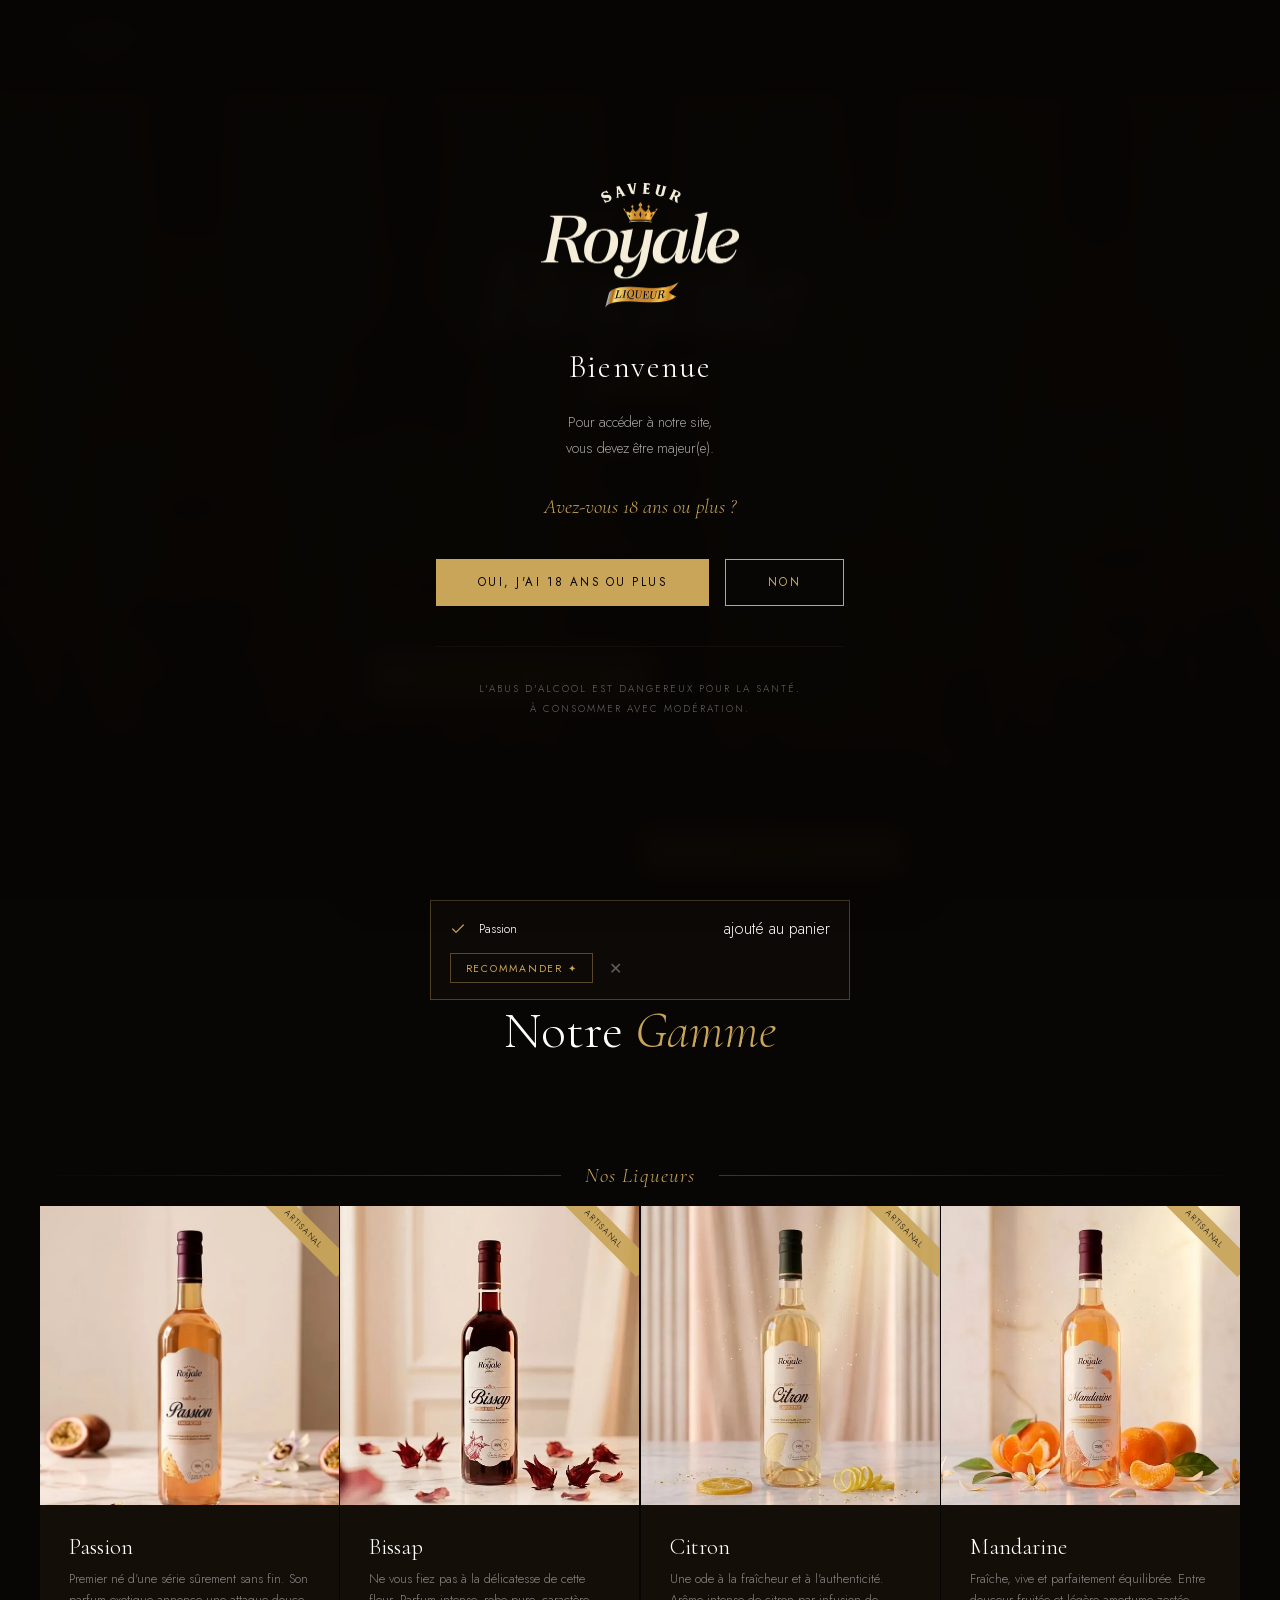
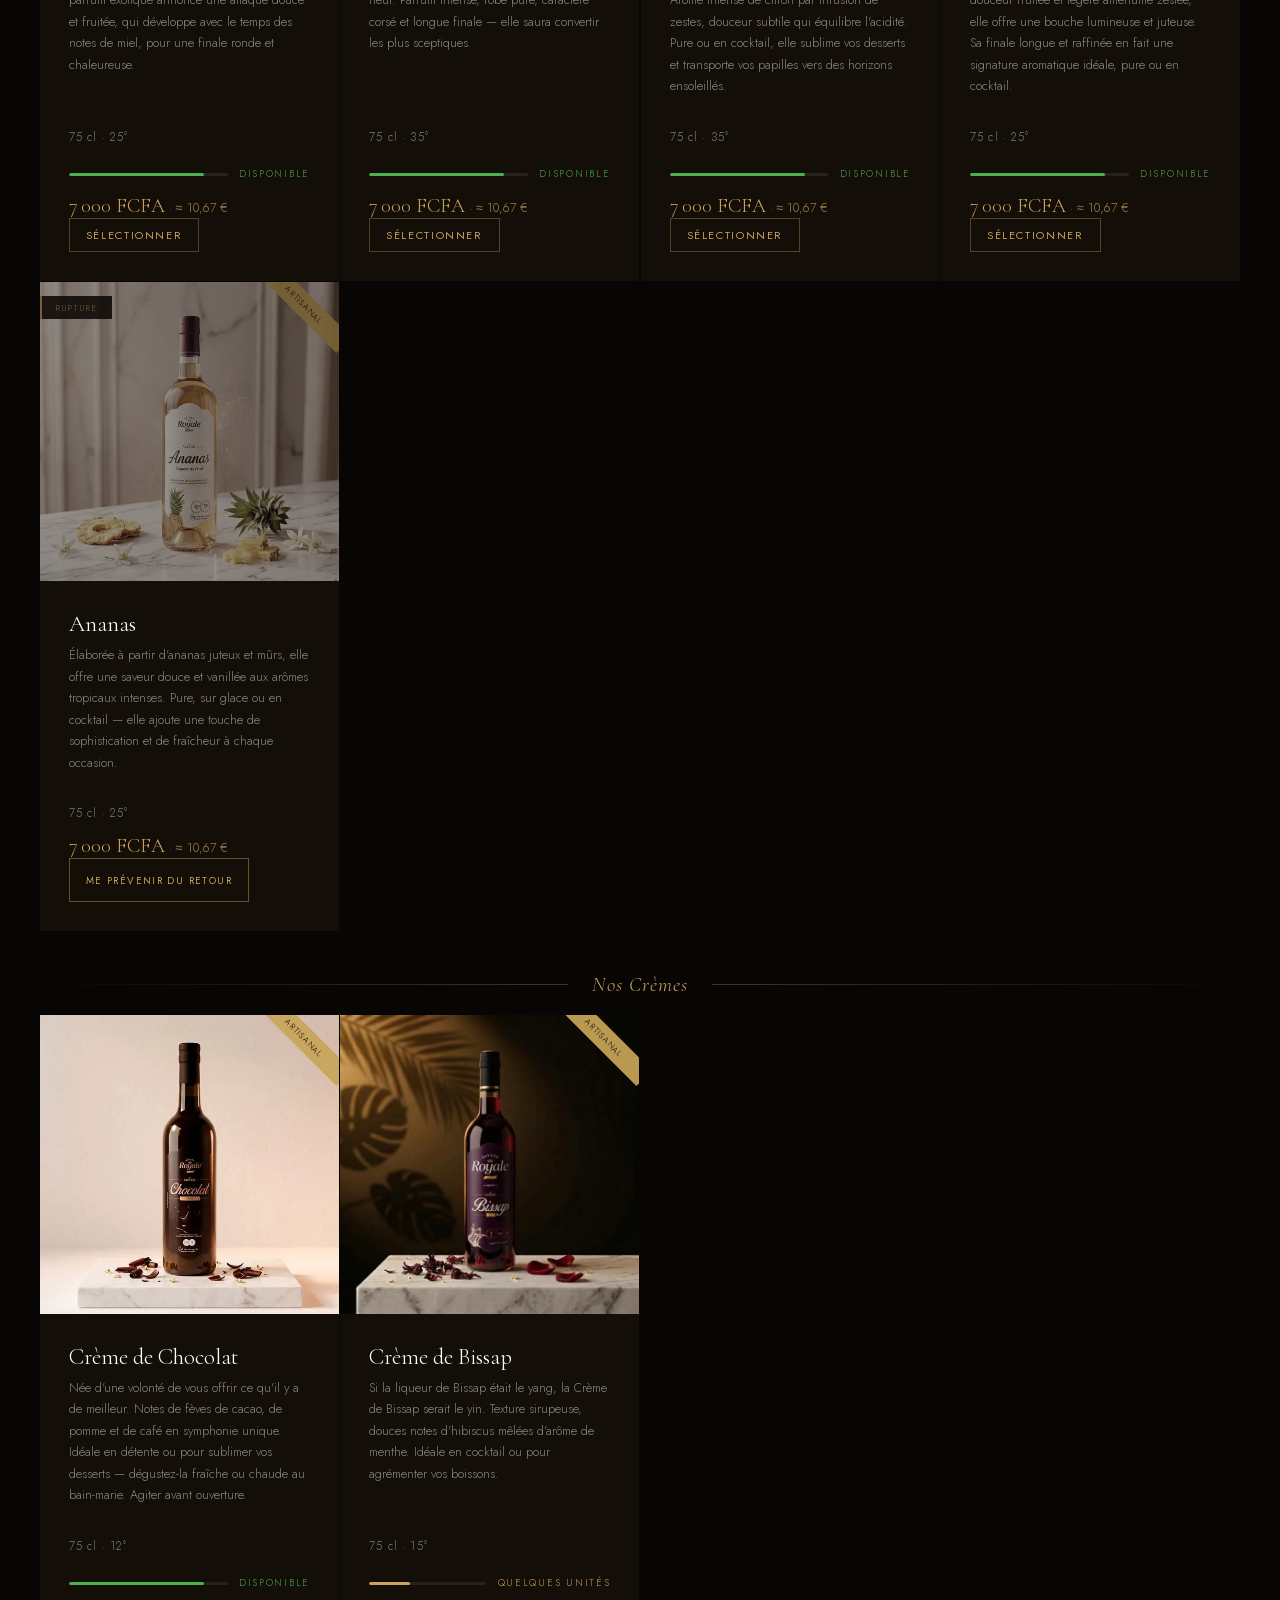
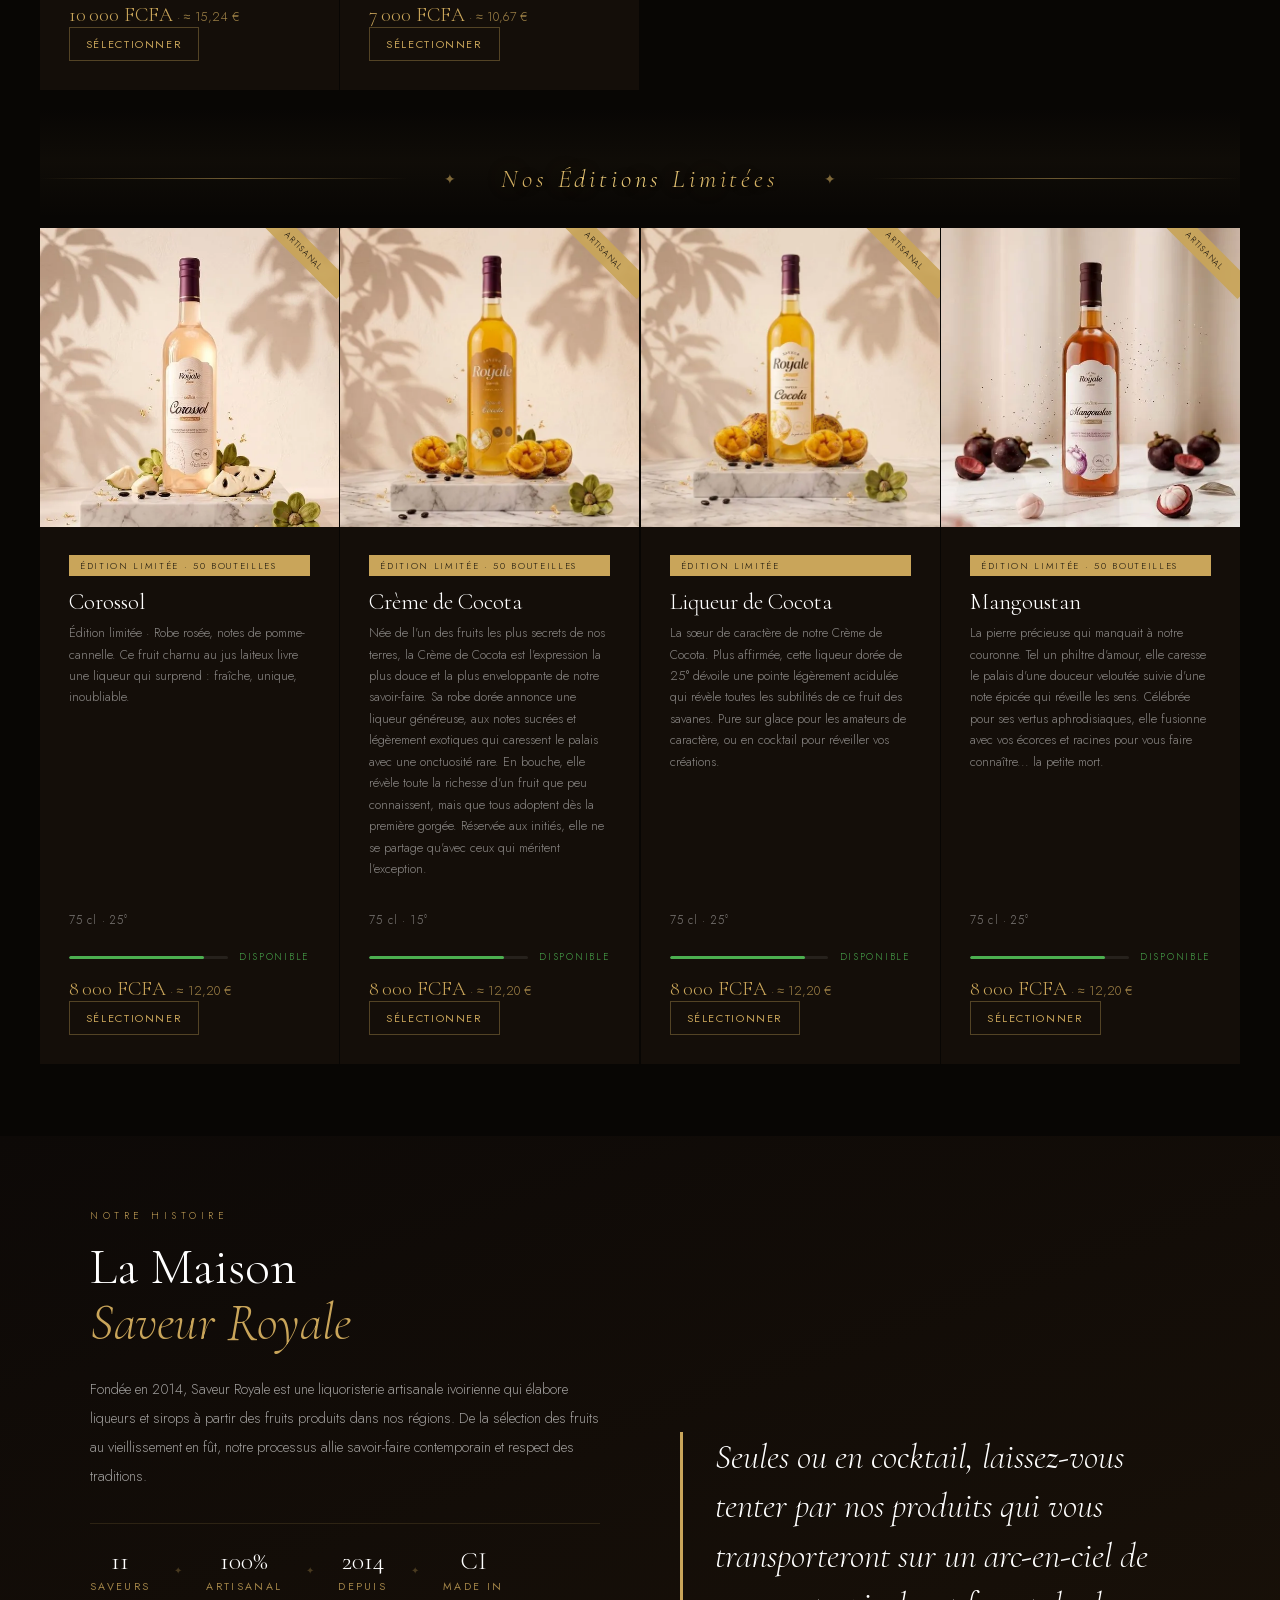
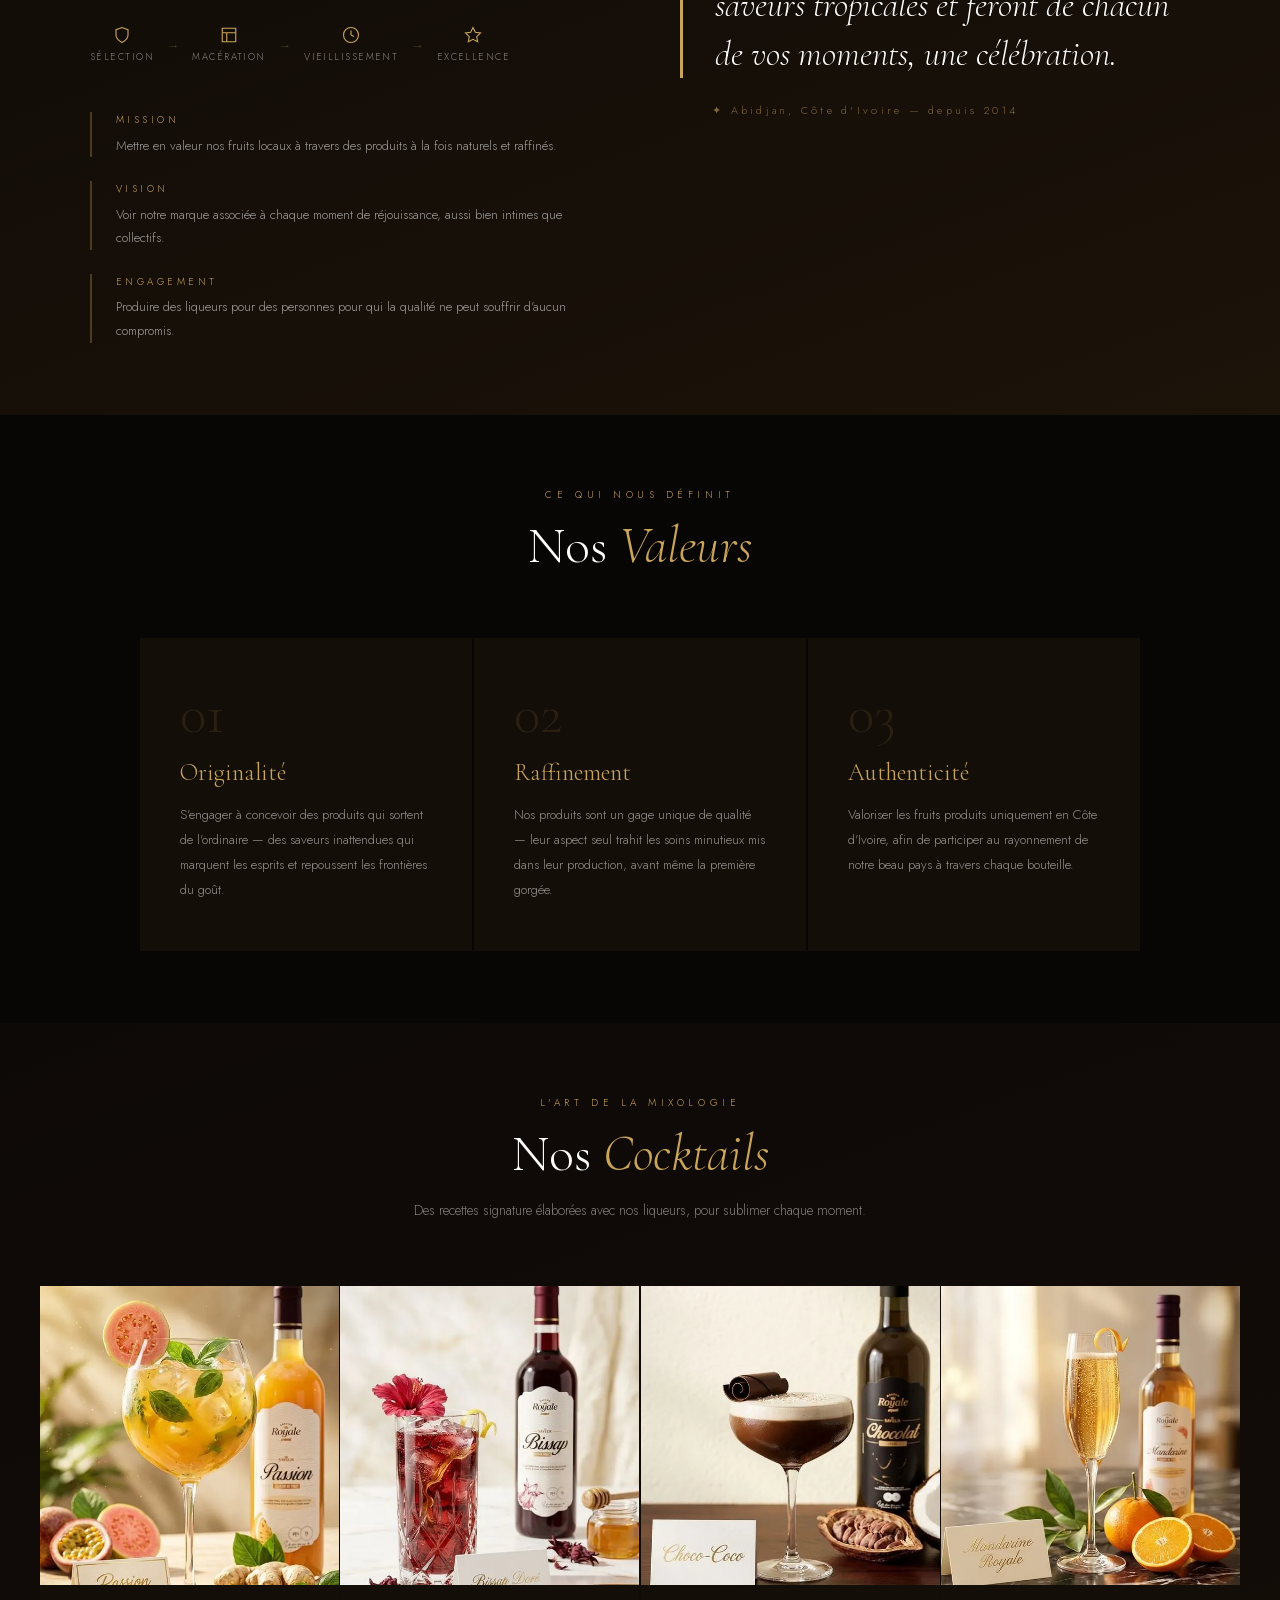
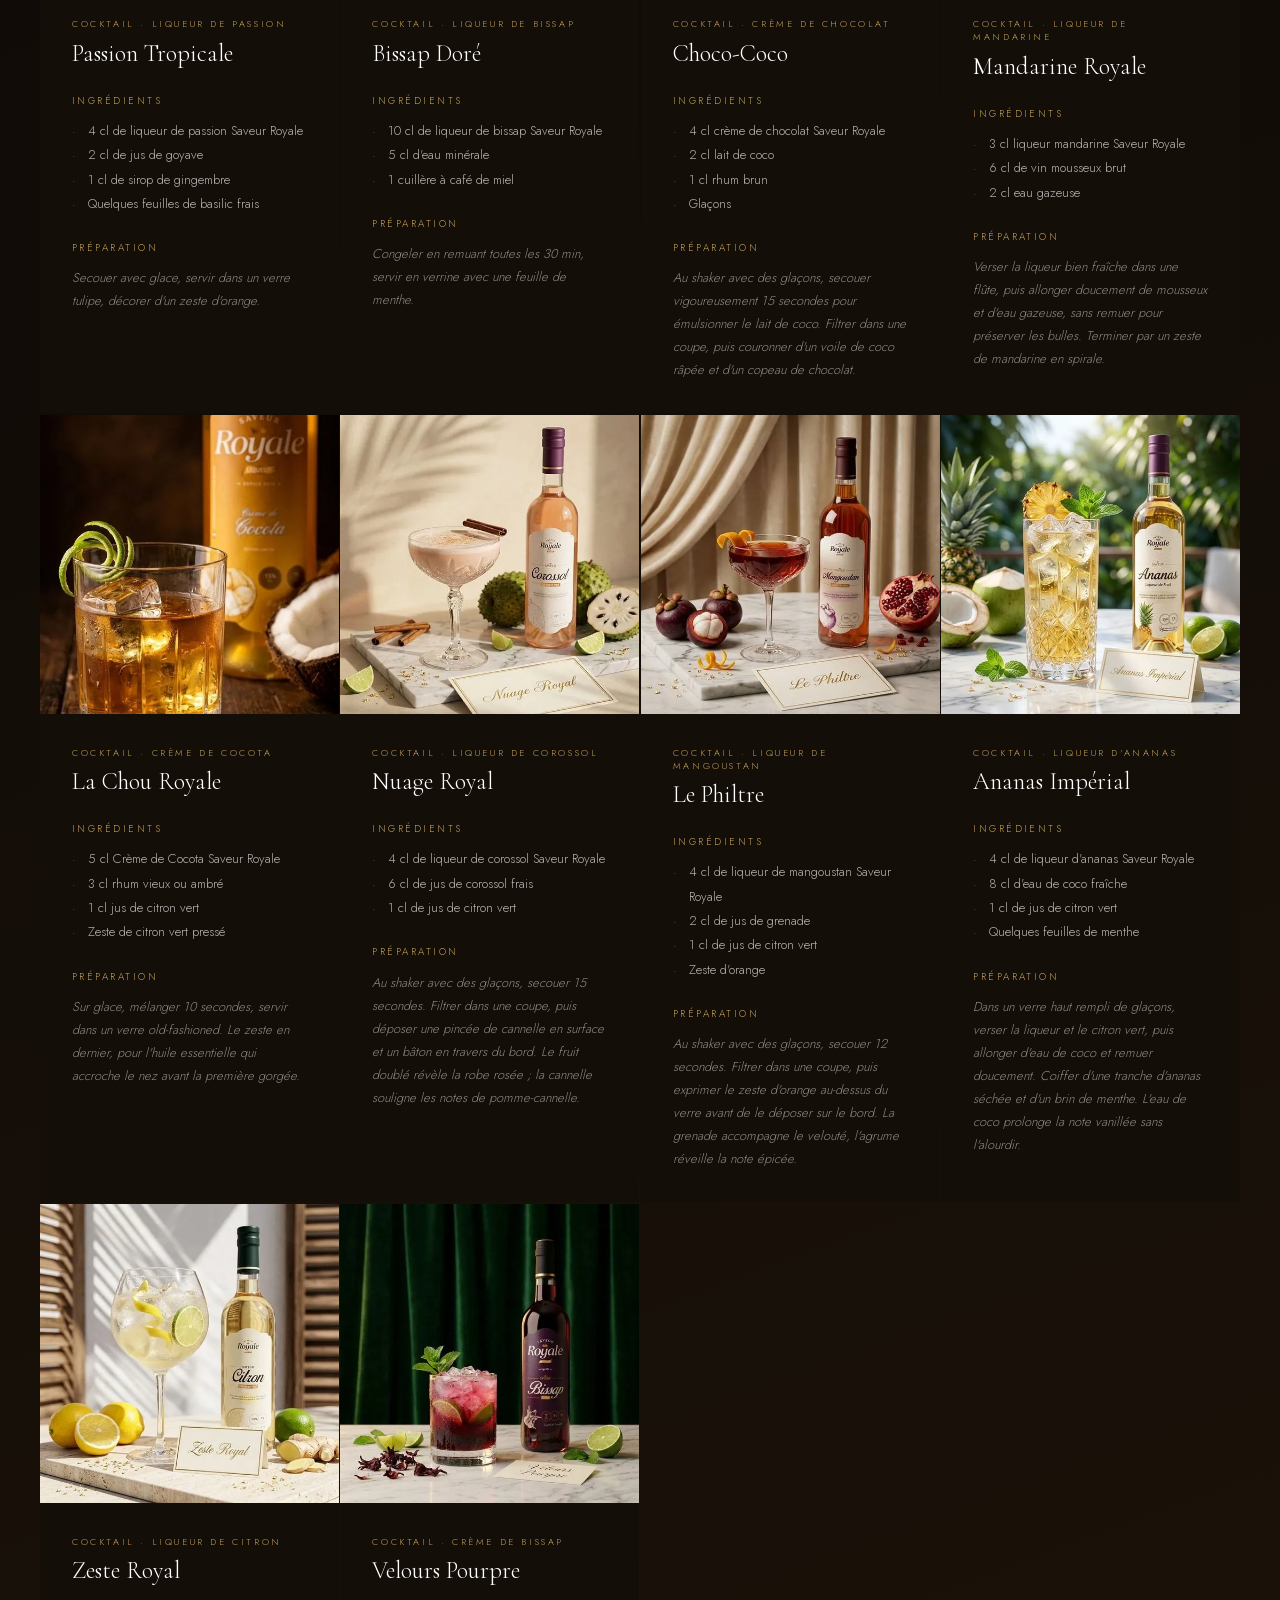
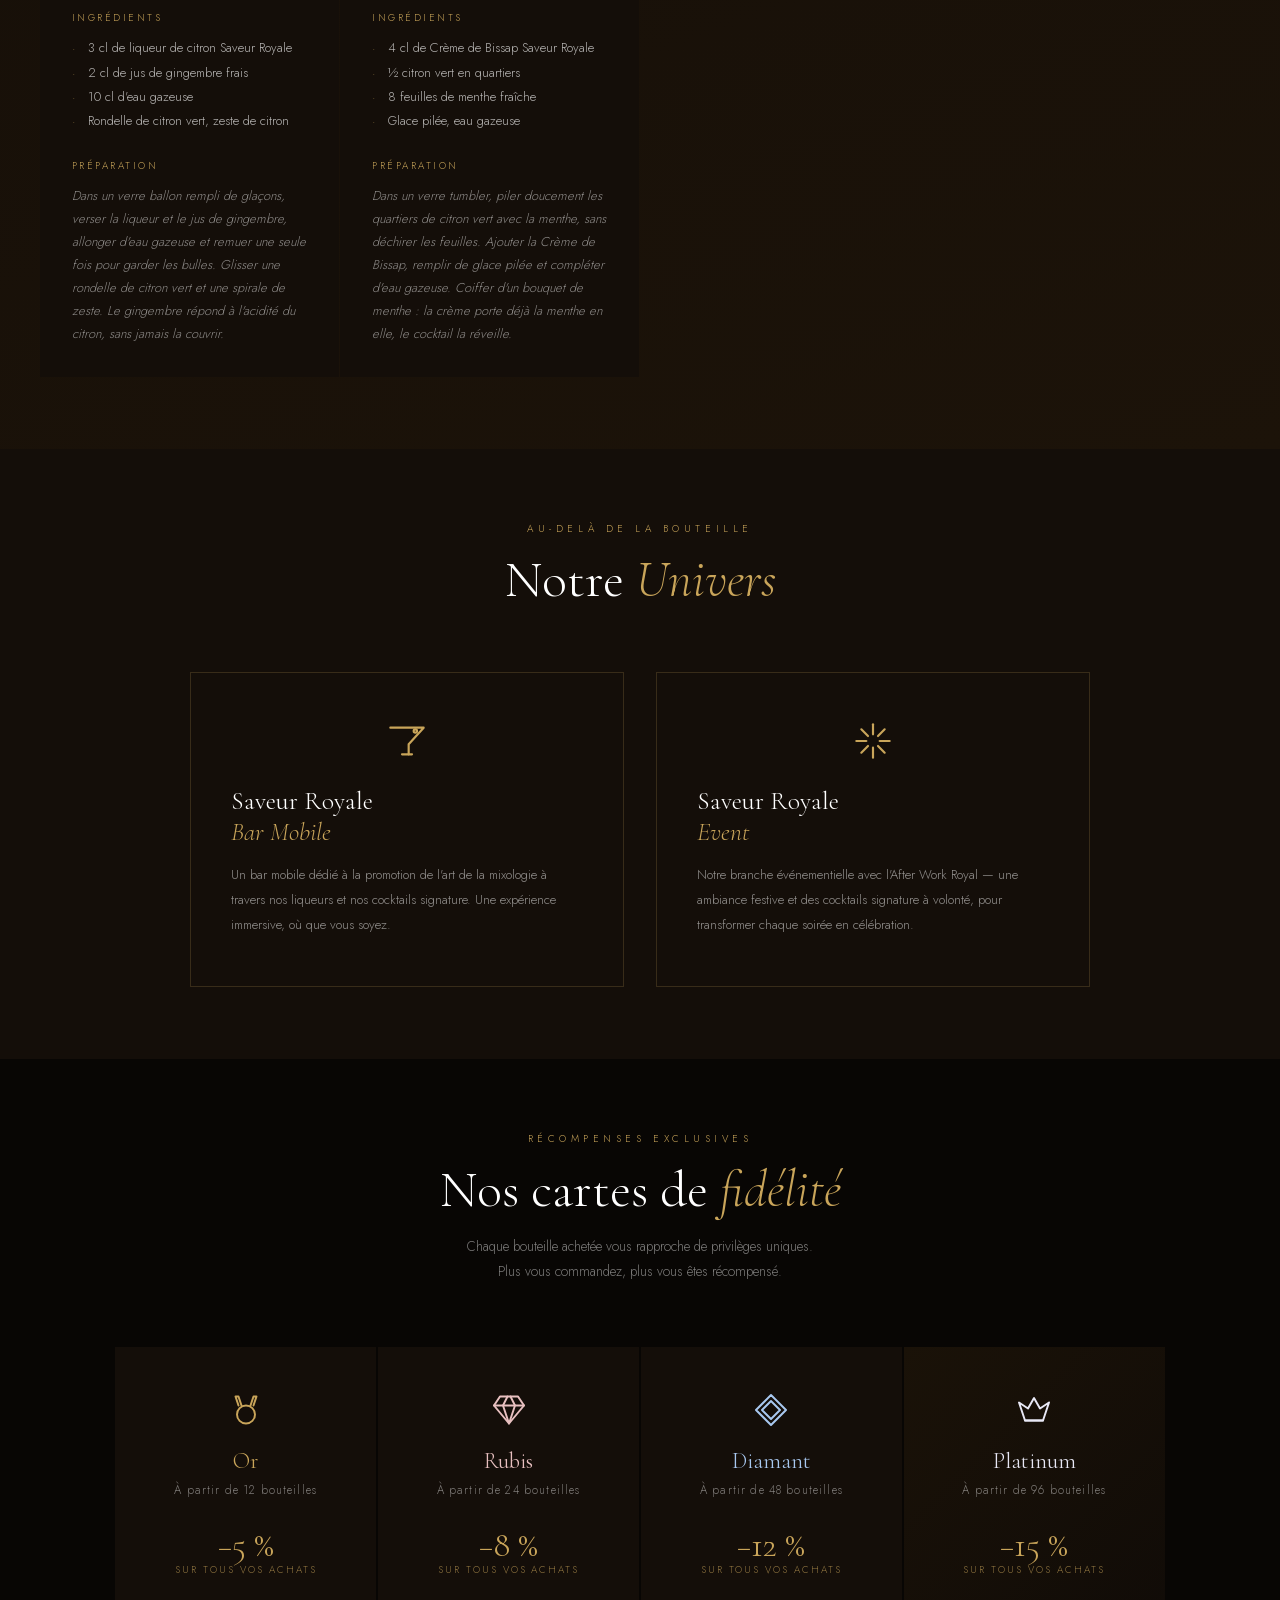
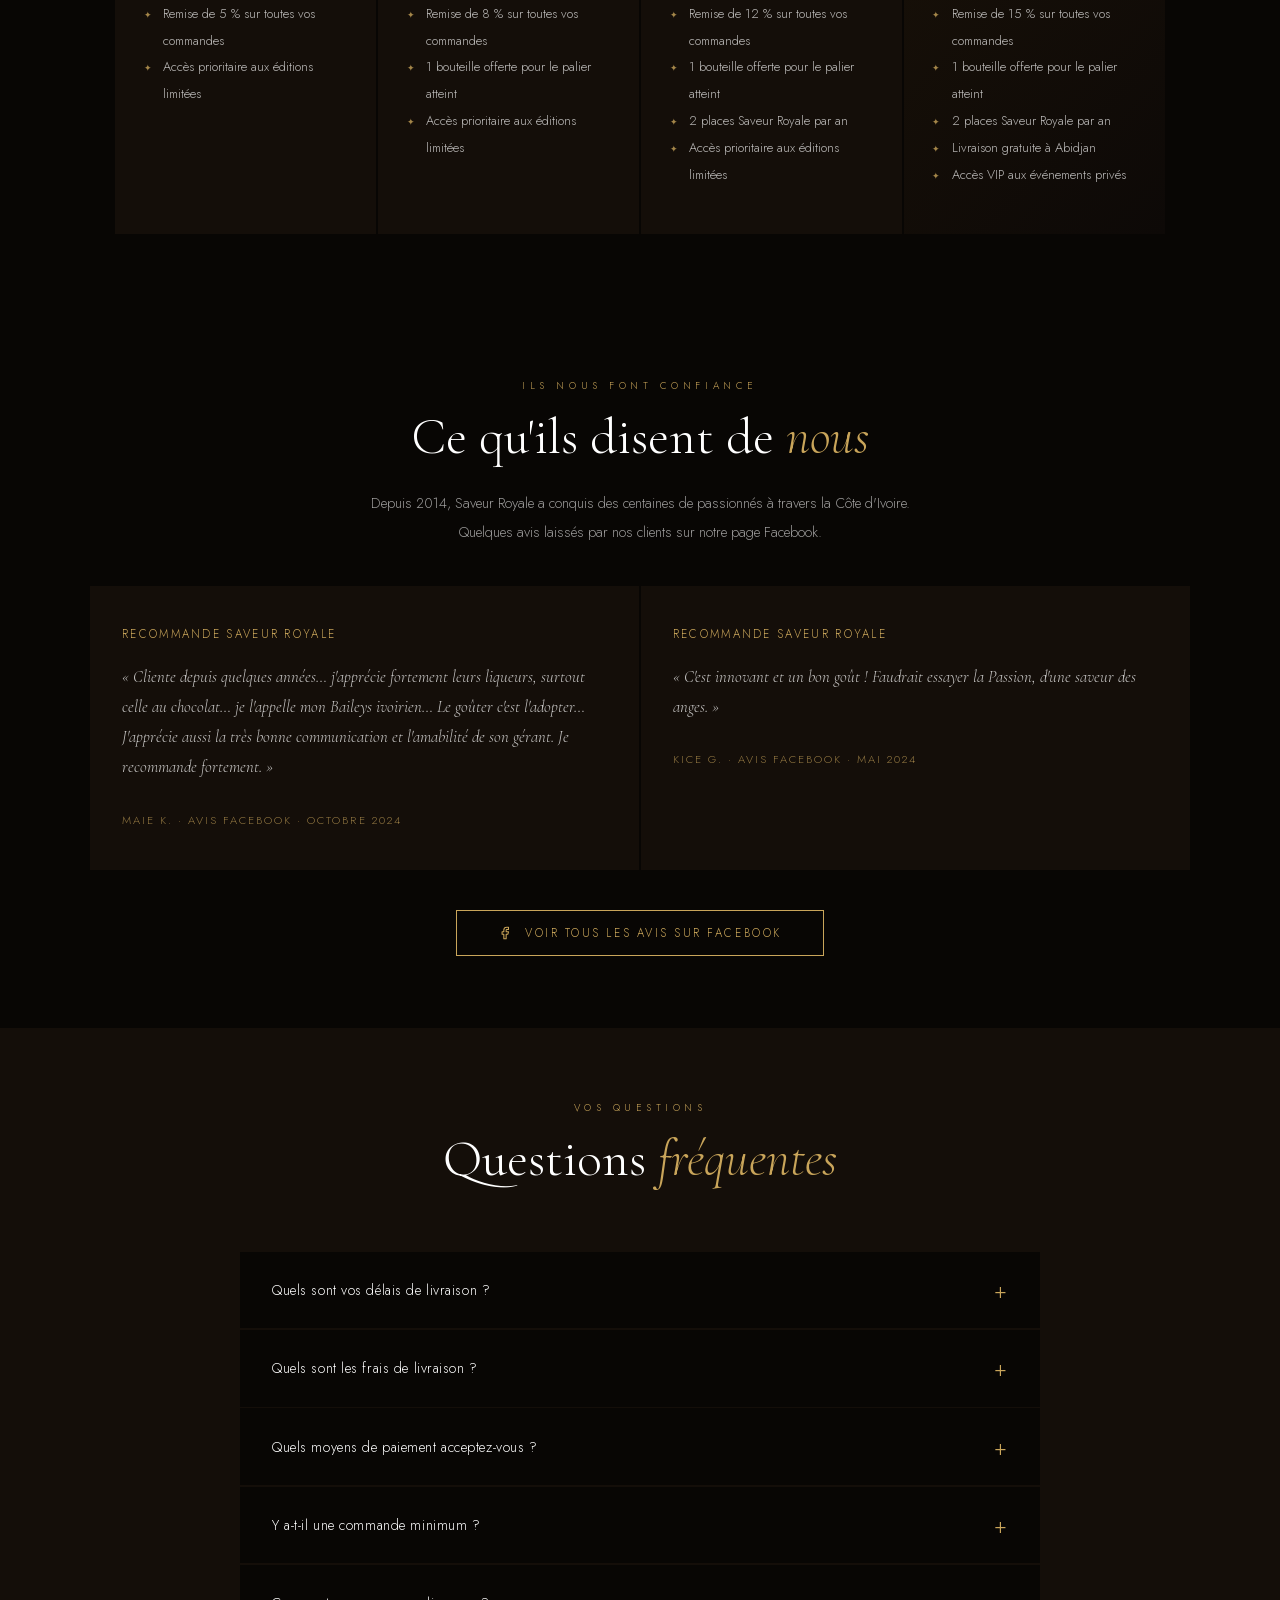
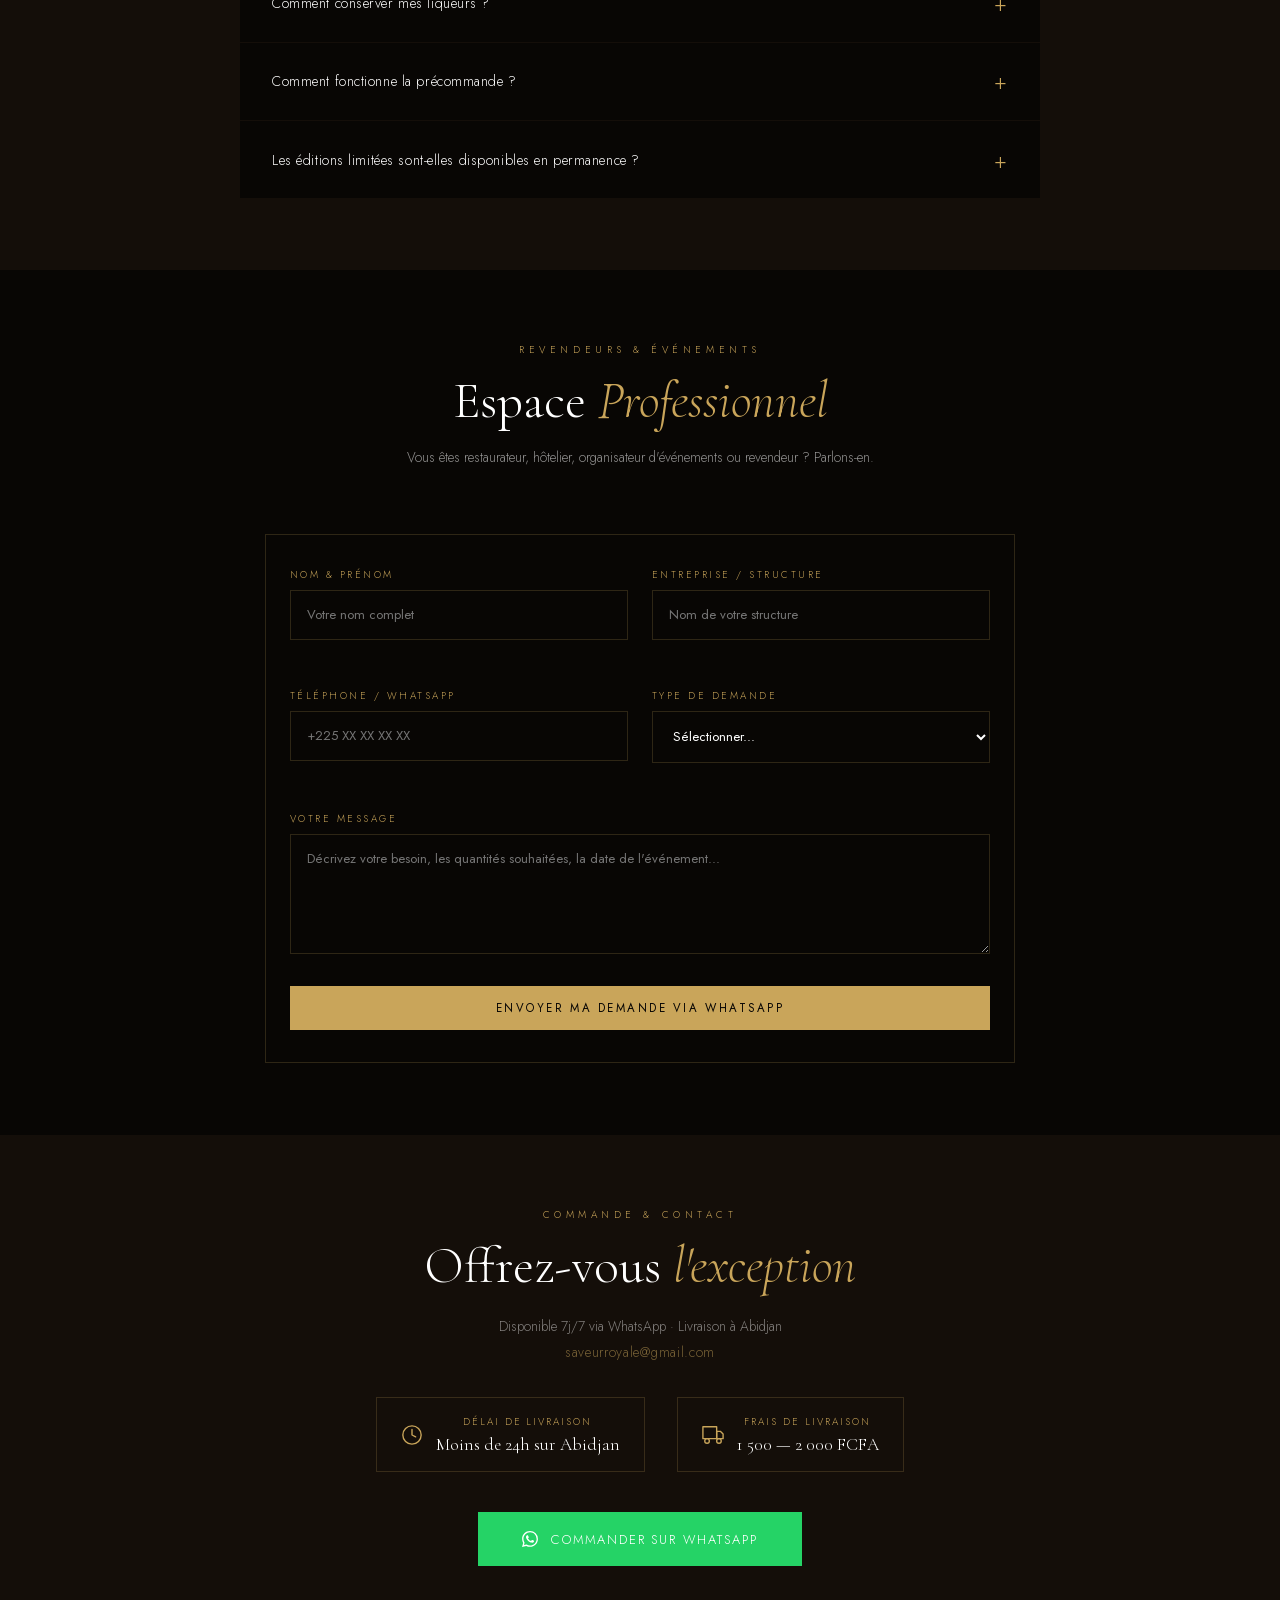
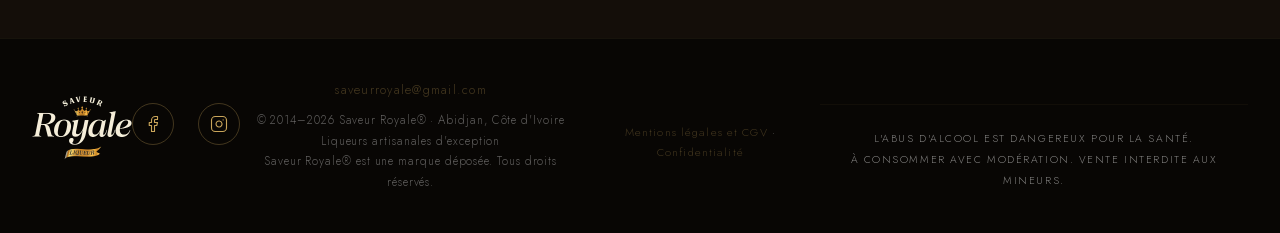
==== index.html @ 1480e839 "E-mail saveurroyale@gmail.com partout ; prix en euros (indicatif) sur les fiches bouteilles Co-Autho" ====
<!DOCTYPE html>
<html lang="fr">
<head>
<meta charset="UTF-8"><meta name="viewport" content="width=device-width, initial-scale=1.0, maximum-scale=5.0">
<meta name="theme-color" content="#080604">
<meta name="apple-mobile-web-app-capable" content="yes">
<meta name="apple-mobile-web-app-status-bar-style" content="black-translucent">
<meta name="description" content="Liqueurs et crèmes artisanales de Côte d'Ivoire : passion, bissap, chocolat, corossol… dès 7 000 FCFA. Commande sur WhatsApp, livraison en 24 h à Abidjan.">
<meta property="og:title" content="Saveur Royale - Liqueurs de fruits made in Côte d'Ivoire">
<meta property="og:description" content="Liqueurs et crèmes artisanales de Côte d'Ivoire, dès 7 000 FCFA. Commande sur WhatsApp, livraison en 24 h à Abidjan.">
<meta property="og:type" content="website">
<meta property="og:url" content="https://www.saveurroyale.com/">
<meta property="og:site_name" content="Saveur Royale®">
<meta property="og:locale" content="fr_FR">
<meta property="og:image" content="https://www.saveurroyale.com/og-image.jpg">
<meta property="og:image:width" content="1200">
<meta property="og:image:height" content="630">
<meta property="og:image:alt" content="Saveur Royale® — Le goût de l'exception">
<meta name="twitter:card" content="summary_large_image">
<meta name="twitter:image" content="https://www.saveurroyale.com/og-image.jpg">
<link rel="canonical" href="https://www.saveurroyale.com/">
<meta name="contact" content="saveurroyale@gmail.com">
<meta name="facebook-domain-verification" content="ev557xnp88nracaz0h1lrudot8z76z" />
<title>Saveur Royale - Liqueurs de fruits made in Côte d'Ivoire</title>
<link rel="icon" type="image/png" href="img/icone-1.png">
    <link rel="apple-touch-icon" href="img/icone-180.png">
<style>
/* Polices hébergées sur le site (plus rapide, aucune donnée envoyée à Google) */
/* latin-ext */
@font-face {
  font-family: 'Cormorant Garamond';
  font-style: italic;
  font-weight: 300;
  font-display: swap;
  src: url(fonts/CormorantGaramond-0365c557.woff2) format('woff2');
  unicode-range: U+0100-02BA, U+02BD-02C5, U+02C7-02CC, U+02CE-02D7, U+02DD-02FF, U+0304, U+0308, U+0329, U+1D00-1DBF, U+1E00-1E9F, U+1EF2-1EFF, U+2020, U+20A0-20AB, U+20AD-20C4, U+2113, U+2C60-2C7F, U+A720-A7FF;
}
/* latin */
@font-face {
  font-family: 'Cormorant Garamond';
  font-style: italic;
  font-weight: 300;
  font-display: swap;
  src: url(fonts/CormorantGaramond-fe99e303.woff2) format('woff2');
  unicode-range: U+0000-00FF, U+0131, U+0152-0153, U+02BB-02BC, U+02C6, U+02DA, U+02DC, U+0304, U+0308, U+0329, U+2000-206F, U+20AC, U+2122, U+2191, U+2193, U+2212, U+2215, U+FEFF, U+FFFD;
}
/* latin-ext */
@font-face {
  font-family: 'Cormorant Garamond';
  font-style: italic;
  font-weight: 400;
  font-display: swap;
  src: url(fonts/CormorantGaramond-0365c557.woff2) format('woff2');
  unicode-range: U+0100-02BA, U+02BD-02C5, U+02C7-02CC, U+02CE-02D7, U+02DD-02FF, U+0304, U+0308, U+0329, U+1D00-1DBF, U+1E00-1E9F, U+1EF2-1EFF, U+2020, U+20A0-20AB, U+20AD-20C4, U+2113, U+2C60-2C7F, U+A720-A7FF;
}
/* latin */
@font-face {
  font-family: 'Cormorant Garamond';
  font-style: italic;
  font-weight: 400;
  font-display: swap;
  src: url(fonts/CormorantGaramond-fe99e303.woff2) format('woff2');
  unicode-range: U+0000-00FF, U+0131, U+0152-0153, U+02BB-02BC, U+02C6, U+02DA, U+02DC, U+0304, U+0308, U+0329, U+2000-206F, U+20AC, U+2122, U+2191, U+2193, U+2212, U+2215, U+FEFF, U+FFFD;
}
/* latin-ext */
@font-face {
  font-family: 'Cormorant Garamond';
  font-style: normal;
  font-weight: 300;
  font-display: swap;
  src: url(fonts/CormorantGaramond-21114939.woff2) format('woff2');
  unicode-range: U+0100-02BA, U+02BD-02C5, U+02C7-02CC, U+02CE-02D7, U+02DD-02FF, U+0304, U+0308, U+0329, U+1D00-1DBF, U+1E00-1E9F, U+1EF2-1EFF, U+2020, U+20A0-20AB, U+20AD-20C4, U+2113, U+2C60-2C7F, U+A720-A7FF;
}
/* latin */
@font-face {
  font-family: 'Cormorant Garamond';
  font-style: normal;
  font-weight: 300;
  font-display: swap;
  src: url(fonts/CormorantGaramond-e99b45a2.woff2) format('woff2');
  unicode-range: U+0000-00FF, U+0131, U+0152-0153, U+02BB-02BC, U+02C6, U+02DA, U+02DC, U+0304, U+0308, U+0329, U+2000-206F, U+20AC, U+2122, U+2191, U+2193, U+2212, U+2215, U+FEFF, U+FFFD;
}
/* latin-ext */
@font-face {
  font-family: 'Cormorant Garamond';
  font-style: normal;
  font-weight: 400;
  font-display: swap;
  src: url(fonts/CormorantGaramond-21114939.woff2) format('woff2');
  unicode-range: U+0100-02BA, U+02BD-02C5, U+02C7-02CC, U+02CE-02D7, U+02DD-02FF, U+0304, U+0308, U+0329, U+1D00-1DBF, U+1E00-1E9F, U+1EF2-1EFF, U+2020, U+20A0-20AB, U+20AD-20C4, U+2113, U+2C60-2C7F, U+A720-A7FF;
}
/* latin */
@font-face {
  font-family: 'Cormorant Garamond';
  font-style: normal;
  font-weight: 400;
  font-display: swap;
  src: url(fonts/CormorantGaramond-e99b45a2.woff2) format('woff2');
  unicode-range: U+0000-00FF, U+0131, U+0152-0153, U+02BB-02BC, U+02C6, U+02DA, U+02DC, U+0304, U+0308, U+0329, U+2000-206F, U+20AC, U+2122, U+2191, U+2193, U+2212, U+2215, U+FEFF, U+FFFD;
}
/* latin-ext */
@font-face {
  font-family: 'Cormorant Garamond';
  font-style: normal;
  font-weight: 600;
  font-display: swap;
  src: url(fonts/CormorantGaramond-21114939.woff2) format('woff2');
  unicode-range: U+0100-02BA, U+02BD-02C5, U+02C7-02CC, U+02CE-02D7, U+02DD-02FF, U+0304, U+0308, U+0329, U+1D00-1DBF, U+1E00-1E9F, U+1EF2-1EFF, U+2020, U+20A0-20AB, U+20AD-20C4, U+2113, U+2C60-2C7F, U+A720-A7FF;
}
/* latin */
@font-face {
  font-family: 'Cormorant Garamond';
  font-style: normal;
  font-weight: 600;
  font-display: swap;
  src: url(fonts/CormorantGaramond-e99b45a2.woff2) format('woff2');
  unicode-range: U+0000-00FF, U+0131, U+0152-0153, U+02BB-02BC, U+02C6, U+02DA, U+02DC, U+0304, U+0308, U+0329, U+2000-206F, U+20AC, U+2122, U+2191, U+2193, U+2212, U+2215, U+FEFF, U+FFFD;
}
/* latin-ext */
@font-face {
  font-family: 'Jost';
  font-style: normal;
  font-weight: 300;
  font-display: swap;
  src: url(fonts/Jost-920dcbe8.woff2) format('woff2');
  unicode-range: U+0100-02BA, U+02BD-02C5, U+02C7-02CC, U+02CE-02D7, U+02DD-02FF, U+0304, U+0308, U+0329, U+1D00-1DBF, U+1E00-1E9F, U+1EF2-1EFF, U+2020, U+20A0-20AB, U+20AD-20C4, U+2113, U+2C60-2C7F, U+A720-A7FF;
}
/* latin */
@font-face {
  font-family: 'Jost';
  font-style: normal;
  font-weight: 300;
  font-display: swap;
  src: url(fonts/Jost-0428ef9c.woff2) format('woff2');
  unicode-range: U+0000-00FF, U+0131, U+0152-0153, U+02BB-02BC, U+02C6, U+02DA, U+02DC, U+0304, U+0308, U+0329, U+2000-206F, U+20AC, U+2122, U+2191, U+2193, U+2212, U+2215, U+FEFF, U+FFFD;
}
/* latin-ext */
@font-face {
  font-family: 'Jost';
  font-style: normal;
  font-weight: 400;
  font-display: swap;
  src: url(fonts/Jost-920dcbe8.woff2) format('woff2');
  unicode-range: U+0100-02BA, U+02BD-02C5, U+02C7-02CC, U+02CE-02D7, U+02DD-02FF, U+0304, U+0308, U+0329, U+1D00-1DBF, U+1E00-1E9F, U+1EF2-1EFF, U+2020, U+20A0-20AB, U+20AD-20C4, U+2113, U+2C60-2C7F, U+A720-A7FF;
}
/* latin */
@font-face {
  font-family: 'Jost';
  font-style: normal;
  font-weight: 400;
  font-display: swap;
  src: url(fonts/Jost-0428ef9c.woff2) format('woff2');
  unicode-range: U+0000-00FF, U+0131, U+0152-0153, U+02BB-02BC, U+02C6, U+02DA, U+02DC, U+0304, U+0308, U+0329, U+2000-206F, U+20AC, U+2122, U+2191, U+2193, U+2212, U+2215, U+FEFF, U+FFFD;
}
/* latin-ext */
@font-face {
  font-family: 'Jost';
  font-style: normal;
  font-weight: 500;
  font-display: swap;
  src: url(fonts/Jost-920dcbe8.woff2) format('woff2');
  unicode-range: U+0100-02BA, U+02BD-02C5, U+02C7-02CC, U+02CE-02D7, U+02DD-02FF, U+0304, U+0308, U+0329, U+1D00-1DBF, U+1E00-1E9F, U+1EF2-1EFF, U+2020, U+20A0-20AB, U+20AD-20C4, U+2113, U+2C60-2C7F, U+A720-A7FF;
}
/* latin */
@font-face {
  font-family: 'Jost';
  font-style: normal;
  font-weight: 500;
  font-display: swap;
  src: url(fonts/Jost-0428ef9c.woff2) format('woff2');
  unicode-range: U+0000-00FF, U+0131, U+0152-0153, U+02BB-02BC, U+02C6, U+02DA, U+02DC, U+0304, U+0308, U+0329, U+2000-206F, U+20AC, U+2122, U+2191, U+2193, U+2212, U+2215, U+FEFF, U+FFFD;
}

:root{--noir:#080604;--espresso:#140E09;--or:#C9A55A;--or-clair:#E8C97A;--creme:#FFFFFF;--texte:#FFFFFF;}
*{margin:0;padding:0;box-sizing:border-box;}html{scroll-behavior:smooth;}
body{background:var(--espresso);color:var(--texte);font-family:'Jost',sans-serif;font-weight:300;}
nav{position:fixed;top:0;left:0;right:0;z-index:100;display:flex;justify-content:space-between;align-items:center;padding:0.8rem 4rem;background:rgba(8,6,4,0.95);backdrop-filter:blur(12px);border-bottom:1px solid rgba(201,165,90,0.2);}
.nav-logo img{height:48px;width:auto;display:block;max-width:140px;object-fit:contain;}
.nav-links{display:flex;gap:2.5rem;list-style:none;}
.nav-links a{color:var(--texte);text-decoration:none;font-size:0.72rem;letter-spacing:0.2em;text-transform:uppercase;transition:color 0.3s;}
.nav-links a:hover{color:var(--or);}
.cart-btn{background:none;border:1px solid var(--or);color:var(--or);padding:0.5rem 1.3rem;font-family:'Jost',sans-serif;font-size:0.72rem;letter-spacing:0.15em;text-transform:uppercase;cursor:pointer;transition:all 0.3s;}
.cart-btn:hover{background:var(--or);color:var(--noir);}
.hero{min-height:100vh;display:flex;flex-direction:column;justify-content:center;align-items:center;text-align:center;padding:8rem 2rem 5rem;position:relative;overflow:hidden;}
.hero::before{content:'';position:absolute;inset:0;background:radial-gradient(ellipse at 50% 65%, rgba(201,165,90,0.09) 0%, transparent 65%);pointer-events:none;}
.hero-logo{width:min(320px,72vw);margin-bottom:1.5rem;animation:fadeUp 1s ease both;}
.hero-eyebrow{font-size:0.68rem;letter-spacing:0.45em;text-transform:uppercase;color:var(--or);margin-bottom:1.5rem;animation:fadeUp 1s 0.15s ease both;}
.hero-sub em{font-style:italic;color:var(--or);font-family:'Cormorant Garamond',serif;font-size:1.15em;letter-spacing:0.05em;display:block;margin-bottom:0.5rem;} .hero-sub{max-width:440px;font-size:0.88rem;line-height:1.9;opacity:0.65;animation:fadeUp 1s 0.35s ease both;}
.hero-cta{margin-top:3rem;display:flex;gap:1.2rem;flex-wrap:wrap;justify-content:center;animation:fadeUp 1s 0.55s ease both;}
.btn-primary{background:var(--or);color:var(--noir);padding:0.9rem 2.6rem;border:none;cursor:pointer;font-family:'Jost',sans-serif;font-size:0.72rem;letter-spacing:0.22em;text-transform:uppercase;text-decoration:none;display:inline-block;transition:all 0.3s;}
.btn-primary:hover{background:var(--or-clair);transform:translateY(-2px);}
.btn-outline{background:none;color:var(--or);padding:0.9rem 2.6rem;border:1px solid var(--or);cursor:pointer;font-family:'Jost',sans-serif;font-size:0.72rem;letter-spacing:0.22em;text-transform:uppercase;text-decoration:none;display:inline-block;transition:all 0.3s;}
.btn-outline:hover{background:rgba(201,165,90,0.1);}
.ornament{width:80px;height:1px;background:linear-gradient(90deg,transparent,var(--or),transparent);margin:2.8rem auto 0;animation:fadeUp 1s 0.75s ease both;}
section{padding:6rem 4rem;}
.section-label{font-size:0.63rem;letter-spacing:0.45em;text-transform:uppercase;color:var(--or);margin-bottom:1rem;display:block;}
.section-title{font-family:'Cormorant Garamond',serif;font-size:clamp(2rem,4vw,3.5rem);font-weight:300;color:var(--creme);line-height:1.1;}
.section-title em{font-style:italic;color:var(--or);}
#produits{background:var(--noir);}
.products-header{text-align:center;margin-bottom:4rem;}

.products-grid{display:grid;grid-template-columns:repeat(auto-fill,minmax(280px,1fr));gap:1.5px;max-width:1200px;margin:0 auto;}
.product-category-header{grid-column:1/-1;padding:2.5rem 0 1rem;display:flex;align-items:center;gap:1.5rem;}
.product-category-header::before,.product-category-header::after{content:'';flex:1;height:1px;background:linear-gradient(90deg,rgba(201,165,90,0.3),transparent);}
.product-category-header::before{background:linear-gradient(90deg,transparent,rgba(201,165,90,0.3));}
.product-cat-label{font-family:'Cormorant Garamond',serif;font-size:1.3rem;font-style:italic;color:var(--or);white-space:nowrap;letter-spacing:0.05em;}

.product-card{background:var(--espresso);display:flex;flex-direction:column;position:relative;overflow:hidden;transition:transform 0.4s;cursor:pointer;}
.product-card::before{content:'';position:absolute;top:0;left:0;right:0;height:2px;background:linear-gradient(90deg,transparent,var(--or),transparent);transform:scaleX(0);transition:transform 0.4s;z-index:2;}
.product-card:hover{transform:translateY(-5px);}.product-card:hover::before{transform:scaleX(1);}
.product-img-wrap{width:100%;aspect-ratio:1/1;overflow:hidden;position:relative;}
.product-img-wrap::after{
  content:'Artisanal';
  position:absolute;top:12px;right:-22px;
  background:rgba(201,165,90,0.92);color:#0D0907;
  font-family:'Jost',sans-serif;font-size:0.52rem;
  letter-spacing:0.2em;text-transform:uppercase;
  padding:0.3rem 2rem;
  transform:rotate(45deg);
  transform-origin:center;
  white-space:nowrap;
}
.product-img-wrap img{width:100%;height:100%;object-fit:cover;transition:transform 0.6s;display:block;}
.product-card:hover .product-img-wrap img{transform:scale(1.04);}
.product-emoji{width:100%;aspect-ratio:1/1;display:flex;align-items:center;justify-content:center;font-size:4rem;background:#1a1208;}
.product-body{padding:1.8rem;display:flex;flex-direction:column;flex:1;}
.product-name{font-family:'Cormorant Garamond',serif;font-size:1.45rem;color:var(--creme);margin-bottom:0.4rem;}
.product-desc{font-size:0.79rem;opacity:0.55;line-height:1.7;margin-bottom:1.5rem;flex:1;}
.product-
.social-links{display:flex;justify-content:center;gap:1.5rem;margin-bottom:1.5rem;}
.social-btn{display:inline-flex;align-items:center;gap:0.6rem;color:var(--or);text-decoration:none;font-family:'Jost',sans-serif;font-size:0.68rem;letter-spacing:0.2em;text-transform:uppercase;border:1px solid rgba(201,165,90,0.3);padding:0.6rem 1.2rem;transition:all 0.3s;}
.social-btn:hover{border-color:var(--or);background:rgba(201,165,90,0.08);transform:translateY(-2px);}
.social-btn svg{flex-shrink:0;}
footer{display:flex;justify-content:space-between;align-items:center;}
.product-price{font-family:'Cormorant Garamond',serif;font-size:1.25rem;color:var(--or);}
.product-badge{display:inline-block;background:var(--or);color:var(--noir);font-size:0.58rem;letter-spacing:0.18em;text-transform:uppercase;padding:0.25rem 0.7rem;margin-bottom:0.7rem;}
.product-specs{font-size:0.72rem;opacity:0.45;letter-spacing:0.1em;margin-top:0.5rem;margin-bottom:0.8rem;}.add-to-cart{background:none;border:1px solid rgba(201,165,90,0.35);color:var(--or);padding:0.5rem 1rem;font-family:'Jost',sans-serif;font-size:0.68rem;letter-spacing:0.15em;text-transform:uppercase;cursor:pointer;transition:all 0.3s;}
.add-to-cart:hover{background:var(--or);color:var(--noir);}
.share-btn{display:inline-flex;align-items:center;justify-content:center;width:34px;height:34px;border:1px solid rgba(37,211,102,0.4);color:#25D366;text-decoration:none;transition:all 0.3s;flex-shrink:0;}
.share-btn:hover{background:#25D366;color:white;}
/* TÉMOIGNAGES */
.temoignages-grid{display:grid;grid-template-columns:repeat(auto-fit,minmax(260px,1fr));gap:1.5px;max-width:1100px;margin:0 auto;}
.temoignage-card{background:var(--espresso);padding:2.5rem 2rem;position:relative;transition:transform 0.35s;}
.temoignage-card:hover{transform:translateY(-4px);}
.temoignage-stars{color:var(--or);font-size:1rem;margin-bottom:1.2rem;letter-spacing:0.15em;}
.temoignage-text{font-family:'Cormorant Garamond',serif;font-size:1.05rem;font-style:italic;line-height:1.8;color:var(--creme);margin-bottom:1.5rem;opacity:0.9;}
.temoignage-author{font-size:0.7rem;letter-spacing:0.18em;text-transform:uppercase;color:var(--or);opacity:0.7;}

/* FAQ */
.faq-grid{max-width:800px;margin:0 auto;display:flex;flex-direction:column;gap:1.5px;}
.faq-item{background:var(--noir);overflow:hidden;}
.faq-q{display:flex;justify-content:space-between;align-items:center;padding:1.4rem 2rem;cursor:pointer;transition:background 0.3s;font-size:0.88rem;letter-spacing:0.04em;}
.faq-q:hover{background:rgba(201,165,90,0.06);}
.faq-icon{color:var(--or);font-size:1.4rem;font-weight:300;transition:transform 0.3s;flex-shrink:0;margin-left:1rem;}
.faq-icon.open{transform:rotate(45deg);}
.faq-a{max-height:0;overflow:hidden;transition:max-height 0.4s ease,padding 0.3s;font-size:0.82rem;line-height:1.9;opacity:0.6;padding:0 2rem;color:var(--texte);}
.faq-a.open{max-height:200px;padding:0 2rem 1.5rem;}

/* PRO FORM */
.pro-form-wrap{max-width:750px;margin:0 auto;}
.pro-form{border:1px solid rgba(201,165,90,0.2);padding:3rem;}
.pro-form-row{display:grid;grid-template-columns:1fr 1fr;gap:1.5rem;margin-bottom:1.5rem;}
.pro-field{display:flex;flex-direction:column;gap:0.5rem;margin-bottom:1.5rem;}
.pro-label{font-size:0.62rem;letter-spacing:0.25em;text-transform:uppercase;color:var(--or);}
.pro-input{background:transparent;border:1px solid rgba(201,165,90,0.2);color:var(--creme);padding:0.9rem 1rem;font-family:'Jost',sans-serif;font-size:0.82rem;outline:none;transition:border-color 0.3s;width:100%;}
.pro-input:focus{border-color:var(--or);}
.pro-input option{background:var(--espresso);color:var(--creme);}
.pro-textarea{min-height:120px;resize:vertical;}
.pro-form{padding:2rem 1.5rem;}}

#packs{background:linear-gradient(160deg,#0D0907 0%,#1C1309 100%);}
.packs-header{text-align:center;margin-bottom:4rem;}
.packs-header p{margin-top:1rem;opacity:0.55;font-size:0.85rem;max-width:480px;margin-left:auto;margin-right:auto;line-height:1.8;}
.packs-grid{display:grid;grid-template-columns:repeat(auto-fit,minmax(260px,1fr));gap:2rem;max-width:950px;margin:0 auto;}
.pack-card{border:1px solid rgba(201,165,90,0.22);padding:2.8rem 2rem;position:relative;text-align:center;transition:border-color 0.35s,transform 0.35s;}
.pack-card:hover{border-color:var(--or);transform:translateY(-4px);}
.pack-badge{position:absolute;top:-12px;left:50%;transform:translateX(-50%);background:var(--or);color:var(--noir);font-size:0.62rem;letter-spacing:0.18em;text-transform:uppercase;padding:0.3rem 1.1rem;white-space:nowrap;}
.pack-name{font-family:'Cormorant Garamond',serif;font-size:1.45rem;color:var(--creme);margin-bottom:0.8rem;}
.pack-items{font-size:0.8rem;opacity:0.55;margin-bottom:1.8rem;line-height:1.9;}
.pack-price{font-family:'Cormorant Garamond',serif;font-size:2.1rem;color:var(--or);}
.pack-economy{font-size:0.7rem;color:#85C985;margin-top:0.4rem;}
.pack-order-btn{margin-top:1.8rem;width:100%;background:none;border:1px solid rgba(201,165,90,0.35);color:var(--or);padding:0.7rem;font-family:'Jost',sans-serif;font-size:0.68rem;letter-spacing:0.15em;text-transform:uppercase;cursor:pointer;transition:all 0.3s;}
.pack-order-btn:hover{background:var(--or);color:var(--noir);}
#fidelite{background:var(--noir);}
.loyalty-header{text-align:center;margin-bottom:4rem;}
.loyalty-header p{margin-top:1rem;opacity:0.55;font-size:0.85rem;max-width:500px;margin-left:auto;margin-right:auto;line-height:1.8;}
.tiers-grid{display:grid;grid-template-columns:repeat(auto-fit,minmax(220px,1fr));gap:1.5px;max-width:1050px;margin:0 auto;}
.tier-card{background:var(--espresso);padding:2.8rem 1.8rem;text-align:center;transition:transform 0.35s;}
.tier-card:hover{transform:translateY(-4px);}.tier-card.platinum{background:linear-gradient(135deg,#1A1208,#0D0907);}
.tier-icon{font-size:2.4rem;margin-bottom:1.2rem;display:block;}
.tier-name{font-family:'Cormorant Garamond',serif;font-size:1.45rem;margin-bottom:0.4rem;}
.or-color{color:#C9A55A;}.rubis-color{color:#E8C0C0;}.dia-color{color:#A8C8F0;}.plat-color{color:#E8E8F5;}
.tier-bottles{font-size:0.72rem;opacity:0.45;letter-spacing:0.1em;margin-bottom:1.8rem;display:block;}

.tier-discount{font-family:'Cormorant Garamond',serif;font-size:2.2rem;color:var(--or);margin-top:0.5rem;line-height:1;font-weight:300;}
.tier-discount-label{font-size:0.62rem;letter-spacing:0.2em;text-transform:uppercase;color:var(--or);opacity:0.7;margin-bottom:1.5rem;display:block;}
.tier-perks{list-style:none;font-size:0.8rem;line-height:2.1;opacity:0.8;text-align:left;}
.tier-perks li{padding-left:1.2rem;position:relative;}.tier-perks li::before{content:'✦';color:var(--or);font-size:0.55rem;position:absolute;left:0;top:0.3rem;}
#contact{background:var(--espresso);text-align:center;}
.contact-inner{max-width:600px;margin:0 auto;}
.contact-inner p{margin-top:1.2rem;opacity:0.55;font-size:0.85rem;line-height:1.9;}

.livraison-info{display:flex;gap:2rem;justify-content:center;flex-wrap:wrap;margin-top:2rem;}
.livraison-item{display:flex;align-items:center;gap:0.8rem;border:1px solid rgba(201,165,90,0.2);padding:1rem 1.5rem;transition:border-color 0.3s;}
.livraison-item:hover{border-color:var(--or);}
.livraison-icon{font-size:1.4rem;}
.livraison-label{display:block;font-size:0.62rem;letter-spacing:0.2em;text-transform:uppercase;color:var(--or);margin-bottom:0.3rem;}
.livraison-val{display:block;font-family:'Cormorant Garamond',serif;font-size:1.1rem;color:var(--creme);}
.whatsapp-btn{display:inline-flex;align-items:center;gap:0.8rem;background:#25D366;color:white;padding:1.1rem 2.8rem;margin-top:2.5rem;font-family:'Jost',sans-serif;font-size:0.8rem;letter-spacing:0.15em;text-decoration:none;transition:all 0.3s;text-transform:uppercase;}
.whatsapp-btn:hover{background:#128C7E;transform:translateY(-2px);}

.social-links{display:flex;justify-content:center;gap:1.5rem;margin-bottom:1.5rem;}
.social-btn{display:inline-flex;align-items:center;gap:0.6rem;color:var(--or);text-decoration:none;font-family:'Jost',sans-serif;font-size:0.68rem;letter-spacing:0.2em;text-transform:uppercase;border:1px solid rgba(201,165,90,0.3);padding:0.6rem 1.2rem;transition:all 0.3s;}
.social-btn:hover{border-color:var(--or);background:rgba(201,165,90,0.08);transform:translateY(-2px);}
.social-btn svg{flex-shrink:0;}
footer{background:var(--noir);text-align:center;padding:2.5rem 2rem;border-top:1px solid rgba(201,165,90,0.08);}
.footer-logo{height:64px;width:auto;margin-bottom:1rem;}
.mention-legale{margin-top:1.5rem;padding-top:1.5rem;border-top:1px solid rgba(201,165,90,0.1);font-size:0.65rem !important;letter-spacing:0.15em;text-transform:uppercase;opacity:0.5 !important;line-height:2 !important;}
footer p{font-size:0.72rem;opacity:0.35;letter-spacing:0.08em;line-height:1.8;}
.cart-overlay{position:fixed;inset:0;background:rgba(0,0,0,0.75);z-index:200;opacity:0;pointer-events:none;transition:opacity 0.3s;}
.cart-overlay.open{opacity:1;pointer-events:all;}
.cart-panel{position:fixed;top:0;right:0;bottom:0;width:390px;background:#0D0907;z-index:201;transform:translateX(100%);transition:transform 0.4s cubic-bezier(.4,0,.2,1);display:flex;flex-direction:column;border-left:1px solid rgba(201,165,90,0.2);}
.cart-panel.open{transform:translateX(0);}
.cart-header{padding:2rem;border-bottom:1px solid rgba(201,165,90,0.12);display:flex;justify-content:space-between;align-items:center;}
.cart-title{font-family:'Cormorant Garamond',serif;font-size:1.45rem;color:var(--creme);}
.close-btn{background:none;border:none;color:var(--texte);font-size:1.3rem;cursor:pointer;transition:color 0.3s;}
.close-btn:hover{color:var(--or);}
.cart-items-wrap{flex:1;overflow-y:auto;padding:1.5rem;}
.cart-empty{text-align:center;padding:3rem 1rem;opacity:0.45;font-size:0.82rem;line-height:2.2;}
.cart-item{display:flex;align-items:center;padding:1rem 0;border-bottom:1px solid rgba(255,255,255,0.05);gap:1rem;}
.cart-item-img{width:50px;height:50px;object-fit:cover;flex-shrink:0;}
.cart-item-info{flex:1;min-width:0;}
.cart-item-name{font-family:'Cormorant Garamond',serif;font-size:1rem;color:var(--creme);}
.cart-item-price{font-size:0.78rem;color:var(--or);margin-top:0.2rem;}
.qty-controls{display:flex;align-items:center;gap:0.8rem;flex-shrink:0;}
.qty-btn{background:none;border:1px solid rgba(201,165,90,0.3);color:var(--or);width:28px;height:28px;cursor:pointer;font-size:1rem;transition:all 0.2s;display:flex;align-items:center;justify-content:center;}
.qty-btn:hover{background:var(--or);color:var(--noir);}
.qty-val{font-size:0.9rem;min-width:20px;text-align:center;}
.cart-footer-bar{padding:1.5rem;border-top:1px solid rgba(201,165,90,0.12);}
.cart-total{display:flex;justify-content:space-between;font-family:'Cormorant Garamond',serif;font-size:1.35rem;color:var(--creme);margin-bottom:1.5rem;}
.cart-total span:last-child{color:var(--or);}
.order-btn{width:100%;background:#25D366;color:white;border:none;padding:1.1rem;cursor:pointer;font-family:'Jost',sans-serif;font-size:0.78rem;letter-spacing:0.18em;text-transform:uppercase;display:flex;align-items:center;justify-content:center;gap:0.6rem;transition:background 0.3s;}
.order-btn:hover{background:#128C7E;}.order-btn:disabled{opacity:0.4;cursor:not-allowed;}
@keyframes fadeUp{from{opacity:0;transform:translateY(22px);}to{opacity:1;transform:translateY(0);}}

/* À PROPOS */
#maison{background:linear-gradient(160deg,#0D0907 0%,#1C1309 100%);}
.maison-grid{display:grid;grid-template-columns:1fr 1fr;gap:5rem;max-width:1100px;margin:0 auto;align-items:center;}
.maison-text .section-label{text-align:left;}
.maison-intro{font-size:0.9rem;line-height:2;opacity:0.7;margin-top:1.5rem;}
.maison-pillars{display:grid;grid-template-columns:1fr;gap:1.5rem;margin-top:3rem;}
.pillar{border-left:2px solid rgba(201,165,90,0.3);padding-left:1.5rem;transition:border-color 0.3s;}
.pillar:hover{border-color:var(--or);}
.pillar-label{font-size:0.62rem;letter-spacing:0.35em;text-transform:uppercase;color:var(--or);margin-bottom:0.4rem;display:block;}
.pillar-text{font-size:0.82rem;line-height:1.8;opacity:0.65;}
.maison-quote{font-family:'Cormorant Garamond',serif;font-size:clamp(1.4rem,3vw,2.2rem);font-weight:300;font-style:italic;color:var(--creme);line-height:1.4;border-left:3px solid var(--or);padding-left:2rem;}
.maison-year{font-size:0.68rem;letter-spacing:0.3em;color:var(--or);opacity:0.6;margin-top:1.5rem;padding-left:2rem;display:block;}

/* VALEURS */
#valeurs{background:var(--noir);}
.valeurs-header{text-align:center;margin-bottom:4rem;}
.valeurs-grid{display:grid;grid-template-columns:repeat(auto-fit,minmax(280px,1fr));gap:1.5px;max-width:1000px;margin:0 auto;}
.valeur-card{background:var(--espresso);padding:3rem 2.5rem;position:relative;overflow:hidden;transition:transform 0.4s;}
.valeur-card:hover{transform:translateY(-5px);}
.valeur-card::after{content:'';position:absolute;bottom:0;left:0;right:0;height:2px;background:linear-gradient(90deg,transparent,var(--or),transparent);transform:scaleX(0);transition:transform 0.4s;}
.valeur-card:hover::after{transform:scaleX(1);}
.valeur-num{font-family:'Cormorant Garamond',serif;font-size:3.5rem;color:rgba(201,165,90,0.12);font-weight:300;line-height:1;margin-bottom:1rem;}
.valeur-name{font-family:'Cormorant Garamond',serif;font-size:1.5rem;color:var(--or);margin-bottom:1rem;}
.valeur-desc{font-size:0.82rem;line-height:1.9;opacity:0.6;}

/* UNIVERS */
#univers{background:var(--espresso);}
.univers-header{text-align:center;margin-bottom:4rem;}
.univers-grid{display:grid;grid-template-columns:repeat(auto-fit,minmax(320px,1fr));gap:2rem;max-width:900px;margin:0 auto;}
.univers-card{border:1px solid rgba(201,165,90,0.2);padding:3rem 2.5rem;transition:border-color 0.4s,transform 0.4s;}
.univers-card:hover{border-color:var(--or);transform:translateY(-4px);}
.univers-icon{font-size:2.5rem;margin-bottom:1.5rem;display:block;}
.univers-name{font-family:'Cormorant Garamond',serif;font-size:1.6rem;color:var(--creme);margin-bottom:1rem;}
.univers-name em{color:var(--or);font-style:italic;}
.univers-desc{font-size:0.82rem;line-height:1.9;opacity:0.6;}




/* COCKTAILS */
#cocktails{background:linear-gradient(160deg,#0D0907 0%,#1C1309 100%);}
.cocktails-header{text-align:center;margin-bottom:4rem;}
.cocktails-header p{margin-top:1rem;opacity:0.55;font-size:0.85rem;max-width:480px;margin-left:auto;margin-right:auto;line-height:1.8;}
.cocktails-grid{display:grid;grid-template-columns:repeat(auto-fill,minmax(280px,1fr));gap:1.5px;max-width:1200px;margin:0 auto;}
.cocktail-card{background:var(--espresso);display:flex;flex-direction:column;position:relative;overflow:hidden;transition:transform 0.4s;}
.cocktail-card:hover{transform:translateY(-5px);}
.cocktail-card::before{content:'';position:absolute;top:0;left:0;right:0;height:2px;background:linear-gradient(90deg,transparent,var(--or),transparent);transform:scaleX(0);transition:transform 0.4s;z-index:2;}
.cocktail-card:hover::before{transform:scaleX(1);}
.cocktail-img-wrap{width:100%;aspect-ratio:1/1;overflow:hidden;}
.cocktail-img-wrap img{width:100%;height:100%;object-fit:cover;transition:transform 0.6s;}
.cocktail-card:hover .cocktail-img-wrap img{transform:scale(1.04);}
.cocktail-body{padding:2rem;}
.cocktail-tag{font-size:0.58rem;letter-spacing:0.28em;text-transform:uppercase;color:var(--or);margin-bottom:0.6rem;display:block;}
.cocktail-name{font-family:'Cormorant Garamond',serif;font-size:1.5rem;color:var(--creme);margin-bottom:1.5rem;line-height:1.2;}
.cocktail-section-title{font-size:0.62rem;letter-spacing:0.25em;text-transform:uppercase;color:var(--or);margin-bottom:0.7rem;display:block;}
.cocktail-ingredients{list-style:none;margin-bottom:1.5rem;}
.cocktail-ingredients li{font-size:0.8rem;opacity:0.65;line-height:1.9;padding-left:1rem;position:relative;}
.cocktail-ingredients li::before{content:'·';color:var(--or);position:absolute;left:0;}
.cocktail-prep{font-size:0.8rem;opacity:0.6;line-height:1.8;font-style:italic;}

.nav-links{display:none;}section{padding:4.5rem 1.5rem;}}

/* ════════════════════════════════════════════ */
/*           VERSION MOBILE OPTIMISÉE          */
/* ════════════════════════════════════════════ */

@media(max-width:900px){
  /* NAVBAR */
  nav{padding:0.7rem 1rem;}
  .nav-logo img{height:40px;max-width:120px;}
  .nav-links{display:none;}
  .cart-btn{font-size:0.65rem;padding:0.4rem 0.8rem;letter-spacing:0.1em;}
  .hamburger{display:flex;}

  /* HERO */
  .hero{padding:6rem 1.2rem 4rem;min-height:90vh;}
  .hero-logo{width:min(240px,70vw);margin-bottom:1.2rem;}
  .hero-eyebrow{font-size:0.6rem;letter-spacing:0.3em;margin-bottom:1.2rem;}
  .hero-sub{font-size:0.82rem;line-height:1.8;padding:0 0.5rem;}
  .hero-sub em{font-size:1.3em;}
  .hero-cta{margin-top:2rem;gap:0.8rem;width:100%;}
  .btn-primary,.btn-outline{padding:0.8rem 1.8rem;font-size:0.65rem;letter-spacing:0.18em;}

  /* SECTIONS */
  section{padding:3.5rem 1.2rem;}
  .section-title{font-size:clamp(1.7rem,6vw,2.8rem);}
  .section-label{font-size:0.56rem;letter-spacing:0.35em;}

  /* NOTRE MAISON */
  .maison-grid{grid-template-columns:1fr !important;gap:2rem !important;}
  .maison-text .section-label{text-align:center;}
  .maison-text h2{text-align:center;}
  .maison-intro{font-size:0.82rem;}
  .maison-quote{font-size:1.2rem;padding-left:1.2rem;border-left-width:2px;}
  .maison-year{padding-left:1.2rem;font-size:0.6rem;}
  .pillar{padding-left:1.2rem;}
  .pillar-text{font-size:0.78rem;}

  /* VALEURS */
  .valeurs-grid{grid-template-columns:1fr !important;}
  .valeur-card{padding:2.2rem 1.8rem;}
  .valeur-num{font-size:3rem;}

  /* PRODUITS */
  .products-grid{grid-template-columns:1fr 1fr;gap:1px;}
  .product-category-header{padding:2rem 0 0.8rem;gap:0.8rem;grid-column:1/-1;}
  .product-cat-label{font-size:1.05rem;letter-spacing:0.03em;}
  .product-body{padding:1rem 0.9rem;}
  .product-badge{font-size:0.5rem;padding:0.2rem 0.5rem;letter-spacing:0.12em;}
  .product-name{font-size:1rem;margin-bottom:0.3rem;}
  .product-desc{font-size:0.68rem;line-height:1.55;display:-webkit-box;-webkit-line-clamp:4;-webkit-box-orient:vertical;overflow:hidden;margin-bottom:0.8rem;}
  .product-specs{font-size:0.62rem;letter-spacing:0.08em;padding-top:0.5rem;margin:0.4rem 0 0.6rem;}
  .product-price{font-size:0.95rem;}
  .product-footer{flex-direction:column;gap:0.6rem;align-items:stretch;}
  .product-footer > div:last-child{display:flex;gap:0.4rem;}
  .add-to-cart{font-size:0.55rem;padding:0.45rem 0.6rem;flex:1;letter-spacing:0.1em;}
  .share-btn{width:30px;height:30px;flex-shrink:0;}

  /* PACKS */
  .packs-grid{grid-template-columns:1fr !important;max-width:380px;margin:0 auto;}
  .pack-card{padding:2.2rem 1.5rem;}
  .pack-name{font-size:1.3rem;}
  .pack-price{font-size:1.8rem;}

  /* COCKTAILS */
  .cocktails-grid{grid-template-columns:1fr !important;max-width:380px;margin:0 auto;}
  .cocktail-body{padding:1.5rem;}
  .cocktail-name{font-size:1.3rem;}

  /* FIDÉLITÉ */
  .tiers-grid{grid-template-columns:1fr 1fr;}
  .tier-card{padding:2rem 1.2rem;}
  .tier-name{font-size:1.25rem;}
  .tier-icon{font-size:2rem;}

  /* UNIVERS */
  .univers-grid{grid-template-columns:1fr !important;max-width:420px;margin:0 auto;}
  .univers-card{padding:2.2rem 1.8rem;}

  /* TÉMOIGNAGES */
  .temoignages-grid{grid-template-columns:1fr !important;max-width:420px;margin:0 auto;}
  .temoignage-card{padding:2rem 1.5rem;}
  .temoignage-text{font-size:0.95rem;}

  /* FAQ */
  .faq-q{padding:1rem 1.2rem;font-size:0.78rem;}
  .faq-q span:first-child{flex:1;padding-right:0.5rem;}
  .faq-a{padding:0 1.2rem;font-size:0.76rem;}
  .faq-a.open{padding:0 1.2rem 1.1rem;}

  /* FORMULAIRE PRO */
  .pro-form-wrap{padding:0;}
  .pro-form{padding:1.8rem 1.2rem;}
  .pro-form-row{grid-template-columns:1fr;gap:0;margin-bottom:0;}
  .pro-field{margin-bottom:1.2rem;}
  .pro-input{font-size:0.85rem;padding:0.8rem 0.9rem;}
  .pro-textarea{min-height:100px;}

  /* CONTACT */
  .contact-inner p{font-size:0.8rem;}
  .livraison-info{flex-direction:column;gap:0.8rem;margin-top:1.5rem;}
  .livraison-item{padding:0.8rem 1.2rem;justify-content:flex-start;}
  .whatsapp-btn{padding:0.9rem 2rem;font-size:0.68rem;letter-spacing:0.2em;}

  /* FOOTER */
  footer{padding:2rem 1.2rem;}
  .footer-logo{height:50px;}
  .social-links{gap:0.8rem;flex-wrap:wrap;}
  .social-btn{padding:0.5rem 1rem;font-size:0.62rem;}

  /* CART */
  .cart-panel{width:100%;}
  .cart-header{padding:1.5rem;}
  .cart-items-wrap{padding:1.2rem;}
  .cart-item-name{font-size:0.9rem;}
  .cart-footer-bar{padding:1.2rem;}

  /* MENU MOBILE */
  .mobile-menu a{font-size:1.2rem;}
}

/* TRÈS PETITS ÉCRANS */
@media(max-width:400px){
  .products-grid{grid-template-columns:1fr;}
  .tiers-grid{grid-template-columns:1fr;}
  .hero-cta{flex-direction:column;align-items:stretch;padding:0 2rem;}
  .hero-cta .btn-primary,.hero-cta .btn-outline{width:100%;text-align:center;}
  section{padding:3rem 1rem;}
}

/* TRÈS PETITS ÉCRANS AU CHANGEMENT DE NAVBAR */
@media(max-width:360px){
  nav{padding:0.6rem 0.8rem;}
  .nav-logo img{height:36px;max-width:100px;}
  .cart-btn{padding:0.35rem 0.6rem;font-size:0.6rem;}
}

@media(max-width:900px){.hamburger{display:flex;}}

@media(max-width:1024px){
  .maison-grid{grid-template-columns:1fr !important;gap:2.5rem;}
}


/* SÉLECTEUR DE LANGUE */
.lang-switch{display:inline-flex;align-items:center;gap:0.4rem;border:1px solid rgba(201,165,90,0.3);padding:0.3rem 0.7rem;}
.lang-btn{background:none;border:none;color:rgba(255,255,255,0.5);font-family:'Jost',sans-serif;font-size:0.68rem;letter-spacing:0.15em;cursor:pointer;padding:0.2rem 0.3rem;transition:color 0.3s;}
.lang-btn.active{color:var(--or);}
.lang-btn:hover{color:var(--or);}
.lang-sep{color:rgba(201,165,90,0.4);font-size:0.7rem;}

/* FOOTER ICÔNES MINIMALISTES */
.social-links{display:flex;justify-content:center;align-items:center;gap:1.5rem;margin-bottom:1.5rem;}
.social-icon{display:inline-flex;align-items:center;justify-content:center;width:42px;height:42px;border:1px solid rgba(201,165,90,0.3);color:var(--or);text-decoration:none;border-radius:50%;transition:all 0.3s;}
.social-icon:hover{border-color:var(--or);background:rgba(201,165,90,0.08);transform:translateY(-2px);}
.social-icon svg{width:18px;height:18px;}

/* ICÔNES TIER (couleur héritée du tier-name) */
.tier-card .tier-icon svg{color:var(--or);transition:transform 0.3s;}
.tier-card:hover .tier-icon svg{transform:scale(1.1);}
.tier-card .tier-icon{display:flex;justify-content:center;margin-bottom:1.2rem;}

/* Couleur spécifique par niveau */
.tier-card:nth-child(1) .tier-icon svg{color:#C9A55A;}
.tier-card:nth-child(2) .tier-icon svg{color:#E8C0C0;}
.tier-card:nth-child(3) .tier-icon svg{color:#A8C8F0;}
.tier-card:nth-child(4) .tier-icon svg{color:#E8E8F5;}

/* ICÔNES UNIVERS */
.univers-icon{display:flex;justify-content:center;margin-bottom:1.5rem;color:var(--or);}

/* ICÔNES LIVRAISON */
.livraison-icon{display:flex;align-items:center;color:var(--or);}

/* CART BUTTON avec SVG */
.cart-btn{display:inline-flex;align-items:center;gap:0.4rem;}
.cart-btn svg{flex-shrink:0;}

/* TEXTE BLANC AVEC HIÉRARCHIE PAR OPACITÉ */
.product-desc,.cocktail-prep,.maison-intro,.pillar-text,.valeur-desc,.univers-desc,.temoignage-text,.faq-a,.contact-inner p,.packs-header p,.cocktails-header p,.loyalty-header p,.tier-perks,.hero-sub{color:rgba(255,255,255,0.85);}


/* OPTIMISATIONS MOBILES FINALES */
@media(max-width:768px){
  /* Empêcher le débordement horizontal sur mobile */
  body{overflow-x:hidden;}
  
  /* Tap targets optimisés (min 44px pour Apple/Google guidelines) */
  .add-to-cart,.share-btn,.qty-btn,.cart-btn,.lang-btn,.nav-links a,.mobile-menu a,.faq-q,.pack-order-btn,.btn-primary,.btn-outline,.whatsapp-btn,.order-btn,.social-icon{min-height:44px;}
  
  /* Inputs plus accessibles au doigt */
  .pro-input{min-height:44px;font-size:16px;} /* 16px évite le zoom auto iOS */
  .pro-textarea{min-height:120px;}
  
  /* Améliorer le scroll smooth sur iOS */
  html{-webkit-overflow-scrolling:touch;}
  
  /* Images optimisées (lazy loading déjà en place) */
  img{max-width:100%;height:auto;}
  
  /* Améliorer la lisibilité des textes longs */
  .product-desc,.cocktail-prep,.maison-intro,.faq-a{font-size:0.82rem;line-height:1.7;}
  
  /* Réduire l'espace vertical excessif */
  section{padding:3rem 1.2rem;}
  
  /* Hero optimisé pour les téléphones */
  .hero{padding:5.5rem 1.2rem 3.5rem;min-height:auto;}
  .hero-logo{width:min(220px,65vw);}
  
  /* Faciliter l'usage du panier sur mobile */
  .cart-panel{width:100%;max-width:100vw;}
  
  /* Stickiness du bouton commander */
  .order-btn{position:sticky;bottom:0;}
}

/* Performance: désactiver les animations lourdes sur mobile */
@media(max-width:768px) and (prefers-reduced-motion:no-preference){
  .product-card,.cocktail-card,.tier-card,.pack-card{transition:none;}
  .product-card:hover,.cocktail-card:hover,.tier-card:hover{transform:none;}
}

/* iPhone SE et très petits écrans */
@media(max-width:375px){
  .hero-title{font-size:2.5rem;}
  .section-title{font-size:1.6rem;}
  section{padding:2.5rem 1rem;}
}


/* AGE GATE */
.age-gate{position:fixed;inset:0;background:rgba(8,6,4,0.98);z-index:9999;display:flex;justify-content:center;align-items:center;padding:2rem;backdrop-filter:blur(10px);}
.age-gate.closed{display:none;}
.age-gate-content{max-width:480px;text-align:center;animation:fadeUp 0.6s ease;}
.age-gate-logo{width:200px;margin-bottom:2rem;}
.age-gate-title{font-family:'Cormorant Garamond',serif;font-size:2rem;font-weight:300;color:var(--creme);margin-bottom:1.5rem;letter-spacing:0.05em;}
.age-gate-text{font-size:0.9rem;opacity:0.75;line-height:1.8;margin-bottom:2rem;color:rgba(255,255,255,0.85);}
.age-gate-question{font-family:'Cormorant Garamond',serif;font-style:italic;font-size:1.3rem;color:var(--or);margin-bottom:2.5rem;}
.age-gate-buttons{display:flex;gap:1rem;justify-content:center;flex-wrap:wrap;margin-bottom:2.5rem;}
.age-gate-buttons button{cursor:pointer;}
.age-gate-legal{font-size:0.62rem;letter-spacing:0.2em;text-transform:uppercase;opacity:0.4;line-height:2;padding-top:2rem;border-top:1px solid rgba(201,165,90,0.15);}
@media(max-width:480px){.age-gate-buttons{flex-direction:column;}.age-gate-buttons button{width:100%;}.age-gate-logo{width:160px;}}


/* BANNIÈRE ÉDITIONS LIMITÉES — PREMIUM */
.product-category-header.limited{
  position:relative;
  padding:3.5rem 0 1.5rem;
  background:linear-gradient(180deg,transparent 0%,rgba(201,165,90,0.04) 50%,transparent 100%);
  margin:1rem 0 0.5rem;
}
.product-category-header.limited::before,
.product-category-header.limited::after{
  background:linear-gradient(90deg,transparent,rgba(201,165,90,0.5),transparent) !important;
  height:1px !important;
}
.product-category-header.limited .product-cat-label{
  font-family:'Cormorant Garamond',serif;
  font-size:1.6rem;
  font-style:italic;
  font-weight:300;
  color:var(--or);
  letter-spacing:0.15em;
  text-transform:none;
  padding:0 0.5rem;
  position:relative;
  background:linear-gradient(135deg,#C9A55A 0%,#E8C97A 50%,#C9A55A 100%);
  -webkit-background-clip:text;
  -webkit-text-fill-color:transparent;
  background-clip:text;
  text-shadow:0 0 30px rgba(201,165,90,0.3);
}
.limited-ornament{
  color:var(--or);
  font-size:0.85rem;
  opacity:0.6;
  margin:0 0.8rem;
  animation:sparkle 3s ease-in-out infinite;
}
.limited-ornament:last-of-type{animation-delay:1.5s;}
@keyframes sparkle{
  0%,100%{opacity:0.3;transform:scale(1);}
  50%{opacity:0.9;transform:scale(1.15);}
}
@media(max-width:768px){
  .product-category-header.limited{padding:2.5rem 0 1rem;}
  .product-category-header.limited .product-cat-label{font-size:1.2rem;letter-spacing:0.08em;}
  .limited-ornament{font-size:0.7rem;margin:0 0.5rem;}
}


/* ── MODAL COMMANDE ── */
.order-modal-overlay{
  position:fixed;inset:0;background:rgba(0,0,0,0.85);
  z-index:500;opacity:0;pointer-events:none;
  transition:opacity 0.35s;display:flex;
  align-items:center;justify-content:center;padding:1.5rem;
}
.order-modal-overlay.open{opacity:1;pointer-events:all;}

.order-modal{
  background:#0D0907;border:1px solid rgba(201,165,90,0.3);
  width:100%;max-width:500px;max-height:90vh;
  overflow-y:auto;animation:fadeUp 0.4s ease;
  position:relative;
}

.order-modal-header{
  padding:2rem 2rem 1.5rem;
  border-bottom:1px solid rgba(201,165,90,0.12);
  display:flex;justify-content:space-between;align-items:center;
}
.order-modal-title{
  font-family:'Cormorant Garamond',serif;
  font-size:1.5rem;color:#fff;
}
.order-modal-close{
  background:none;border:none;color:rgba(255,255,255,0.5);
  font-size:1.4rem;cursor:pointer;transition:color 0.3s;
  line-height:1;
}
.order-modal-close:hover{color:var(--or);}

.order-modal-body{padding:2rem;}

.order-modal-summary{
  background:rgba(201,165,90,0.06);border:1px solid rgba(201,165,90,0.15);
  padding:1rem 1.2rem;margin-bottom:2rem;
  font-size:0.8rem;line-height:1.9;color:rgba(255,255,255,0.8);
}
.order-modal-summary strong{
  font-family:'Cormorant Garamond',serif;
  font-size:1rem;color:var(--or);display:block;margin-bottom:0.4rem;
}

.order-field{display:flex;flex-direction:column;gap:0.5rem;margin-bottom:1.4rem;}
.order-label{
  font-size:0.62rem;letter-spacing:0.25em;text-transform:uppercase;
  color:var(--or);
}
.order-input{
  background:transparent;border:1px solid rgba(201,165,90,0.25);
  color:#fff;padding:0.9rem 1rem;font-family:'Jost',sans-serif;
  font-size:0.85rem;outline:none;transition:border-color 0.3s;
  width:100%;min-height:44px;
}
.order-input:focus{border-color:var(--or);}
.order-input::placeholder{color:rgba(255,255,255,0.3);}

.order-section-title{
  font-size:0.68rem;letter-spacing:0.2em;text-transform:uppercase;
  color:rgba(255,255,255,0.5);margin:1.8rem 0 1rem;
  padding-bottom:0.6rem;border-bottom:1px solid rgba(201,165,90,0.1);
}

/* TOGGLE GÉOLOCALISATION / ADRESSE */
.location-toggle{display:flex;gap:0;margin-bottom:1.2rem;}
.loc-tab{
  flex:1;padding:0.7rem;font-family:'Jost',sans-serif;
  font-size:0.68rem;letter-spacing:0.1em;text-transform:uppercase;
  background:none;border:1px solid rgba(201,165,90,0.25);
  color:rgba(255,255,255,0.5);cursor:pointer;transition:all 0.3s;
}
.loc-tab:first-child{border-right:none;}
.loc-tab.active{background:rgba(201,165,90,0.12);color:var(--or);border-color:var(--or);}

.geo-panel,.addr-panel{display:none;}
.geo-panel.visible,.addr-panel.visible{display:block;}

.geo-btn{
  width:100%;display:flex;align-items:center;justify-content:center;
  gap:0.8rem;padding:1rem;background:none;
  border:1px solid rgba(201,165,90,0.35);color:var(--or);
  font-family:'Jost',sans-serif;font-size:0.75rem;
  letter-spacing:0.15em;text-transform:uppercase;cursor:pointer;
  transition:all 0.3s;min-height:44px;
}
.geo-btn:hover{background:rgba(201,165,90,0.1);}
.geo-btn.success{border-color:#4CAF50;color:#4CAF50;}
.geo-btn.error{border-color:#ff6b6b;color:#ff6b6b;}
.geo-status{font-size:0.72rem;margin-top:0.6rem;text-align:center;opacity:0.7;min-height:1.2rem;}

.landmark-hint{
  font-size:0.72rem;opacity:0.5;margin-top:0.5rem;line-height:1.7;
  font-style:italic;
}

.order-submit-btn{
  width:100%;background:#25D366;color:#fff;border:none;
  padding:1.1rem;font-family:'Jost',sans-serif;
  font-size:0.78rem;letter-spacing:0.18em;text-transform:uppercase;
  cursor:pointer;display:flex;align-items:center;justify-content:center;
  gap:0.6rem;transition:background 0.3s;margin-top:0.5rem;min-height:44px;
}
.order-submit-btn:hover{background:#128C7E;}
.order-submit-btn:disabled{opacity:0.4;cursor:not-allowed;}

.order-required-note{
  font-size:0.65rem;opacity:0.4;text-align:center;
  margin-top:1rem;letter-spacing:0.1em;
}

@media(max-width:480px){
  .order-modal-body{padding:1.5rem 1.2rem;}
  .order-modal-header{padding:1.5rem 1.2rem 1.2rem;}
}


/* ── TAGLINE NAVBAR ── */
.nav-logo{display:flex;flex-direction:column;align-items:flex-start;text-decoration:none;}
.nav-tagline{
  font-family:'Jost',sans-serif;font-size:0.62rem;font-weight:400;
  letter-spacing:0.22em;text-transform:uppercase;
  color:rgba(201,165,90,0.75);margin-top:0.2rem;
  line-height:1;
}

/* ── STATS HERO ── */
.hero-stats{
  display:flex;align-items:center;gap:1.5rem;
  margin-top:3rem;padding-top:2.5rem;
  border-top:1px solid rgba(201,165,90,0.15);
  animation:fadeUp 1s 1s ease both;
  flex-wrap:wrap;justify-content:center;
}
.hero-stat{text-align:center;}
.hero-stat-num{
  display:block;font-family:'Cormorant Garamond',serif;
  font-size:1.6rem;font-weight:300;color:#fff;
  line-height:1;
}
.hero-stat-label{
  display:block;font-size:0.66rem;font-weight:400;letter-spacing:0.22em;
  text-transform:uppercase;color:rgba(201,165,90,0.78);
  margin-top:0.35rem;
}
.hero-stat-sep{color:rgba(201,165,90,0.3);font-size:0.6rem;}

/* ── PROCESSUS ARTISANAL ── */
.craft-steps{
  display:flex;align-items:center;gap:0.8rem;
  margin:2rem 0;flex-wrap:wrap;
}
.craft-step{
  display:flex;flex-direction:column;align-items:center;
  gap:0.4rem;color:var(--or);
}
.craft-step span{
  font-size:0.6rem;letter-spacing:0.15em;text-transform:uppercase;
  color:rgba(255,255,255,0.5);white-space:nowrap;
}
.craft-arrow{color:rgba(201,165,90,0.3);font-size:0.8rem;}

/* MOBILE */
@media(max-width:768px){
  .nav-tagline{display:none;}
  .hero-stats{gap:1rem;}
  .hero-stat-num{font-size:1.3rem;}
  .craft-steps{justify-content:center;}
  .craft-arrow{display:none;}
}


/* ── BOUTON WAVE PANIER ── */
.wave-pay-btn{
  display:flex;align-items:center;justify-content:center;gap:0.6rem;
  width:100%;padding:0.9rem;margin-top:0.6rem;
  background:linear-gradient(135deg,#1AA7EC,#0D8DCC);
  color:#fff;text-decoration:none;
  font-family:'Jost',sans-serif;font-size:0.75rem;
  letter-spacing:0.15em;text-transform:uppercase;
  transition:all 0.3s;min-height:44px;
  pointer-events:none;opacity:0.4;
}
.wave-pay-btn.enabled{pointer-events:all;opacity:1;}
.wave-pay-btn:hover{background:linear-gradient(135deg,#0D8DCC,#0A6FA0);transform:translateY(-1px);}

/* ── BOUTON WAVE MODAL ── */
.order-divider{
  display:flex;align-items:center;gap:1rem;
  margin:1.2rem 0 1rem;
}
.order-divider::before,.order-divider::after{
  content:'';flex:1;height:1px;
  background:rgba(201,165,90,0.15);
}
.order-divider span{
  font-size:0.6rem;letter-spacing:0.2em;
  text-transform:uppercase;color:rgba(255,255,255,0.3);
  white-space:nowrap;
}
.wave-modal-btn{
  display:flex;align-items:center;justify-content:center;gap:0.7rem;
  width:100%;padding:0.9rem;
  background:linear-gradient(135deg,#1AA7EC,#0D8DCC);
  color:#fff;text-decoration:none;
  font-family:'Jost',sans-serif;font-size:0.75rem;
  letter-spacing:0.15em;text-transform:uppercase;
  transition:all 0.3s;margin-bottom:0.8rem;min-height:44px;
}
.wave-modal-btn:hover{background:linear-gradient(135deg,#0D8DCC,#0A6FA0);}


/* ── TOAST RECOMMANDER ── */
.recommend-toast{
  position:fixed;bottom:-100px;left:50%;transform:translateX(-50%);
  z-index:400;width:min(420px,92vw);
  background:#0D0907;border:1px solid rgba(201,165,90,0.35);
  transition:bottom 0.4s cubic-bezier(.4,0,.2,1);
  pointer-events:none;
}
.recommend-toast.visible{
  bottom:1.5rem;pointer-events:all;
}
.recommend-toast-content{
  display:flex;align-items:center;gap:0.8rem;
  padding:1rem 1.2rem;flex-wrap:wrap;
}
.recommend-toast-content svg{color:var(--or);flex-shrink:0;}
.recommend-toast-content > span{
  font-size:0.8rem;color:#fff;flex:1;min-width:120px;
}
.recommend-toast-content > span strong{color:var(--or);}
.recommend-btn{
  background:none;border:1px solid rgba(201,165,90,0.4);
  color:var(--or);padding:0.4rem 0.9rem;
  font-family:'Jost',sans-serif;font-size:0.65rem;
  letter-spacing:0.18em;text-transform:uppercase;
  cursor:pointer;transition:all 0.3s;white-space:nowrap;
}
.recommend-btn:hover{background:var(--or);color:var(--noir);}
.recommend-close{
  background:none;border:none;color:rgba(255,255,255,0.35);
  font-size:1rem;cursor:pointer;transition:color 0.3s;
  padding:0 0.2rem;flex-shrink:0;
}
.recommend-close:hover{color:#fff;}


.loc-tab.active[onclick*="geo"]{
  position:relative;
}
.geo-required-note{
  font-size:0.65rem;color:var(--or);
  opacity:0.7;margin-bottom:0.8rem;
  letter-spacing:0.1em;
}


/* ── RUPTURE DE STOCK ── */
.product-card.out-of-stock{opacity:0.7;}
.product-card.out-of-stock .product-img-wrap img{
  filter:grayscale(40%);
}
.product-card.out-of-stock::before{
  content:'';
  position:absolute;inset:0;
  background:repeating-linear-gradient(
    -45deg,
    transparent,
    transparent 8px,
    rgba(0,0,0,0.04) 8px,
    rgba(0,0,0,0.04) 9px
  );
  z-index:1;pointer-events:none;
}
.out-of-stock-badge{
  display:inline-block;
  background:rgba(255,255,255,0.08);
  border:1px solid rgba(255,255,255,0.2);
  color:rgba(255,255,255,0.45);
  font-family:'Jost',sans-serif;
  font-size:0.62rem;letter-spacing:0.2em;
  text-transform:uppercase;padding:0.5rem 0.8rem;
  white-space:nowrap;
}


/* ── JAUGE DE DISPONIBILITÉ ── */
.stock-gauge-wrap{
  display:flex;align-items:center;gap:0.7rem;
  margin:0.6rem 0 0.8rem;
}
.stock-gauge-bar{
  flex:1;height:3px;
  background:rgba(255,255,255,0.08);
  border-radius:2px;overflow:hidden;
}
.stock-gauge-fill{
  height:100%;border-radius:2px;
  transition:width 0.6s ease;
}
.stock-gauge-label{
  font-size:0.6rem;letter-spacing:0.18em;
  text-transform:uppercase;white-space:nowrap;
  flex-shrink:0;
}


/* ── MESSAGE D'ERREUR FORMULAIRE INLINE ── */
.form-error-toast{
  position:fixed;top:1.5rem;left:50%;transform:translateX(-50%);
  background:#1a0a0a;border:1px solid rgba(255,100,100,0.4);
  color:#ff8080;font-family:'Jost',sans-serif;font-size:0.78rem;
  letter-spacing:0.05em;padding:0.9rem 1.8rem;z-index:9999;
  white-space:nowrap;opacity:0;transition:opacity 0.3s;
  pointer-events:none;
}
.form-error-toast.visible{opacity:1;}


.maison-stats{margin-top:2rem !important;padding-top:1.5rem !important;justify-content:flex-start !important;animation:none !important;}
@media(max-width:768px){.maison-stats{justify-content:center !important;}}


/* ── BOUTON ME PRÉVENIR ── */
.notify-btn{
  background:none;border:1px solid rgba(201,165,90,0.45);
  color:var(--or);padding:0.5rem 1rem;
  font-family:'Jost',sans-serif;font-size:0.62rem;
  letter-spacing:0.14em;text-transform:uppercase;
  cursor:pointer;transition:all 0.3s;white-space:nowrap;min-height:44px;
}
.notify-btn:hover{background:var(--or);color:var(--noir);}
/* ── BANDEAU RUPTURE ── */
.stock-ribbon{
  position:absolute;top:14px;left:0;z-index:3;
  background:rgba(13,9,7,0.9);border-left:2px solid var(--or);
  color:var(--or);font-family:'Jost',sans-serif;
  font-size:0.55rem;letter-spacing:0.22em;text-transform:uppercase;
  padding:0.35rem 0.9rem;
}
@media(max-width:768px){
  .notify-btn{font-size:0.55rem;padding:0.45rem 0.6rem;letter-spacing:0.08em;}
  .stock-ribbon{font-size:0.5rem;padding:0.3rem 0.6rem;top:10px;}
}


/* ── PRÉCOMMANDE ── */
.preorder-btn{
  background:linear-gradient(135deg,rgba(142,123,196,0.18),rgba(201,165,90,0.12));
  border:1px solid rgba(201,165,90,0.5);color:var(--or);
  padding:0.5rem 1.1rem;font-family:'Jost',sans-serif;
  font-size:0.62rem;letter-spacing:0.16em;text-transform:uppercase;
  cursor:pointer;transition:all 0.3s;white-space:nowrap;min-height:44px;
}
.preorder-btn:hover{background:var(--or);color:var(--noir);border-color:var(--or);}
.stock-ribbon.preorder{border-left-color:#8E7BC4;color:#C4B5E8;}
@media(max-width:768px){
  .preorder-btn{font-size:0.55rem;padding:0.45rem 0.7rem;letter-spacing:0.08em;}
}


.preorder-eta{
  font-size:0.66rem;letter-spacing:0.1em;color:#C4B5E8;
  opacity:0.85;margin:-0.3rem 0 0.8rem;
}
@media(max-width:768px){.preorder-eta{font-size:0.6rem;}}


/* -- COMPTEUR DE SERIE -- */
.serie-wrap{margin:0 0 0.9rem;}
.serie-bar{height:2px;background:rgba(255,255,255,0.08);border-radius:2px;overflow:hidden;margin-bottom:0.4rem;}
.serie-fill{height:100%;background:linear-gradient(90deg,#8E7BC4,var(--or));border-radius:2px;transition:width .8s ease;}
.serie-label{font-size:0.62rem;letter-spacing:0.12em;color:rgba(255,255,255,0.55);text-transform:uppercase;}
.serie-label strong{color:var(--or);font-weight:400;}
@media(max-width:768px){.serie-label{font-size:0.56rem;letter-spacing:0.06em;}}


.hero-h1{margin:0;padding:0;font-size:inherit;font-weight:inherit;line-height:0;}
.maison-stats{margin-top:2rem !important;padding-top:1.5rem !important;justify-content:flex-start !important;animation:none !important;}
@media(max-width:768px){.maison-stats{justify-content:center !important;}}


/* ── MENU MOBILE (restauré) ── */
.hamburger{display:none;flex-direction:column;justify-content:center;gap:5px;background:none;border:none;cursor:pointer;padding:10px;min-width:44px;min-height:44px;}
.hamburger span{display:block;width:22px;height:2px;background:var(--or);border-radius:1px;}
.mobile-menu{display:none;position:fixed;inset:0;background:rgba(8,6,4,0.97);z-index:150;flex-direction:column;justify-content:center;align-items:center;gap:2.2rem;padding:2rem;}
.mobile-menu.open{display:flex;}
.mobile-menu a{color:#fff;text-decoration:none;font-family:'Cormorant Garamond',serif;font-style:italic;font-size:1.35rem;letter-spacing:0.04em;transition:color .3s;}
.mobile-menu a:hover{color:var(--or);}
.mobile-menu-close{position:absolute;top:1.2rem;right:1.2rem;background:none;border:none;color:var(--or);font-size:1.8rem;cursor:pointer;min-width:44px;min-height:44px;}
@media(max-width:900px){.hamburger{display:flex !important;flex-direction:column !important;}}
section[id]{scroll-margin-top:76px;}

@media(max-width:768px){
  .maison-stats{display:grid !important;grid-template-columns:repeat(4,1fr);gap:0.5rem !important;}
  .maison-stats .hero-stat-sep{display:none;}
  .maison-stats .hero-stat-label{letter-spacing:0.1em;font-size:0.58rem;}
  .craft-steps{display:grid;grid-template-columns:repeat(4,1fr);gap:0.4rem;}
  .craft-step span{font-size:0.52rem;letter-spacing:0.06em;}
}
/* Lisibilité sur téléphone : textes secondaires plus lisibles */
@media(max-width:768px){.product-desc{font-size:0.82rem;opacity:0.82;}.faq-a{opacity:0.85;}.univers-desc{opacity:0.85;}.cocktail-ingredients li{opacity:0.88;}.cocktail-prep{opacity:0.85;}.tier-bottles{opacity:0.75;}.tier-perks{opacity:0.92;}}
/* Téléphones : bouteilles 2 par ligne, description qui s'ouvre au toucher */
@media(max-width:480px){
  .product-desc{font-size:0.74rem;display:-webkit-box;-webkit-box-orient:vertical;-webkit-line-clamp:3;overflow:hidden;flex:none;cursor:pointer;}
  .product-desc.ouvert{-webkit-line-clamp:unset;display:block;overflow:visible;}
  .lire-suite{display:block;margin:-0.5rem 0 0.8rem;background:none;border:0;padding:0;color:var(--or);font-family:inherit;font-size:0.68rem;letter-spacing:0.08em;text-align:left;cursor:pointer;}
}
@media(min-width:481px){.lire-suite{display:none;}}
/* Téléphones : cocktails en carrousel à faire glisser */
@media(max-width:768px){
  .cocktails-grid{display:flex !important;overflow-x:auto;scroll-snap-type:x mandatory;gap:12px;max-width:none !important;margin:0 !important;padding:0 0 0.5rem;scrollbar-width:none;-webkit-overflow-scrolling:touch;}
  .cocktails-grid::-webkit-scrollbar{display:none;}
  .cocktail-card{flex:0 0 86%;scroll-snap-align:center;}
  .cocktails-header{margin-bottom:1.5rem;}
  .carrousel-aide{text-align:center;font-size:0.7rem;letter-spacing:0.12em;color:var(--or);opacity:0.85;margin-bottom:1rem;}
  .carrousel-points{display:flex;justify-content:center;gap:8px;margin-top:1rem;}
  .carrousel-points span{width:7px;height:7px;border-radius:50%;background:rgba(201,165,90,0.3);transition:background 0.3s,transform 0.3s;}
  .carrousel-points span.actif{background:var(--or);transform:scale(1.3);}
}
@media(min-width:769px){.carrousel-aide,.carrousel-points{display:none;}}
/* Accueil : la gamme en photo, assombrie derrière le logo */
.hero{background:linear-gradient(180deg,rgba(8,6,4,0.80) 0%,rgba(8,6,4,0.70) 45%,rgba(8,6,4,0.92) 100%),url('img/accueil-large.webp') center/cover no-repeat;}
@media(max-width:768px){.hero{background:linear-gradient(180deg,rgba(8,6,4,0.84) 0%,rgba(8,6,4,0.78) 45%,rgba(8,6,4,0.94) 100%),url('img/accueil-mobile.webp') center/cover no-repeat;}}
.temoignage-stars{display:block;font-size:0.72rem;letter-spacing:0.2em;text-transform:uppercase;}
/* Bandeau cookies */
.sr-cookies{position:fixed;left:12px;right:12px;bottom:12px;z-index:9000;max-width:560px;margin:0 auto;background:#0D0907;border:1px solid rgba(201,165,90,0.45);padding:1rem 1.1rem;font-size:0.8rem;line-height:1.6;color:#F2EDE4;display:none;box-shadow:0 6px 24px rgba(0,0,0,0.6);}
.sr-cookies.visible{display:block;}.sr-cookies a{color:var(--or);}
.sr-cookies-btns{display:flex;gap:0.6rem;margin-top:0.8rem;}.sr-cookies-btns button{flex:1;padding:0.65rem;font-family:inherit;font-size:0.72rem;letter-spacing:0.12em;text-transform:uppercase;cursor:pointer;border:1px solid var(--or);}
.sr-ok{background:var(--or);color:#080604;}.sr-non{background:transparent;color:var(--or);}
.sr-only{position:absolute;width:1px;height:1px;padding:0;margin:-1px;overflow:hidden;clip:rect(0,0,0,0);white-space:nowrap;border:0;}
.out-of-stock{opacity:1 !important;}.out-of-stock .product-img-wrap{opacity:0.55;}
h3.product-cat-label,h4.product-name{margin-top:0;font-weight:inherit;}
.cocktails-grid:focus-visible{outline:1px solid var(--or);outline-offset:4px;}
.prix-euro{font-family:'Jost',sans-serif;font-size:0.62em;opacity:0.75;white-space:nowrap;}
/* Bouton WhatsApp flottant */
.wa-float{position:fixed;right:16px;bottom:20px;z-index:150;width:56px;height:56px;border-radius:50%;background:#25D366;color:#fff;display:flex;align-items:center;justify-content:center;box-shadow:0 4px 14px rgba(0,0,0,0.45);opacity:0;transform:translateY(20px);pointer-events:none;transition:opacity 0.3s,transform 0.3s;}
.wa-float.visible{opacity:1;transform:none;pointer-events:auto;}
.footer-links{margin-top:0.8rem;font-size:0.7rem;letter-spacing:0.1em;}.footer-links a{color:rgba(201,165,90,0.85);text-decoration:none;}
/* Téléphones : rien ne dépasse de l'écran (sinon la page entière est dézoomée) */
@media(max-width:768px){footer{flex-direction:column;}}
@media(max-width:480px){.products-grid{grid-template-columns:repeat(2,minmax(0,1fr));}.pro-form-row{grid-template-columns:1fr;gap:0;margin-bottom:0;}.univers-grid{grid-template-columns:minmax(0,1fr) !important;}}
</style><!-- Meta Pixel Code -->
<script>!function(f){if(f.fbq)return;var n=f.fbq=function(){n.callMethod?n.callMethod.apply(n,arguments):n.queue.push(arguments)};if(!f._fbq)f._fbq=n;n.push=n;n.loaded=!0;n.version='2.0';n.queue=[]}(window);
fbq('init', '3133724350172085');
fbq('track', 'PageView');
function srChargerPixel(){if(window.__srPx)return;window.__srPx=1;var t=document.createElement('script');t.async=true;t.src='https://connect.facebook.net/en_US/fbevents.js';document.head.appendChild(t);}
try{if(localStorage.getItem('sr-cookies')==='oui')srChargerPixel();}catch(e){}</script>
<!-- End Meta Pixel Code -->
<script type="application/ld+json">{"@context": "https://schema.org", "@graph": [{"@type": "Store", "name": "Saveur Royale", "description": "Liqueurs et crèmes artisanales produites en Côte d'Ivoire.", "url": "https://www.saveurroyale.com/", "image": "https://www.saveurroyale.com/og-image.jpg", "telephone": "+2250544705530", "priceRange": "7000-10000 FCFA", "address": {"@type": "PostalAddress", "addressLocality": "Abidjan", "addressCountry": "CI"}, "sameAs": ["https://www.facebook.com/saveurroyale", "https://www.instagram.com/saveur_royale"]}, {"@type": "ItemList", "name": "Gamme Saveur Royale", "itemListElement": [{"@type": "ListItem", "position": 1, "item": {"@type": "Product", "name": "Passion — Saveur Royale", "brand": {"@type": "Brand", "name": "Saveur Royale"}, "image": "https://www.saveurroyale.com/img/passion.jpg", "offers": {"@type": "Offer", "price": "7000", "priceCurrency": "XOF", "url": "https://www.saveurroyale.com/#produits"}}}, {"@type": "ListItem", "position": 2, "item": {"@type": "Product", "name": "Bissap — Saveur Royale", "brand": {"@type": "Brand", "name": "Saveur Royale"}, "image": "https://www.saveurroyale.com/img/bissap.jpg", "offers": {"@type": "Offer", "price": "7000", "priceCurrency": "XOF", "url": "https://www.saveurroyale.com/#produits"}}}, {"@type": "ListItem", "position": 3, "item": {"@type": "Product", "name": "Ananas — Saveur Royale", "brand": {"@type": "Brand", "name": "Saveur Royale"}, "image": "https://www.saveurroyale.com/img/ananas.jpg", "offers": {"@type": "Offer", "price": "7000", "priceCurrency": "XOF", "url": "https://www.saveurroyale.com/#produits"}}}, {"@type": "ListItem", "position": 4, "item": {"@type": "Product", "name": "Citron — Saveur Royale", "brand": {"@type": "Brand", "name": "Saveur Royale"}, "image": "https://www.saveurroyale.com/img/citron.jpg", "offers": {"@type": "Offer", "price": "7000", "priceCurrency": "XOF", "url": "https://www.saveurroyale.com/#produits"}}}, {"@type": "ListItem", "position": 5, "item": {"@type": "Product", "name": "Mandarine — Saveur Royale", "brand": {"@type": "Brand", "name": "Saveur Royale"}, "image": "https://www.saveurroyale.com/img/mandarine.jpg", "offers": {"@type": "Offer", "price": "7000", "priceCurrency": "XOF", "url": "https://www.saveurroyale.com/#produits"}}}, {"@type": "ListItem", "position": 6, "item": {"@type": "Product", "name": "Crème de Chocolat — Saveur Royale", "brand": {"@type": "Brand", "name": "Saveur Royale"}, "image": "https://www.saveurroyale.com/img/chocolat.jpg", "offers": {"@type": "Offer", "price": "10000", "priceCurrency": "XOF", "url": "https://www.saveurroyale.com/#produits"}}}, {"@type": "ListItem", "position": 7, "item": {"@type": "Product", "name": "Crème de Bissap — Saveur Royale", "brand": {"@type": "Brand", "name": "Saveur Royale"}, "image": "https://www.saveurroyale.com/img/creme_bissap.jpg", "offers": {"@type": "Offer", "price": "7000", "priceCurrency": "XOF", "url": "https://www.saveurroyale.com/#produits"}}}, {"@type": "ListItem", "position": 8, "item": {"@type": "Product", "name": "Corossol — Saveur Royale", "brand": {"@type": "Brand", "name": "Saveur Royale"}, "image": "https://www.saveurroyale.com/img/corossol.jpg", "offers": {"@type": "Offer", "price": "8000", "priceCurrency": "XOF", "url": "https://www.saveurroyale.com/#produits"}}}, {"@type": "ListItem", "position": 9, "item": {"@type": "Product", "name": "Crème de Cocota — Saveur Royale", "brand": {"@type": "Brand", "name": "Saveur Royale"}, "image": "https://www.saveurroyale.com/img/cocota.jpg", "offers": {"@type": "Offer", "price": "8000", "priceCurrency": "XOF", "url": "https://www.saveurroyale.com/#produits"}}}, {"@type": "ListItem", "position": 10, "item": {"@type": "Product", "name": "Liqueur de Cocota — Saveur Royale", "brand": {"@type": "Brand", "name": "Saveur Royale"}, "image": "https://www.saveurroyale.com/img/liqueur_cocota.jpg", "offers": {"@type": "Offer", "price": "8000", "priceCurrency": "XOF", "url": "https://www.saveurroyale.com/#produits"}}}, {"@type": "ListItem", "position": 11, "item": {"@type": "Product", "name": "Mangoustan — Saveur Royale", "brand": {"@type": "Brand", "name": "Saveur Royale"}, "image": "https://www.saveurroyale.com/img/mangoustan.jpg", "offers": {"@type": "Offer", "price": "8000", "priceCurrency": "XOF", "url": "https://www.saveurroyale.com/#produits"}}}]}]}</script>
<script type="application/ld+json">{"@context": "https://schema.org", "@type": "FAQPage", "mainEntity": [{"@type": "Question", "name": "Quels sont vos délais de livraison ?", "acceptedAnswer": {"@type": "Answer", "text": "Nous livrons en moins de 24h sur Abidjan. Pour les autres villes de Côte d'Ivoire, les délais varient selon la localité — contactez-nous sur WhatsApp pour confirmer."}}, {"@type": "Question", "name": "Quels sont les frais de livraison ?", "acceptedAnswer": {"@type": "Answer", "text": "Les frais de livraison varient entre 1 500 et 2 000 FCFA sur Abidjan selon votre zone. Pour les livraisons hors Abidjan, le tarif est communiqué à la commande."}}, {"@type": "Question", "name": "Quels moyens de paiement acceptez-vous ?", "acceptedAnswer": {"@type": "Answer", "text": "Nous acceptons le Mobile Money (Orange Money, Wave, MTN), les espèces à la livraison, ainsi que les paiements par carte bancaire via DJAMO."}}, {"@type": "Question", "name": "Y a-t-il une commande minimum ?", "acceptedAnswer": {"@type": "Answer", "text": "Non, vous pouvez commander à partir d'une seule bouteille. Pour les commandes en volume (revendeurs, événements), contactez-nous via le formulaire professionnel."}}, {"@type": "Question", "name": "Comment conserver mes liqueurs ?", "acceptedAnswer": {"@type": "Answer", "text": "Tant que la bouteille est scellée, conservez-la à l'extérieur, dans un endroit frais et à l'abri de la lumière directe. Une fois ouverte, placez-la au réfrigérateur. La Crème de Chocolat doit être agitée avant chaque ouverture et peut être dégustée fraîche ou chaude au bain-marie."}}, {"@type": "Question", "name": "Comment fonctionne la précommande ?", "acceptedAnswer": {"@type": "Answer", "text": "Certaines de nos éditions limitées sont proposées en précommande avant leur mise en bouteille. Vous réservez votre exemplaire en versant un acompte de 50 % du prix, et vous réglez le solde à la livraison. La disponibilité annoncée sur chaque fiche vous indique le délai estimé — nous vous contactons dès que votre bouteille est prête."}}, {"@type": "Question", "name": "Les éditions limitées sont-elles disponibles en permanence ?", "acceptedAnswer": {"@type": "Answer", "text": "Non — le Corossol et le Mangoustan sont produits en quantités limitées. Nous vous conseillons de passer commande rapidement pour ne pas manquer ces cuvées exceptionnelles."}}]}</script>
<link rel="preload" as="image" href="img/accueil-mobile.webp" media="(max-width:768px)">
<link rel="preload" as="image" href="img/accueil-large.webp" media="(min-width:769px)">
</head><body>

<!-- VÉRIFICATION D'ÂGE -->
<div id="age-gate" class="age-gate">
  <div class="age-gate-content">
    <img id="brand-logo" src="img/logo.webp" alt="Saveur Royale®" class="age-gate-logo">
    <div class="age-gate-title">Bienvenue</div>
    <p class="age-gate-text">Pour accéder à notre site,<br>vous devez être majeur(e).</p>
    <p class="age-gate-question">Avez-vous 18 ans ou plus ?</p>
    <div class="age-gate-buttons">
      <button class="btn-primary" onclick="confirmAge(true)">Oui, j'ai 18 ans ou plus</button>
      <button class="btn-outline" onclick="confirmAge(false)">Non</button>
    </div>
    <p class="age-gate-legal">L'abus d'alcool est dangereux pour la santé.<br>À consommer avec modération.</p>
  </div>
</div>


<nav>
  <a href="#" class="nav-logo"><img data-logo alt="Saveur Royale"><span class="nav-tagline">Liquoristerie Artisanale</span></a>
  <ul class="nav-links">
    <li><a href="javascript:void(0)" onclick="goTo('maison')">Notre Maison</a></li>
    <li><a href="javascript:void(0)" onclick="goTo('produits')">Nos Liqueurs</a></li>
    <li><a href="javascript:void(0)" onclick="goTo('cocktails')">Nos Cocktails</a></li>
    
    <li><a href="javascript:void(0)" onclick="goTo('fidelite')">Nos Cartes de Fidélité</a></li><li><a href="javascript:void(0)" onclick="goTo('pro')">Espace Pro</a></li>
  </ul>
  <div style="display:flex;align-items:center;gap:0.8rem;">
    <button class="cart-btn" onclick="toggleCart()">
      <svg width="14" height="14" viewBox="0 0 24 24" fill="none" stroke="currentColor" stroke-width="1.8" stroke-linecap="round" stroke-linejoin="round"><circle cx="9" cy="21" r="1"/><circle cx="20" cy="21" r="1"/><path d="M1 1h4l2.68 13.39a2 2 0 0 0 2 1.61h9.72a2 2 0 0 0 2-1.61L23 6H6"/></svg>
      (<span id="cart-count">0</span>)
    </button>
    <button class="hamburger" onclick="toggleMobileMenu()" aria-label="Ouvrir le menu"><span></span><span></span><span></span></button>
  </div>
</nav>


<!-- MENU MOBILE -->
<div class="mobile-menu" id="mobile-menu">
  <button class="mobile-menu-close" onclick="toggleMobileMenu()">✕</button>
  <a href="javascript:void(0)" onclick="goTo('maison')">Notre Maison</a>
  <a href="javascript:void(0)" onclick="goTo('produits')">Nos Liqueurs</a>
  <a href="javascript:void(0)" onclick="goTo('cocktails')">Nos Cocktails</a>
  
  <a href="javascript:void(0)" onclick="goTo('fidelite')">Nos Cartes de Fidélité</a>
  <a href="javascript:void(0)" onclick="goTo('pro')">Espace Pro</a>
  <a href="javascript:void(0)" onclick="goTo('contact')">Commander</a>
</div>

<section class="hero">
  <h1 class="hero-h1"><img data-logo alt="" class="hero-logo"><span class="sr-only">Saveur Royale — liqueurs et crèmes artisanales de Côte d'Ivoire</span></h1>
  <span class="hero-eyebrow">Côte d'Ivoire<br>Liquoristerie artisanale</span>
  <p class="hero-sub"><em>Le goût de l'exception.</em><br><br>Liqueurs artisanales fièrement produites en Côte d'Ivoire.</p>
  <div class="hero-cta">
    <a href="javascript:void(0)" onclick="goTo('produits')" class="btn-primary">Découvrir nos liqueurs</a>
    <a href="javascript:void(0)" onclick="goTo('fidelite')" class="btn-outline">Programme Fidélité</a>
  </div>
  <div class="ornament"></div>
  </section>

<section id="produits">
  <div class="products-header">
    <span class="section-label">Notre sélection exclusive</span>
    <h2 class="section-title">Notre <em>Gamme</em></h2>
  </div>
  <div class="products-grid" id="products-grid"></div>
</section>


<!-- À PROPOS -->
<section id="maison">
  <div class="maison-grid">
    <div class="maison-text">
      <span class="section-label">Notre histoire</span>
      <h2 class="section-title">La Maison<br><em>Saveur Royale</em></h2>
      <p class="maison-intro">
        Fondée en 2014, Saveur Royale est une liquoristerie artisanale ivoirienne qui élabore liqueurs et sirops à partir des fruits produits dans nos régions. De la sélection des fruits au vieillissement en fût, notre processus allie savoir-faire contemporain et respect des traditions.
      </p>
      <div class="hero-stats maison-stats">
        <div class="hero-stat"><span class="hero-stat-num">11</span><span class="hero-stat-label">Saveurs</span></div>
        <div class="hero-stat-sep">✦</div>
        <div class="hero-stat"><span class="hero-stat-num">100%</span><span class="hero-stat-label">Artisanal</span></div>
        <div class="hero-stat-sep">✦</div>
        <div class="hero-stat"><span class="hero-stat-num">2014</span><span class="hero-stat-label">Depuis</span></div>
        <div class="hero-stat-sep">✦</div>
        <div class="hero-stat"><span class="hero-stat-num">CI</span><span class="hero-stat-label">Made in</span></div>
      </div>
      <div class="craft-steps">
        <div class="craft-step"><svg width="18" height="18" viewBox="0 0 24 24" fill="none" stroke="currentColor" stroke-width="1.5"><path d="M12 22s8-4 8-10V5l-8-3-8 3v7c0 6 8 10 8 10z"/></svg><span>Sélection</span></div>
        <div class="craft-arrow">→</div>
        <div class="craft-step"><svg width="18" height="18" viewBox="0 0 24 24" fill="none" stroke="currentColor" stroke-width="1.5"><path d="M3 3h18v18H3z"/><path d="M3 9h18M9 21V9"/></svg><span>Macération</span></div>
        <div class="craft-arrow">→</div>
        <div class="craft-step"><svg width="18" height="18" viewBox="0 0 24 24" fill="none" stroke="currentColor" stroke-width="1.5"><circle cx="12" cy="12" r="10"/><path d="M12 6v6l4 2"/></svg><span>Vieillissement</span></div>
        <div class="craft-arrow">→</div>
        <div class="craft-step"><svg width="18" height="18" viewBox="0 0 24 24" fill="none" stroke="currentColor" stroke-width="1.5"><path d="M12 2l3.09 6.26L22 9.27l-5 4.87 1.18 6.88L12 17.77l-6.18 3.25L7 14.14 2 9.27l6.91-1.01L12 2z"/></svg><span>Excellence</span></div>
      </div>
      <div class="maison-pillars">
        <div class="pillar">
          <span class="pillar-label">Mission</span>
          <p class="pillar-text">Mettre en valeur nos fruits locaux à travers des produits à la fois naturels et raffinés.</p>
        </div>
        <div class="pillar">
          <span class="pillar-label">Vision</span>
          <p class="pillar-text">Voir notre marque associée à chaque moment de réjouissance, aussi bien intimes que collectifs.</p>
        </div>
        <div class="pillar">
          <span class="pillar-label">Engagement</span>
          <p class="pillar-text">Produire des liqueurs pour des personnes pour qui la qualité ne peut souffrir d'aucun compromis.</p>
        </div>
      </div>
    </div>
    <div>
      <p class="maison-quote">Seules ou en cocktail, laissez-vous tenter par nos produits qui vous transporteront sur un arc-en-ciel de saveurs tropicales et feront de chacun de vos moments, une célébration.</p>
      <span class="maison-year">✦ Abidjan, Côte d'Ivoire — depuis 2014</span>
    </div>
  </div>
</section>

<!-- VALEURS -->
<section id="valeurs">
  <div class="valeurs-header">
    <span class="section-label">Ce qui nous définit</span>
    <h2 class="section-title">Nos <em>Valeurs</em></h2>
  </div>
  <div class="valeurs-grid">
    <div class="valeur-card">
      <div class="valeur-num">01</div>
      <div class="valeur-name">Originalité</div>
      <p class="valeur-desc">S'engager à concevoir des produits qui sortent de l'ordinaire — des saveurs inattendues qui marquent les esprits et repoussent les frontières du goût.</p>
    </div>
    <div class="valeur-card">
      <div class="valeur-num">02</div>
      <div class="valeur-name">Raffinement</div>
      <p class="valeur-desc">Nos produits sont un gage unique de qualité — leur aspect seul trahit les soins minutieux mis dans leur production, avant même la première gorgée.</p>
    </div>
    <div class="valeur-card">
      <div class="valeur-num">03</div>
      <div class="valeur-name">Authenticité</div>
      <p class="valeur-desc">Valoriser les fruits produits uniquement en Côte d'Ivoire, afin de participer au rayonnement de notre beau pays à travers chaque bouteille.</p>
    </div>
  </div>
</section>

<!-- NOTRE UNIVERS -->

<!-- COCKTAILS -->
<section id="cocktails">
  <div class="cocktails-header">
    <span class="section-label">L'art de la mixologie</span>
    <h2 class="section-title">Nos <em>Cocktails</em></h2>
    <p>Des recettes signature élaborées avec nos liqueurs, pour sublimer chaque moment.</p>
  </div>
  <p class="carrousel-aide">← Glissez pour découvrir nos 10 cocktails →</p>
  <div class="cocktails-grid" tabindex="0" role="region" aria-label="Carrousel des cocktails">

    <div class="cocktail-card">
      <div class="cocktail-img-wrap"><img src="img/cocktail-passion-tropicale.webp" alt="Passion Tropicale" loading="lazy"></div>
      <div class="cocktail-body">
        <span class="cocktail-tag">Cocktail · Liqueur de Passion</span>
        <div class="cocktail-name">Passion Tropicale</div>
        <span class="cocktail-section-title">Ingrédients</span>
        <ul class="cocktail-ingredients">
          <li>4 cl de liqueur de passion Saveur Royale</li>
          <li>2 cl de jus de goyave</li>
          <li>1 cl de sirop de gingembre</li>
          <li>Quelques feuilles de basilic frais</li>
        </ul>
        <span class="cocktail-section-title">Préparation</span>
        <p class="cocktail-prep">Secouer avec glace, servir dans un verre tulipe, décorer d'un zeste d'orange.</p>
      </div>
    </div>

    <div class="cocktail-card">
      <div class="cocktail-img-wrap"><img src="img/cocktail-bissap-dore.webp" alt="Bissap Doré" loading="lazy"></div>
      <div class="cocktail-body">
        <span class="cocktail-tag">Cocktail · Liqueur de Bissap</span>
        <div class="cocktail-name">Bissap Doré</div>
        <span class="cocktail-section-title">Ingrédients</span>
        <ul class="cocktail-ingredients">
          <li>10 cl de liqueur de bissap Saveur Royale</li>
          <li>5 cl d'eau minérale</li>
          <li>1 cuillère à café de miel</li>
        </ul>
        <span class="cocktail-section-title">Préparation</span>
        <p class="cocktail-prep">Congeler en remuant toutes les 30 min, servir en verrine avec une feuille de menthe.</p>
      </div>
    </div>

    <div class="cocktail-card">
      <div class="cocktail-img-wrap"><img src="img/cocktail-choco-coco.webp" alt="Choco-Coco" loading="lazy"></div>
      <div class="cocktail-body">
        <span class="cocktail-tag">Cocktail · Crème de Chocolat</span>
        <div class="cocktail-name">Choco-Coco</div>
        <span class="cocktail-section-title">Ingrédients</span>
        <ul class="cocktail-ingredients">
          <li>4 cl crème de chocolat Saveur Royale</li>
          <li>2 cl lait de coco</li>
          <li>1 cl rhum brun</li>
          <li>Glaçons</li>
        </ul>
        <span class="cocktail-section-title">Préparation</span>
        <p class="cocktail-prep">Au shaker avec des glaçons, secouer vigoureusement 15 secondes pour émulsionner le lait de coco. Filtrer dans une coupe, puis couronner d'un voile de coco râpée et d'un copeau de chocolat.</p>
      </div>
    </div>

    <div class="cocktail-card">
      <div class="cocktail-img-wrap"><img src="img/cocktail-mandarine-royale.webp" alt="Mandarine Royale" loading="lazy"></div>
      <div class="cocktail-body">
        <span class="cocktail-tag">Cocktail · Liqueur de Mandarine</span>
        <div class="cocktail-name">Mandarine Royale</div>
        <span class="cocktail-section-title">Ingrédients</span>
        <ul class="cocktail-ingredients">
          <li>3 cl liqueur mandarine Saveur Royale</li>
          <li>6 cl de vin mousseux brut</li>
          <li>2 cl eau gazeuse</li>
        </ul>
        <span class="cocktail-section-title">Préparation</span>
        <p class="cocktail-prep">Verser la liqueur bien fraîche dans une flûte, puis allonger doucement de mousseux et d'eau gazeuse, sans remuer pour préserver les bulles. Terminer par un zeste de mandarine en spirale.</p>
      </div>
    </div>

    <div class="cocktail-card">
      <div class="cocktail-img-wrap"><img src="img/cocktail-la-chou-royale.webp" alt="La Chou Royale" loading="lazy"></div>
      <div class="cocktail-body">
        <span class="cocktail-tag">Cocktail · Crème de Cocota</span>
        <div class="cocktail-name">La Chou Royale</div>
        <span class="cocktail-section-title">Ingrédients</span>
        <ul class="cocktail-ingredients">
          <li>5 cl Crème de Cocota Saveur Royale</li>
          <li>3 cl rhum vieux ou ambré</li>
          <li>1 cl jus de citron vert</li>
          <li>Zeste de citron vert pressé</li>
        </ul>
        <span class="cocktail-section-title">Préparation</span>
        <p class="cocktail-prep">Sur glace, mélanger 10 secondes, servir dans un verre old-fashioned. Le zeste en dernier, pour l'huile essentielle qui accroche le nez avant la première gorgée.</p>
      </div>
    </div>

    <div class="cocktail-card">
      <div class="cocktail-img-wrap"><img src="img/cocktail-nuage-royal.webp" alt="Nuage Royal" loading="lazy"></div>
      <div class="cocktail-body">
        <span class="cocktail-tag">Cocktail · Liqueur de Corossol</span>
        <div class="cocktail-name">Nuage Royal</div>
        <span class="cocktail-section-title">Ingrédients</span>
        <ul class="cocktail-ingredients">
          <li>4 cl de liqueur de corossol Saveur Royale</li>
          <li>6 cl de jus de corossol frais</li>
          <li>1 cl de jus de citron vert</li>
        </ul>
        <span class="cocktail-section-title">Préparation</span>
        <p class="cocktail-prep">Au shaker avec des glaçons, secouer 15 secondes. Filtrer dans une coupe, puis déposer une pincée de cannelle en surface et un bâton en travers du bord. Le fruit doublé révèle la robe rosée ; la cannelle souligne les notes de pomme-cannelle.</p>
      </div>
    </div>

    <div class="cocktail-card">
      <div class="cocktail-img-wrap"><img src="img/cocktail-le-philtre.webp" alt="Le Philtre" loading="lazy"></div>
      <div class="cocktail-body">
        <span class="cocktail-tag">Cocktail · Liqueur de Mangoustan</span>
        <div class="cocktail-name">Le Philtre</div>
        <span class="cocktail-section-title">Ingrédients</span>
        <ul class="cocktail-ingredients">
          <li>4 cl de liqueur de mangoustan Saveur Royale</li>
          <li>2 cl de jus de grenade</li>
          <li>1 cl de jus de citron vert</li>
          <li>Zeste d'orange</li>
        </ul>
        <span class="cocktail-section-title">Préparation</span>
        <p class="cocktail-prep">Au shaker avec des glaçons, secouer 12 secondes. Filtrer dans une coupe, puis exprimer le zeste d'orange au-dessus du verre avant de le déposer sur le bord. La grenade accompagne le velouté, l'agrume réveille la note épicée.</p>
      </div>
    </div>

    <div class="cocktail-card">
      <div class="cocktail-img-wrap"><img src="img/cocktail-ananas-imperial.webp" alt="Ananas Impérial" loading="lazy"></div>
      <div class="cocktail-body">
        <span class="cocktail-tag">Cocktail · Liqueur d'Ananas</span>
        <div class="cocktail-name">Ananas Impérial</div>
        <span class="cocktail-section-title">Ingrédients</span>
        <ul class="cocktail-ingredients">
          <li>4 cl de liqueur d'ananas Saveur Royale</li>
          <li>8 cl d'eau de coco fraîche</li>
          <li>1 cl de jus de citron vert</li>
          <li>Quelques feuilles de menthe</li>
        </ul>
        <span class="cocktail-section-title">Préparation</span>
        <p class="cocktail-prep">Dans un verre haut rempli de glaçons, verser la liqueur et le citron vert, puis allonger d'eau de coco et remuer doucement. Coiffer d'une tranche d'ananas séchée et d'un brin de menthe. L'eau de coco prolonge la note vanillée sans l'alourdir.</p>
      </div>
    </div>

    <div class="cocktail-card">
      <div class="cocktail-img-wrap"><img src="img/cocktail-zeste-royal.webp" alt="Zeste Royal" loading="lazy"></div>
      <div class="cocktail-body">
        <span class="cocktail-tag">Cocktail · Liqueur de Citron</span>
        <div class="cocktail-name">Zeste Royal</div>
        <span class="cocktail-section-title">Ingrédients</span>
        <ul class="cocktail-ingredients">
          <li>3 cl de liqueur de citron Saveur Royale</li>
          <li>2 cl de jus de gingembre frais</li>
          <li>10 cl d'eau gazeuse</li>
          <li>Rondelle de citron vert, zeste de citron</li>
        </ul>
        <span class="cocktail-section-title">Préparation</span>
        <p class="cocktail-prep">Dans un verre ballon rempli de glaçons, verser la liqueur et le jus de gingembre, allonger d'eau gazeuse et remuer une seule fois pour garder les bulles. Glisser une rondelle de citron vert et une spirale de zeste. Le gingembre répond à l'acidité du citron, sans jamais la couvrir.</p>
      </div>
    </div>

    <div class="cocktail-card">
      <div class="cocktail-img-wrap"><img src="img/cocktail-velours-pourpre.webp" alt="Velours Pourpre" loading="lazy"></div>
      <div class="cocktail-body">
        <span class="cocktail-tag">Cocktail · Crème de Bissap</span>
        <div class="cocktail-name">Velours Pourpre</div>
        <span class="cocktail-section-title">Ingrédients</span>
        <ul class="cocktail-ingredients">
          <li>4 cl de Crème de Bissap Saveur Royale</li>
          <li>½ citron vert en quartiers</li>
          <li>8 feuilles de menthe fraîche</li>
          <li>Glace pilée, eau gazeuse</li>
        </ul>
        <span class="cocktail-section-title">Préparation</span>
        <p class="cocktail-prep">Dans un verre tumbler, piler doucement les quartiers de citron vert avec la menthe, sans déchirer les feuilles. Ajouter la Crème de Bissap, remplir de glace pilée et compléter d'eau gazeuse. Coiffer d'un bouquet de menthe : la crème porte déjà la menthe en elle, le cocktail la réveille.</p>
      </div>
    </div>

  </div>
</section>

<section id="univers">
  <div class="univers-header">
    <span class="section-label">Au-delà de la bouteille</span>
    <h2 class="section-title">Notre <em>Univers</em></h2>
  </div>
  <div class="univers-grid">
    <div class="univers-card">
      <span class="univers-icon"><svg width="40" height="40" viewBox="0 0 24 24" fill="none" stroke="currentColor" stroke-width="1.3" stroke-linecap="round" stroke-linejoin="round"><path d="M2 4h20l-9 10v6"/><path d="M9 20h6"/><circle cx="17" cy="6" r="1"/></svg></span>
      <div class="univers-name">Saveur Royale<br><em>Bar Mobile</em></div>
      <p class="univers-desc">Un bar mobile dédié à la promotion de l'art de la mixologie à travers nos liqueurs et nos cocktails signature. Une expérience immersive, où que vous soyez.</p>
    </div>
    <div class="univers-card">
      <span class="univers-icon"><svg width="40" height="40" viewBox="0 0 24 24" fill="none" stroke="currentColor" stroke-width="1.3" stroke-linecap="round" stroke-linejoin="round"><path d="M12 2v6"/><path d="M12 16v6"/><path d="M2 12h6"/><path d="M16 12h6"/><path d="M5 5l4 4"/><path d="M15 15l4 4"/><path d="M5 19l4-4"/><path d="M15 9l4-4"/></svg></span>
      <div class="univers-name">Saveur Royale<br><em>Event</em></div>
      <p class="univers-desc">Notre branche événementielle avec l'After Work Royal — une ambiance festive et des cocktails signature à volonté, pour transformer chaque soirée en célébration.</p>
    </div>
  </div>
</section>



<section id="fidelite">
  <div class="loyalty-header">
    <span class="section-label">Récompenses exclusives</span>
    <h2 class="section-title">Nos cartes de <em>fidélité</em></h2>
    <p>Chaque bouteille achetée vous rapproche de privilèges uniques.<br>Plus vous commandez, plus vous êtes récompensé.</p>
  </div>
  <div class="tiers-grid">
    <div class="tier-card">
      <span class="tier-icon"><svg width="36" height="36" viewBox="0 0 24 24" fill="none" stroke="currentColor" stroke-width="1.3" stroke-linecap="round" stroke-linejoin="round"><circle cx="12" cy="15" r="6"/><path d="M9 9L7 3H5l2 6"/><path d="M15 9l2-6h2l-2 6"/></svg></span>
      <div class="tier-name or-color">Or</div>
      <span class="tier-bottles">À partir de 12 bouteilles</span>
      <div class="tier-discount">−5 %</div>
      <span class="tier-discount-label">sur tous vos achats</span>
      <ul class="tier-perks">
        <li>Remise de 5 % sur toutes vos commandes</li>
        <li>Accès prioritaire aux éditions limitées</li>
      </ul>
    </div>
    <div class="tier-card">
      <span class="tier-icon"><svg width="36" height="36" viewBox="0 0 24 24" fill="none" stroke="currentColor" stroke-width="1.3" stroke-linecap="round" stroke-linejoin="round"><path d="M6 3h12l4 6-10 12L2 9z"/><path d="M11 3 8 9l4 12 4-12-3-6"/><path d="M2 9h20"/></svg></span>
      <div class="tier-name rubis-color">Rubis</div>
      <span class="tier-bottles">À partir de 24 bouteilles</span>
      <div class="tier-discount">−8 %</div>
      <span class="tier-discount-label">sur tous vos achats</span>
      <ul class="tier-perks">
        <li>Remise de 8 % sur toutes vos commandes</li>
        <li>1 bouteille offerte pour le palier atteint</li>
        <li>Accès prioritaire aux éditions limitées</li>
      </ul>
    </div>
    <div class="tier-card">
      <span class="tier-icon"><svg width="36" height="36" viewBox="0 0 24 24" fill="none" stroke="currentColor" stroke-width="1.3" stroke-linecap="round" stroke-linejoin="round"><polygon points="12 2 22 12 12 22 2 12"/><polygon points="12 6 18 12 12 18 6 12"/></svg></span>
      <div class="tier-name dia-color">Diamant</div>
      <span class="tier-bottles">À partir de 48 bouteilles</span>
      <div class="tier-discount">−12 %</div>
      <span class="tier-discount-label">sur tous vos achats</span>
      <ul class="tier-perks">
        <li>Remise de 12 % sur toutes vos commandes</li>
        <li>1 bouteille offerte pour le palier atteint</li>
        <li>2 places Saveur Royale par an</li>
        <li>Accès prioritaire aux éditions limitées</li>
      </ul>
    </div>
    <div class="tier-card platinum">
      <span class="tier-icon"><svg width="36" height="36" viewBox="0 0 24 24" fill="none" stroke="currentColor" stroke-width="1.3" stroke-linecap="round" stroke-linejoin="round"><path d="M2 7l4 12h12l4-12-6 4-4-7-4 7z"/><line x1="6" y1="19" x2="18" y2="19"/></svg></span>
      <div class="tier-name plat-color">Platinum</div>
      <span class="tier-bottles">À partir de 96 bouteilles</span>
      <div class="tier-discount">−15 %</div>
      <span class="tier-discount-label">sur tous vos achats</span>
      <ul class="tier-perks">
        <li>Remise de 15 % sur toutes vos commandes</li>
        <li>1 bouteille offerte pour le palier atteint</li>
        <li>2 places Saveur Royale par an</li>
        <li>Livraison gratuite à Abidjan</li>
        <li>Accès VIP aux événements privés</li>
      </ul>
    </div>
  </div>
</section>


<!-- AVIS CLIENTS -->
<section id="temoignages" style="background:var(--noir);">
  <div style="text-align:center;max-width:700px;margin:0 auto;">
    <span class="section-label">Ils nous font confiance</span>
    <h2 class="section-title">Ce qu'ils disent de <em>nous</em></h2>
    <p style="margin-top:1.5rem;opacity:0.7;font-size:0.9rem;line-height:2;color:rgba(255,255,255,0.85);">
      Depuis 2014, Saveur Royale a conquis des centaines de passionnés à travers la Côte d'Ivoire.<br>
      Quelques avis laissés par nos clients sur notre page Facebook.
    </p>
  </div>
  <div class="temoignages-grid" style="margin-top:2.5rem;">
    <div class="temoignage-card">
      <span class="temoignage-stars">Recommande Saveur Royale</span>
      <p class="temoignage-text">« Cliente depuis quelques années… j'apprécie fortement leurs liqueurs, surtout celle au chocolat… je l'appelle mon Baileys ivoirien… Le goûter c'est l'adopter… J'apprécie aussi la très bonne communication et l'amabilité de son gérant. Je recommande fortement. »</p>
      <span class="temoignage-author">Maie K. · Avis Facebook · octobre 2024</span>
    </div>
    <div class="temoignage-card">
      <span class="temoignage-stars">Recommande Saveur Royale</span>
      <p class="temoignage-text">« C'est innovant et un bon goût ! Faudrait essayer la Passion, d'une saveur des anges. »</p>
      <span class="temoignage-author">Kice G. · Avis Facebook · mai 2024</span>
    </div>
  </div>
  <div style="text-align:center;max-width:700px;margin:0 auto;">
    <a href="https://www.facebook.com/saveurroyale" target="_blank" class="btn-outline" style="margin-top:2.5rem;display:inline-flex;align-items:center;gap:0.8rem;">
      <svg width="14" height="14" viewBox="0 0 24 24" fill="none" stroke="currentColor" stroke-width="1.8" stroke-linecap="round" stroke-linejoin="round"><path d="M18 2h-3a5 5 0 0 0-5 5v3H7v4h3v8h4v-8h3l1-4h-4V7a1 1 0 0 1 1-1h3z"/></svg>
      Voir tous les avis sur Facebook
    </a>
  </div>
</section>

<!-- FAQ -->
<section id="faq" style="background:var(--espresso);">
  <div style="text-align:center;margin-bottom:4rem;">
    <span class="section-label">Vos questions</span>
    <h2 class="section-title">Questions <em>fréquentes</em></h2>
  </div>
  <div class="faq-grid">
    <div class="faq-item">
      <div class="faq-q" onclick="toggleFaq(this)">
        <span>Quels sont vos délais de livraison ?</span>
        <span class="faq-icon">+</span>
      </div>
      <div class="faq-a">Nous livrons en moins de 24h sur Abidjan. Pour les autres villes de Côte d'Ivoire, les délais varient selon la localité — contactez-nous sur WhatsApp pour confirmer.</div>
    </div>
    <div class="faq-item">
      <div class="faq-q" onclick="toggleFaq(this)">
        <span>Quels sont les frais de livraison ?</span>
        <span class="faq-icon">+</span>
      </div>
      <div class="faq-a">Les frais de livraison varient entre 1 500 et 2 000 FCFA sur Abidjan selon votre zone. Pour les livraisons hors Abidjan, le tarif est communiqué à la commande.</div>
    </div>
    <div class="faq-item">
      <div class="faq-q" onclick="toggleFaq(this)">
        <span>Quels moyens de paiement acceptez-vous ?</span>
        <span class="faq-icon">+</span>
      </div>
      <div class="faq-a">Nous acceptons le Mobile Money (Orange Money, Wave, MTN), les espèces à la livraison, ainsi que les paiements par carte bancaire via DJAMO.</div>
    </div>
    <div class="faq-item">
      <div class="faq-q" onclick="toggleFaq(this)">
        <span>Y a-t-il une commande minimum ?</span>
        <span class="faq-icon">+</span>
      </div>
      <div class="faq-a">Non, vous pouvez commander à partir d'une seule bouteille. Pour les commandes en volume (revendeurs, événements), contactez-nous via le formulaire professionnel.</div>
    </div>
    <div class="faq-item">
      <div class="faq-q" onclick="toggleFaq(this)">
        <span>Comment conserver mes liqueurs ?</span>
        <span class="faq-icon">+</span>
      </div>
      <div class="faq-a">Tant que la bouteille est scellée, conservez-la à l'extérieur, dans un endroit frais et à l'abri de la lumière directe. Une fois ouverte, placez-la au réfrigérateur. La Crème de Chocolat doit être agitée avant chaque ouverture et peut être dégustée fraîche ou chaude au bain-marie.</div>
    </div>
    <div class="faq-item">
      <div class="faq-q" onclick="toggleFaq(this)">
        <span>Comment fonctionne la précommande ?</span>
        <span class="faq-icon">+</span>
      </div>
      <div class="faq-a">Certaines de nos éditions limitées sont proposées en précommande avant leur mise en bouteille. Vous réservez votre exemplaire en versant un acompte de 50 % du prix, et vous réglez le solde à la livraison. La disponibilité annoncée sur chaque fiche vous indique le délai estimé — nous vous contactons dès que votre bouteille est prête.</div>
    </div>
    <div class="faq-item">
      <div class="faq-q" onclick="toggleFaq(this)">
        <span>Les éditions limitées sont-elles disponibles en permanence ?</span>
        <span class="faq-icon">+</span>
      </div>
      <div class="faq-a">Non — le Corossol et le Mangoustan sont produits en quantités limitées. Nous vous conseillons de passer commande rapidement pour ne pas manquer ces cuvées exceptionnelles.</div>
    </div>
  </div>
</section>

<!-- ESPACE PROFESSIONNEL -->
<section id="pro" style="background:var(--noir);">
  <div style="text-align:center;margin-bottom:4rem;">
    <span class="section-label">Revendeurs & Événements</span>
    <h2 class="section-title">Espace <em>Professionnel</em></h2>
    <p style="margin-top:1rem;opacity:0.55;font-size:0.85rem;max-width:520px;margin-left:auto;margin-right:auto;line-height:1.8;">Vous êtes restaurateur, hôtelier, organisateur d'événements ou revendeur ? Parlons-en.</p>
  </div>
  <div class="pro-form-wrap">
    <div class="pro-form">
      <div class="pro-form-row">
        <div class="pro-field">
          <label class="pro-label">Nom & Prénom</label>
          <input class="pro-input" type="text" id="pro-nom" placeholder="Votre nom complet">
        </div>
        <div class="pro-field">
          <label class="pro-label">Entreprise / Structure</label>
          <input class="pro-input" type="text" id="pro-entreprise" placeholder="Nom de votre structure">
        </div>
      </div>
      <div class="pro-form-row">
        <div class="pro-field">
          <label class="pro-label">Téléphone / WhatsApp</label>
          <input class="pro-input" type="tel" id="pro-tel" placeholder="+225 XX XX XX XX">
        </div>
        <div class="pro-field">
          <label class="pro-label">Type de demande</label>
          <select class="pro-input" id="pro-type" aria-label="Type de demande">
            <option value="">Sélectionner...</option>
            <option>Revendeur / Distributeur</option>
            <option>Restauration / Hôtellerie</option>
            <option>Événement privé</option>
            <option>Événement corporate</option>
            <option>Autre</option>
          </select>
        </div>
      </div>
      <div class="pro-field">
        <label class="pro-label">Votre message</label>
        <textarea class="pro-input pro-textarea" id="pro-message" placeholder="Décrivez votre besoin, les quantités souhaitées, la date de l'événement..."></textarea>
      </div>
      <button class="btn-primary" style="width:100%;margin-top:0.5rem;text-align:center;" onclick="sendProRequest()">Envoyer ma demande via WhatsApp</button>
    </div>
  </div>
</section>

<section id="contact">
  <div class="contact-inner">
    <span class="section-label">Commande & Contact</span>
    <h2 class="section-title">Offrez-vous <em>l'exception</em></h2>
    <p>Disponible 7j/7 via WhatsApp · Livraison à Abidjan<br><a href="mailto:saveurroyale@gmail.com" style="color:var(--or);text-decoration:none;letter-spacing:0.05em;">saveurroyale@gmail.com</a></p>
    <div class="livraison-info">
      <div class="livraison-item">
        <span class="livraison-icon"><svg width="22" height="22" viewBox="0 0 24 24" fill="none" stroke="currentColor" stroke-width="1.5" stroke-linecap="round" stroke-linejoin="round"><circle cx="12" cy="12" r="10"/><polyline points="12 6 12 12 16 14"/></svg></span>
        <div>
          <span class="livraison-label">Délai de livraison</span>
          <span class="livraison-val">Moins de 24h sur Abidjan</span>
        </div>
      </div>
      <div class="livraison-item">
        <span class="livraison-icon"><svg width="22" height="22" viewBox="0 0 24 24" fill="none" stroke="currentColor" stroke-width="1.5" stroke-linecap="round" stroke-linejoin="round"><rect x="1" y="3" width="15" height="13"/><polygon points="16 8 20 8 23 11 23 16 16 16 16 8"/><circle cx="5.5" cy="18.5" r="2.5"/><circle cx="18.5" cy="18.5" r="2.5"/></svg></span>
        <div>
          <span class="livraison-label">Frais de livraison</span>
          <span class="livraison-val">1 500 — 2 000 FCFA</span>
        </div>
      </div>
    </div>
    <a href="https://wa.me/2250544705530" class="whatsapp-btn" target="_blank">
      <svg width="16" height="16" viewBox="0 0 24 24" fill="currentColor"><path d="M17.472 14.382c-.297-.149-1.758-.867-2.03-.967-.273-.099-.471-.148-.67.15-.197.297-.767.966-.94 1.164-.173.199-.347.223-.644.075-.297-.15-1.255-.463-2.39-1.475-.883-.788-1.48-1.761-1.653-2.059-.173-.297-.018-.458.13-.606.134-.133.298-.347.446-.52.149-.174.198-.298.298-.497.099-.198.05-.371-.025-.52-.075-.149-.669-1.612-.916-2.207-.242-.579-.487-.5-.669-.51-.173-.008-.371-.01-.57-.01-.198 0-.52.074-.792.372-.272.297-1.04 1.016-1.04 2.479 0 1.462 1.065 2.875 1.213 3.074.149.198 2.096 3.2 5.077 4.487.709.306 1.262.489 1.694.625.712.227 1.36.195 1.871.118.571-.085 1.758-.719 2.006-1.413.248-.694.248-1.289.173-1.413-.074-.124-.272-.198-.57-.347m-5.421 7.403h-.004a9.87 9.87 0 01-5.031-1.378l-.361-.214-3.741.982.998-3.648-.235-.374a9.86 9.86 0 01-1.51-5.26c.001-5.45 4.436-9.884 9.888-9.884 2.64 0 5.122 1.03 6.988 2.898a9.825 9.825 0 012.893 6.994c-.003 5.45-4.437 9.884-9.885 9.884m8.413-18.297A11.815 11.815 0 0012.05 0C5.495 0 .16 5.335.157 11.892c0 2.096.547 4.142 1.588 5.945L.057 24l6.305-1.654a11.882 11.882 0 005.683 1.448h.005c6.554 0 11.89-5.335 11.893-11.893a11.821 11.821 0 00-3.48-8.413z"/></svg>
      <span>Commander sur WhatsApp</span>
    </a>
  </div>
</section>

<footer>
  <img data-logo alt="Saveur Royale" class="footer-logo">
  <div class="social-links">
    <a href="https://www.facebook.com/saveurroyale" class="social-icon" target="_blank" aria-label="Facebook">
      <svg width="20" height="20" viewBox="0 0 24 24" fill="none" stroke="currentColor" stroke-width="1.5" stroke-linecap="round" stroke-linejoin="round"><path d="M18 2h-3a5 5 0 0 0-5 5v3H7v4h3v8h4v-8h3l1-4h-4V7a1 1 0 0 1 1-1h3z"/></svg>
    </a>
    <a href="https://www.instagram.com/saveur_royale?igsh=MTZqcnFvaDU0Ynluaw==" class="social-icon" target="_blank" aria-label="Instagram">
      <svg width="20" height="20" viewBox="0 0 24 24" fill="none" stroke="currentColor" stroke-width="1.5" stroke-linecap="round" stroke-linejoin="round"><rect x="2" y="2" width="20" height="20" rx="5" ry="5"/><path d="M16 11.37A4 4 0 1 1 12.63 8 4 4 0 0 1 16 11.37z"/><line x1="17.5" y1="6.5" x2="17.51" y2="6.5"/></svg>
    </a>
  </div>
  <p><a href="mailto:saveurroyale@gmail.com" style="color:rgba(201,165,90,0.85);text-decoration:none;font-size:0.78rem;letter-spacing:0.1em;display:block;margin-bottom:0.5rem;">saveurroyale@gmail.com</a>
  © 2014–2026 Saveur Royale® · Abidjan, Côte d'Ivoire<br>Liqueurs artisanales d'exception<br>Saveur Royale® est une marque déposée. Tous droits réservés.</p>
  <p class="footer-links"><a href="mentions-legales.html">Mentions légales et CGV</a> · <a href="confidentialite.html">Confidentialité</a></p>
  <p class="mention-legale">L'abus d'alcool est dangereux pour la santé.<br>À consommer avec modération. Vente interdite aux mineurs.</p>
</footer>
<script>(function(){
// Bouteilles : « Lire la suite » quand la description est coupée
var g=document.getElementById('products-grid');
function liens(){if(innerWidth>480)return;g.querySelectorAll('.product-desc').forEach(function(d){var n=d.nextElementSibling;var a=n&&n.classList.contains('lire-suite');if(d.scrollHeight>d.clientHeight+2&&!a){var b=document.createElement('button');b.type='button';b.className='lire-suite';b.textContent='Lire la suite +';d.after(b);}});}
g.addEventListener('click',function(e){var t=e.target;var d=t.classList.contains('product-desc')?t:(t.classList.contains('lire-suite')?t.previousElementSibling:null);if(!d)return;var o=d.classList.toggle('ouvert');var b=d.nextElementSibling;if(b&&b.classList.contains('lire-suite'))b.textContent=o?'Réduire −':'Lire la suite +';});
new MutationObserver(function(){setTimeout(liens,50);}).observe(g,{childList:true});setTimeout(liens,300);
// Cocktails : points sous le carrousel
var c=document.querySelector('.cocktails-grid');if(!c)return;var cartes=c.querySelectorAll('.cocktail-card');var p=document.createElement('div');p.className='carrousel-points';cartes.forEach(function(){p.appendChild(document.createElement('span'));});c.after(p);
function maj(){var i=Math.round(c.scrollLeft/(cartes[0].offsetWidth+12));p.querySelectorAll('span').forEach(function(s,j){s.classList.toggle('actif',j===i);});}
c.addEventListener('scroll',maj,{passive:true});maj();
})();</script>
<div class="sr-cookies" id="sr-cookies" role="dialog" aria-label="Cookies">Nous utilisons un cookie Facebook pour mesurer l'efficacité de nos publicités. Vous pouvez l'accepter ou le refuser, le site fonctionne de la même façon. <a href="confidentialite.html">En savoir plus</a>
<div class="sr-cookies-btns"><button type="button" class="sr-non" onclick="srCookies('non')">Refuser</button><button type="button" class="sr-ok" onclick="srCookies('oui')">Accepter</button></div></div>
<script>function srCookies(v){try{localStorage.setItem('sr-cookies',v);}catch(e){}document.getElementById('sr-cookies').classList.remove('visible');if(v==='oui')srChargerPixel();}
(function(){var c=null;try{c=localStorage.getItem('sr-cookies');}catch(e){}if(!c)document.getElementById('sr-cookies').classList.add('visible');})();</script>
<a href="https://wa.me/2250544705530?text=Bonjour%20Saveur%20Royale%2C%20je%20souhaite%20commander." class="wa-float" id="wa-float" target="_blank" rel="noopener" aria-label="Commander sur WhatsApp"><svg width="28" height="28" viewBox="0 0 24 24" fill="currentColor"><path d="M12 2a10 10 0 0 0-8.6 15.1L2 22l5-1.3A10 10 0 1 0 12 2zm5.3 14.1c-.2.6-1.3 1.2-1.8 1.2-.5.1-1 .2-3.3-.7-2.8-1.1-4.6-4-4.7-4.2-.1-.2-1.1-1.5-1.1-2.9s.7-2.1 1-2.4c.3-.3.6-.3.8-.3h.6c.2 0 .4 0 .6.5l.8 2c.1.2.1.4 0 .6l-.4.6-.4.4c-.1.1-.3.3-.1.6.2.3.8 1.3 1.6 2.1 1.1 1 2.1 1.3 2.4 1.4.3.1.5.1.6-.1l.9-1.1c.2-.3.4-.2.7-.1l1.9.9c.3.1.5.2.5.3.1.2.1.7-.1 1.2z"/></svg></a>
<script>(function(){var b=document.getElementById('wa-float'),h=document.querySelector('.hero');function u(){var o=document.querySelector('.cart-panel.open,.order-modal-overlay.open,#mobile-menu.open');b.classList.toggle('visible',!o&&scrollY>(h?h.offsetHeight*0.8:500));}addEventListener('scroll',u,{passive:true});setInterval(u,800);})();</script>
<script>(function(){var s=document.getElementById('brand-logo').src;document.querySelectorAll('img[data-logo]').forEach(function(i){i.src=s;});})();</script>


<!-- ── MODAL FORMULAIRE DE COMMANDE ── -->
<div class="order-modal-overlay" id="order-modal-overlay">
  <div class="order-modal" id="order-modal">
    <div class="order-modal-header">
      <div class="order-modal-title">Finaliser ma commande</div>
      <button class="order-modal-close" onclick="closeOrderModal()">✕</button>
    </div>
    <div class="order-modal-body">

      <!-- Récap commande -->
      <div class="order-modal-summary" id="modal-order-summary">
        <strong>Votre panier</strong>
        <span id="modal-items-list"></span>
        <span id="modal-total-line" style="margin-top:0.4rem;display:block;color:var(--or);font-family:'Cormorant Garamond',serif;font-size:1.1rem;"></span>
      </div>

      <!-- Infos client -->
      <div class="order-section-title">Vos informations</div>

      <div class="order-field">
        <label class="order-label">Prénom & Nom *</label>
        <input class="order-input" type="text" id="order-name"
          placeholder="Ex : Ama Kouassi" autocomplete="name">
      </div>

      <div class="order-field">
        <label class="order-label">Numéro WhatsApp *</label>
        <input class="order-input" type="tel" id="order-phone"
          placeholder="Ex : 07 00 00 00 00" autocomplete="tel">
      </div>

      <!-- Livraison -->
      <div class="order-section-title">Adresse de livraison (via Yango)</div>

      <div class="location-toggle">
        <button class="loc-tab active" onclick="switchLocTab('geo',this)">
          📍 Ma géolocalisation *
        </button>
        <button class="loc-tab" onclick="switchLocTab('addr',this)">
          🏠 Adresse manuelle
        </button>
      </div>

      <!-- Panneau géolocalisation -->
      <p class="geo-required-note" id="geo-required-note">* Champ obligatoire pour la livraison via Yango</p>
      <div class="geo-panel visible" id="geo-panel">
        <button class="geo-btn" id="geo-btn" onclick="getLocation()">
          <svg width="16" height="16" viewBox="0 0 24 24" fill="none" stroke="currentColor" stroke-width="1.8" stroke-linecap="round" stroke-linejoin="round"><circle cx="12" cy="12" r="3"/><path d="M12 2v3M12 19v3M2 12h3M19 12h3"/><circle cx="12" cy="12" r="8" stroke-dasharray="2 2"/></svg>
          Obtenir ma position GPS
        </button>
        <div class="geo-status" id="geo-status"></div>
        <p class="landmark-hint">⚠️ Position GPS <strong>obligatoire</strong> pour la livraison Yango.<br>Si indisponible, utilise l'onglet "Adresse manuelle".</p>
      </div>

      <!-- Panneau adresse manuelle -->
      <div class="addr-panel" id="addr-panel">
        <div class="order-field">
          <label class="order-label">Commune / Quartier *</label>
          <input class="order-input" type="text" id="order-commune"
            placeholder="Ex : Cocody, Riviera 3">
        </div>
        <div class="order-field">
          <label class="order-label">Repère précis *</label>
          <input class="order-input" type="text" id="order-landmark"
            placeholder="Ex : Derrière la Pharmacie Sainte Marie, bâtiment bleu">
          <span class="landmark-hint">Rue, pharmacie, église, mosquée, école, bâtiment...</span>
        </div>
      </div>

      <!-- Bouton envoi -->
      <button class="order-submit-btn" onclick="submitOrderForm()">
        <svg width="18" height="18" viewBox="0 0 24 24" fill="currentColor"><path d="M17.472 14.382c-.297-.149-1.758-.867-2.03-.967-.273-.099-.471-.148-.67.15-.197.297-.767.966-.94 1.164-.173.199-.347.223-.644.075-.297-.15-1.255-.463-2.39-1.475-.883-.788-1.48-1.761-1.653-2.059-.173-.297-.018-.458.13-.606.134-.133.298-.347.446-.52.149-.174.198-.298.298-.497.099-.198.05-.371-.025-.52-.075-.149-.669-1.612-.916-2.207-.242-.579-.487-.5-.669-.51-.173-.008-.371-.01-.57-.01-.198 0-.52.074-.792.372-.272.297-1.04 1.016-1.04 2.479 0 1.462 1.065 2.875 1.213 3.074.149.198 2.096 3.2 5.077 4.487.709.306 1.262.489 1.694.625.712.227 1.36.195 1.871.118.571-.085 1.758-.719 2.006-1.413.248-.694.248-1.289.173-1.413-.074-.124-.272-.198-.57-.347m-5.421 7.403h-.004a9.87 9.87 0 01-5.031-1.378l-.361-.214-3.741.982.998-3.648-.235-.374a9.86 9.86 0 01-1.51-5.26c.001-5.45 4.436-9.884 9.888-9.884 2.64 0 5.122 1.03 6.988 2.898a9.825 9.825 0 012.893 6.994c-.003 5.45-4.437 9.884-9.885 9.884m8.413-18.297A11.815 11.815 0 0012.05 0C5.495 0 .16 5.335.157 11.892c0 2.096.547 4.142 1.588 5.945L.057 24l6.305-1.654a11.882 11.882 0 005.683 1.448h.005c6.554 0 11.89-5.335 11.893-11.893a11.821 11.821 0 00-3.48-8.413z"/></svg>
        Envoyer ma commande
      </button>

      <div class="order-divider"><span>ou payer directement</span></div>
      <a href="https://pay.wave.com/m/M_ci_tPzcPNYoQOXH/c/ci/" target="_blank" class="wave-modal-btn">
        <svg width="16" height="16" viewBox="0 0 24 24" fill="none" stroke="currentColor" stroke-width="1.8" stroke-linecap="round" stroke-linejoin="round"><rect x="1" y="4" width="22" height="16" rx="2" ry="2"/><line x1="1" y1="10" x2="23" y2="10"/></svg>
        Payer par Wave
      </a>
      <p class="order-required-note">* Champs obligatoires · Livraison via Yango · Abidjan</p>

    </div>
  </div>
</div>

<div class="cart-overlay" id="cart-overlay" onclick="toggleCart()"></div>
<div class="cart-panel" id="cart-panel">
  <div class="cart-header"><div class="cart-title">Mon Panier</div><button class="close-btn" onclick="toggleCart()">✕</button></div>
  <div class="cart-items-wrap" id="cart-items-container"></div>
  <div class="cart-footer-bar">
    <div class="cart-total"><span>Total</span><span id="cart-total-display">0 FCFA</span></div>
    <button class="order-btn" id="order-btn" onclick="openOrderModal()" disabled>
      <svg width="18" height="18" viewBox="0 0 24 24" fill="currentColor"><path d="M17.472 14.382c-.297-.149-1.758-.867-2.03-.967-.273-.099-.471-.148-.67.15-.197.297-.767.966-.94 1.164-.173.199-.347.223-.644.075-.297-.15-1.255-.463-2.39-1.475-.883-.788-1.48-1.761-1.653-2.059-.173-.297-.018-.458.13-.606.134-.133.298-.347.446-.52.149-.174.198-.298.298-.497.099-.198.05-.371-.025-.52-.075-.149-.669-1.612-.916-2.207-.242-.579-.487-.5-.669-.51-.173-.008-.371-.01-.57-.01-.198 0-.52.074-.792.372-.272.297-1.04 1.016-1.04 2.479 0 1.462 1.065 2.875 1.213 3.074.149.198 2.096 3.2 5.077 4.487.709.306 1.262.489 1.694.625.712.227 1.36.195 1.871.118.571-.085 1.758-.719 2.006-1.413.248-.694.248-1.289.173-1.413-.074-.124-.272-.198-.57-.347m-5.421 7.403h-.004a9.87 9.87 0 01-5.031-1.378l-.361-.214-3.741.982.998-3.648-.235-.374a9.86 9.86 0 01-1.51-5.26c.001-5.45 4.436-9.884 9.888-9.884 2.64 0 5.122 1.03 6.988 2.898a9.825 9.825 0 012.893 6.994c-.003 5.45-4.437 9.884-9.885 9.884m8.413-18.297A11.815 11.815 0 0012.05 0C5.495 0 .16 5.335.157 11.892c0 2.096.547 4.142 1.588 5.945L.057 24l6.305-1.654a11.882 11.882 0 005.683 1.448h.005c6.554 0 11.89-5.335 11.893-11.893a11.821 11.821 0 00-3.48-8.413z"/></svg>
      Envoyer la commande
    </button>
  </div>
</div>

<script>
const WHATSAPP_NUMBER="2250544705530";
const productImages={"passion":"img/passion.webp","citron":"img/citron.webp","ananas":"img/ananas.webp","bissap":"img/bissap.webp","creme_bissap":"img/creme_bissap.webp","corossol":"img/corossol.webp","chocolat":"img/chocolat.webp","mandarine":"img/mandarine.webp","cocota":"img/cocota.webp",
    "mangoustan":"img/mangoustan.webp"};
productImages["liqueur_cocota"]="img/liqueur_cocota.webp";
const products=[
  {id:1,key:"passion",name:"Passion",price:7000,emoji:"🍷",desc:"Premier né d'une série sûrement sans fin. Son parfum exotique annonce une attaque douce et fruitée, qui développe avec le temps des notes de miel, pour une finale ronde et chaleureuse.",specs:"75 cl · 25°",stock:"low"},
  {id:4,key:"bissap",name:"Bissap",price:7000,emoji:"🌺",desc:"Ne vous fiez pas à la délicatesse de cette fleur. Parfum intense, robe pure, caractère corsé et longue finale — elle saura convertir les plus sceptiques.",specs:"75 cl · 35°",stock:"low"},
  {id:3,key:"ananas",name:"Ananas",price:7000,emoji:"🍍",desc:"Élaborée à partir d'ananas juteux et mûrs, elle offre une saveur douce et vanillée aux arômes tropicaux intenses. Pure, sur glace ou en cocktail — elle ajoute une touche de sophistication et de fraîcheur à chaque occasion.",specs:"75 cl · 25°",stock:"ok"},
  {id:2,key:"citron",name:"Citron",price:7000,emoji:"🍋",desc:"Une ode à la fraîcheur et à l'authenticité. Arôme intense de citron par infusion de zestes, douceur subtile qui équilibre l'acidité. Pure ou en cocktail, elle sublime vos desserts et transporte vos papilles vers des horizons ensoleillés.",specs:"75 cl · 35°",stock:"ok"},
  {id:8,key:"mandarine",name:"Mandarine",price:7000,emoji:"🍊",outOfStock:true,desc:"Fraîche, vive et parfaitement équilibrée. Entre douceur fruitée et légère amertume zestée, elle offre une bouche lumineuse et juteuse. Sa finale longue et raffinée en fait une signature aromatique idéale, pure ou en cocktail.",specs:"75 cl · 25°",stock:"out"},
  {id:7,key:"chocolat",name:"Crème de Chocolat",price:10000,emoji:"🍫",desc:"Née d'une volonté de vous offrir ce qu'il y a de meilleur. Notes de fèves de cacao, de pomme et de café en symphonie unique. Idéale en détente ou pour sublimer vos desserts — dégustez-la fraîche ou chaude au bain-marie. Agiter avant ouverture.",specs:"75 cl · 12°",stock:"low"},
  {id:5,key:"creme_bissap",name:"Crème de Bissap",price:7000,emoji:"🌸",desc:"Si la liqueur de Bissap était le yang, la Crème de Bissap serait le yin. Texture sirupeuse, douces notes d'hibiscus mêlées d'arôme de menthe. Idéale en cocktail ou pour agrémenter vos boissons.",specs:"75 cl · 15°",stock:"low"},
  {id:6,key:"corossol",name:"Corossol",price:8000,emoji:"🌿",badge:"Édition Limitée · 50 bouteilles",desc:"Édition limitée · Robe rosée, notes de pomme-cannelle. Ce fruit charnu au jus laiteux livre une liqueur qui surprend : fraîche, unique, inoubliable.",specs:"75 cl · 25°",stock:"ok"},
  {id:10,key:"cocota",name:"Crème de Cocota",price:8000,emoji:"🌟",badge:"Édition Limitée · 50 bouteilles",outOfStock:false,stock:"ok",desc:"Née de l'un des fruits les plus secrets de nos terres, la Crème de Cocota est l'expression la plus douce et la plus enveloppante de notre savoir-faire. Sa robe dorée annonce une liqueur généreuse, aux notes sucrées et légèrement exotiques qui caressent le palais avec une onctuosité rare. En bouche, elle révèle toute la richesse d'un fruit que peu connaissent, mais que tous adoptent dès la première gorgée. Réservée aux initiés, elle ne se partage qu'avec ceux qui méritent l'exception.",specs:"75 cl · 15°"},
  {id:11,key:"liqueur_cocota",name:"Liqueur de Cocota",price:8000,emoji:"🌾",badge:"Édition Limitée",stock:"ok",desc:"La sœur de caractère de notre Crème de Cocota. Plus affirmée, cette liqueur dorée de 25° dévoile une pointe légèrement acidulée qui révèle toutes les subtilités de ce fruit des savanes. Pure sur glace pour les amateurs de caractère, ou en cocktail pour réveiller vos créations.",specs:"75 cl · 25°"},
  {id:9,key:"mangoustan",name:"Mangoustan",price:8000,emoji:"💜",badge:"Édition Limitée · 50 bouteilles",outOfStock:false,stock:"ok",desc:"La pierre précieuse qui manquait à notre couronne. Tel un philtre d'amour, elle caresse le palais d'une douceur veloutée suivie d'une note épicée qui réveille les sens. Célébrée pour ses vertus aphrodisiaques, elle fusionne avec vos écorces et racines pour vous faire connaître... la petite mort.",specs:"75 cl · 25°"}
];
let cart={};
function renderProducts(){
  const categories=[
    {label:"Nos Liqueurs",keys:["passion","bissap","ananas","citron","mandarine"]},
    {label:"Nos Crèmes",keys:["chocolat","creme_bissap"]},
    {label:"Nos Éditions Limitées",keys:["corossol","mangoustan","cocota","liqueur_cocota"]},
  ];
  let out='';
  categories.forEach(cat=>{
    const rank={'ok':0,'low':1,'preorder':2,'out':3};
    const catProds=products.filter(p=>cat.keys.includes(p.key))
      .sort((a,b)=>(rank[a.stock]??1)-(rank[b.stock]??1));
    const isLimited = cat.label.includes('Édition');
    const headerClass = isLimited ? 'product-category-header limited' : 'product-category-header';
    const labelHtml = isLimited 
      ? `<span class="limited-ornament">✦</span><h3 class="product-cat-label">${cat.label}</h3><span class="limited-ornament">✦</span>`
      : `<h3 class="product-cat-label">${cat.label}</h3>`;
    out+=`<div class="${headerClass}">${labelHtml}</div>`;
    out+=catProds.map(p=>{
      const img=productImages[p.key];
      const ribbon = p.outOfStock ? `<span class="stock-ribbon">Rupture</span>`
        : p.preorder ? `<span class="stock-ribbon preorder">Précommande</span>` : '';
      const dep = p.deposit ? Math.round(p.price*p.deposit) : 0;
      const etaTxt = p.etaText ? p.etaText : (p.eta ? `Disponible sous ${p.eta}` : '');
      const eta = etaTxt ? `<div class="preorder-eta">${etaTxt}${dep?` &middot; Acompte ${dep.toLocaleString('fr-FR')} FCFA`:''}</div>` : '';
      let serieHtml = '';
      if(p.serie && p.reserved > 0){
        const left = p.serie - p.reserved;
        const pct = Math.round(p.reserved / p.serie * 100);
        serieHtml = `<div class="serie-wrap">
          <div class="serie-bar"><div class="serie-fill" style="width:${pct}%"></div></div>
          <span class="serie-label"><strong>${left}</strong> bouteilles restantes sur ${p.serie}</span>
        </div>`;
      }
      const vis=img?`<div class="product-img-wrap">${ribbon}<img src="${img}" alt="${p.name}" loading="lazy"></div>`:`<div class="product-emoji">${ribbon}${p.emoji}</div>`;
      const badge=p.badge?`<span class="product-badge">${p.badge}</span>`:'';
      const specs=p.specs?`<div class="product-specs">${p.specs}</div>`:'';
      // Jauge de disponibilité
      let stockHtml = '';
      if(!p.outOfStock && p.stock){
        const stockConfig = {
          'ok':  {label:'Disponible',    color:'#4CAF50', width:'85%'},
          'low': {label:'Quelques unités',color:'#C9A55A', width:'35%'},
          'out': {label:'Rupture',       color:'#666',    width:'5%'},
          'preorder': {label:'Sur précommande', color:'#8E7BC4', width:'0%'},
        };
        const s = stockConfig[p.stock] || stockConfig['ok'];
        stockHtml = `<div class="stock-gauge-wrap">
          <div class="stock-gauge-bar">
            <div class="stock-gauge-fill" style="width:${s.width};background:${s.color};"></div>
          </div>
          <span class="stock-gauge-label" style="color:${s.color};">${s.label}</span>
        </div>`;
      };
      
      const safeName = p.name.replace(/'/g,"\\'");
      const stockBtn = p.outOfStock
        ? `<button class="notify-btn" onclick="notifyRestock('${safeName}')">Me prévenir du retour</button>`
        : p.preorder
        ? `<button class="preorder-btn" onclick="preorderProduct('${safeName}',${p.price},${dep},'${(etaTxt||'Disponible sous 30 jours').replace(/'/g,"\\'")}')">Précommander</button>`
        : `<button class="add-to-cart" onclick="addToCart(${p.id})">Sélectionner</button>`;
      const cardClass = p.outOfStock ? 'product-card out-of-stock' : 'product-card';
      return `<div class="${cardClass}">${vis}<div class="product-body">${badge}<h4 class="product-name">${p.name}</h4><div class="product-desc">${p.desc}</div>${specs}${stockHtml}${eta}${serieHtml}<div class="product-footer"><div class="product-price">${p.price.toLocaleString('fr-FR')} FCFA<span class="prix-euro"> · ≈ ${(p.price/655.957).toFixed(2).replace('.',',')} €</span></div>${stockBtn}</div></div></div>`;
    }).join('');
  });
  document.getElementById('products-grid').innerHTML=out;
}
function addToCart(id){
  cart[id]=(cart[id]||0)+1;
  renderCart();
  const p=products.find(x=>x.id==id);
  if(p){
    showRecommendToast(p.name, p.key);
    if(window.fbq) fbq('track','AddToCart',{content_name:p.name,value:p.price,currency:'XOF'});
  }
}
function changeQty(id,d){cart[id]=(cart[id]||0)+d;if(cart[id]<=0)delete cart[id];renderCart();}
function renderCart(){
  const count=Object.values(cart).reduce((a,b)=>a+b,0);
  document.getElementById('cart-count').textContent=count;
  const c=document.getElementById('cart-items-container'),btn=document.getElementById('order-btn');
  let total=0;
  if(count===0){c.innerHTML='<div class="cart-empty">Votre panier est vide.<br>Découvrez nos liqueurs ci-dessous.</div>';
  const waveBtnE=document.getElementById('wave-pay-btn');
  if(waveBtnE) waveBtnE.classList.remove('enabled');document.getElementById('cart-total-display').textContent='0 FCFA';btn.disabled=true;return;}
  let html='';
  Object.entries(cart).forEach(([id,qty])=>{
    const p=products.find(x=>x.id==id),sub=p.price*qty;total+=sub;
    const img=productImages[p.key];
    const th=img?`<img class="cart-item-img" src="${img}" alt="${p.name}">`:`<span style="font-size:1.5rem;width:50px;text-align:center">${p.emoji}</span>`;
    html+=`<div class="cart-item">${th}<div class="cart-item-info"><div class="cart-item-name">${p.name}</div><div class="cart-item-price">${sub.toLocaleString('fr-FR')} FCFA</div></div><div class="qty-controls"><button class="qty-btn" onclick="changeQty(${id},-1)">−</button><span class="qty-val">${qty}</span><button class="qty-btn" onclick="changeQty(${id},+1)">+</button></div></div>`;
  });
  c.innerHTML=html;document.getElementById('cart-total-display').textContent=total.toLocaleString('fr-FR')+' FCFA';btn.disabled=false;
  const waveBtn=document.getElementById('wave-pay-btn');
  if(waveBtn) waveBtn.classList.add('enabled');
}
function toggleCart(){document.getElementById('cart-overlay').classList.toggle('open');document.getElementById('cart-panel').classList.toggle('open');}




// ── MODAL COMMANDE ──
let geoLocation = null;
let locMode = 'geo'; // 'geo' ou 'addr'

function openOrderModal(){
  if(Object.keys(cart).length === 0) return;

  // Remplir le récap
  let itemsHtml = '';
  let total = 0;
  Object.entries(cart).forEach(([id,qty])=>{
    const p = products.find(x=>x.id==id);
    const sub = p.price*qty;
    total += sub;
    itemsHtml += `${p.name} × ${qty} = ${sub.toLocaleString('fr-FR')} FCFA\n`;
  });
  document.getElementById('modal-items-list').textContent = itemsHtml;
  document.getElementById('modal-total-line').textContent = 'Total : ' + total.toLocaleString('fr-FR') + ' FCFA';

  // Ouvrir le modal
  document.getElementById('order-modal-overlay').classList.add('open');
  document.body.style.overflow = 'hidden';
}

function closeOrderModal(){
  document.getElementById('order-modal-overlay').classList.remove('open');
  document.body.style.overflow = '';
}

// Fermer si clic sur l'overlay
document.getElementById('order-modal-overlay').addEventListener('click', function(e){
  if(e.target === this) closeOrderModal();
});

function switchLocTab(mode, el){
  locMode = mode;
  document.querySelectorAll('.loc-tab').forEach(b=>b.classList.remove('active'));
  el.classList.add('active');
  document.getElementById('geo-panel').classList.toggle('visible', mode==='geo');
  document.getElementById('addr-panel').classList.toggle('visible', mode==='addr');
  // Reset erreur géo si on revient sur l'onglet GPS
  if(mode==='geo'){
    document.getElementById('geo-btn').classList.remove('error');
    document.getElementById('geo-status').textContent = '';
  }
  // Afficher/masquer la note obligatoire
  const note = document.getElementById('geo-required-note');
  if(note) note.style.display = mode==='geo' ? 'block' : 'none';
}

function getLocation(){
  const btn = document.getElementById('geo-btn');
  const status = document.getElementById('geo-status');
  btn.textContent = 'Localisation en cours...';
  status.textContent = '';

  if(!navigator.geolocation){
    status.textContent = 'Géolocalisation non disponible sur cet appareil.';
    return;
  }

  navigator.geolocation.getCurrentPosition(
    function(pos){
      geoLocation = {lat: pos.coords.latitude, lng: pos.coords.longitude};
      btn.innerHTML = '<svg width="16" height="16" viewBox="0 0 24 24" fill="none" stroke="currentColor" stroke-width="2"><polyline points="20 6 9 17 4 12"/></svg> Position obtenue ✓';
      btn.classList.add('success');
      status.textContent = `📍 Lat: ${geoLocation.lat.toFixed(5)}, Lng: ${geoLocation.lng.toFixed(5)}`;
    },
    function(err){
      btn.innerHTML = '📍 Réessayer la géolocalisation';
      btn.classList.add('error');
      status.textContent = 'Accès refusé. Utilise l\'adresse manuelle ou partage ta position sur WhatsApp.';
      geoLocation = null;
    },
    {enableHighAccuracy: true, timeout: 10000}
  );
}

function submitOrderForm(){
  const name  = document.getElementById('order-name').value.trim();
  const phone = document.getElementById('order-phone').value.trim();

  if(!name){
    showFormError('Merci de renseigner votre prénom et nom.'); return;
  }
  if(!phone){
    showFormError('Merci de renseigner votre numéro WhatsApp.'); return;
  }
  if(!srTelOk(phone)){
    showFormError('Numéro invalide : 10 chiffres commençant par 01, 05 ou 07 (ou indicatif étranger).'); return;
  }

  let locationStr = '';
  if(locMode === 'geo'){
    if(!geoLocation){
      // Géolocalisation obligatoire si onglet GPS actif
      document.getElementById('geo-status').textContent = '⚠️ Localisation obligatoire. Appuie sur le bouton ci-dessus.';
      document.getElementById('geo-btn').classList.add('error');
      document.getElementById('geo-btn').scrollIntoView({behavior:'smooth', block:'center'});
      document.getElementById('geo-status').textContent = '⚠️ Utilise l\'onglet Adresse manuelle si la géolocalisation est indisponible.';
      return;
    }
    const mapsUrl = `https://www.google.com/maps?q=${geoLocation.lat},${geoLocation.lng}`;
    locationStr = `📍 Position GPS : ${mapsUrl}\n💡 Je peux aussi partager ma position en direct sur WhatsApp.`;
  } else {
    const commune  = document.getElementById('order-commune').value.trim();
    const landmark = document.getElementById('order-landmark').value.trim();
    if(!commune){
      showFormError('Merci de renseigner votre commune / quartier.'); 
      document.getElementById('order-commune').focus();
      return;
    }
    if(!landmark){
      showFormError('Merci de renseigner un repère précis (pharmacie, église, mosquée, bâtiment...).');
      document.getElementById('order-landmark').focus();
      return;
    }
    locationStr = `📍 Commune : ${commune}\n🏠 Repère : ${landmark}`;
  }

  // Construction du message WhatsApp
  let msg = `Bonjour Saveur Royale ! 🍷\n\n`;
  msg += `👤 *${name}*\n`;
  msg += `📱 WhatsApp : ${phone}\n\n`;
  msg += `🛒 *Commande :*\n`;

  let total = 0;
  Object.entries(cart).forEach(([id,qty])=>{
    const p = products.find(x=>x.id==id);
    const sub = p.price*qty;
    total += sub;
    msg += `• ${p.name} × ${qty} = ${sub.toLocaleString('fr-FR')} FCFA\n`;
  });

  msg += `\n💰 *TOTAL : ${total.toLocaleString('fr-FR')} FCFA*\n\n`;
  msg += `🚗 *Livraison Yango :*\n${locationStr}\n\n`;
  msg += `💙 *Paiement Wave :*\nhttps://pay.wave.com/m/M_ci_tPzcPNYoQOXH/c/ci/\nMontant à saisir : ${total.toLocaleString('fr-FR')} FCFA\n\n`;
  msg += `Merci de confirmer la disponibilité et l\'heure de livraison estimée. 🙏`;

  if(window.fbq) fbq('track','Purchase',{value:total,currency:'XOF'});
  window.open(`https://wa.me/2250544705530?text=${encodeURIComponent(msg)}`, '_blank');
  closeOrderModal();
}


// ── TOAST RECOMMANDER ──
let toastTimer = null;
let lastAddedProduct = null;




function preorderProduct(name, price, deposit, etaText){
  const solde = price - deposit;
  if(window.fbq) fbq('track','InitiateCheckout',{content_name:name,value:deposit,currency:'XOF'});
  const msg = encodeURIComponent(
    "Bonjour Saveur Royale\u00ae ! \ud83c\udf1f\n\nJe souhaite *pr\u00e9commander* la liqueur *" + name + "*.\n\n"
    + "\ud83d\udcb0 Prix total : " + price.toLocaleString('fr-FR') + " FCFA\n"
    + "\ud83d\udd12 Acompte \u00e0 la r\u00e9servation : " + deposit.toLocaleString('fr-FR') + " FCFA\n"
    + "\ud83d\udce6 Solde \u00e0 la livraison : " + solde.toLocaleString('fr-FR') + " FCFA\n\n"
    + "\u23f3 " + etaText + "\n"
    + "\ud83d\udd25 S\u00e9rie limit\u00e9e \u00e0 50 exemplaires\n\n"
    + "\ud83d\udc99 Paiement de l'acompte via Wave :\nhttps://pay.wave.com/m/M_ci_tPzcPNYoQOXH/c/ci/\n"
    + "Montant \u00e0 saisir : " + deposit.toLocaleString('fr-FR') + " FCFA\n\n"
    + "Merci de me confirmer ma r\u00e9servation. \ud83d\ude4f"
  );
  window.open('https://wa.me/2250544705530?text=' + msg, '_blank');
}

function notifyRestock(name){
  const msg = encodeURIComponent(
    "Bonjour Saveur Royale\u00ae ! \ud83c\udf77\n\nJe souhaite \u00eatre pr\u00e9venu(e) d\u00e8s le retour en stock de la liqueur *" + name + "*.\n\nMerci de me contacter d\u00e8s qu'elle sera disponible. \ud83d\ude4f"
  );
  window.open('https://wa.me/2250544705530?text=' + msg, '_blank');
}

function srTelOk(t){var d=(t||'').replace(/[^0-9+]/g,'');if(/^(\+|00)/.test(d)&&!/^(\+|00)225/.test(d))return d.replace(/\D/g,'').length>=8;d=d.replace(/\D/g,'').replace(/^(00)?225/,'');return /^0[157][0-9]{8}$/.test(d);}
function showFormError(msg){
  const toast = document.getElementById('form-error-toast');
  toast.textContent = '⚠️ ' + msg;
  toast.classList.add('visible');
  setTimeout(()=>toast.classList.remove('visible'), 3500);
}

function showRecommendToast(productName, productKey){
  lastAddedProduct = {name: productName, key: productKey};
  document.getElementById('recommend-toast-name').innerHTML = '<strong>' + productName + '</strong>';
  const toast = document.getElementById('recommend-toast');
  toast.classList.add('visible');
  clearTimeout(toastTimer);
  toastTimer = setTimeout(closeToast, 5000);
}

function closeToast(){
  document.getElementById('recommend-toast').classList.remove('visible');
}

function recommendProduct(){
  if(!lastAddedProduct) return;
  const msg = encodeURIComponent('✨ Je viens de découvrir la ' + lastAddedProduct.name + ' de Saveur Royale® et je pense que ça va te plaire !\n\nCommande sur : https://www.saveurroyale.com');
  window.open('https://wa.me/?text=' + msg, '_blank');
  closeToast();
}







function confirmAge(isAdult){
  if(isAdult){
    document.getElementById('age-gate').classList.add('closed');
    sessionStorage.setItem('ageVerified','true');
  } else {
    window.location.href='https://www.google.com';
  }
}
// Show age gate on load if not verified
(function(){
  if(sessionStorage.getItem('ageVerified')==='true'){
    document.addEventListener('DOMContentLoaded',function(){
      var ag=document.getElementById('age-gate');
      if(ag) ag.classList.add('closed');
    });
  }
})();

function goTo(id){
  document.getElementById('mobile-menu').classList.remove('open');
  setTimeout(function(){
    const el=document.getElementById(id);
    if(el) el.scrollIntoView({behavior:'smooth',block:'start'});
  },300);
}

function toggleMobileMenu(){
  document.getElementById('mobile-menu').classList.toggle('open');
}
function toggleFaq(el){
  const answer=el.nextElementSibling;
  const icon=el.querySelector('.faq-icon');
  answer.classList.toggle('open');
  icon.classList.toggle('open');
}

function sendProRequest(){
  const nom=document.getElementById('pro-nom').value.trim();
  const entreprise=document.getElementById('pro-entreprise').value.trim();
  const tel=document.getElementById('pro-tel').value.trim();
  const type=document.getElementById('pro-type').value;
  const message=document.getElementById('pro-message').value.trim();
  if(!nom||!tel){showFormError('Merci de renseigner votre nom et votre numéro de téléphone.');return;}
  if(!srTelOk(tel)){showFormError('Numéro invalide : 10 chiffres commençant par 01, 05 ou 07 (ou indicatif étranger).');return;}
  if(window.fbq) fbq('track','Lead',{content_name:'Demande professionnelle'});
  let msg=`Bonjour Saveur Royale ! 👋\n\nDemande professionnelle :\n\n`;
  msg+=`👤 Nom : ${nom}\n`;
  if(entreprise) msg+=`🏢 Structure : ${entreprise}\n`;
  msg+=`📞 Téléphone : ${tel}\n`;
  if(type) msg+=`📋 Type : ${type}\n`;
  if(message) msg+=`\n💬 Message : ${message}`;
  window.open(`https://wa.me/2250544705530?text=${encodeURIComponent(msg)}`,'_blank');
}

renderProducts();renderCart();
// Disponibilités réelles : stock.json est mis à jour depuis le stock de l'app (aucune quantité publiée).
fetch('stock.json',{cache:'no-store'}).then(r=>r.ok?r.json():null).then(d=>{
  if(!d||!d.etats)return;
  products.forEach(p=>{const e=d.etats[p.key];if(!e||p.preorder)return;
    p.outOfStock=e==='out';p.stock=e==='out'?'out':e;});
  renderProducts();
}).catch(()=>{});
</script>
<!-- ── TOAST RECOMMANDER ── -->
<div class="recommend-toast" id="recommend-toast">
  <div class="recommend-toast-content">
    <svg width="16" height="16" viewBox="0 0 24 24" fill="none" stroke="currentColor" stroke-width="1.8" stroke-linecap="round" stroke-linejoin="round"><polyline points="20 6 9 17 4 12"/></svg>
    <span id="recommend-toast-name">Passion</span> ajouté au panier
    <button class="recommend-btn" id="recommend-btn" onclick="recommendProduct()">
      Recommander ✦
    </button>
    <button class="recommend-close" onclick="closeToast()">✕</button>
  </div>
</div>

<div class="form-error-toast" id="form-error-toast"></div>
</body></html>
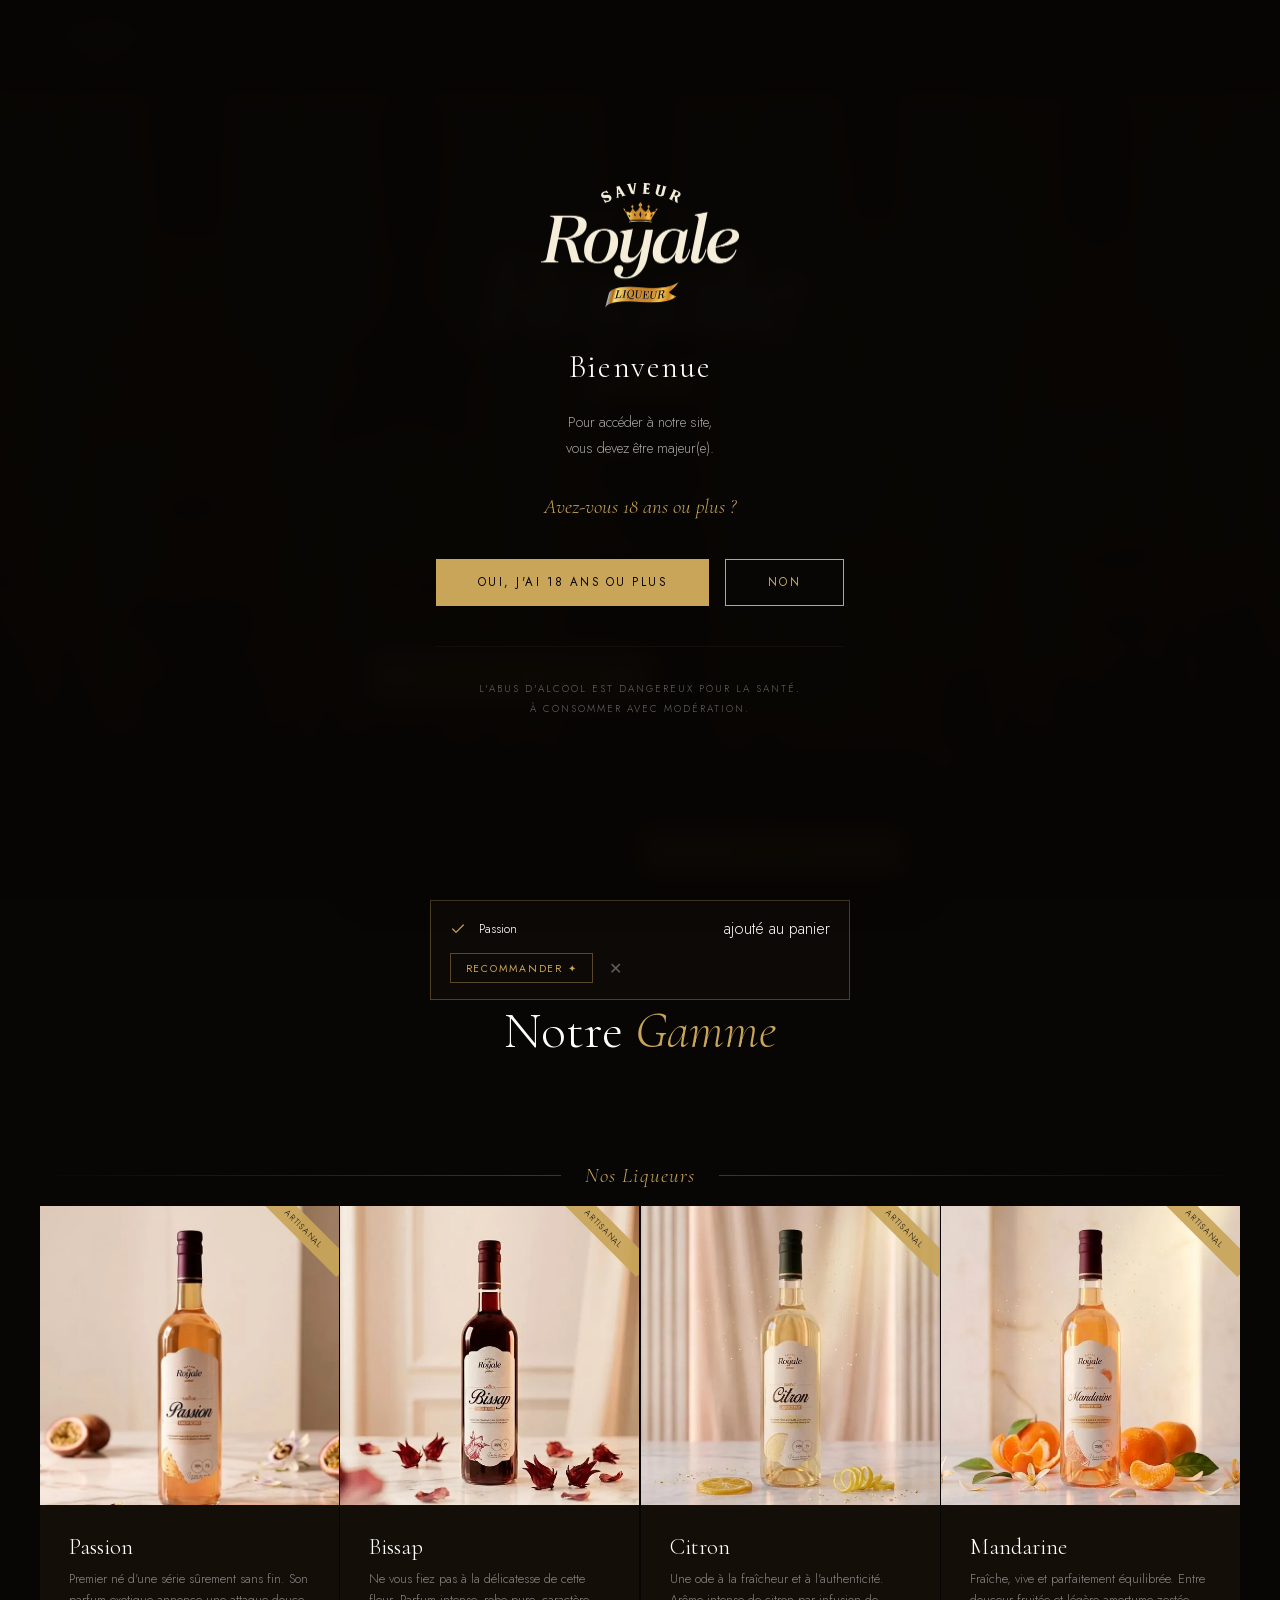
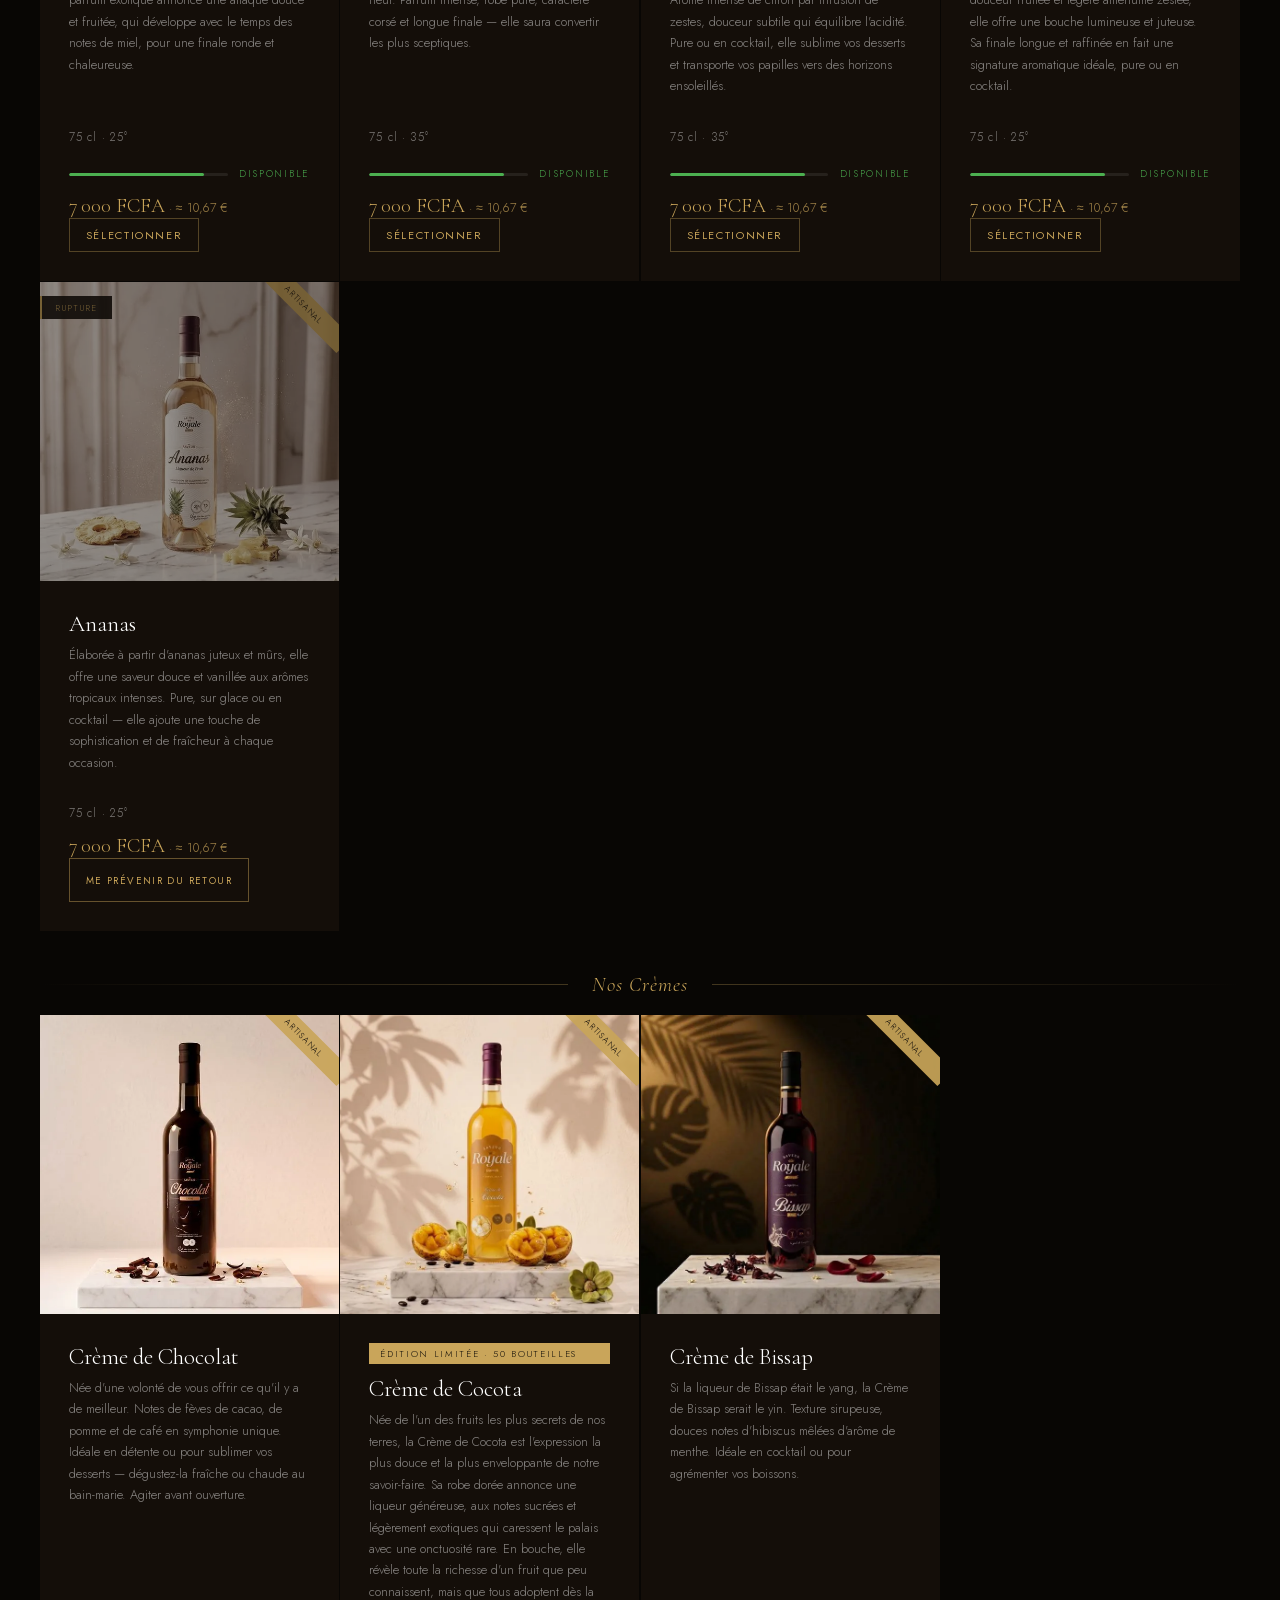
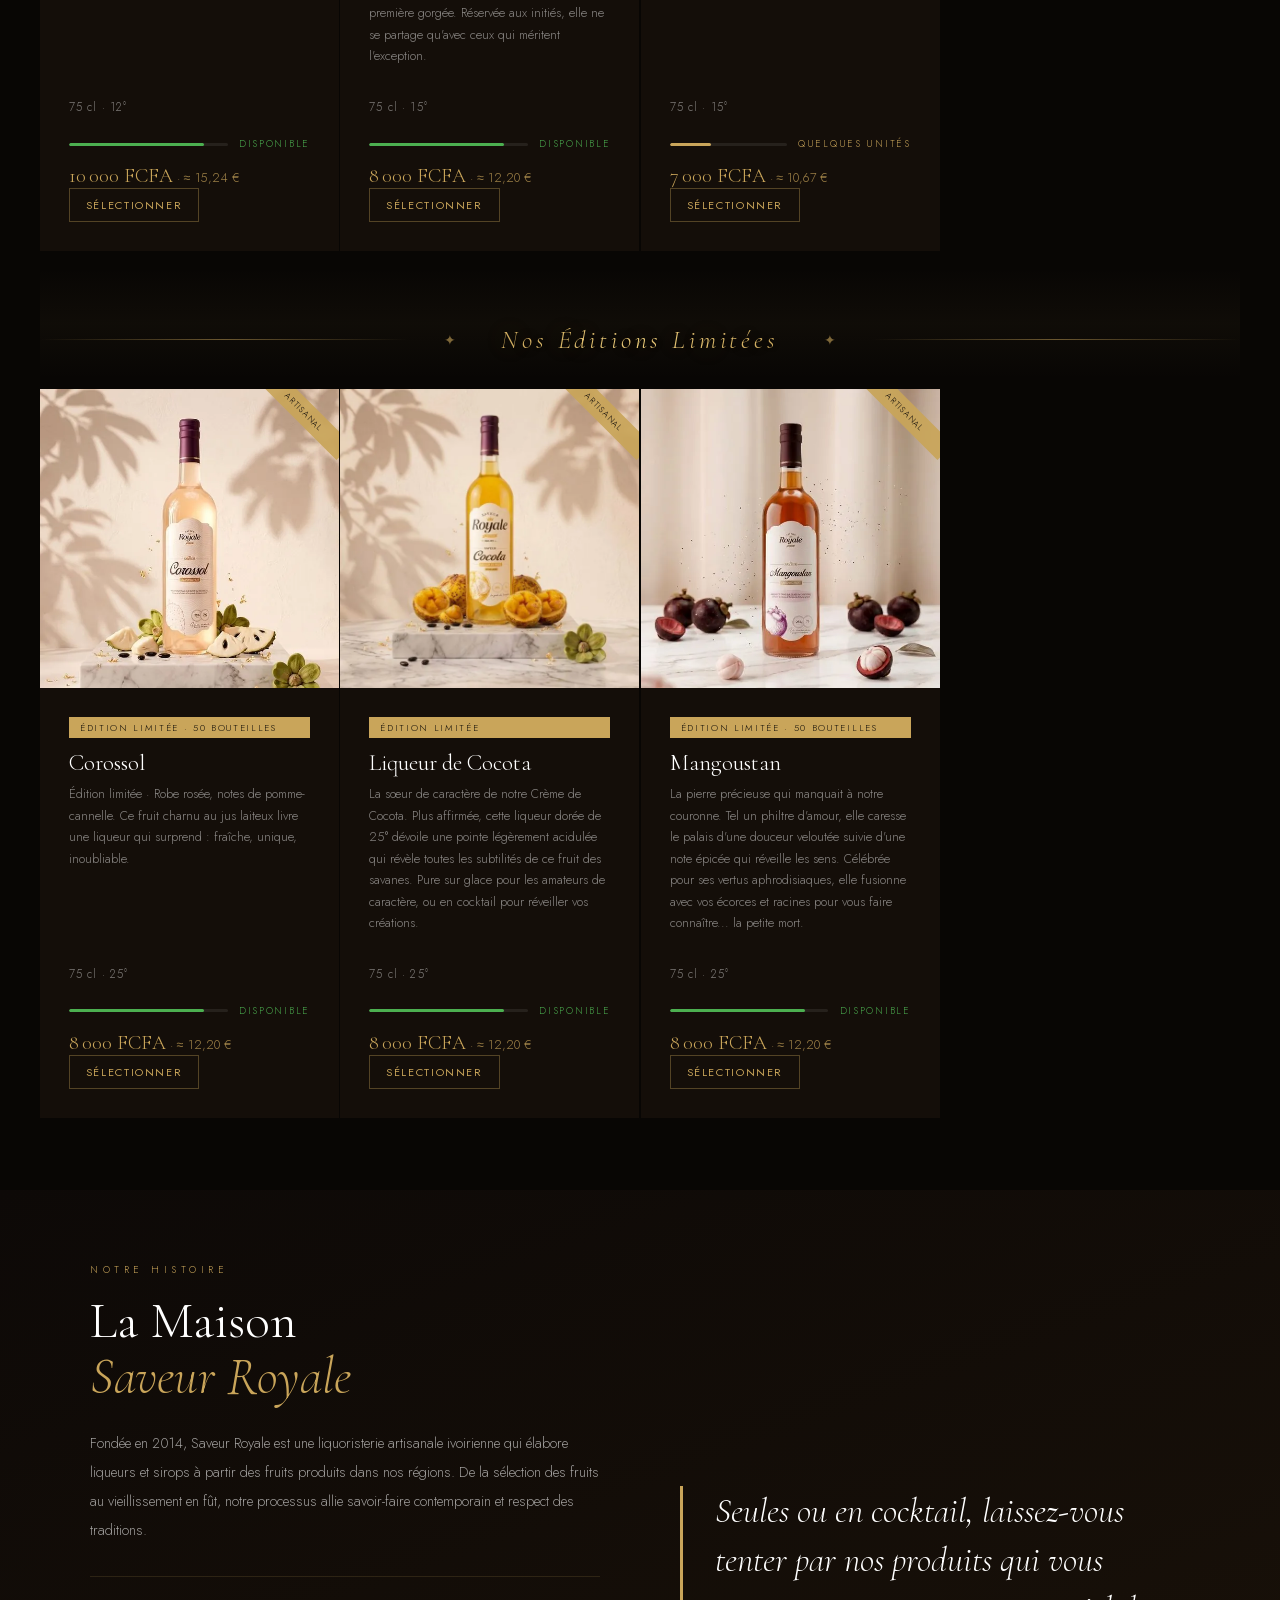
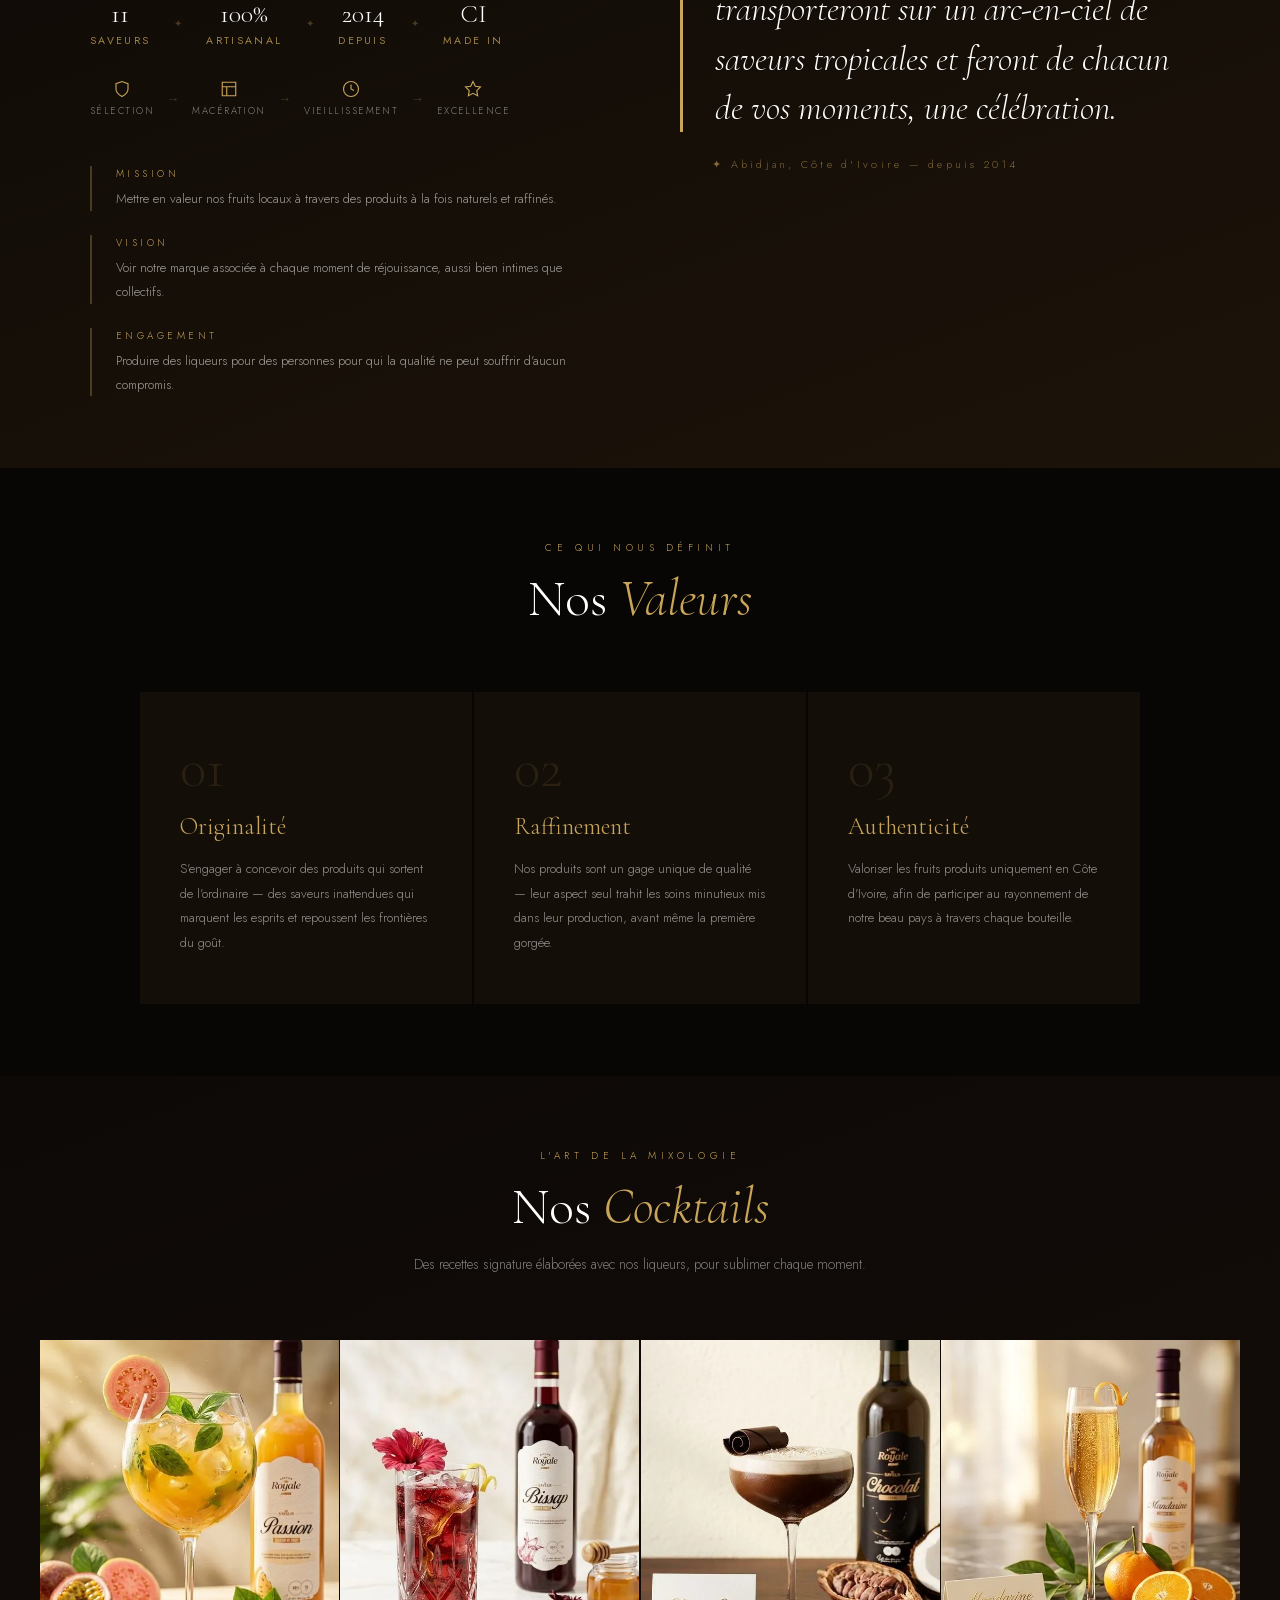
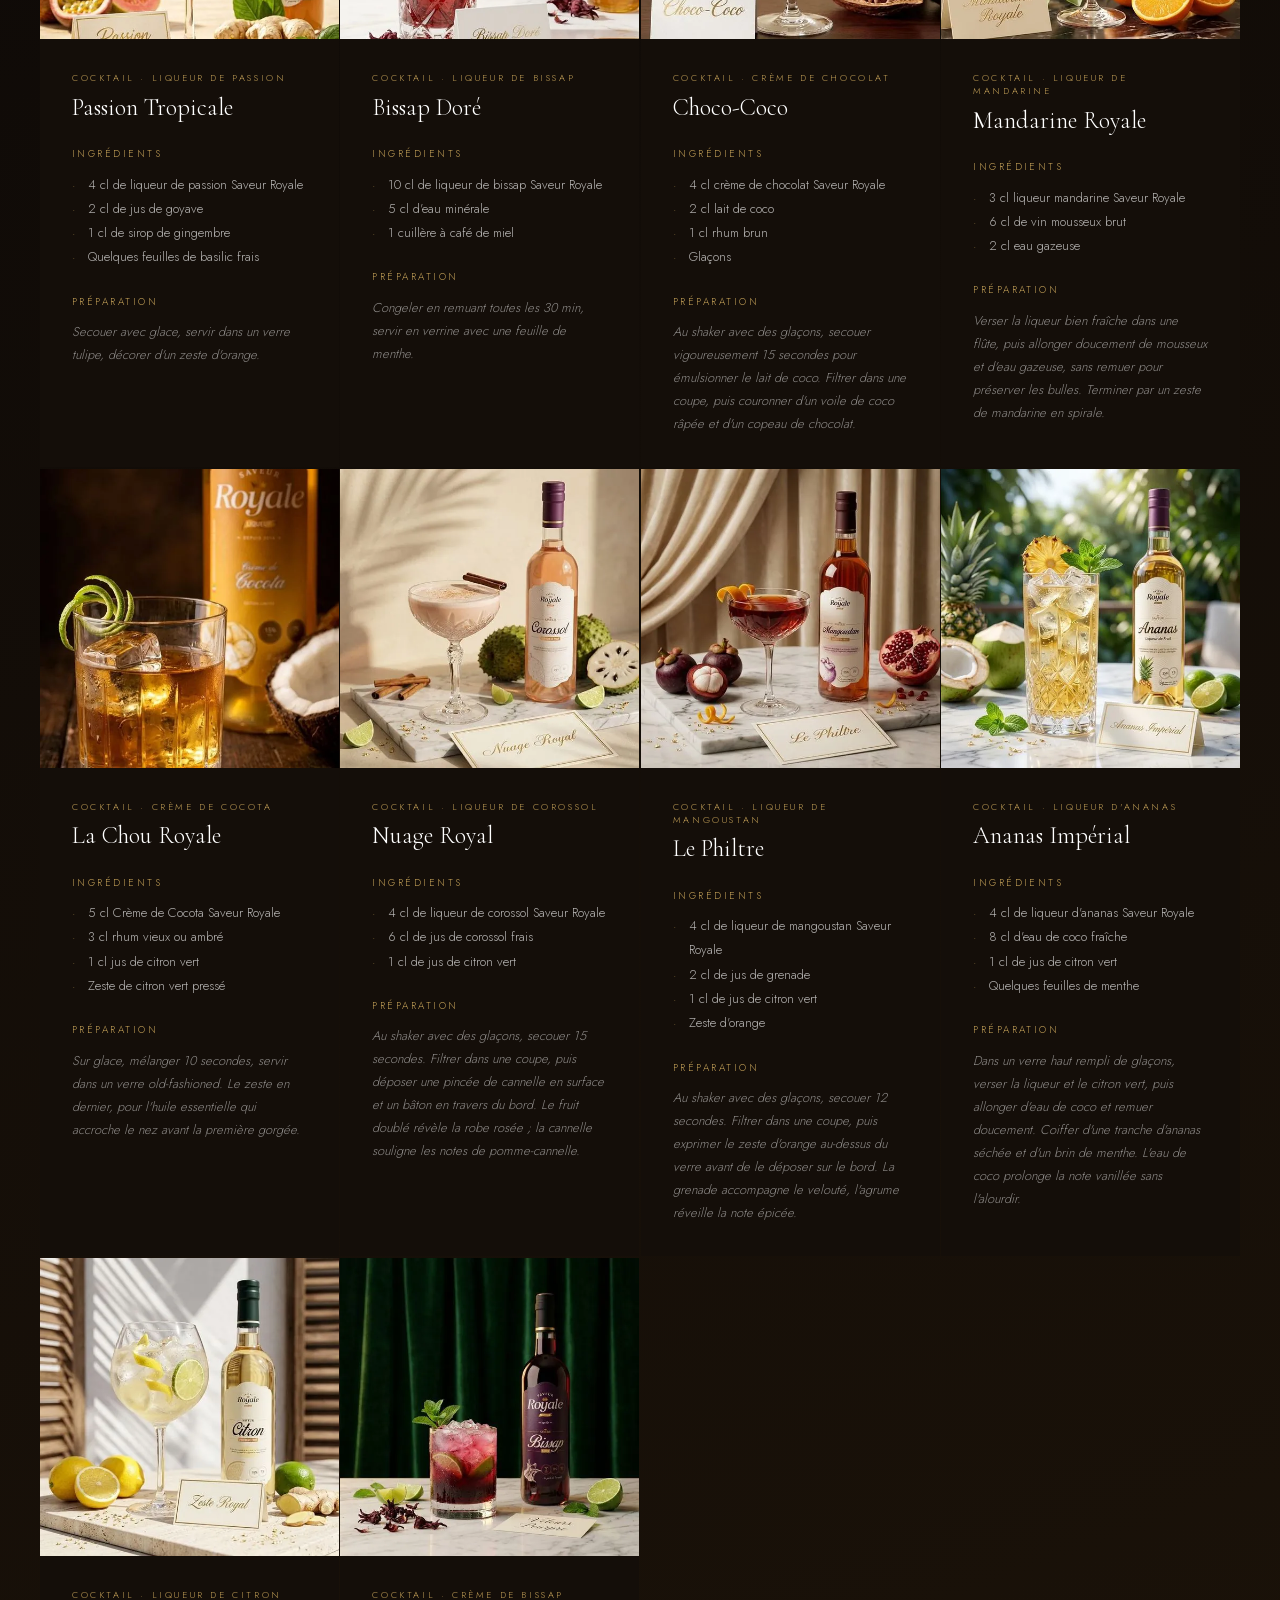
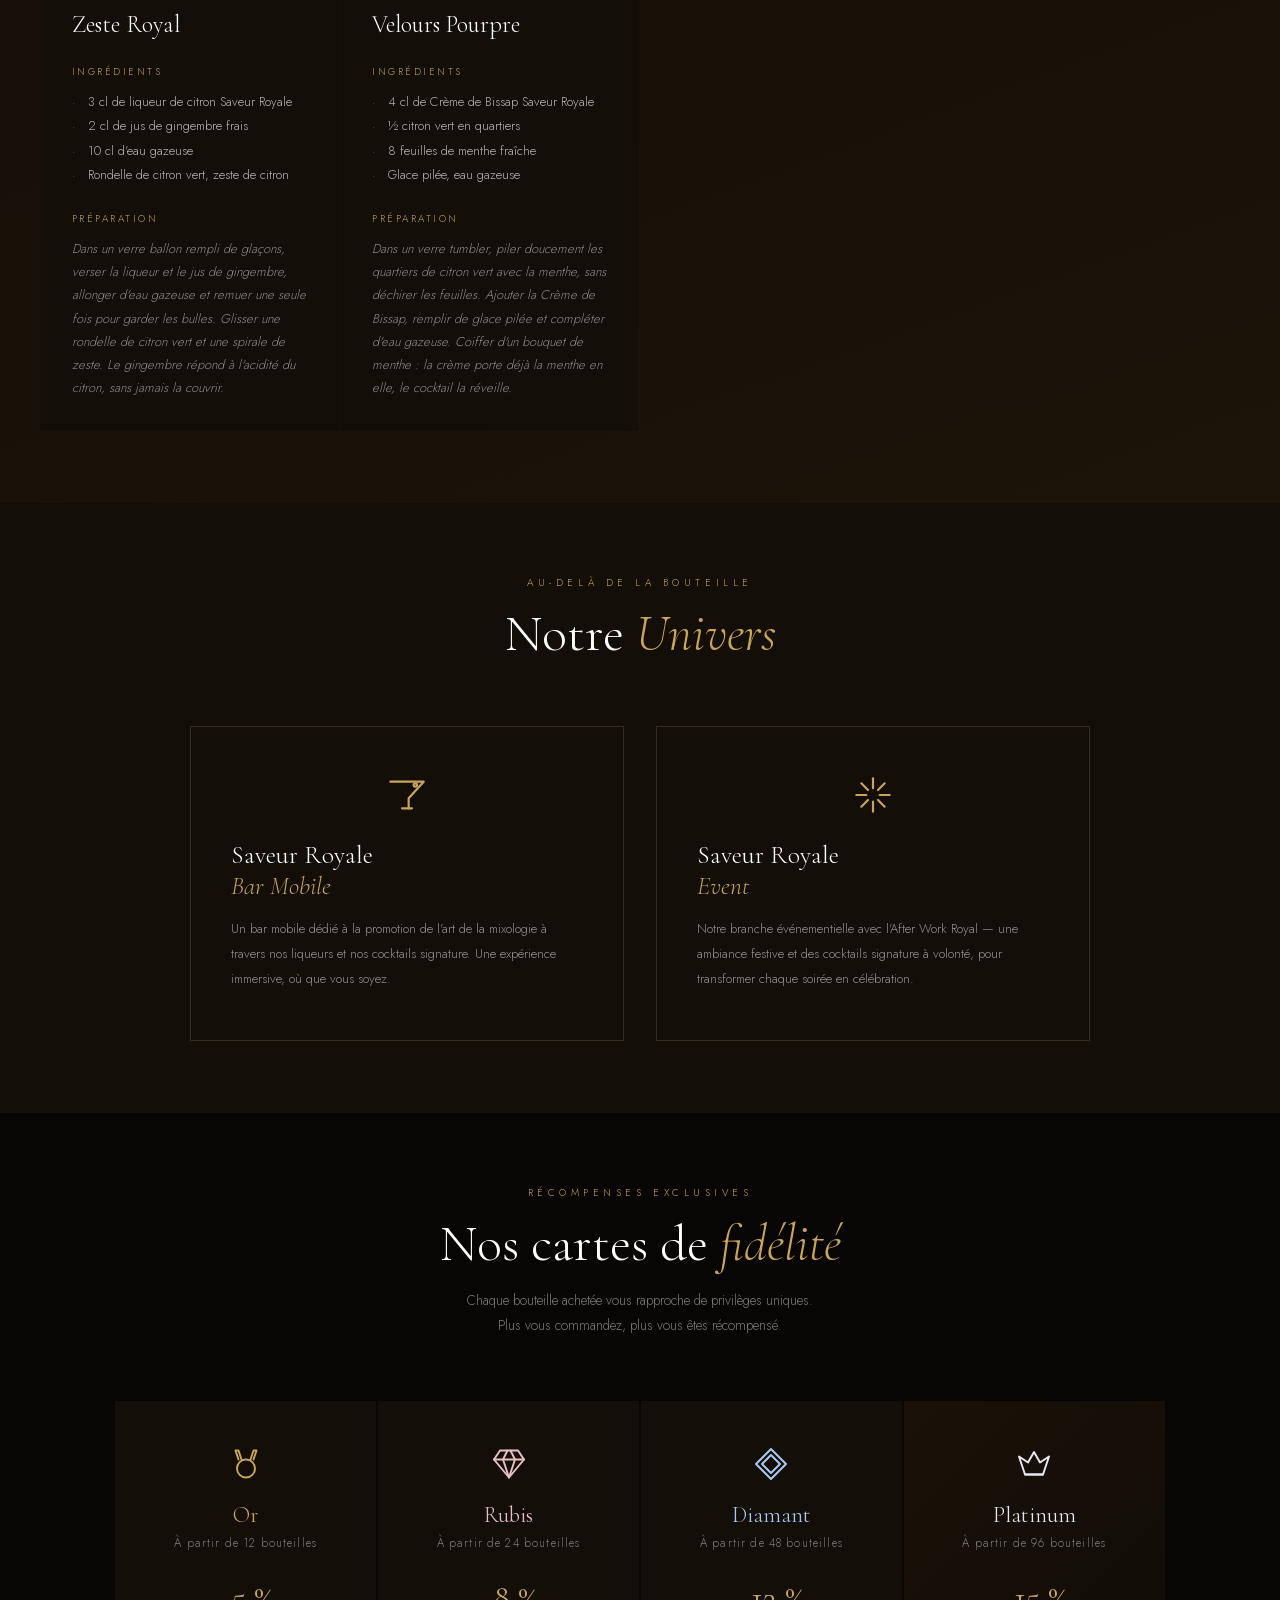
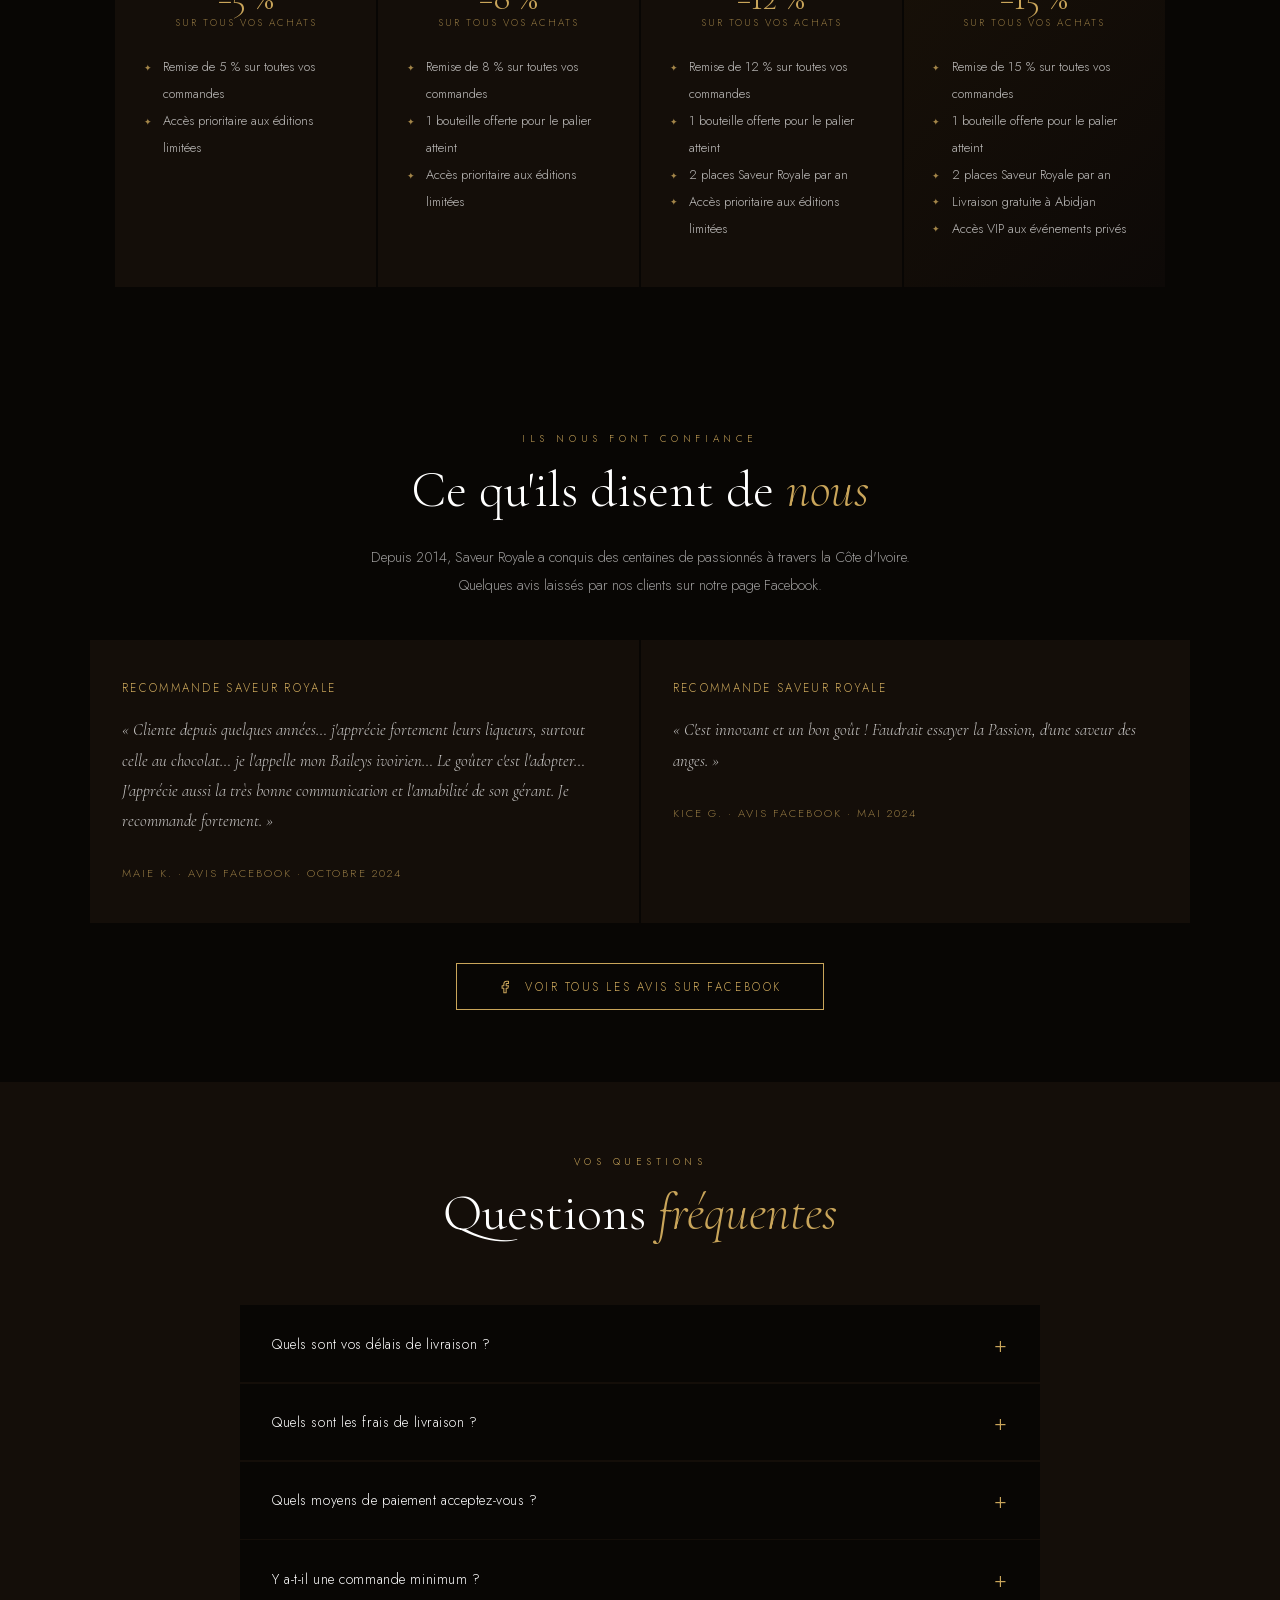
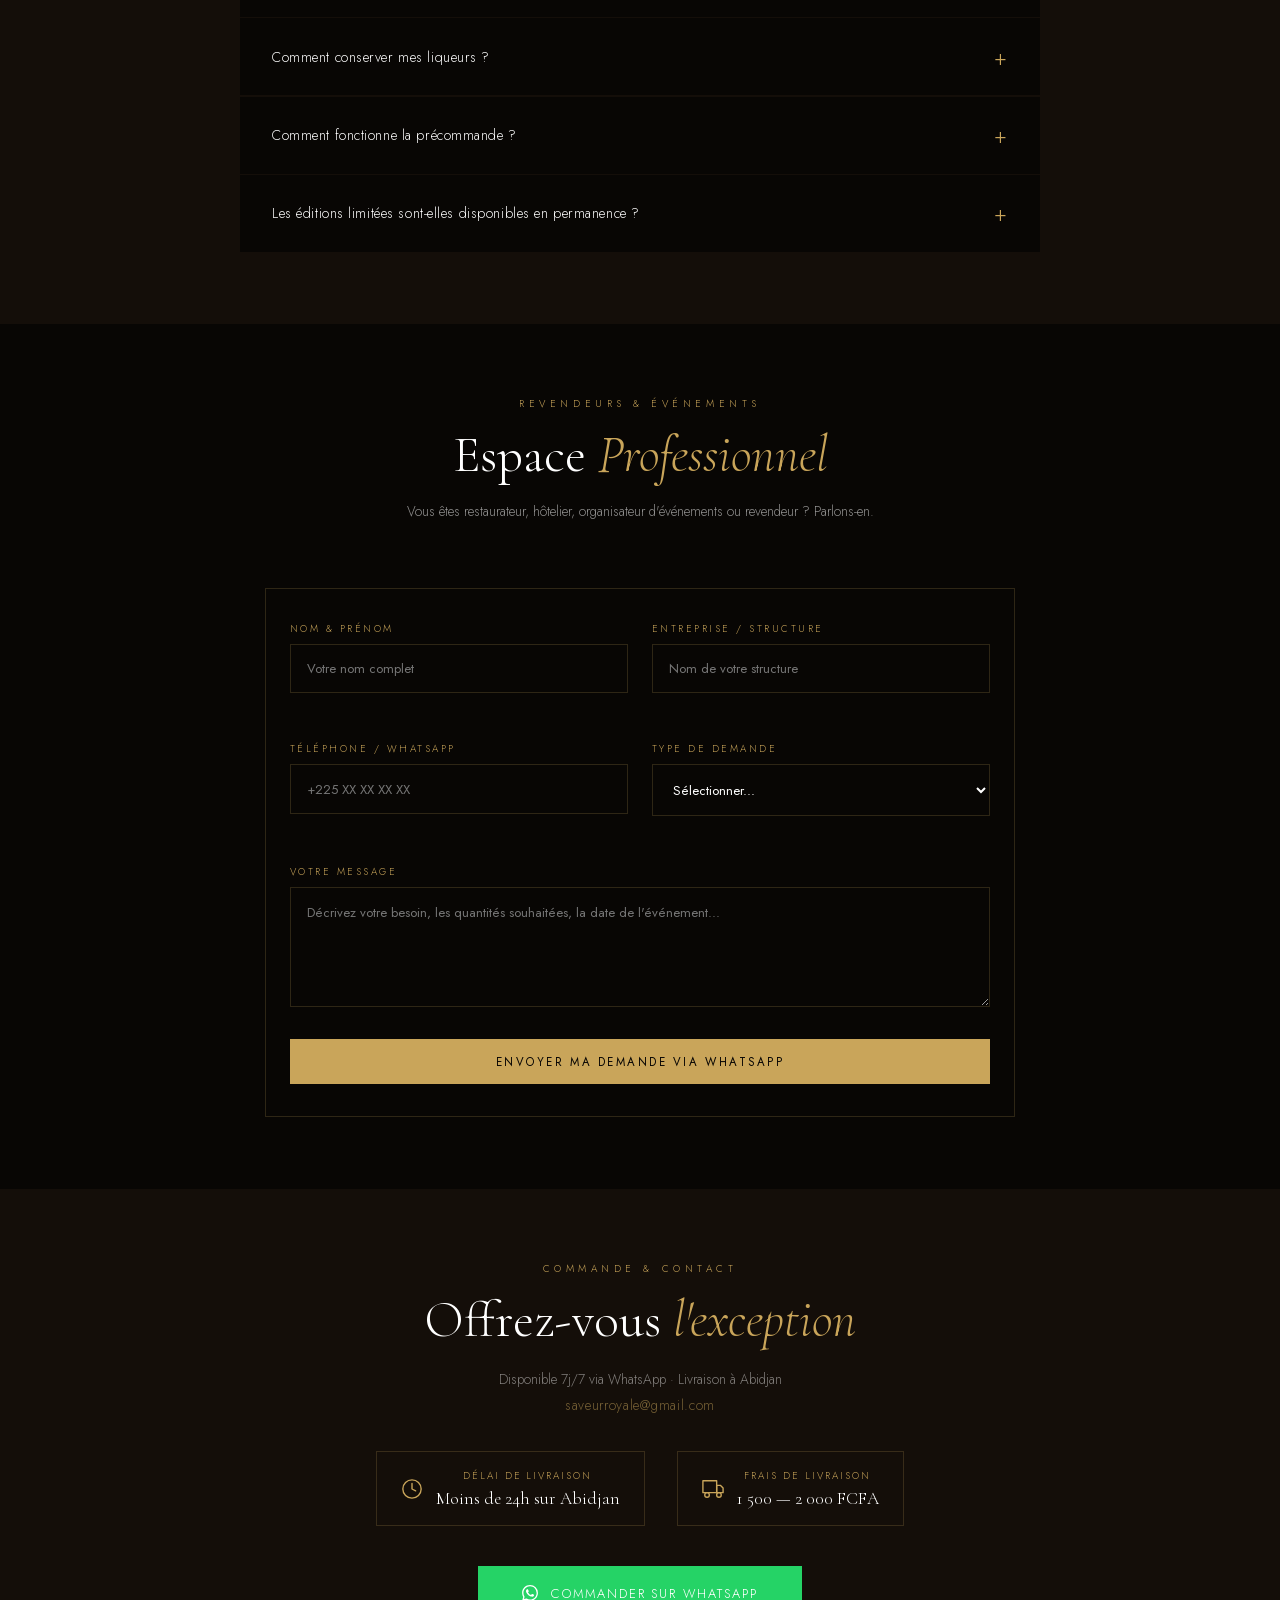
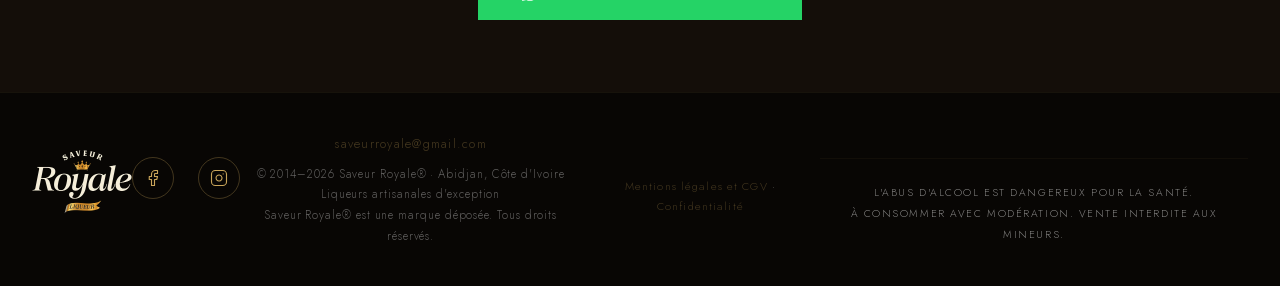
==== commit 31242280: "Crème de Cocota rangée dans « Nos Crèmes » (badge Édition Limitée conservé) Co-Authored-By: Claude O" ====
--- a/index.html
+++ b/index.html
@@ -1874,8 +1874,8 @@
 function renderProducts(){
   const categories=[
     {label:"Nos Liqueurs",keys:["passion","bissap","ananas","citron","mandarine"]},
-    {label:"Nos Crèmes",keys:["chocolat","creme_bissap"]},
-    {label:"Nos Éditions Limitées",keys:["corossol","mangoustan","cocota","liqueur_cocota"]},
+    {label:"Nos Crèmes",keys:["chocolat","creme_bissap","cocota"]},
+    {label:"Nos Éditions Limitées",keys:["corossol","mangoustan","liqueur_cocota"]},
   ];
   let out='';
   categories.forEach(cat=>{
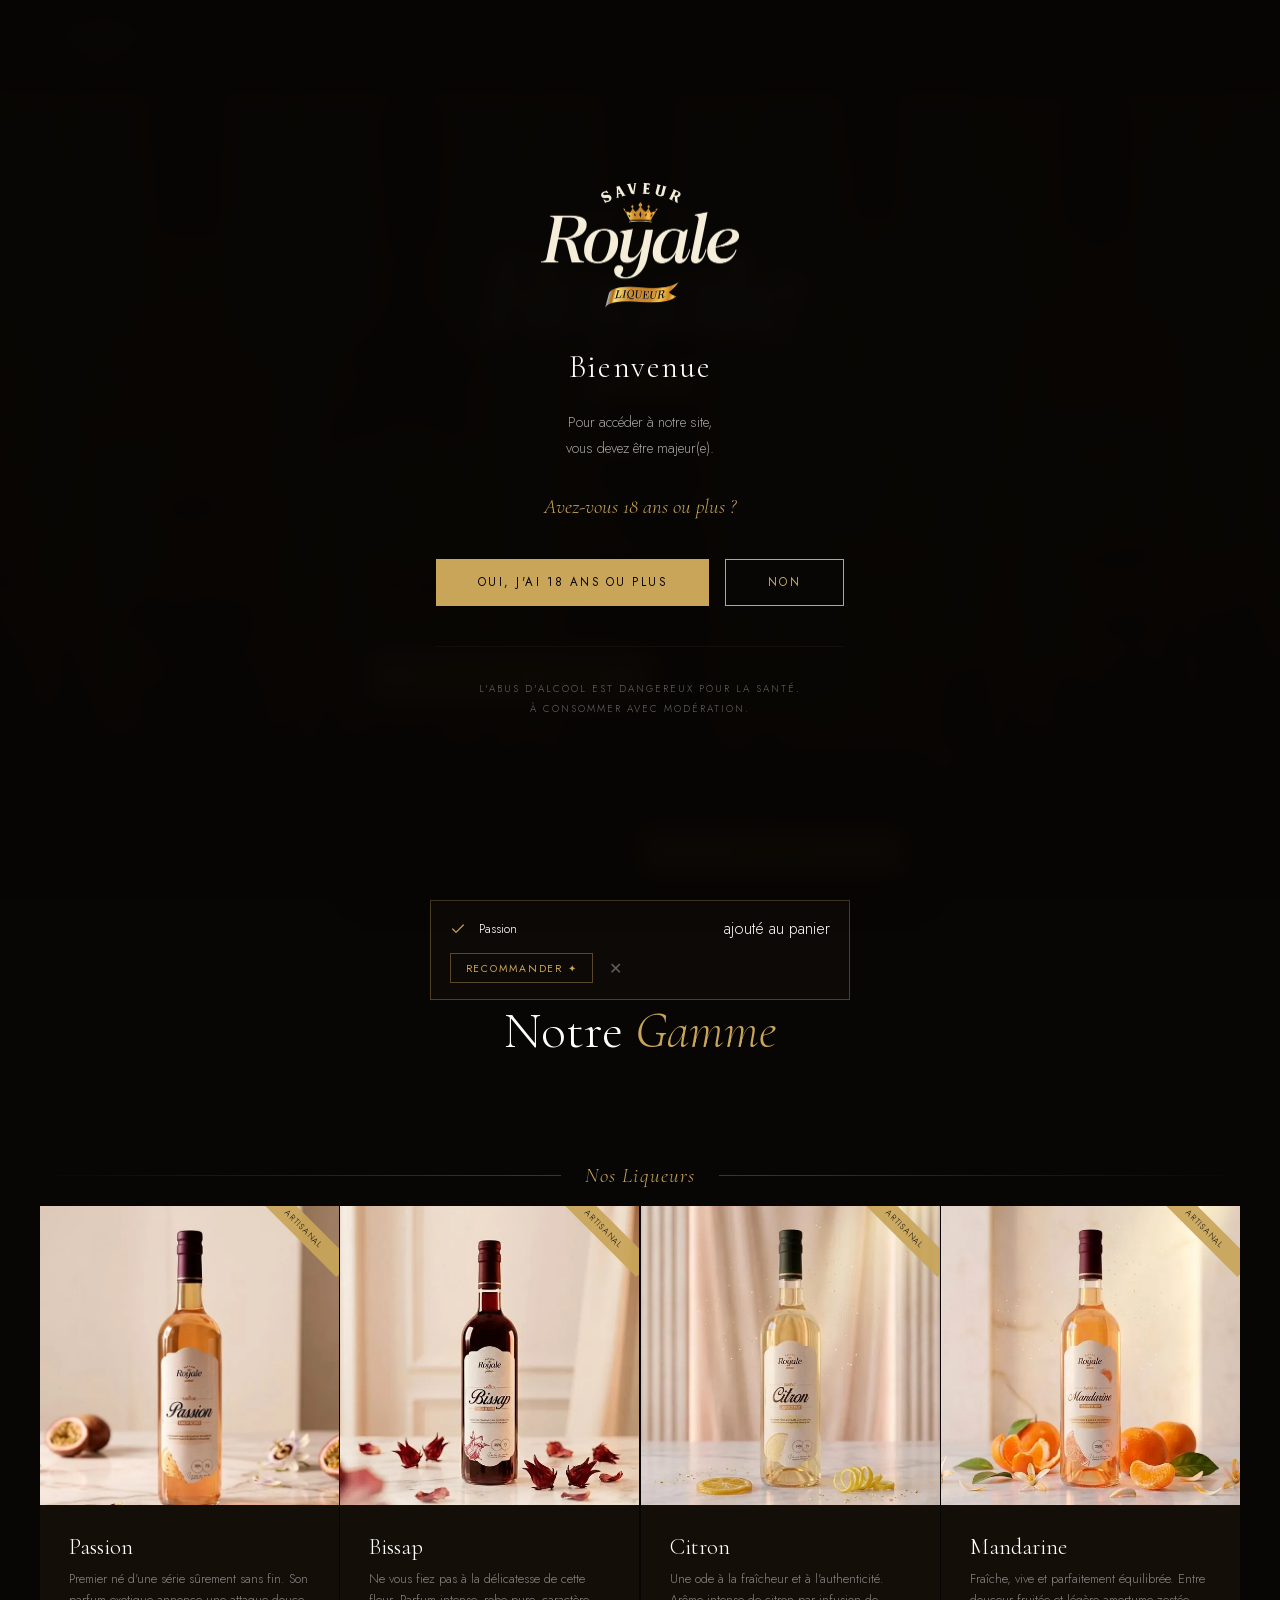
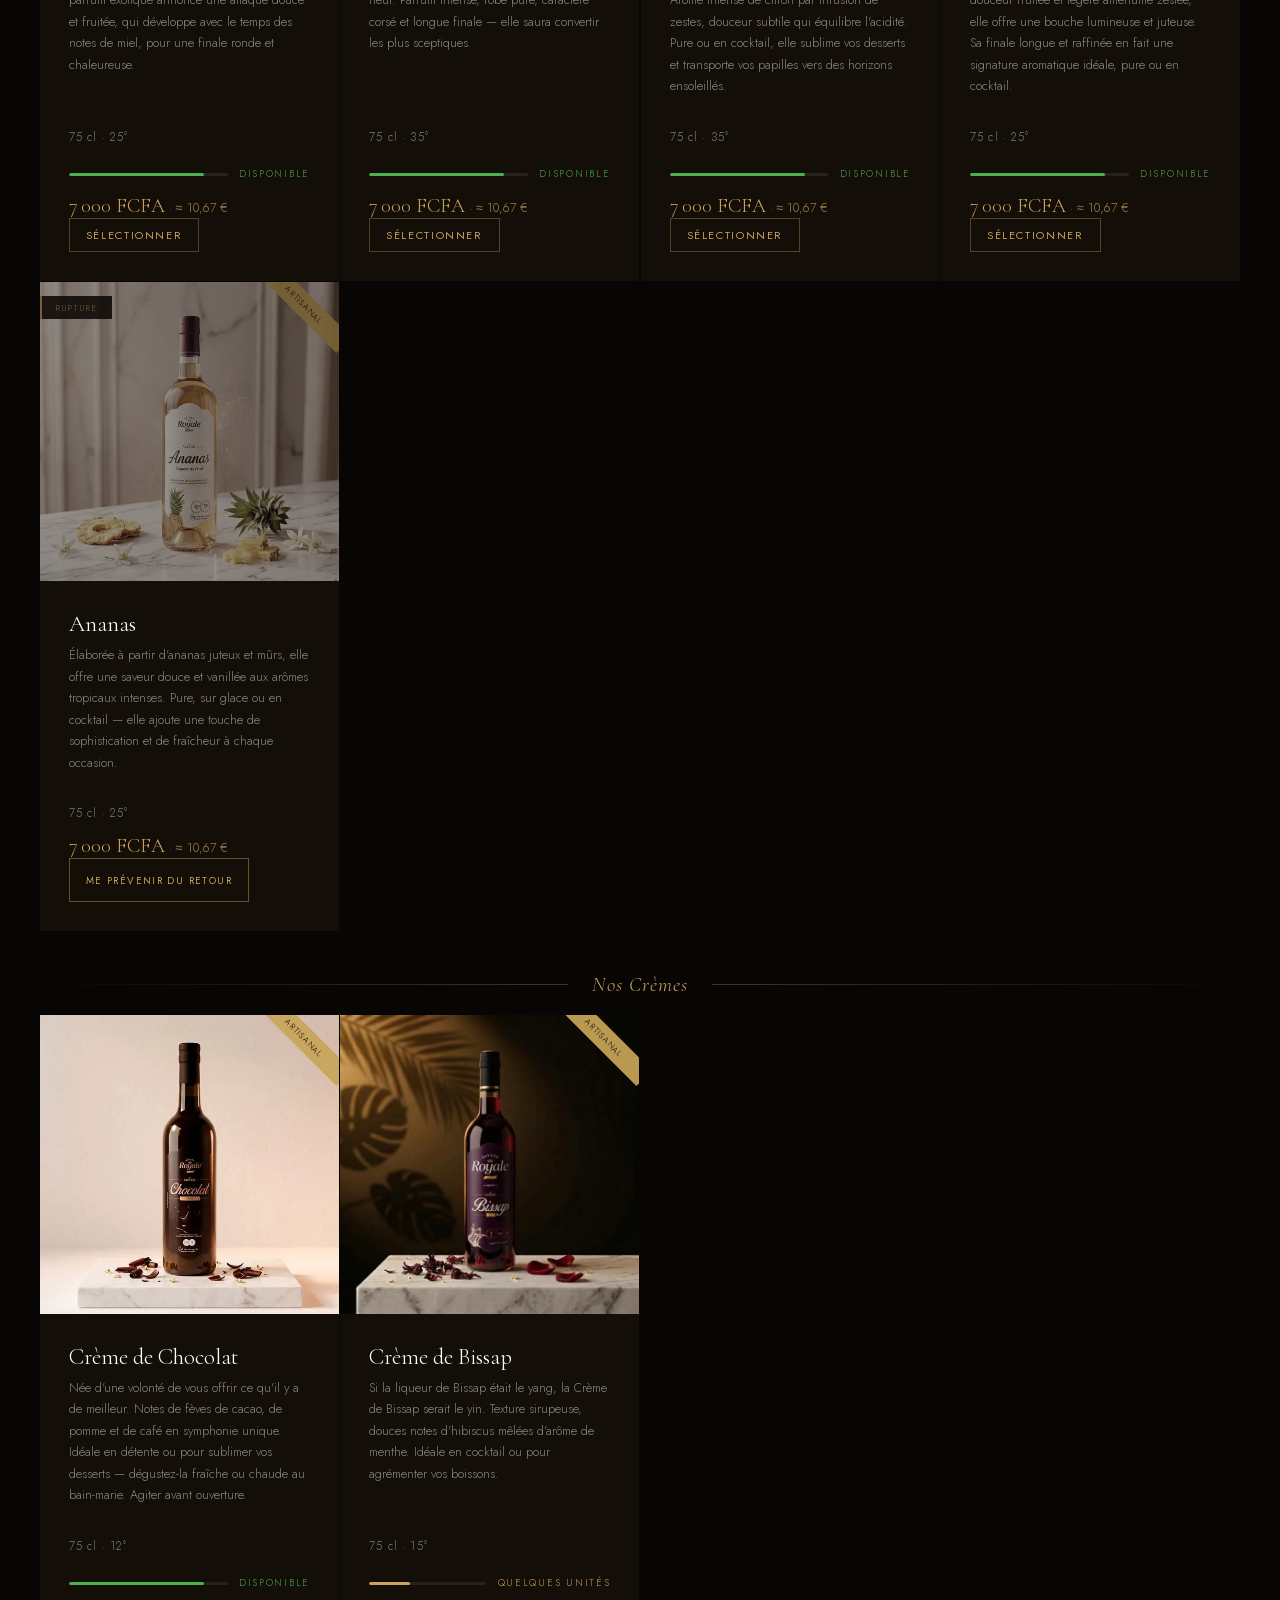
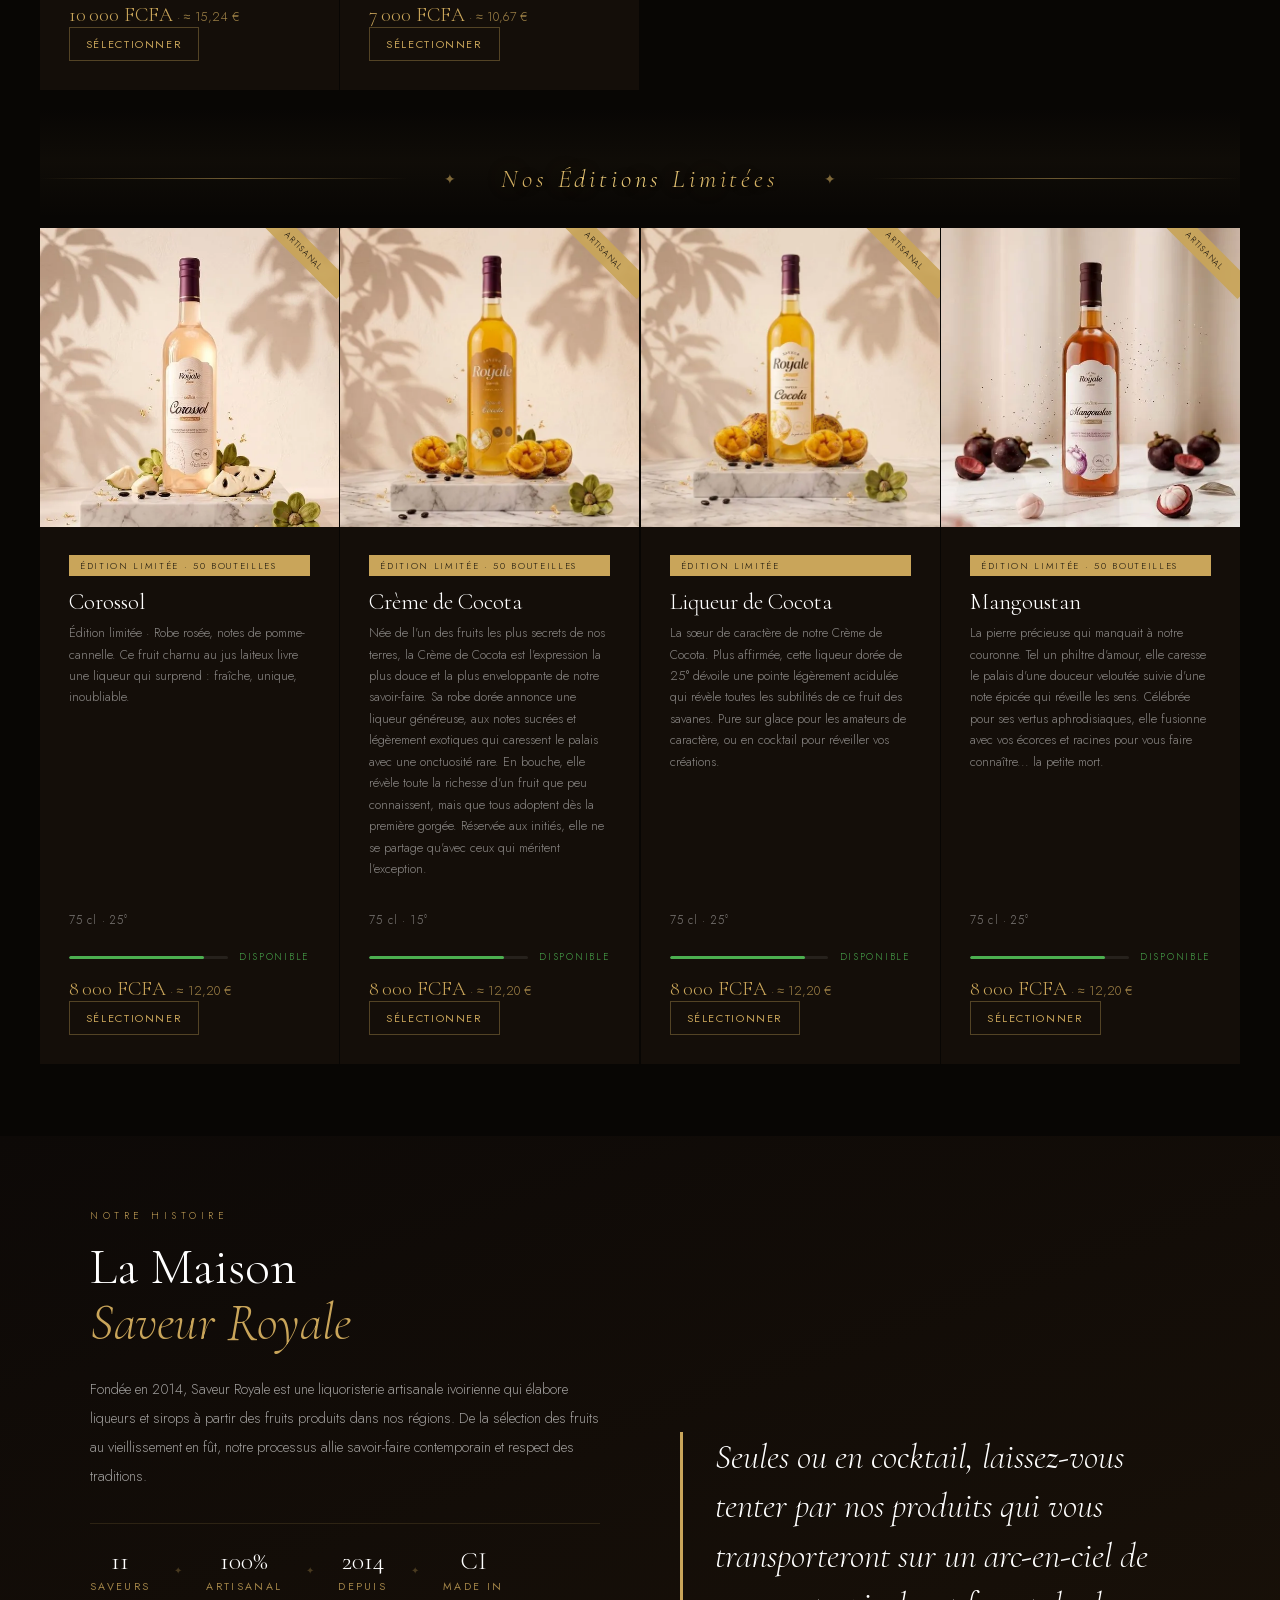
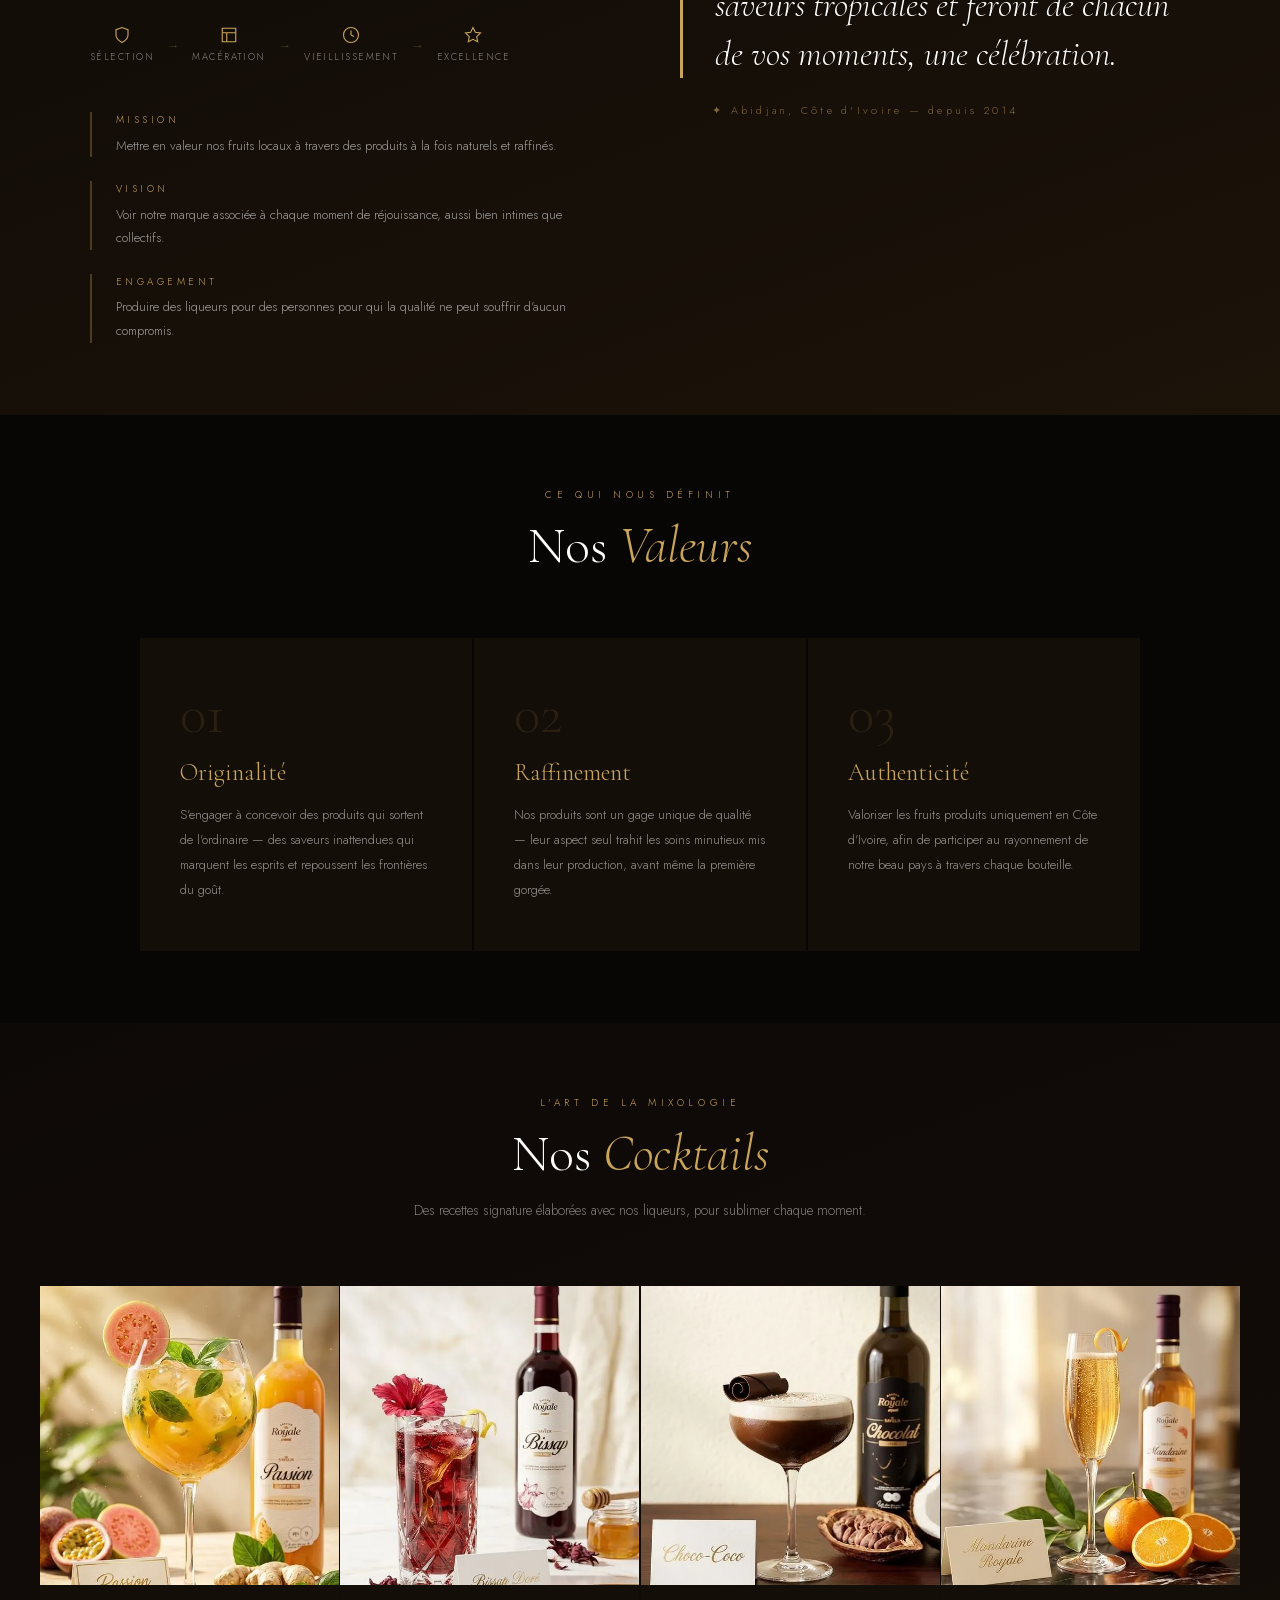
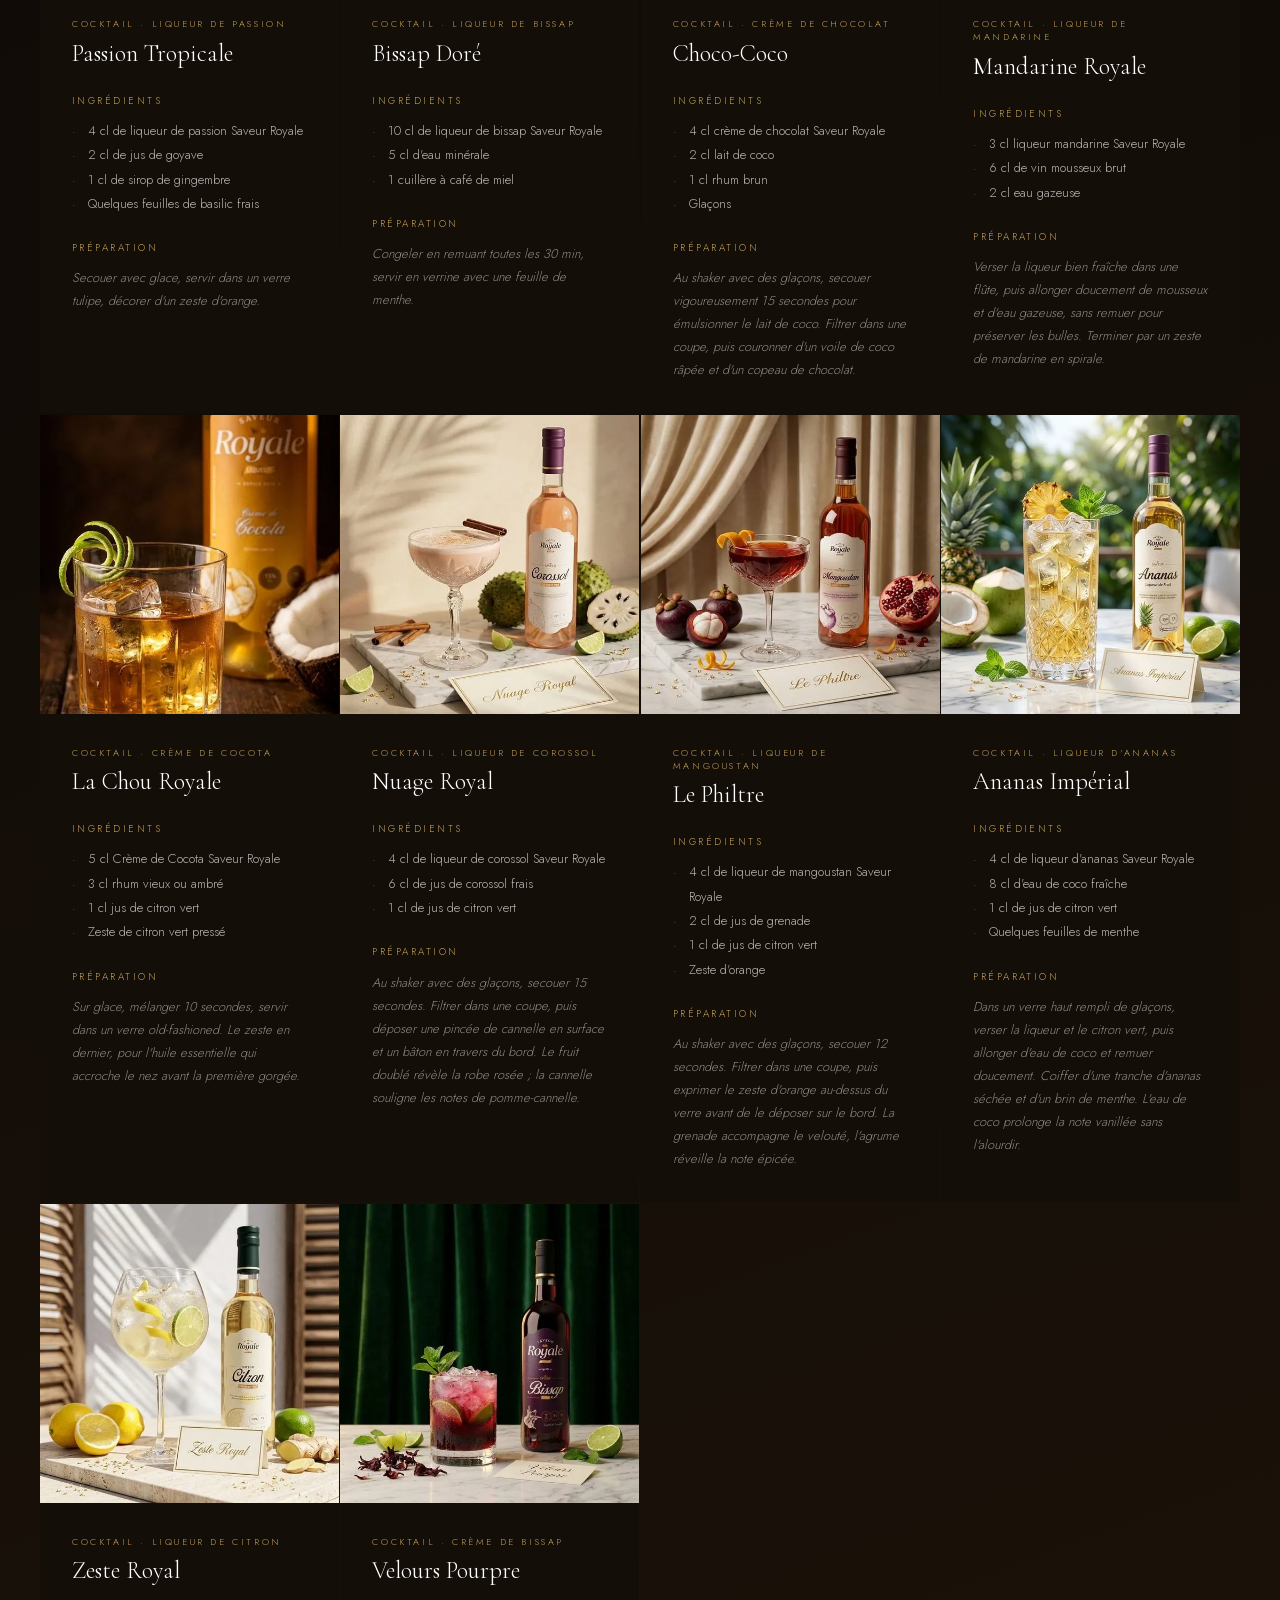
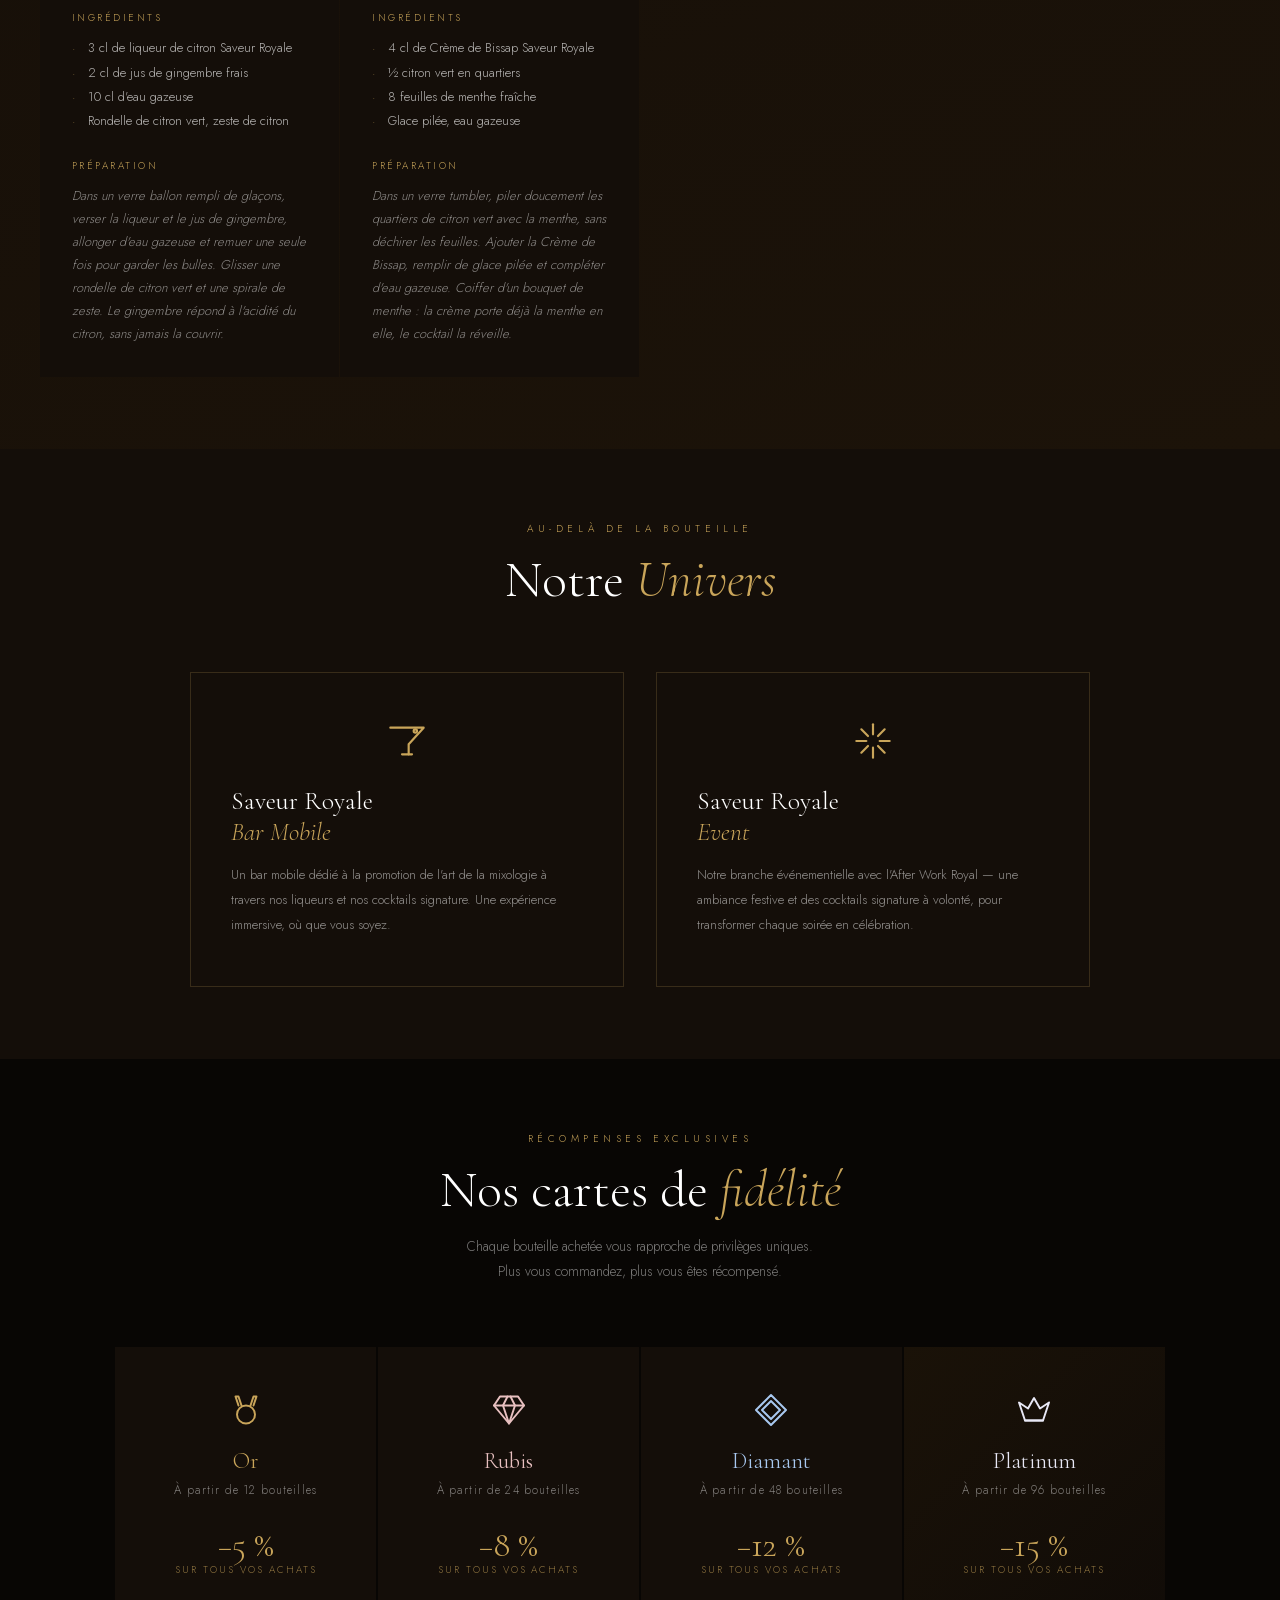
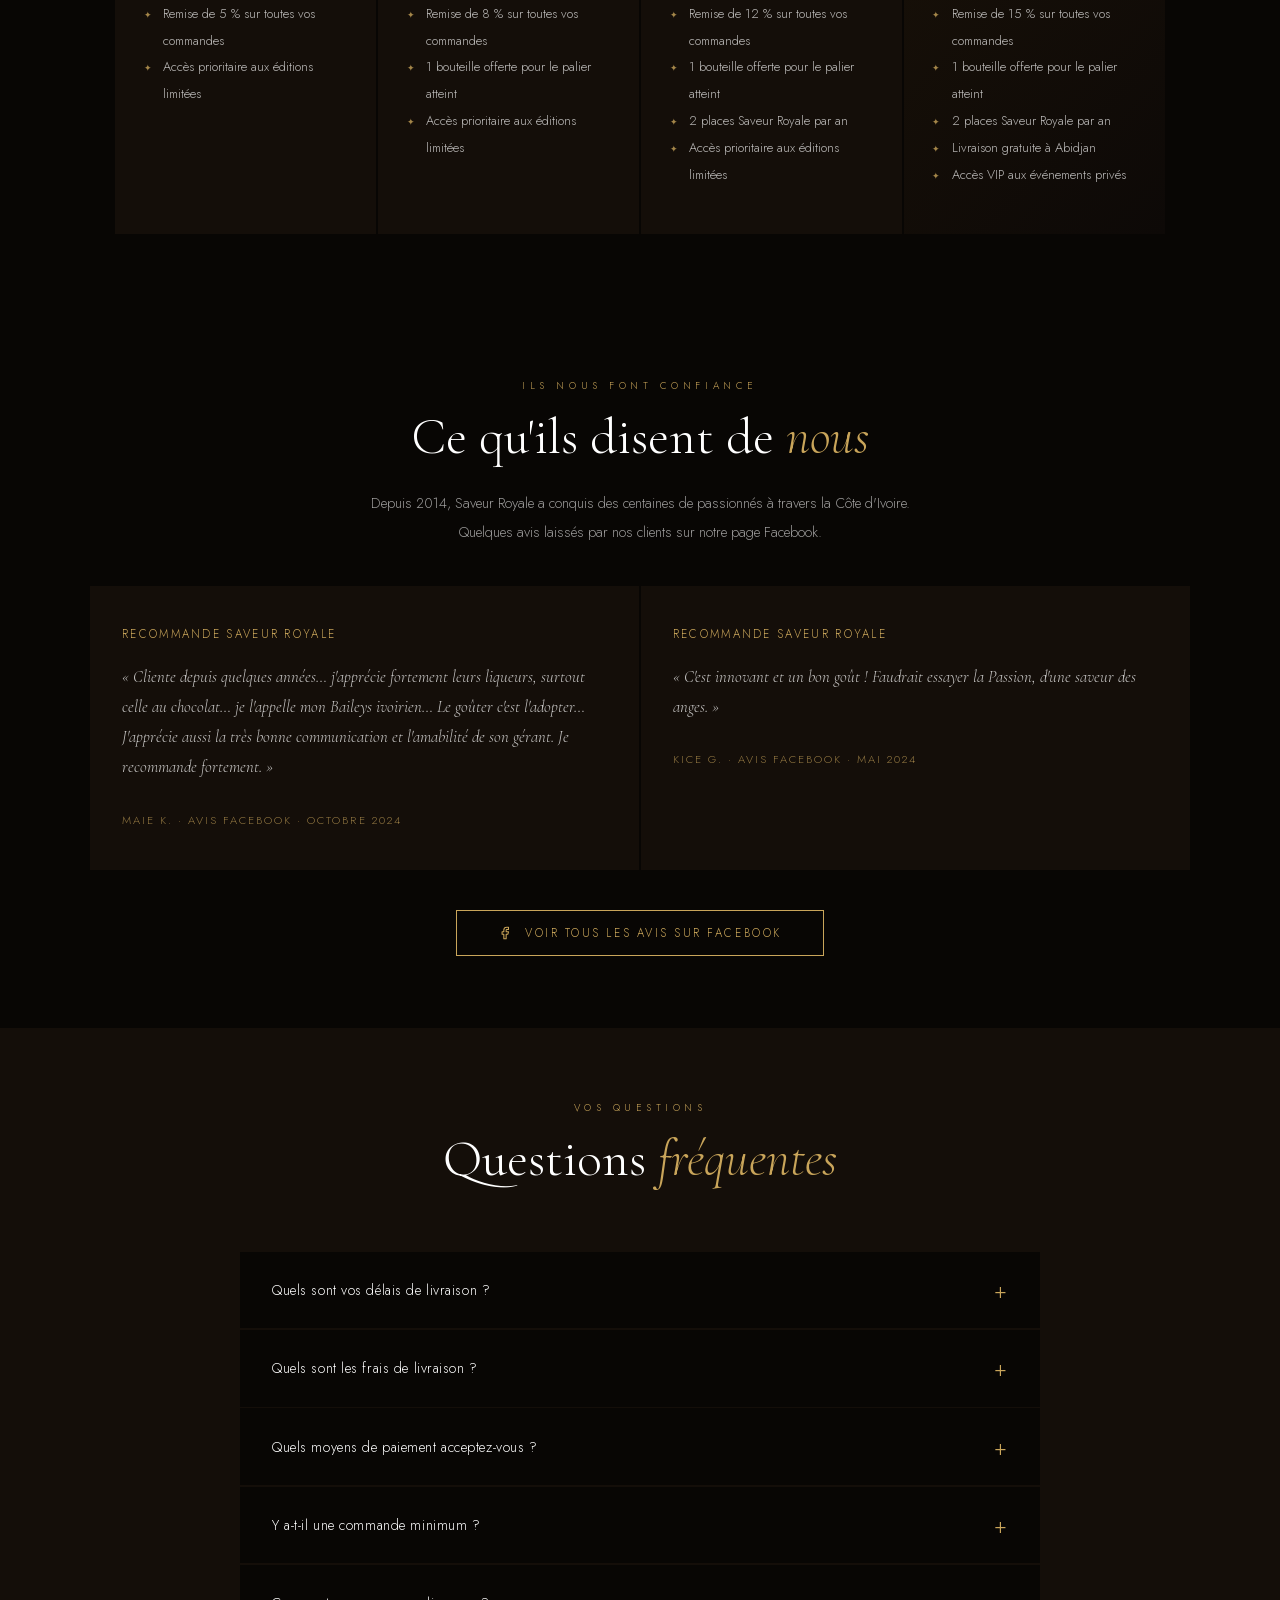
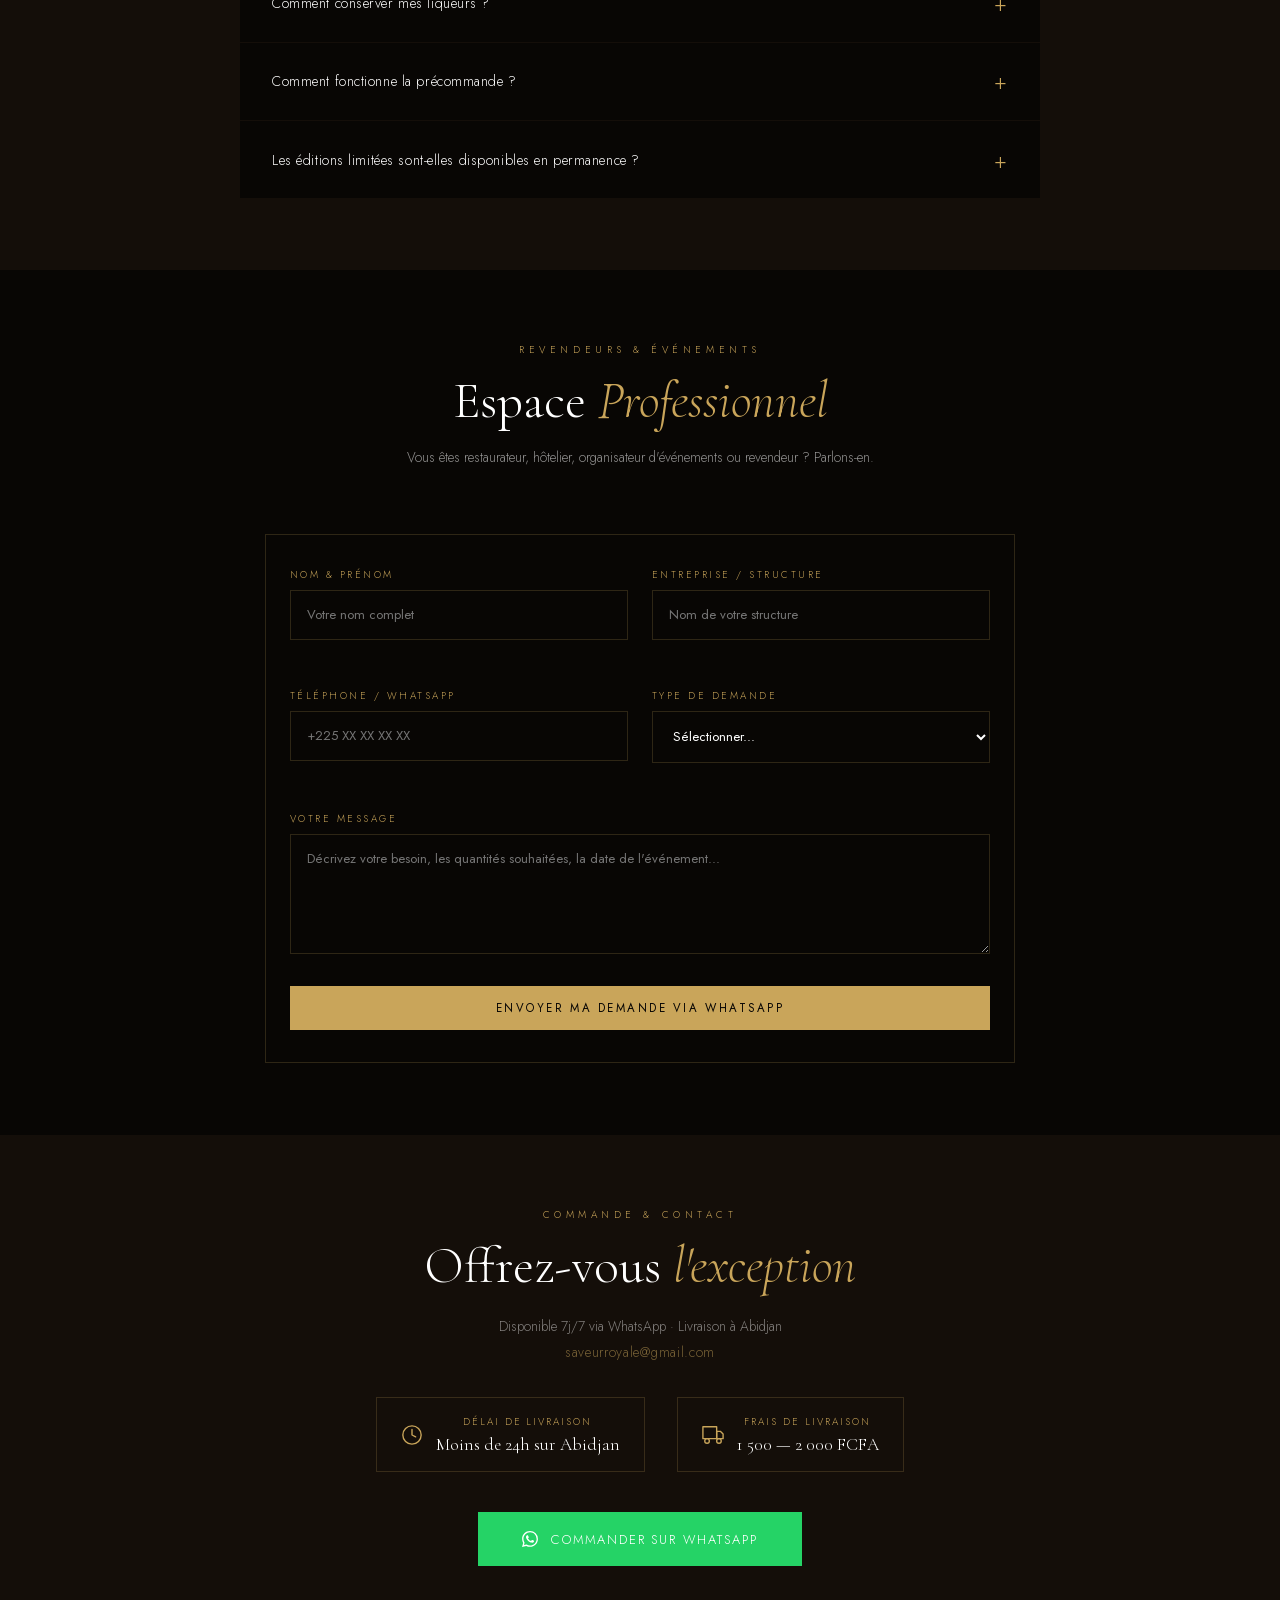
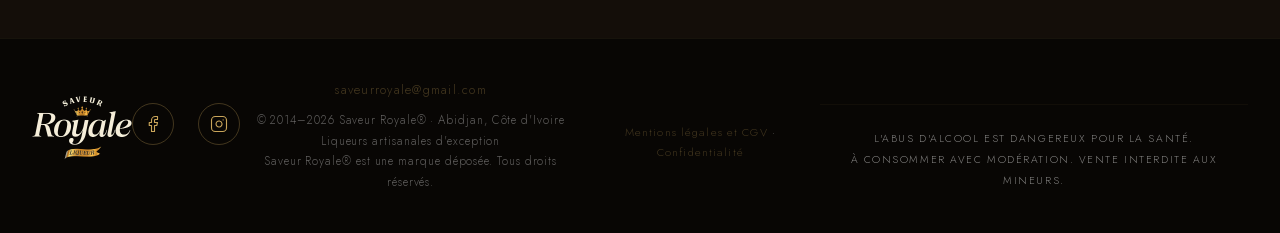
==== commit f66c8b97: "Mesure d'audience GoatCounter (sans cookie) sur les 3 pages + mention dans Confidentialité Co-Author" ====
--- a/index.html
+++ b/index.html
@@ -1874,8 +1874,8 @@
 function renderProducts(){
   const categories=[
     {label:"Nos Liqueurs",keys:["passion","bissap","ananas","citron","mandarine"]},
-    {label:"Nos Crèmes",keys:["chocolat","creme_bissap","cocota"]},
-    {label:"Nos Éditions Limitées",keys:["corossol","mangoustan","liqueur_cocota"]},
+    {label:"Nos Crèmes",keys:["chocolat","creme_bissap"]},
+    {label:"Nos Éditions Limitées",keys:["corossol","mangoustan","cocota","liqueur_cocota"]},
   ];
   let out='';
   categories.forEach(cat=>{
@@ -2257,4 +2257,5 @@
 </div>
 
 <div class="form-error-toast" id="form-error-toast"></div>
+<script data-goatcounter="https://saveurroyale.goatcounter.com/count" async src="https://gc.zgo.at/count.js"></script>
 </body></html>
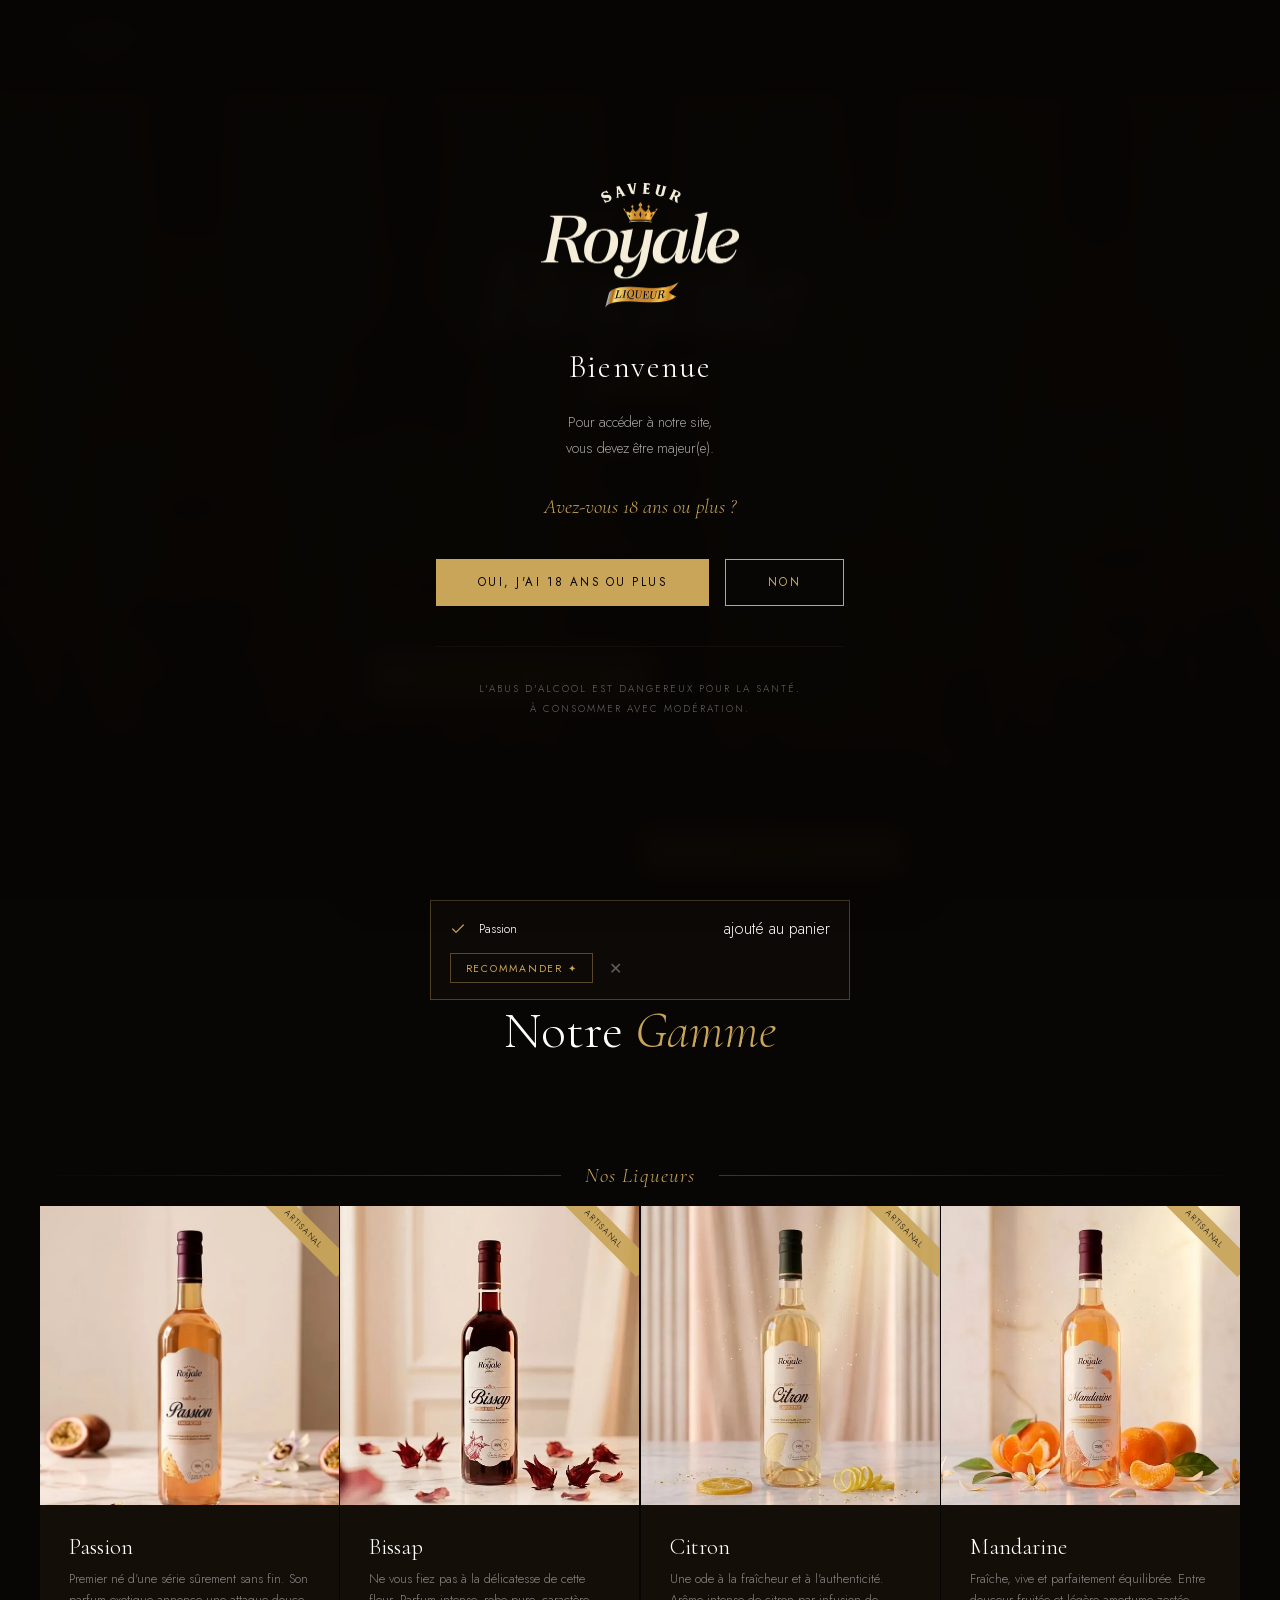
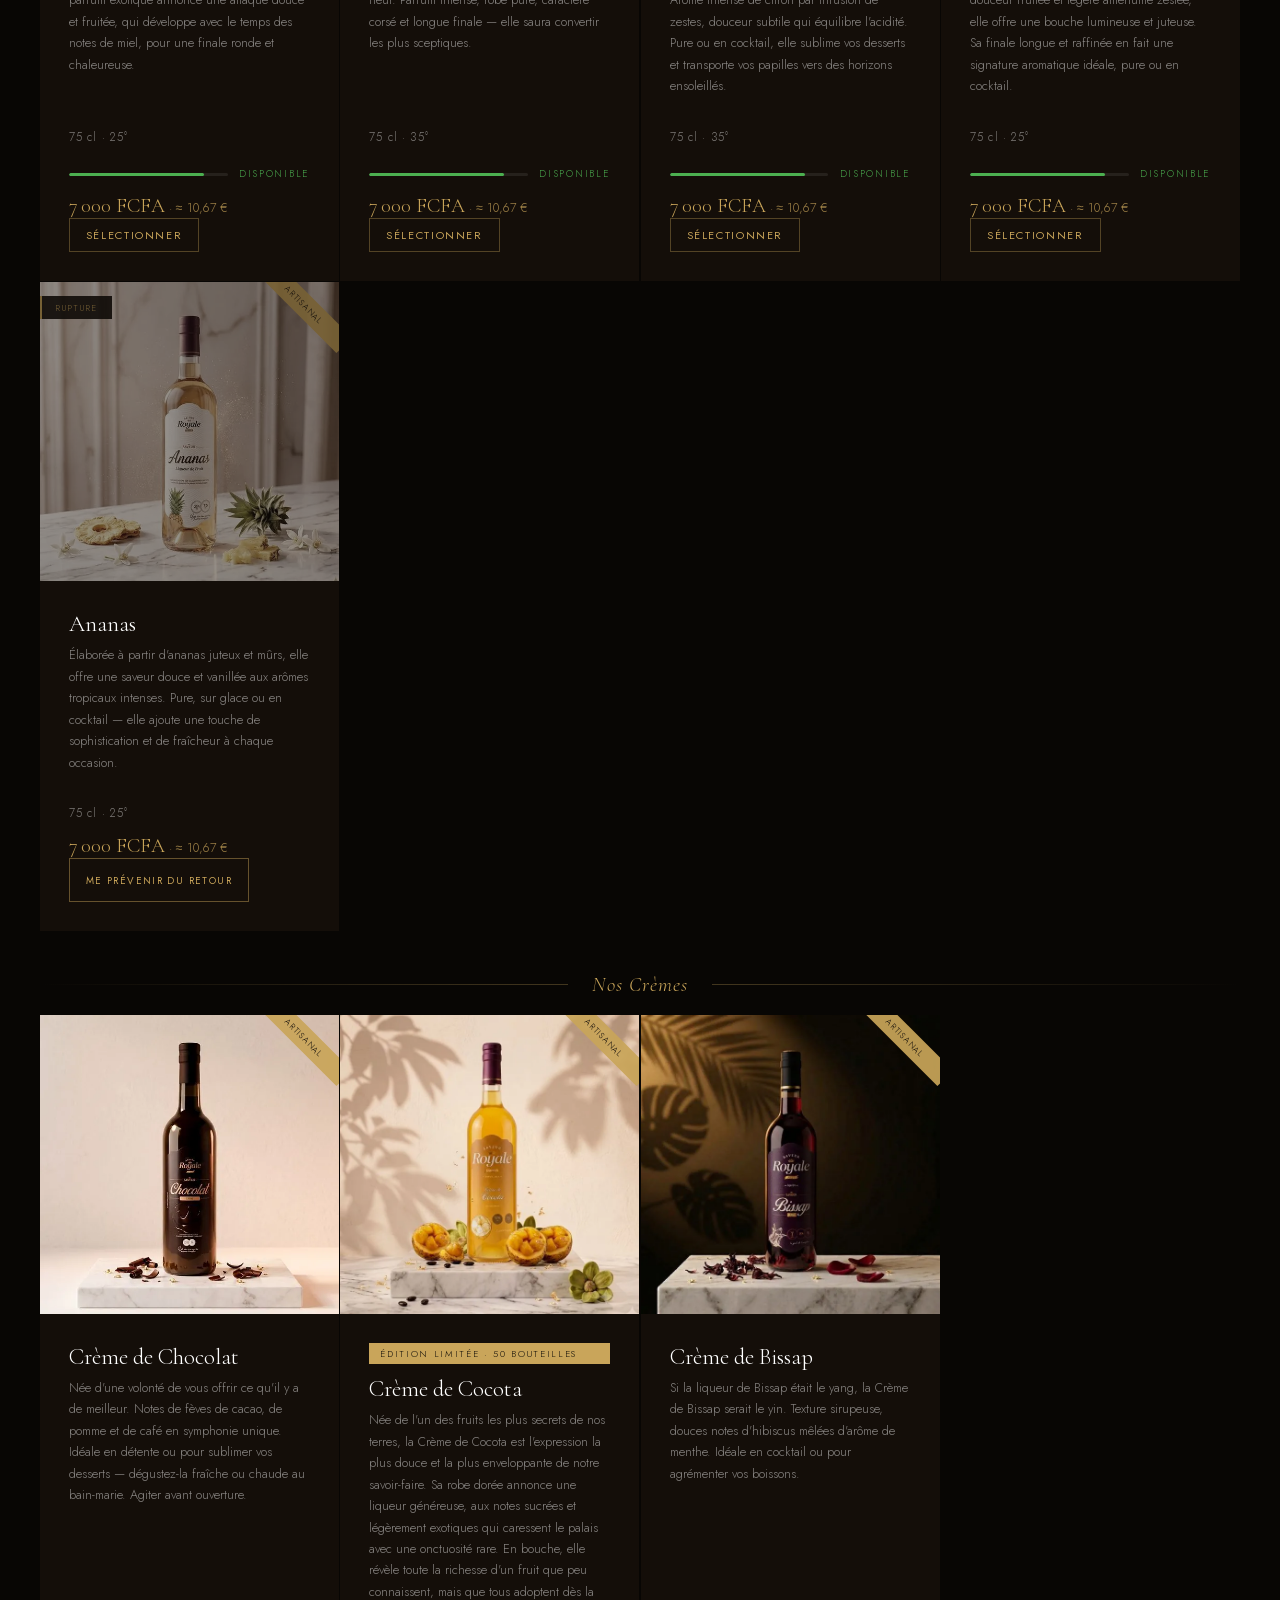
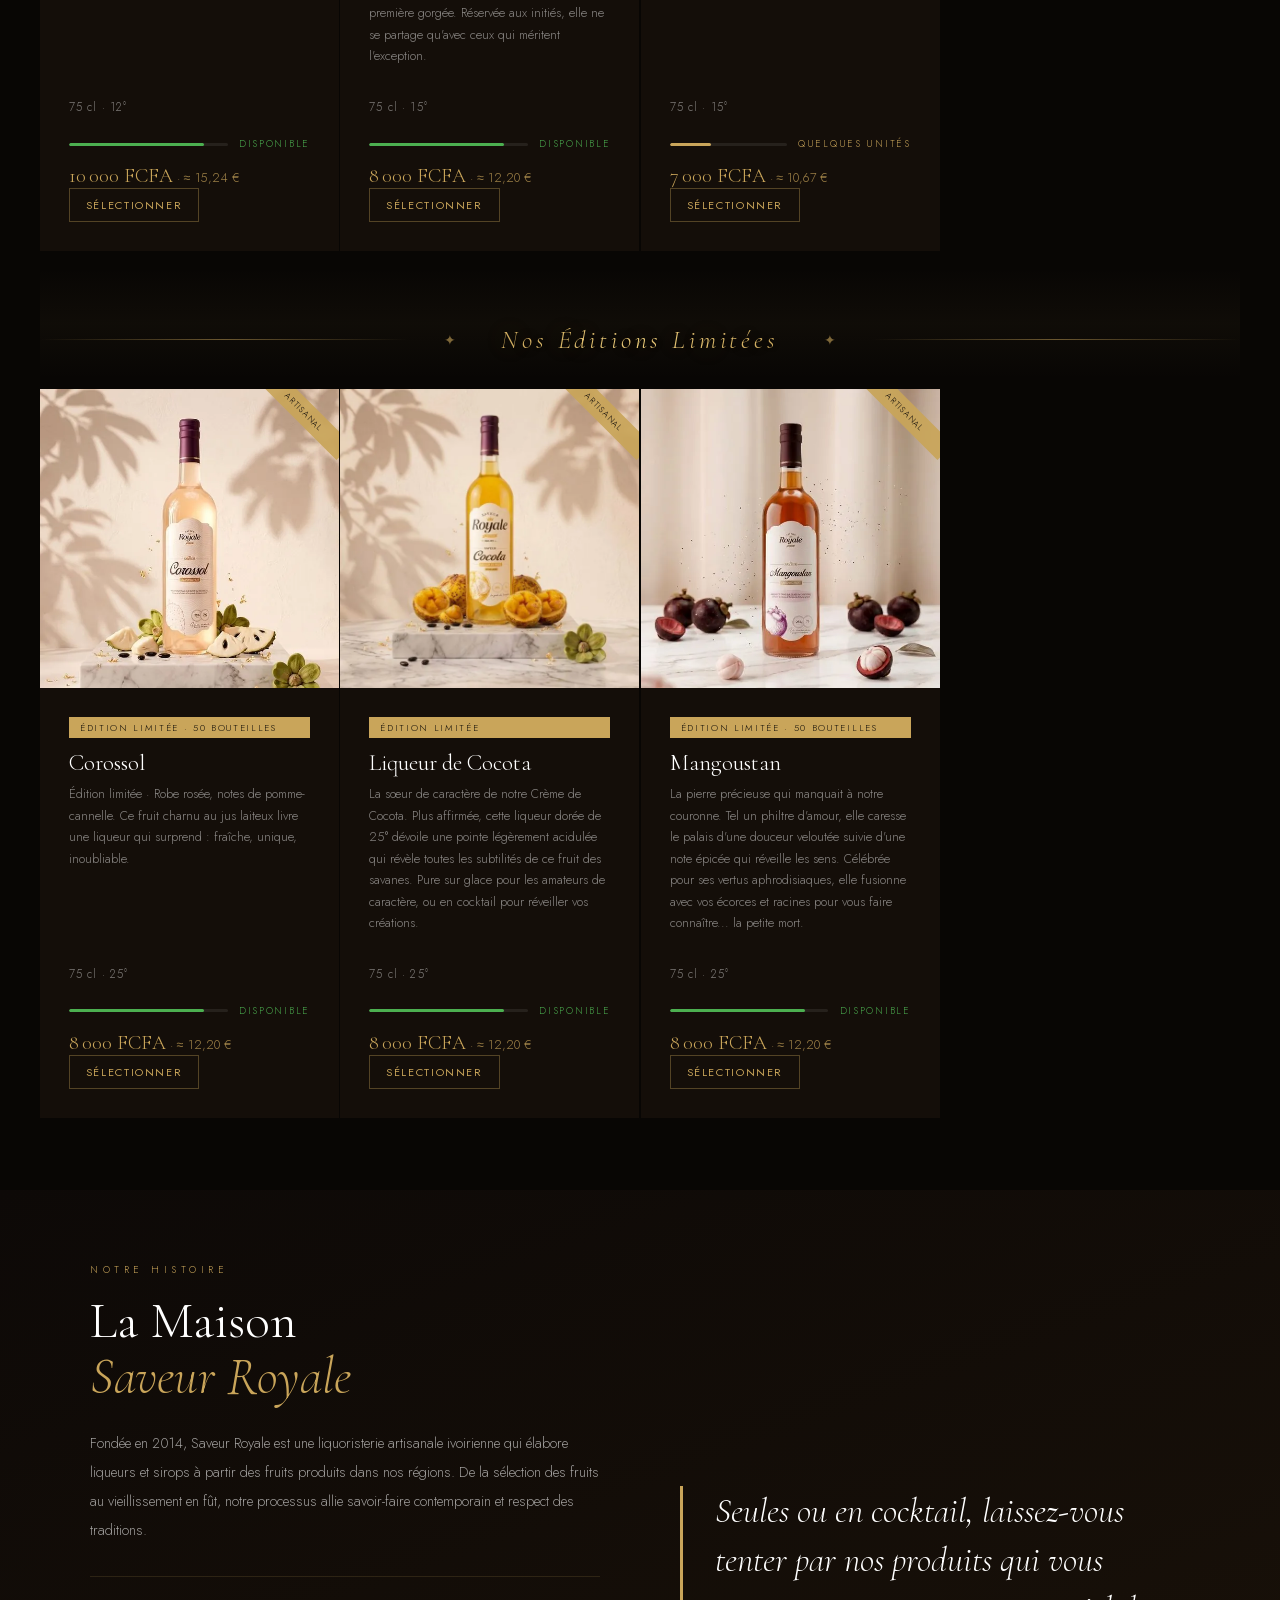
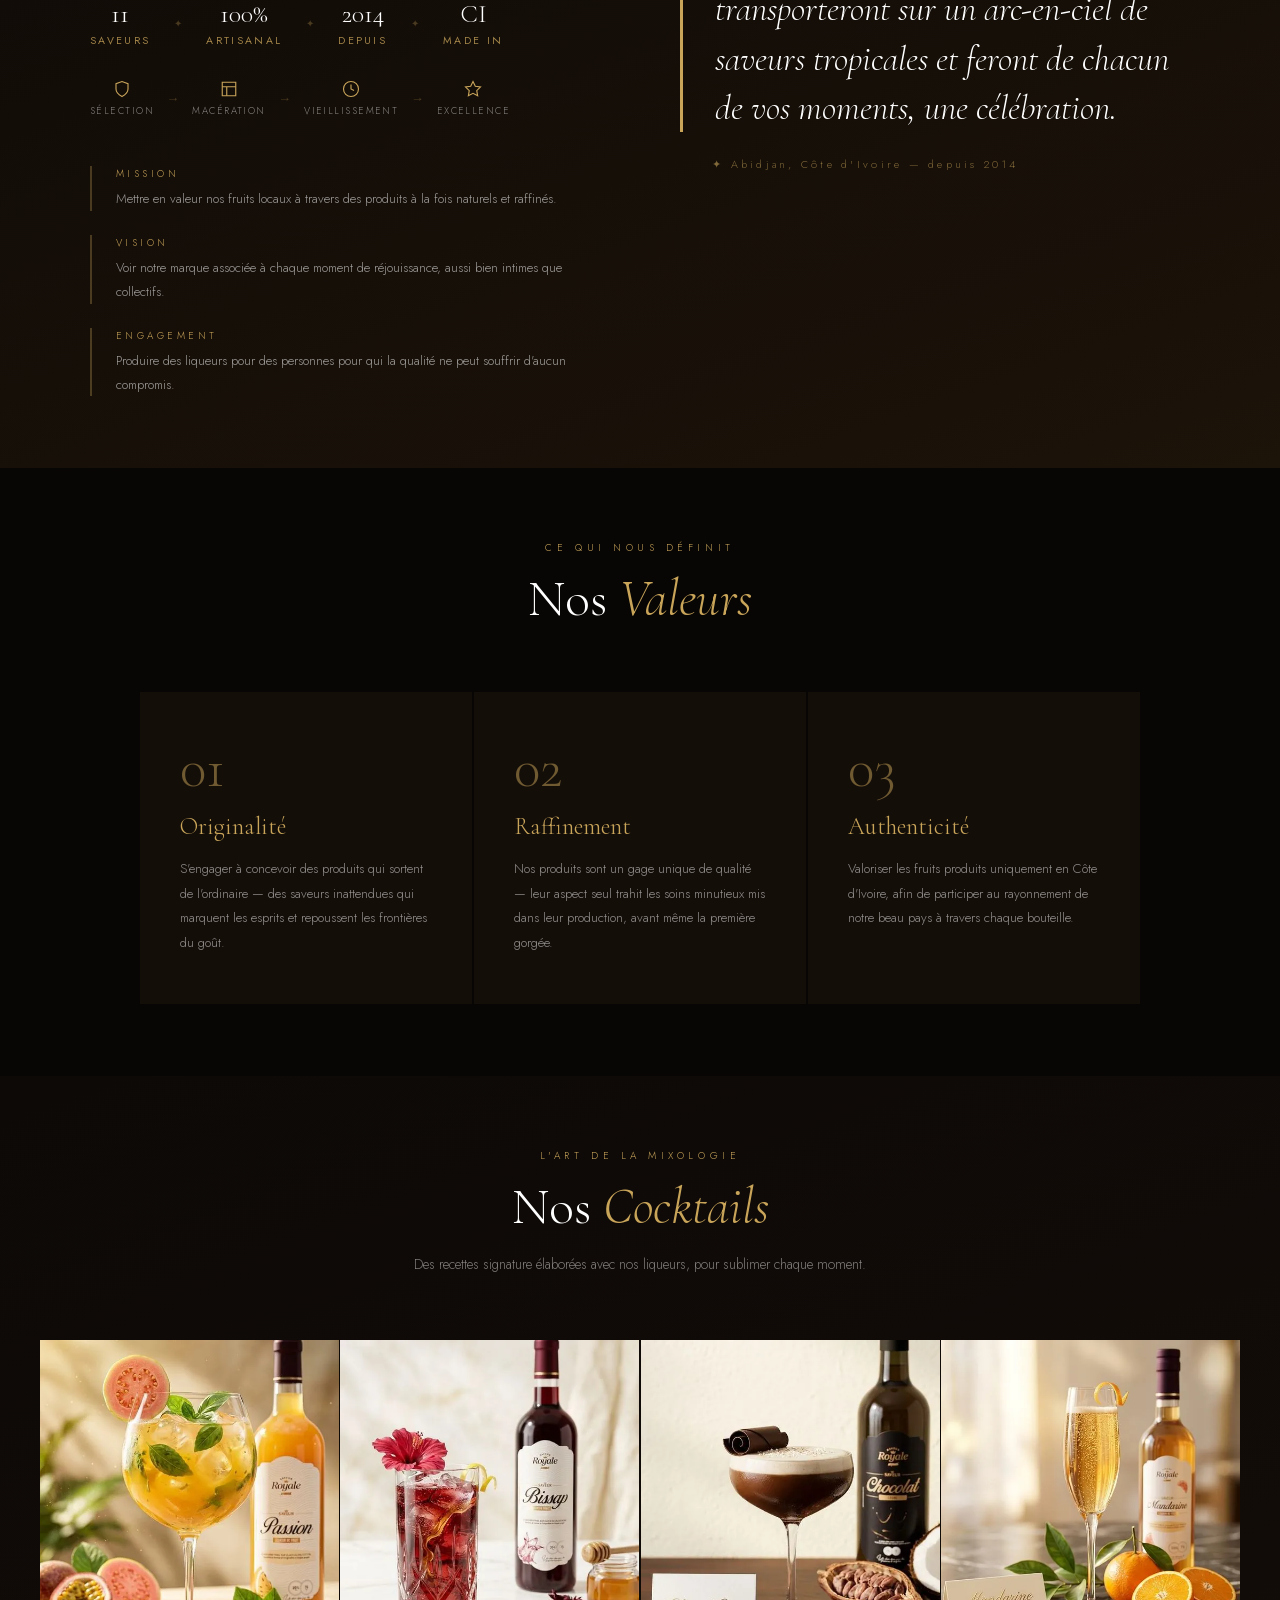
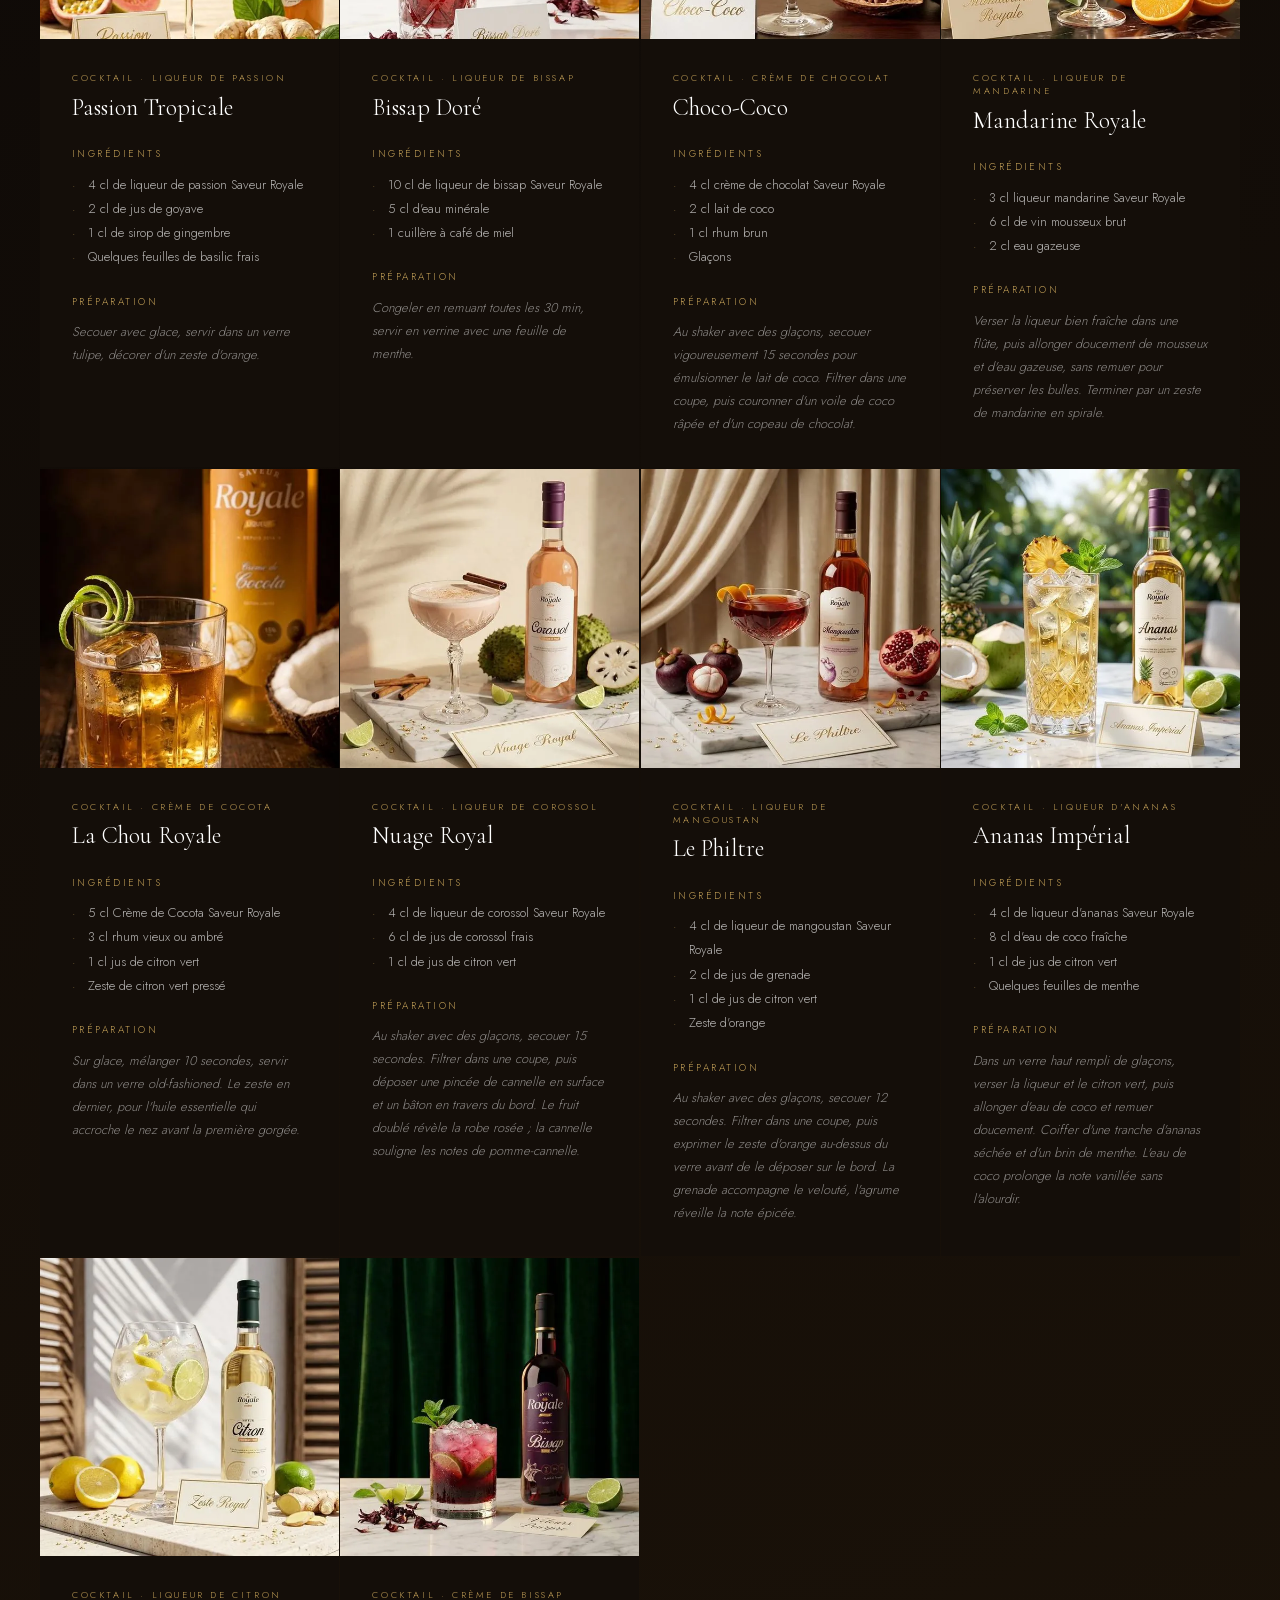
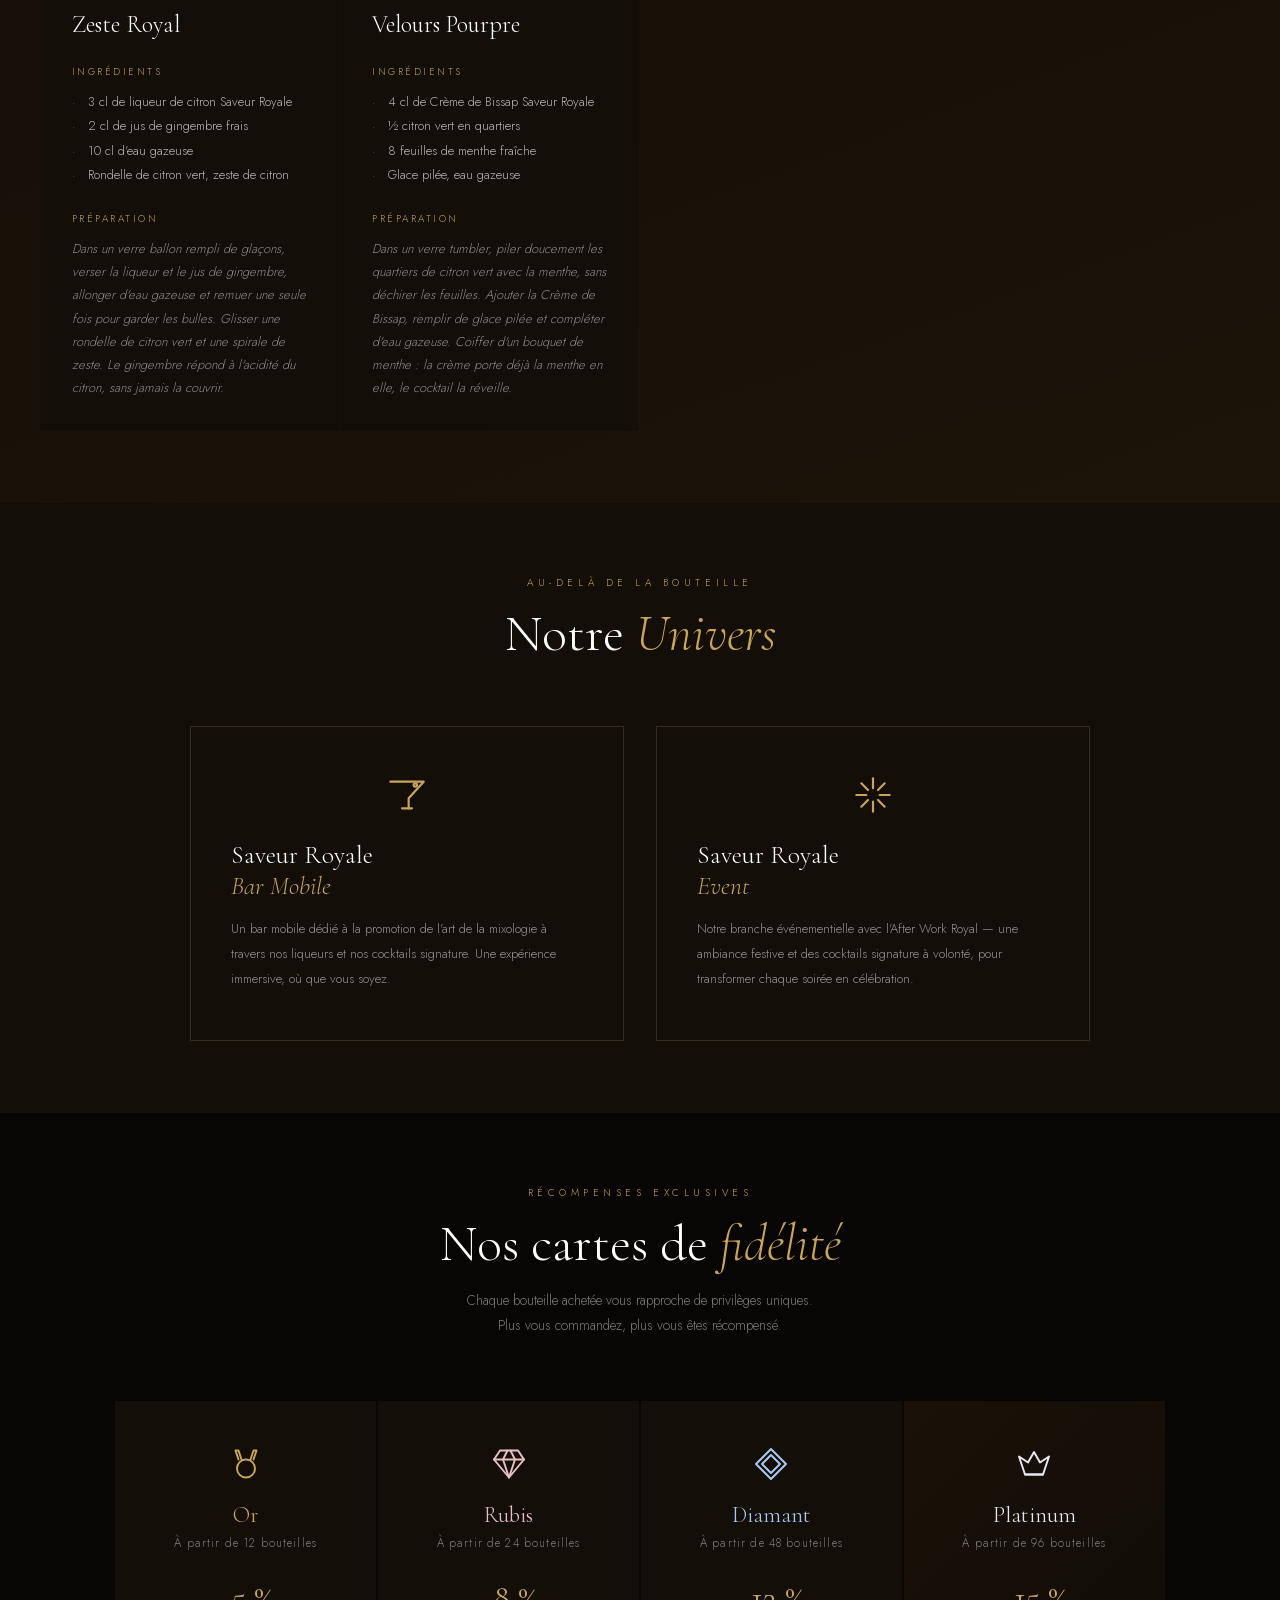
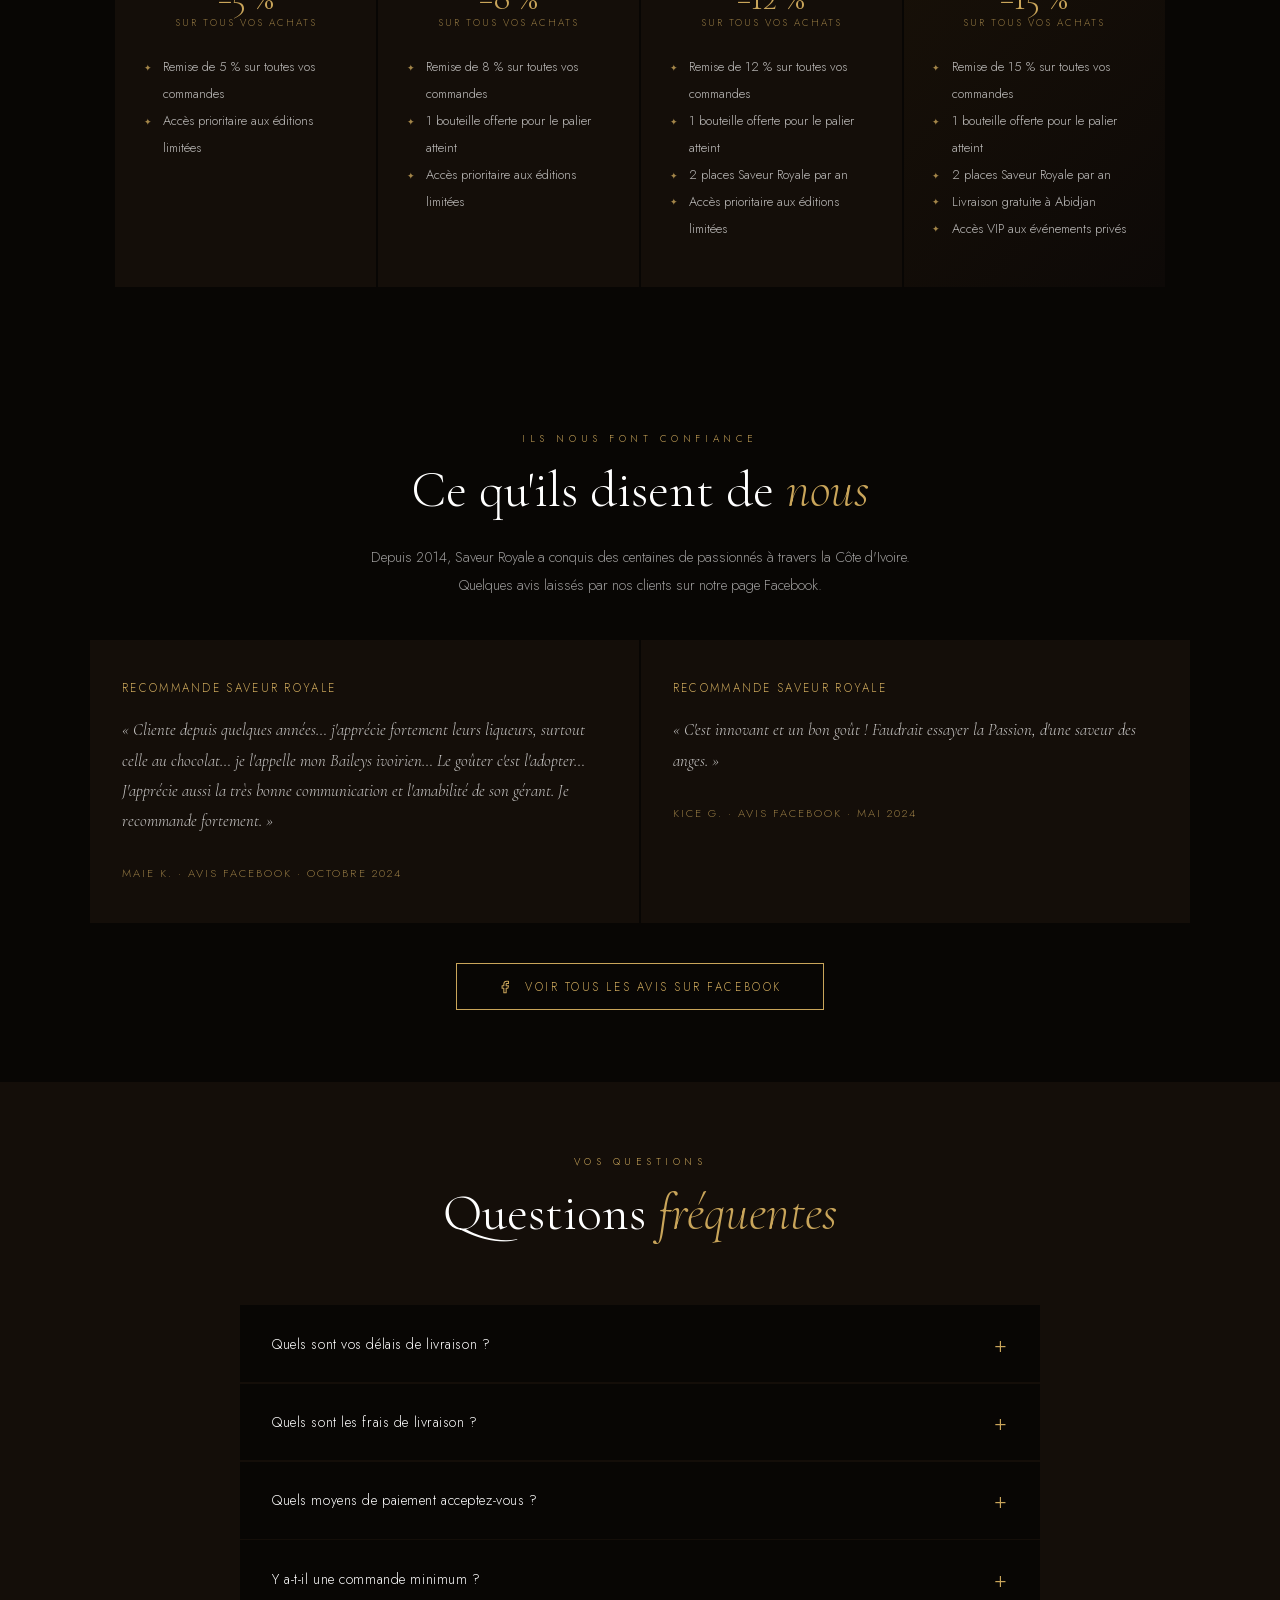
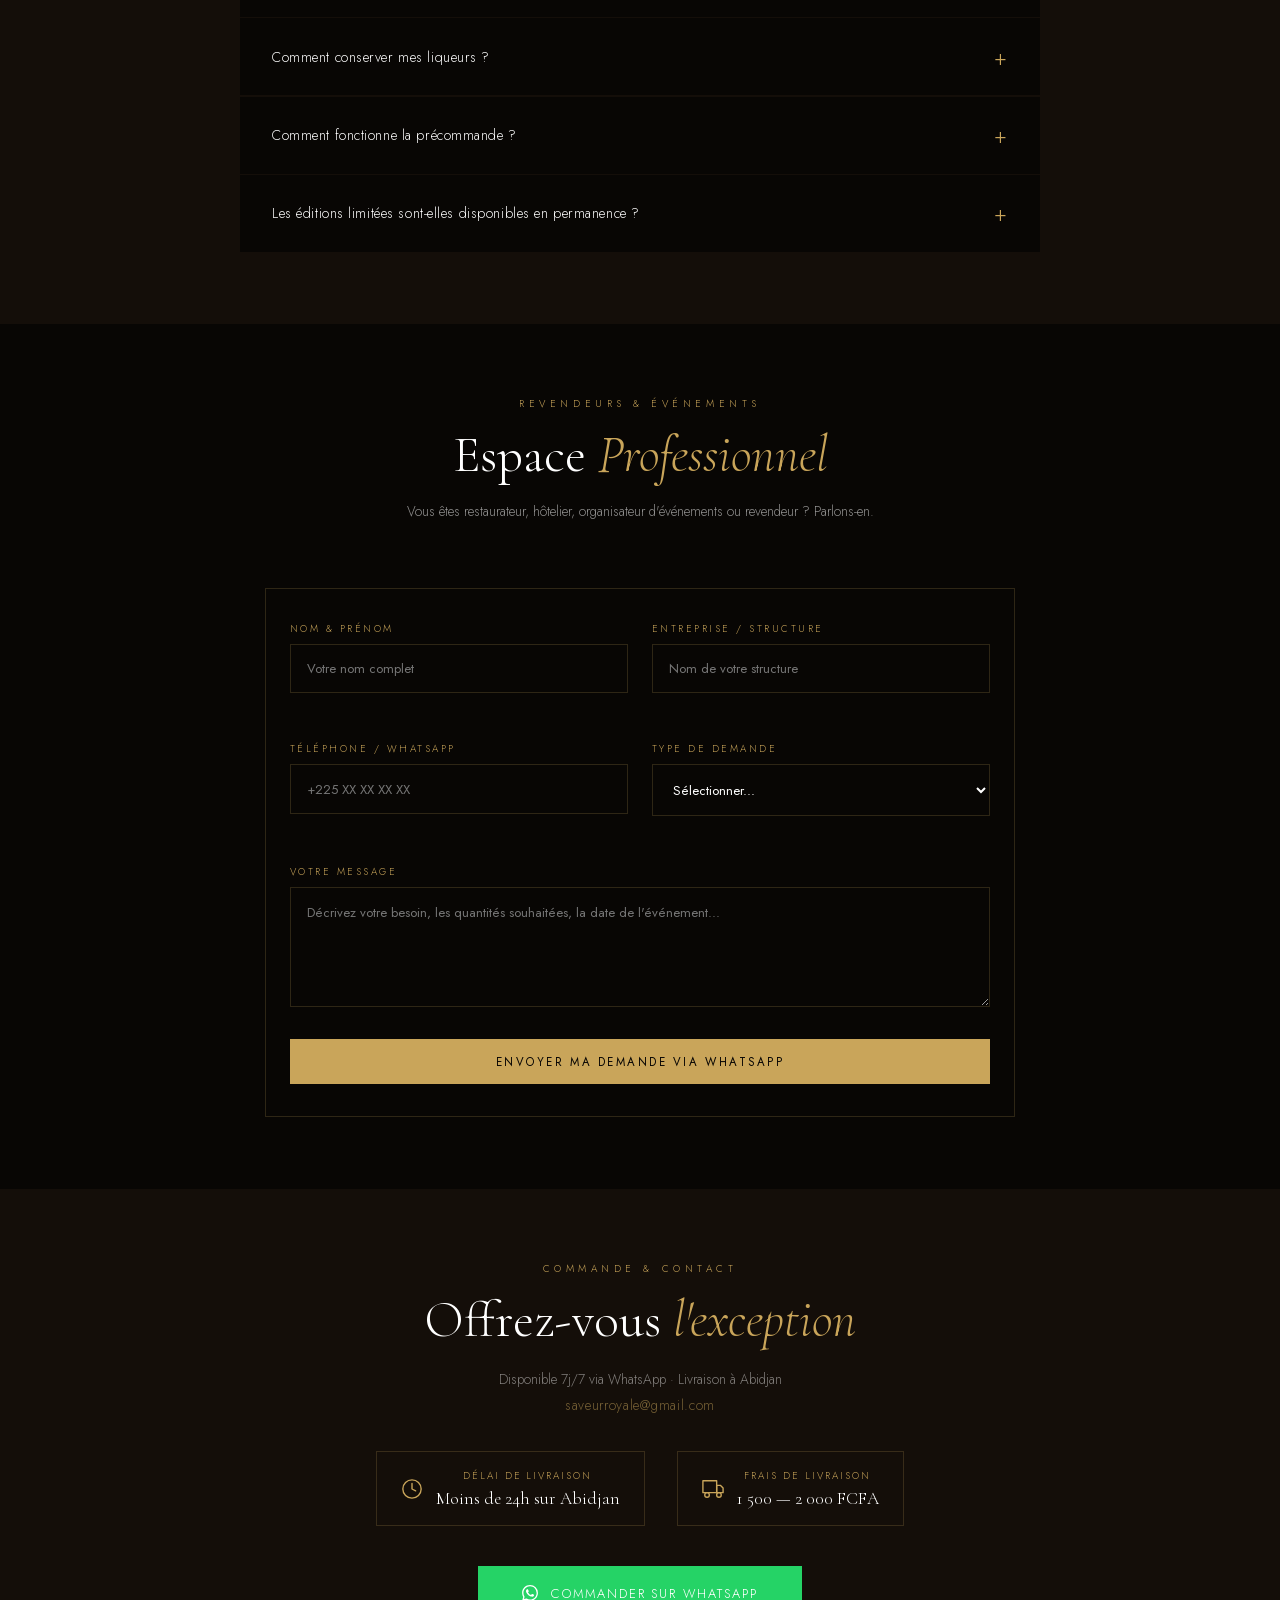
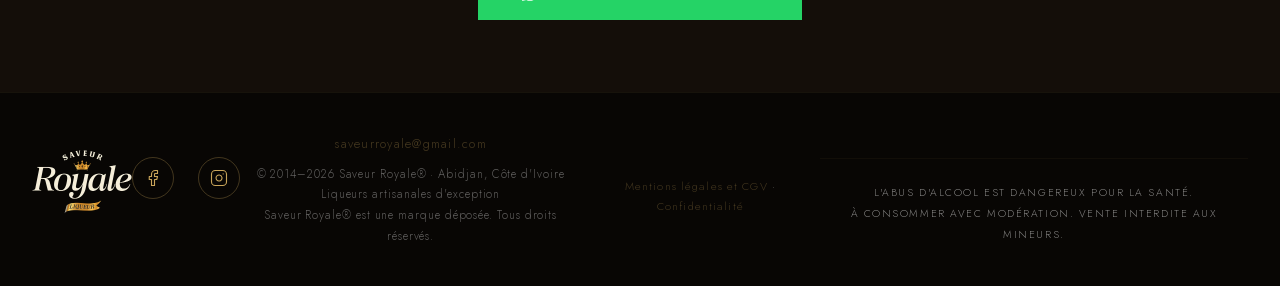
==== commit 12809a9d: "Sécurité : CSP stricte (scripts et envois limités au site, Facebook et GoatCounter), COOP ; chiffres" ====
--- a/index.html
+++ b/index.html
@@ -364,7 +364,7 @@
 .valeur-card:hover{transform:translateY(-5px);}
 .valeur-card::after{content:'';position:absolute;bottom:0;left:0;right:0;height:2px;background:linear-gradient(90deg,transparent,var(--or),transparent);transform:scaleX(0);transition:transform 0.4s;}
 .valeur-card:hover::after{transform:scaleX(1);}
-.valeur-num{font-family:'Cormorant Garamond',serif;font-size:3.5rem;color:rgba(201,165,90,0.12);font-weight:300;line-height:1;margin-bottom:1rem;}
+.valeur-num{font-family:'Cormorant Garamond',serif;font-size:3.5rem;color:rgba(201,165,90,0.5);font-weight:300;line-height:1;margin-bottom:1rem;}
 .valeur-name{font-family:'Cormorant Garamond',serif;font-size:1.5rem;color:var(--or);margin-bottom:1rem;}
 .valeur-desc{font-size:0.82rem;line-height:1.9;opacity:0.6;}
 
@@ -1874,8 +1874,8 @@
 function renderProducts(){
   const categories=[
     {label:"Nos Liqueurs",keys:["passion","bissap","ananas","citron","mandarine"]},
-    {label:"Nos Crèmes",keys:["chocolat","creme_bissap"]},
-    {label:"Nos Éditions Limitées",keys:["corossol","mangoustan","cocota","liqueur_cocota"]},
+    {label:"Nos Crèmes",keys:["chocolat","creme_bissap","cocota"]},
+    {label:"Nos Éditions Limitées",keys:["corossol","mangoustan","liqueur_cocota"]},
   ];
   let out='';
   categories.forEach(cat=>{
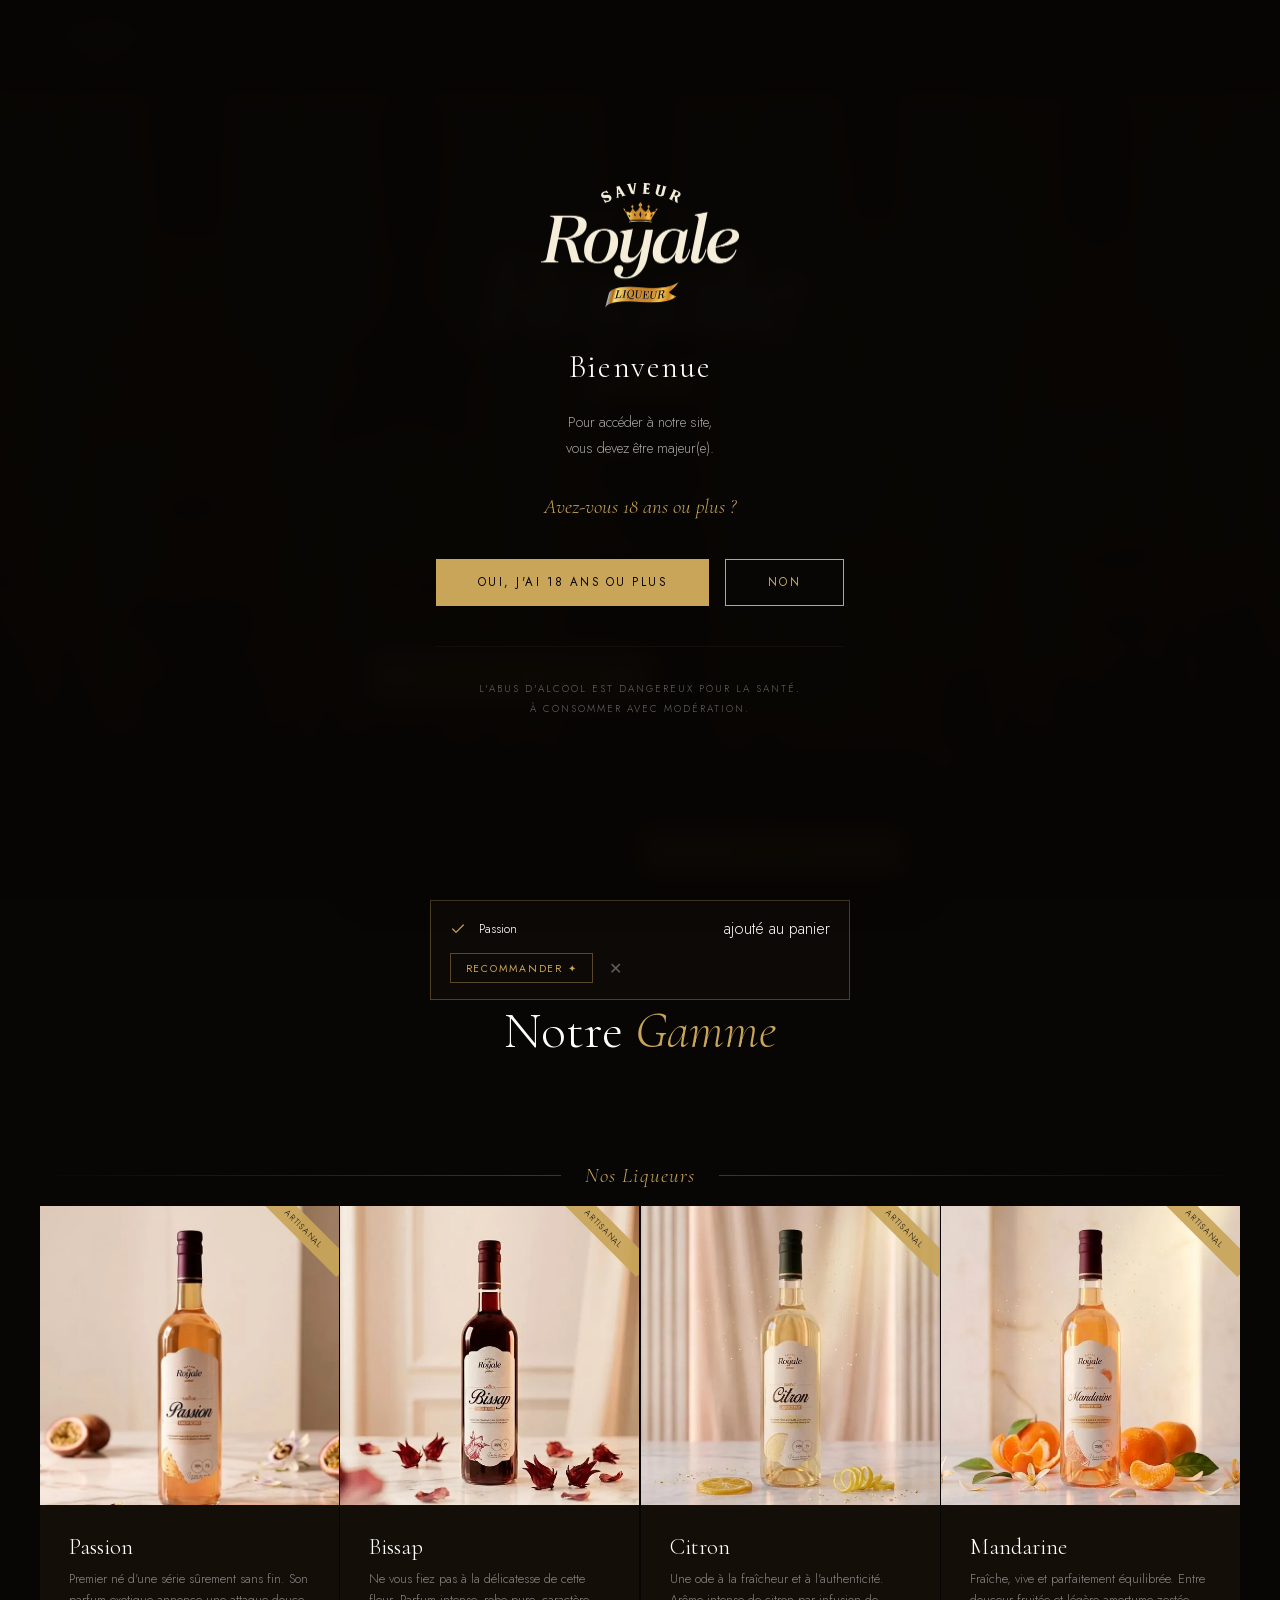
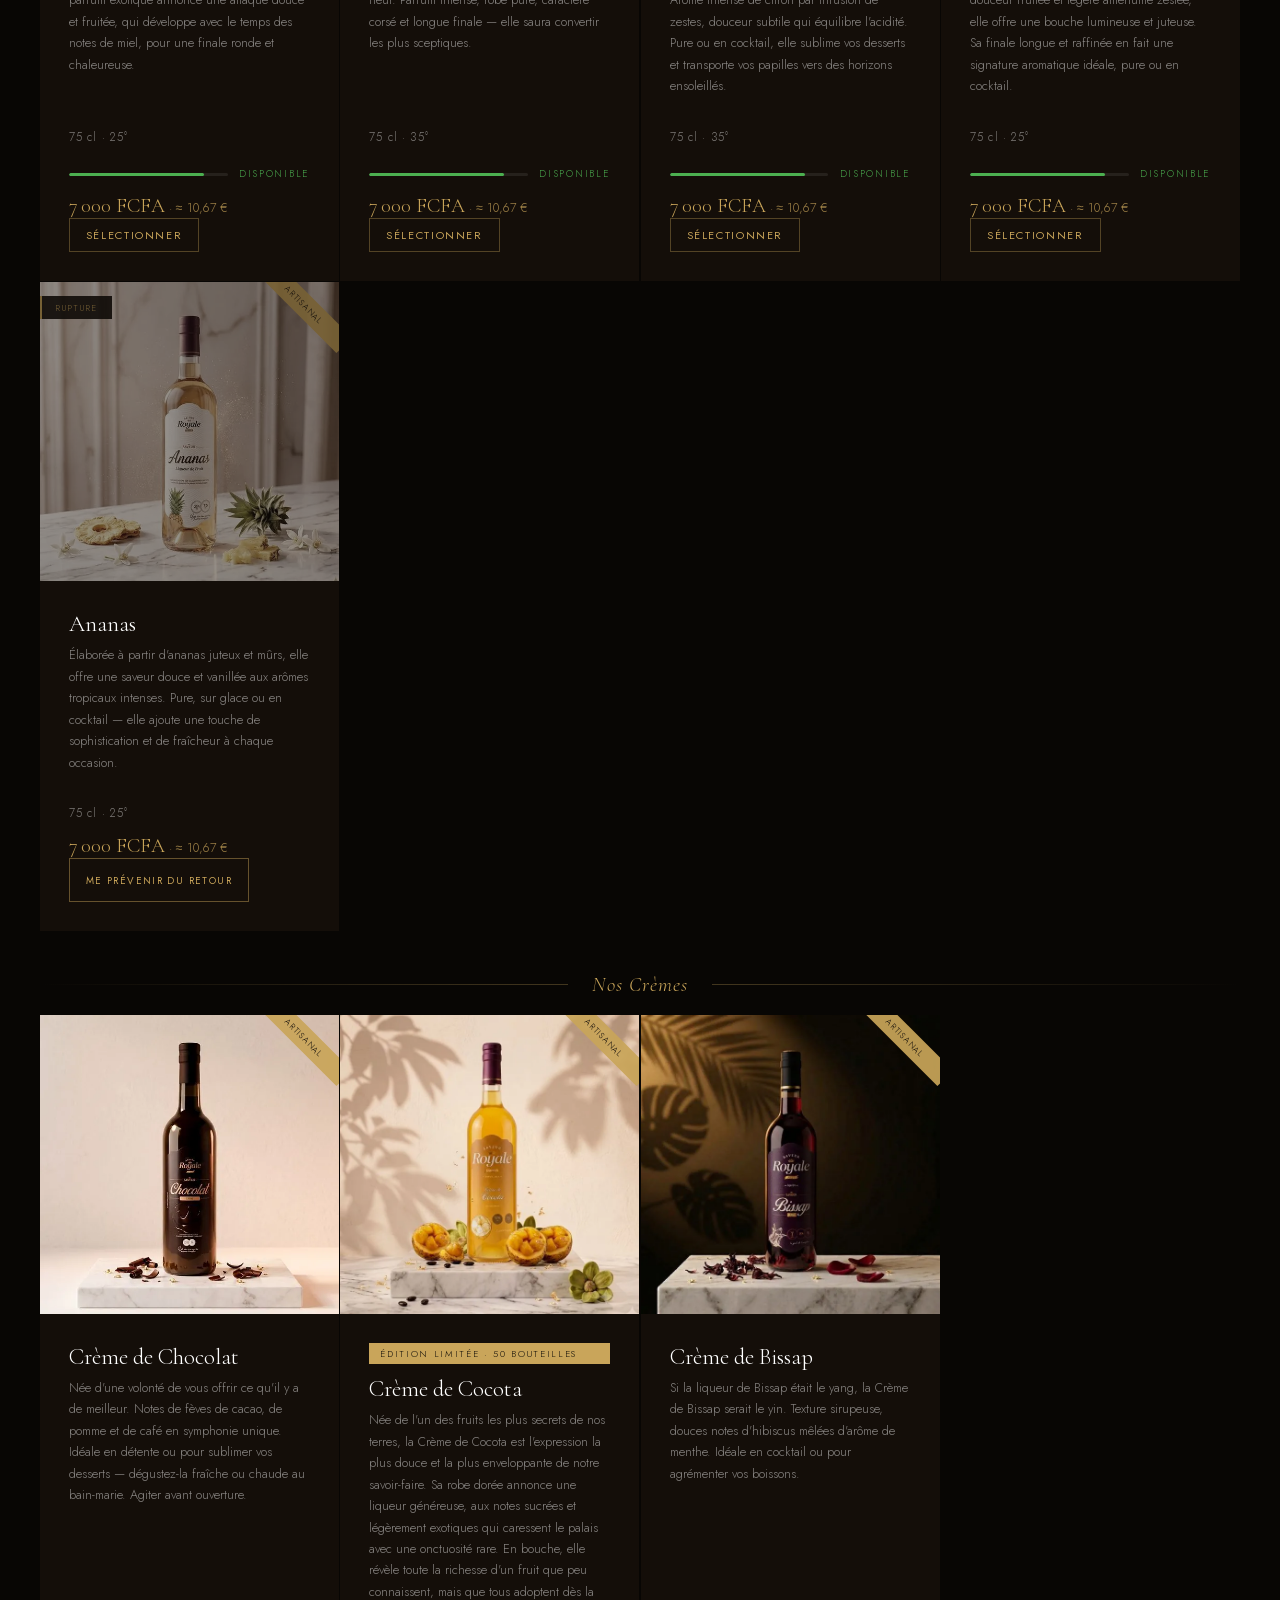
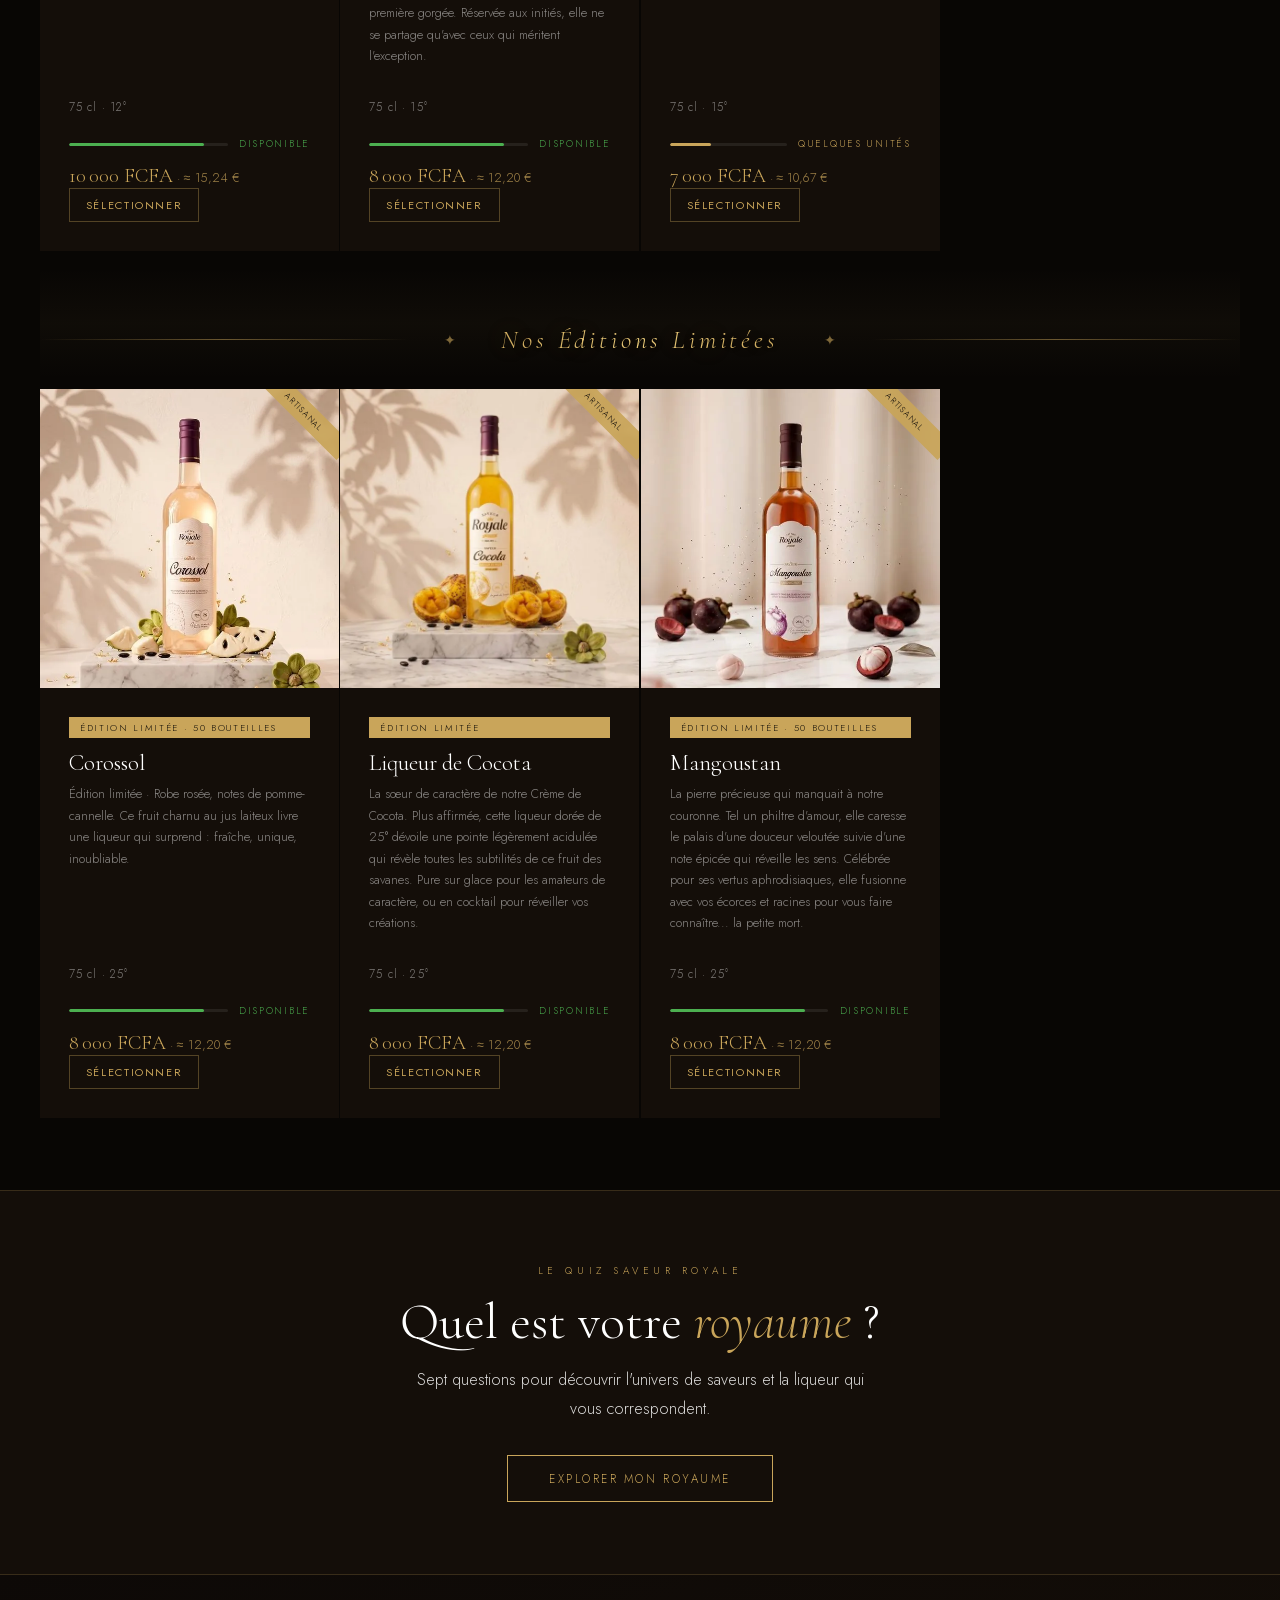
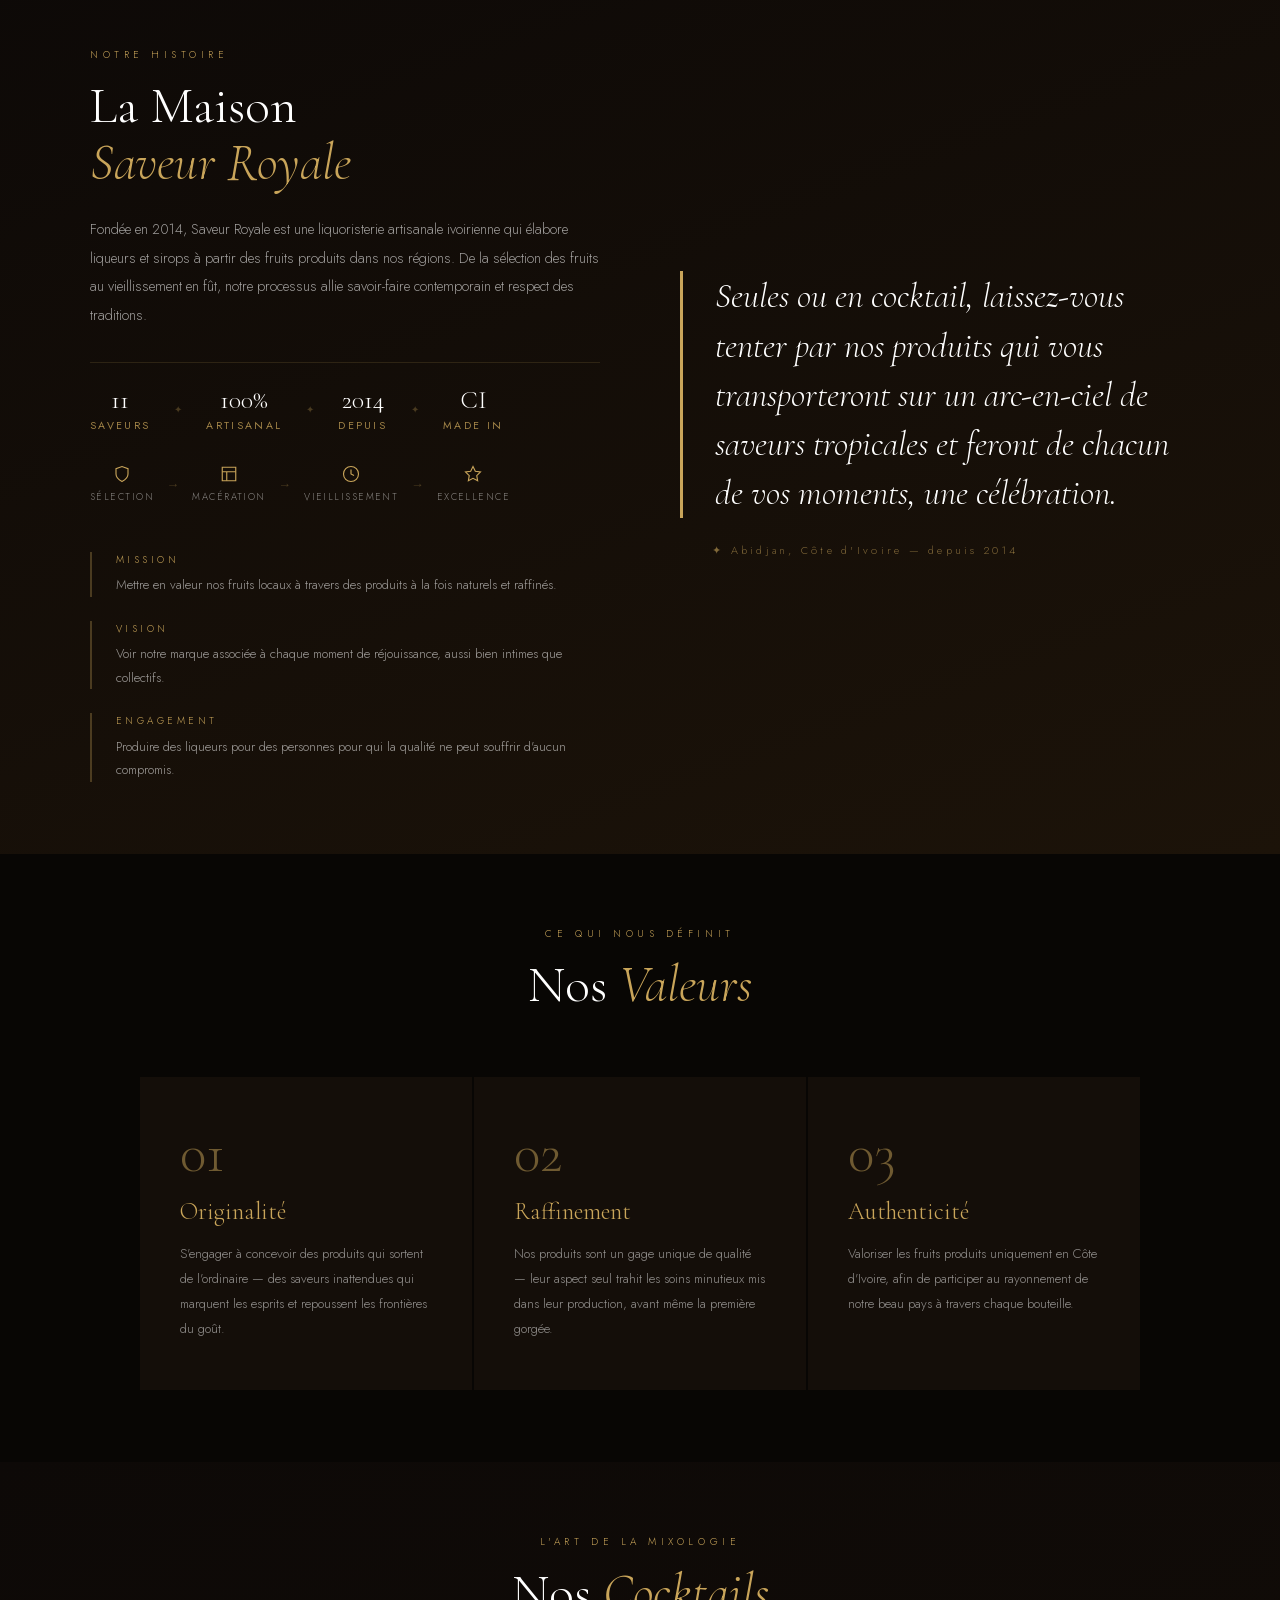
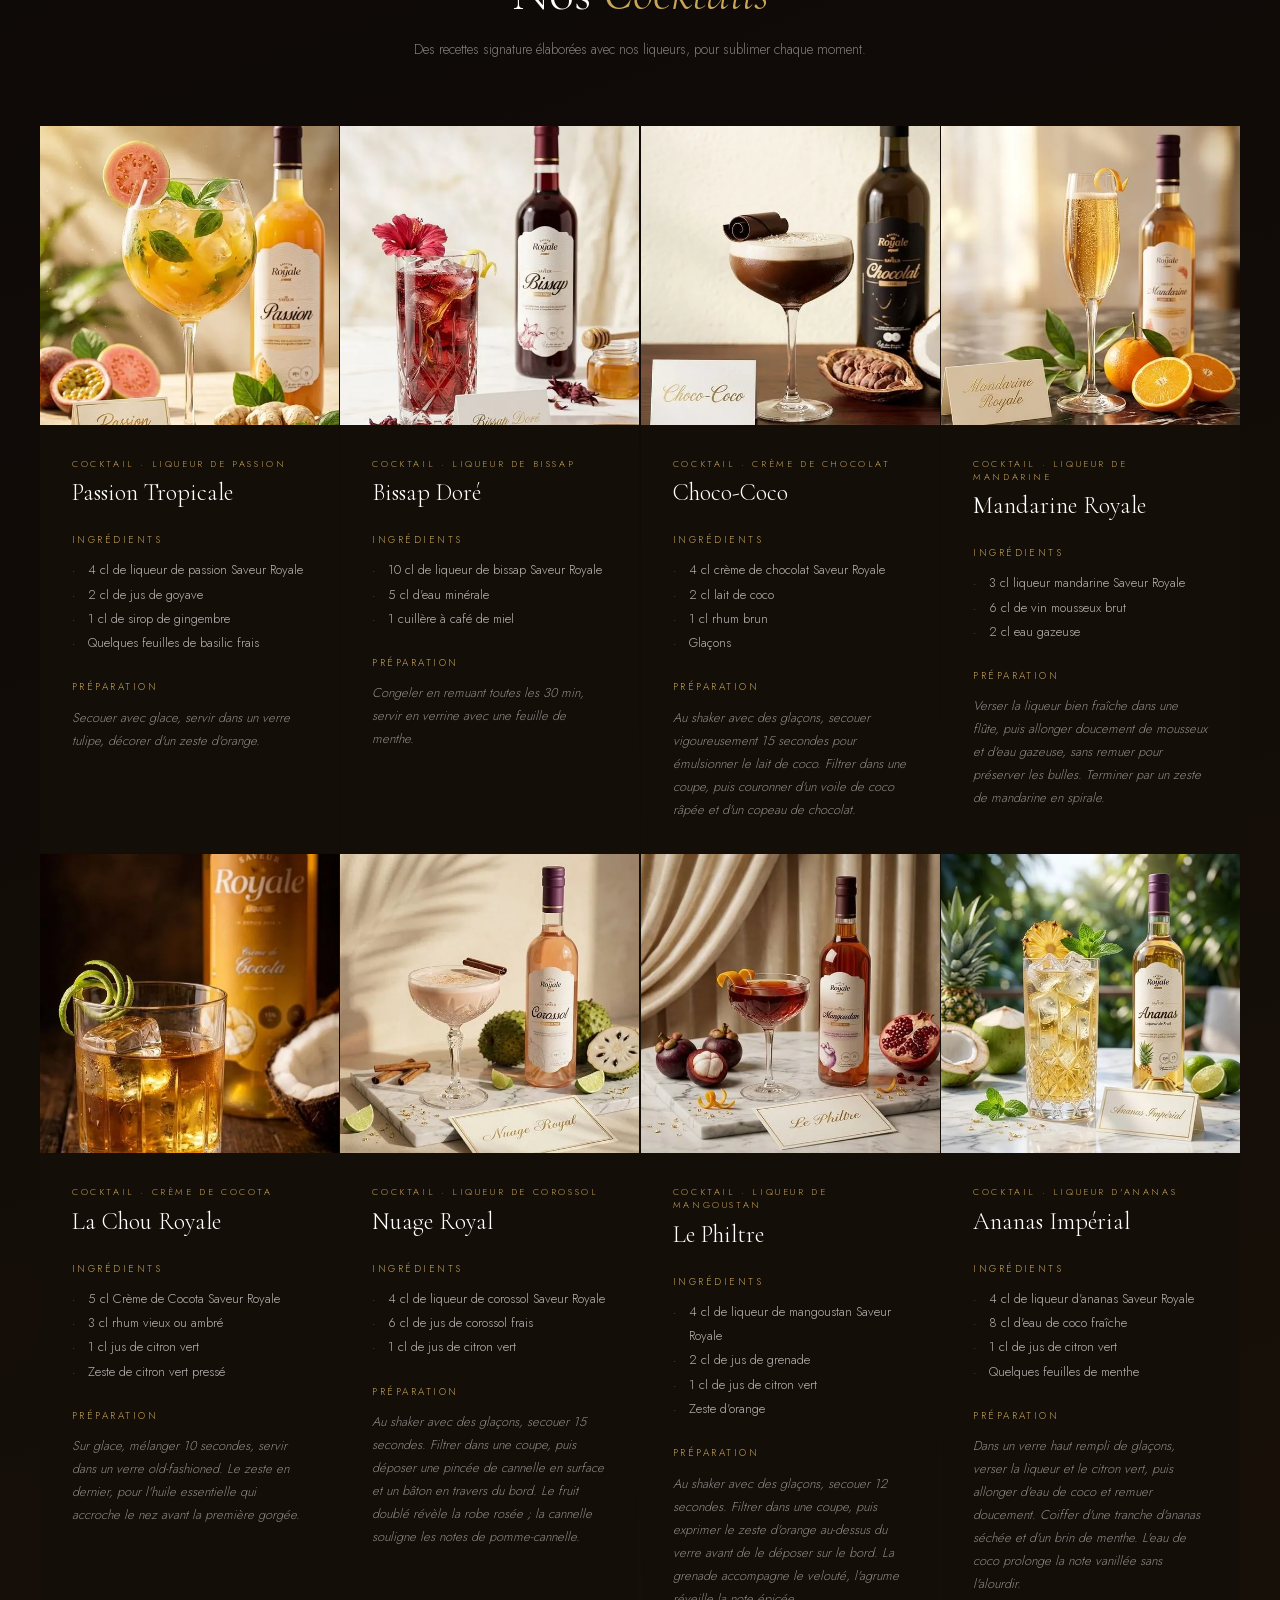
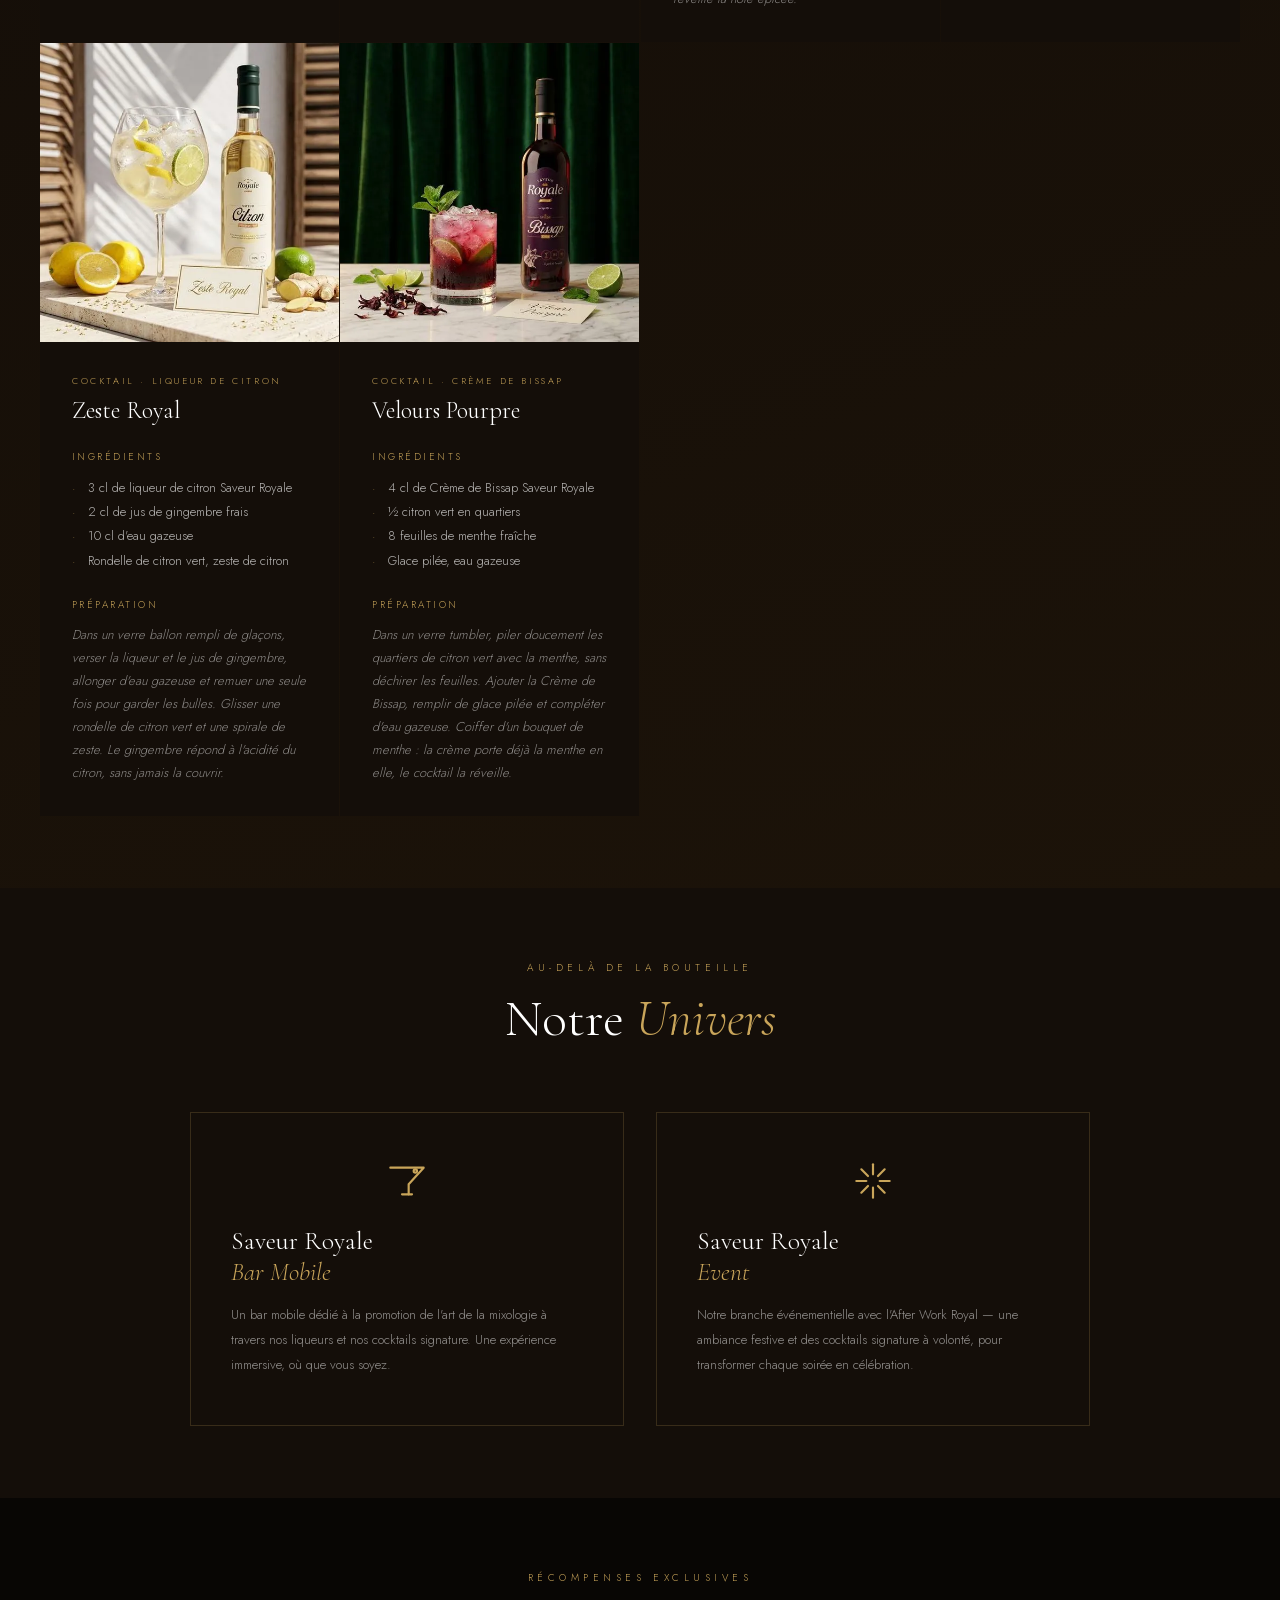
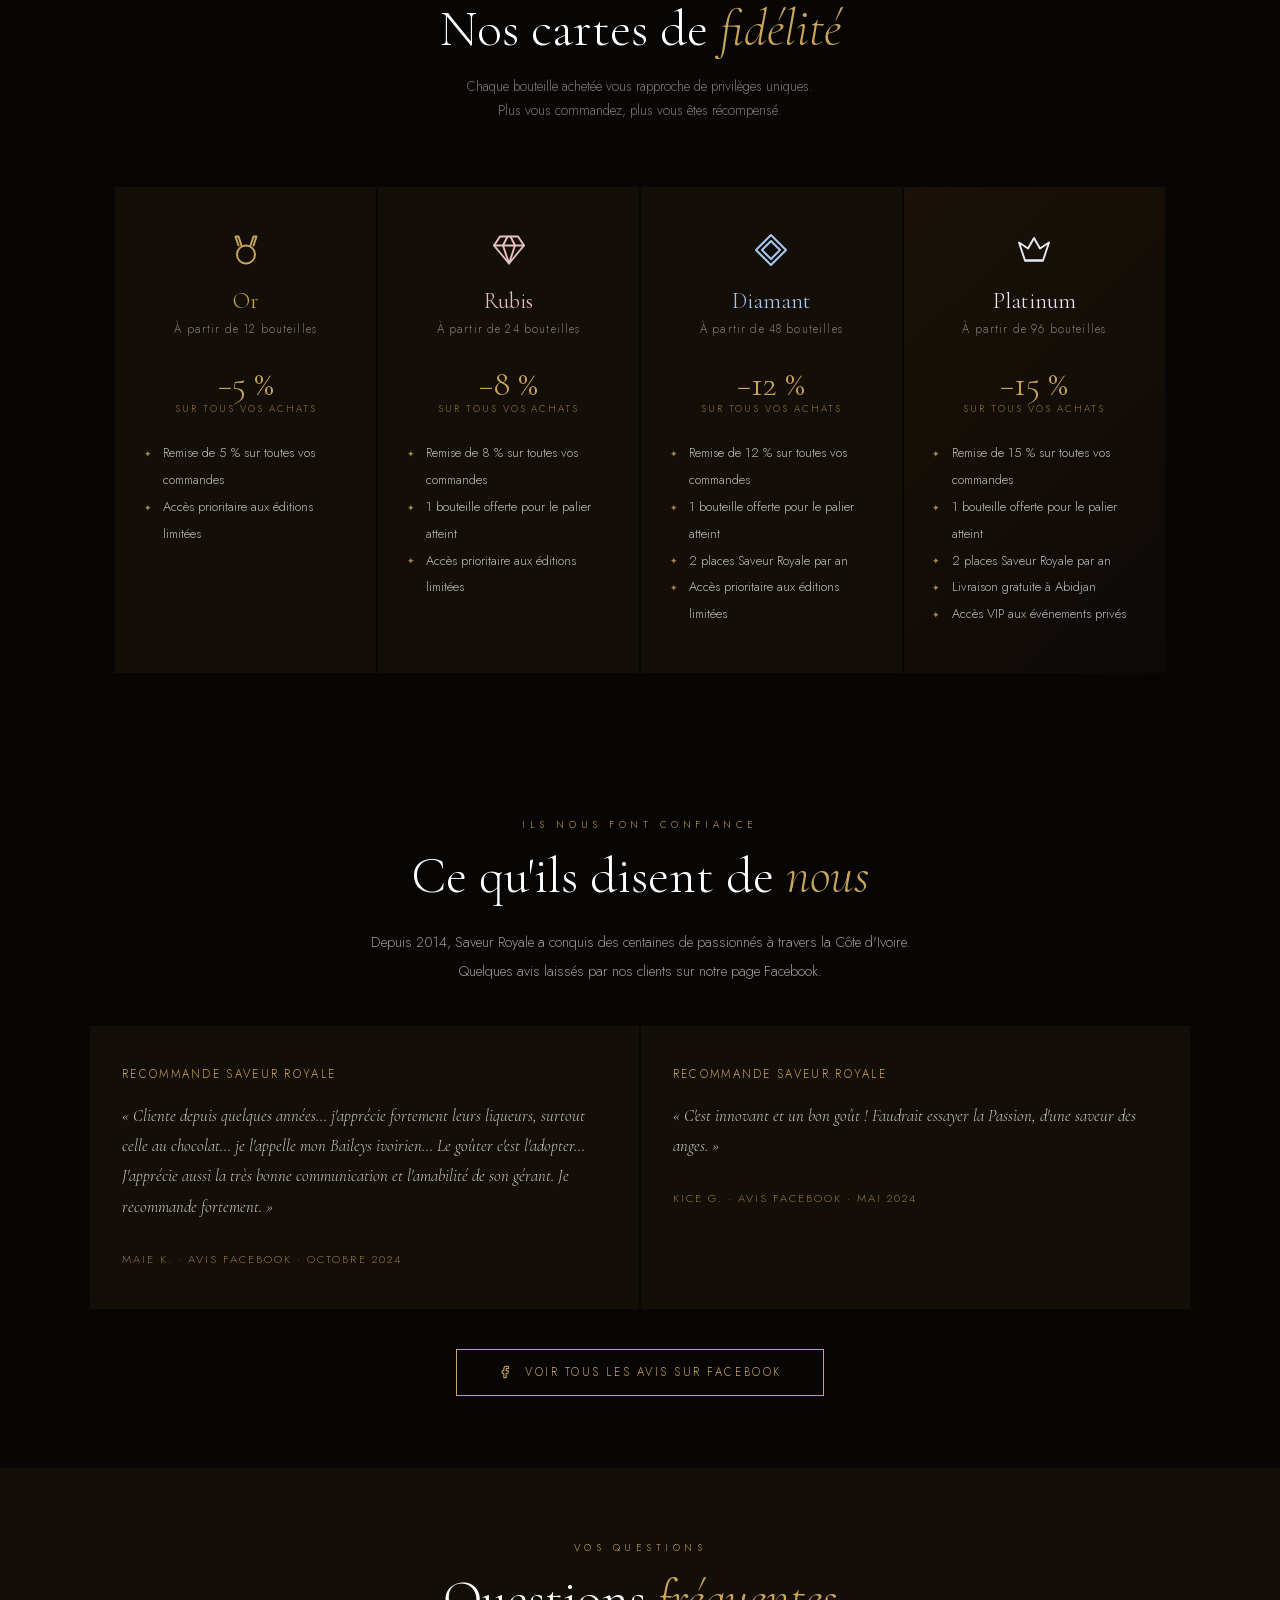
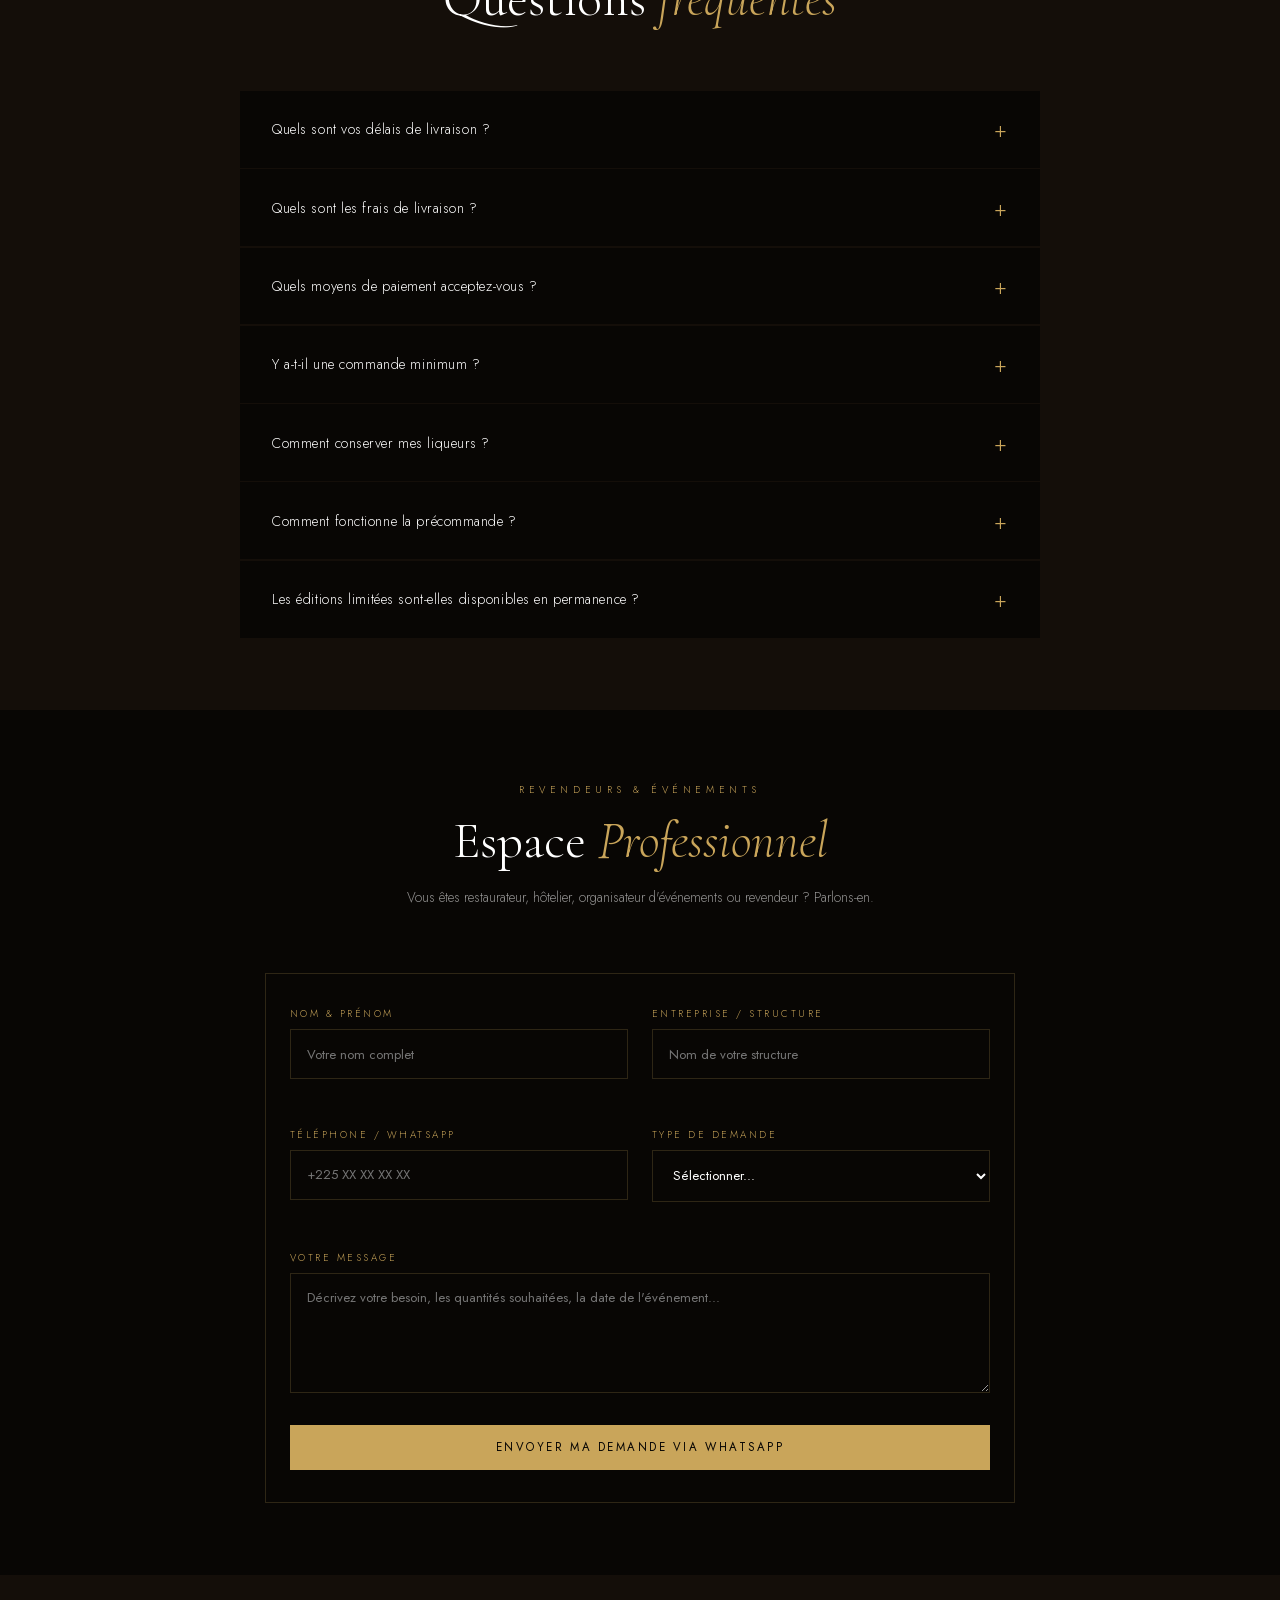
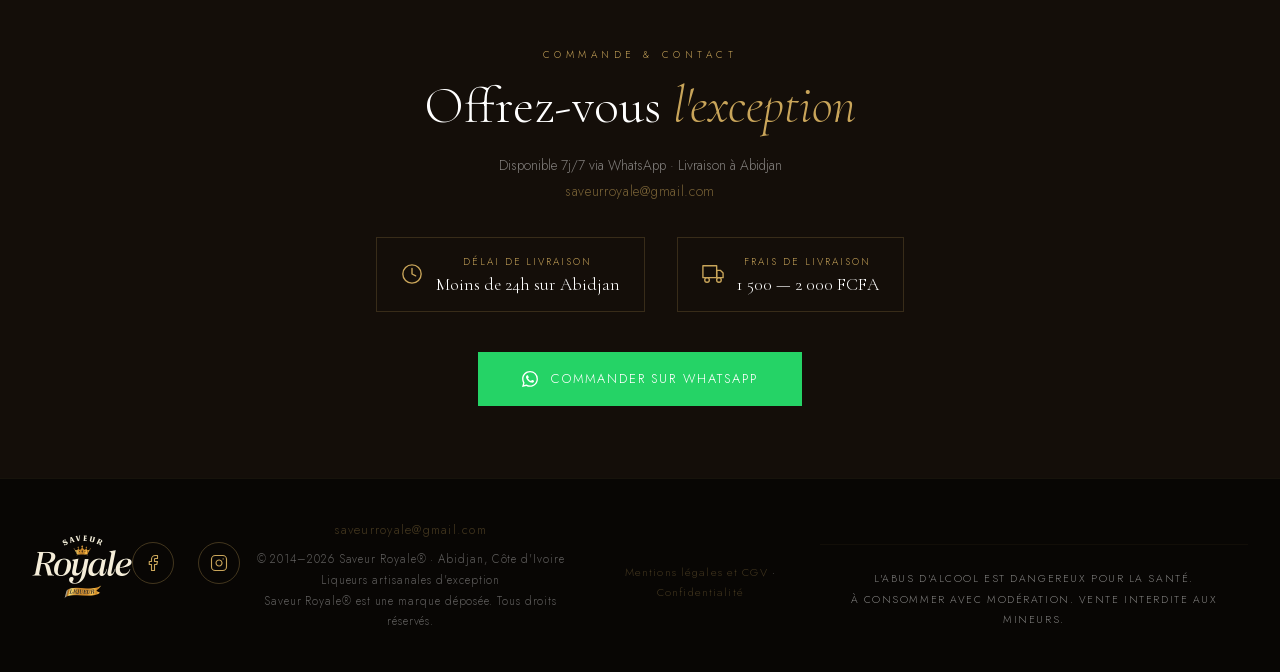
==== commit 8e5e6eb7: "Point d'entrée du quiz : bandeau entre Notre Gamme et La Maison, lien menu mobile, entrée sitemap (v" ====
--- a/index.html
+++ b/index.html
@@ -1131,6 +1131,9 @@
 h3.product-cat-label,h4.product-name{margin-top:0;font-weight:inherit;}
 .cocktails-grid:focus-visible{outline:1px solid var(--or);outline-offset:4px;}
 .prix-euro{font-family:'Jost',sans-serif;font-size:0.62em;opacity:0.75;white-space:nowrap;}
+/* Bandeau d'accès au quiz */
+.quiz-invite{background:var(--espresso);text-align:center;padding:4.5rem 1.5rem;border-top:1px solid rgba(201,165,90,0.2);border-bottom:1px solid rgba(201,165,90,0.2);}
+.quiz-invite-texte{max-width:460px;margin:1rem auto 2rem;opacity:0.85;line-height:1.8;}
 /* Bouton WhatsApp flottant */
 .wa-float{position:fixed;right:16px;bottom:20px;z-index:150;width:56px;height:56px;border-radius:50%;background:#25D366;color:#fff;display:flex;align-items:center;justify-content:center;box-shadow:0 4px 14px rgba(0,0,0,0.45);opacity:0;transform:translateY(20px);pointer-events:none;transition:opacity 0.3s,transform 0.3s;}
 .wa-float.visible{opacity:1;transform:none;pointer-events:auto;}
@@ -1196,6 +1199,7 @@
   <a href="javascript:void(0)" onclick="goTo('fidelite')">Nos Cartes de Fidélité</a>
   <a href="javascript:void(0)" onclick="goTo('pro')">Espace Pro</a>
   <a href="javascript:void(0)" onclick="goTo('contact')">Commander</a>
+  <a href="/quiz/">Découvrir mon royaume</a>
 </div>
 
 <section class="hero">
@@ -1217,6 +1221,14 @@
   <div class="products-grid" id="products-grid"></div>
 </section>
 
+
+<!-- QUIZ -->
+<section class="quiz-invite" aria-labelledby="quiz-invite-titre">
+  <span class="section-label">Le quiz Saveur Royale</span>
+  <h2 id="quiz-invite-titre" class="section-title">Quel est votre <em>royaume</em>&nbsp;?</h2>
+  <p class="quiz-invite-texte">Sept questions pour découvrir l'univers de saveurs et la liqueur qui vous correspondent.</p>
+  <a href="/quiz/" class="btn-outline">Explorer mon royaume</a>
+</section>
 
 <!-- À PROPOS -->
 <section id="maison">
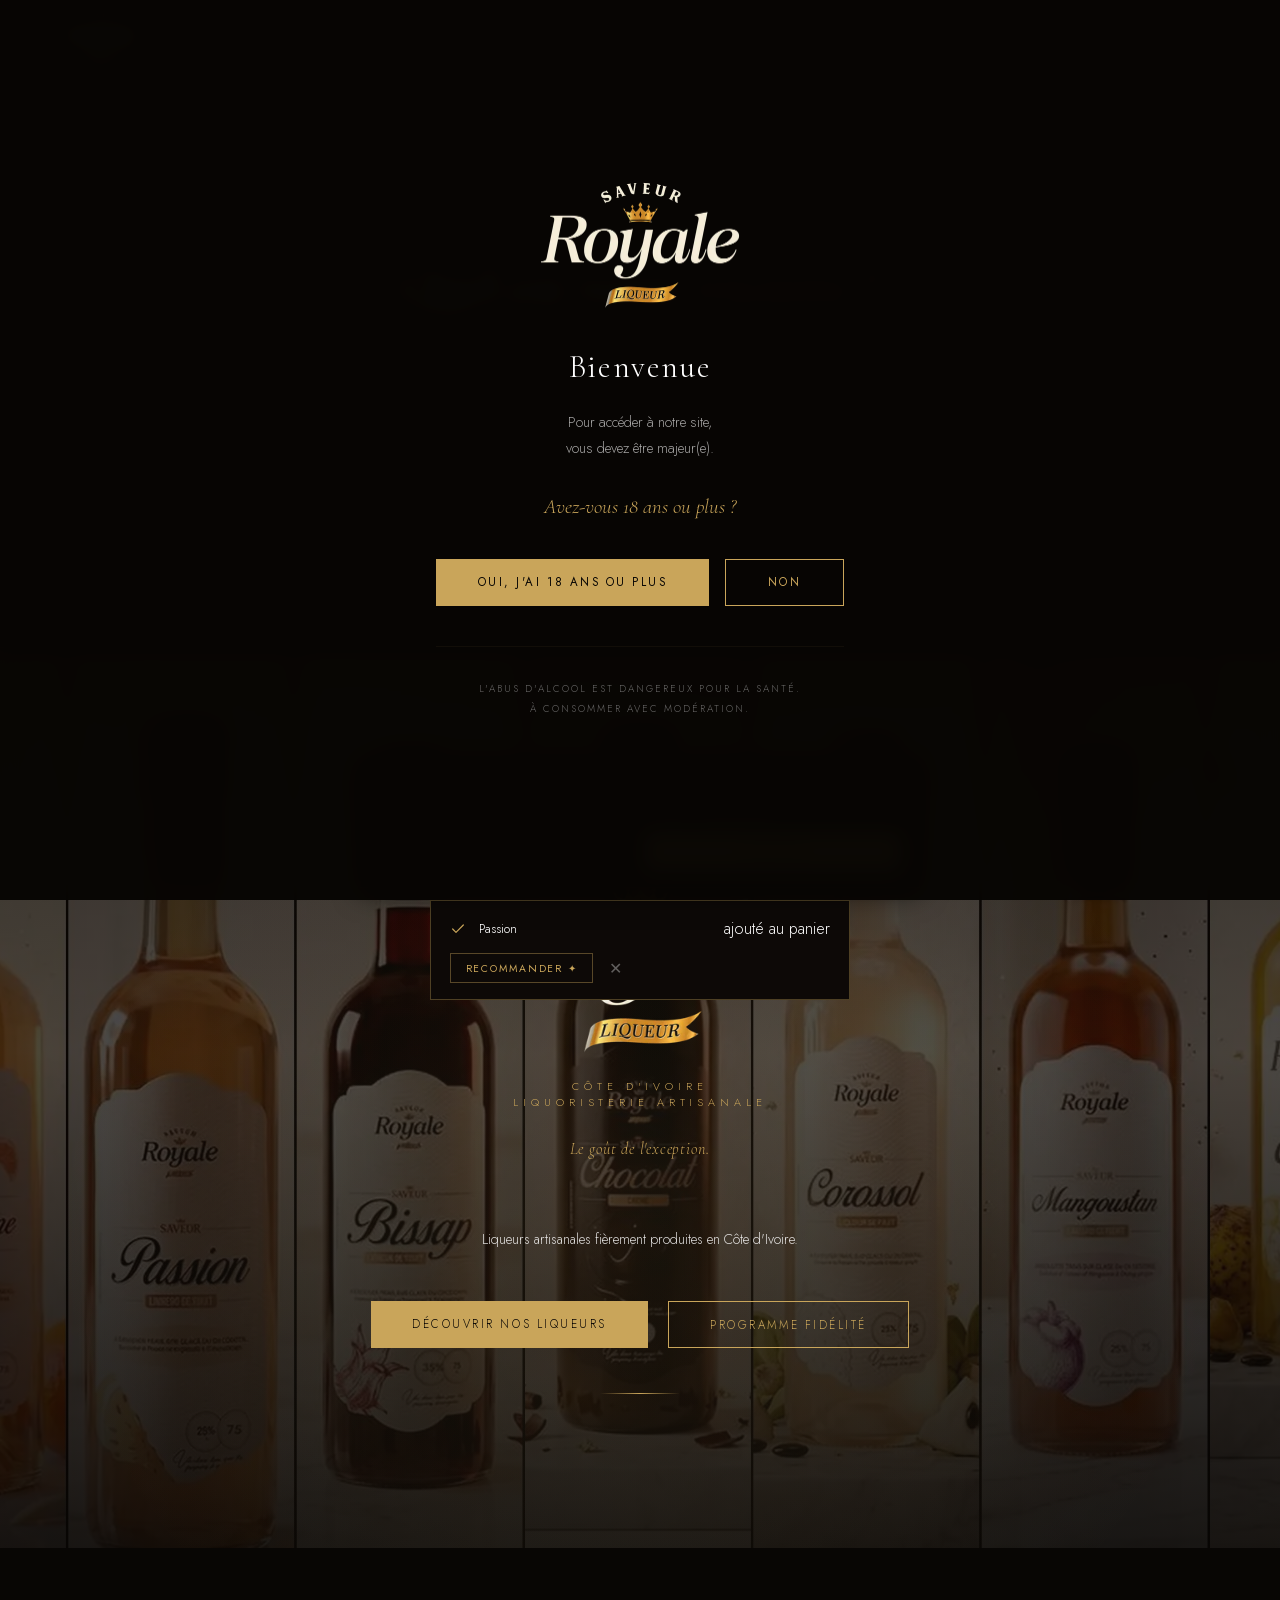
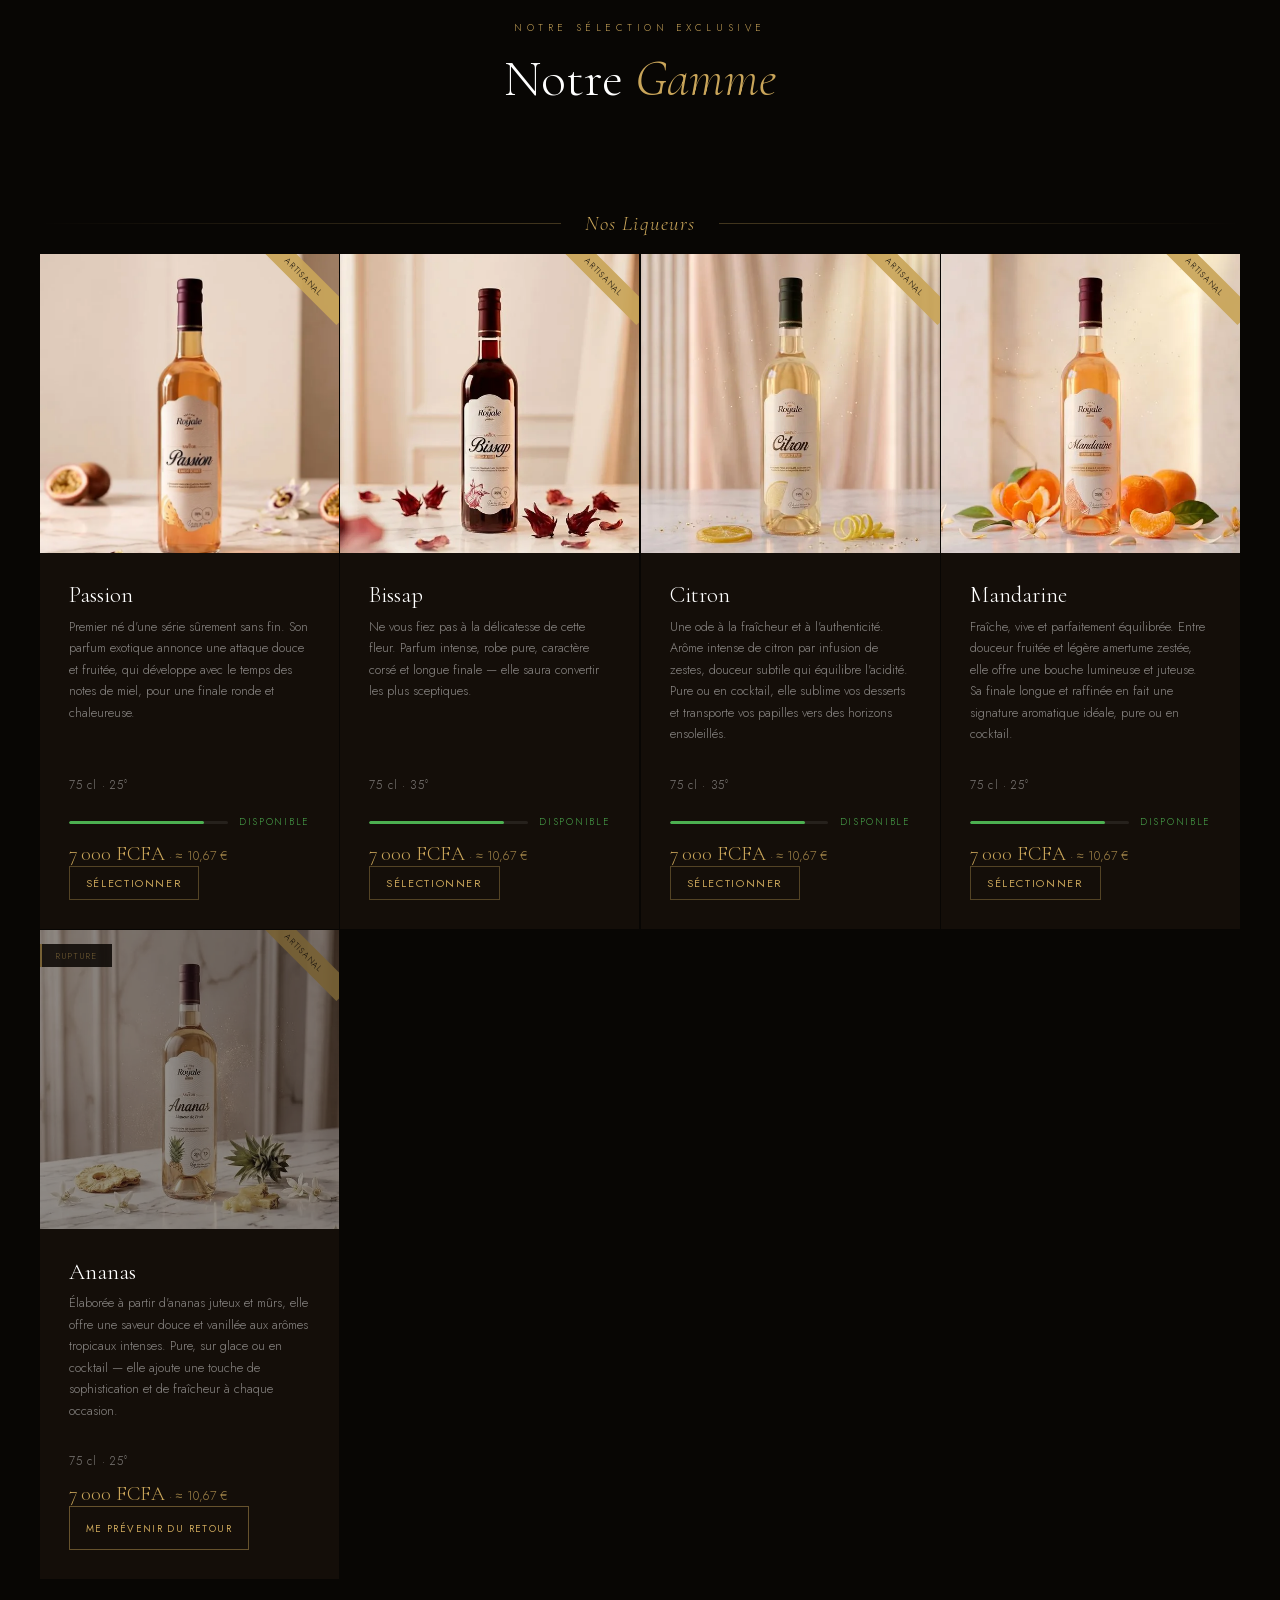
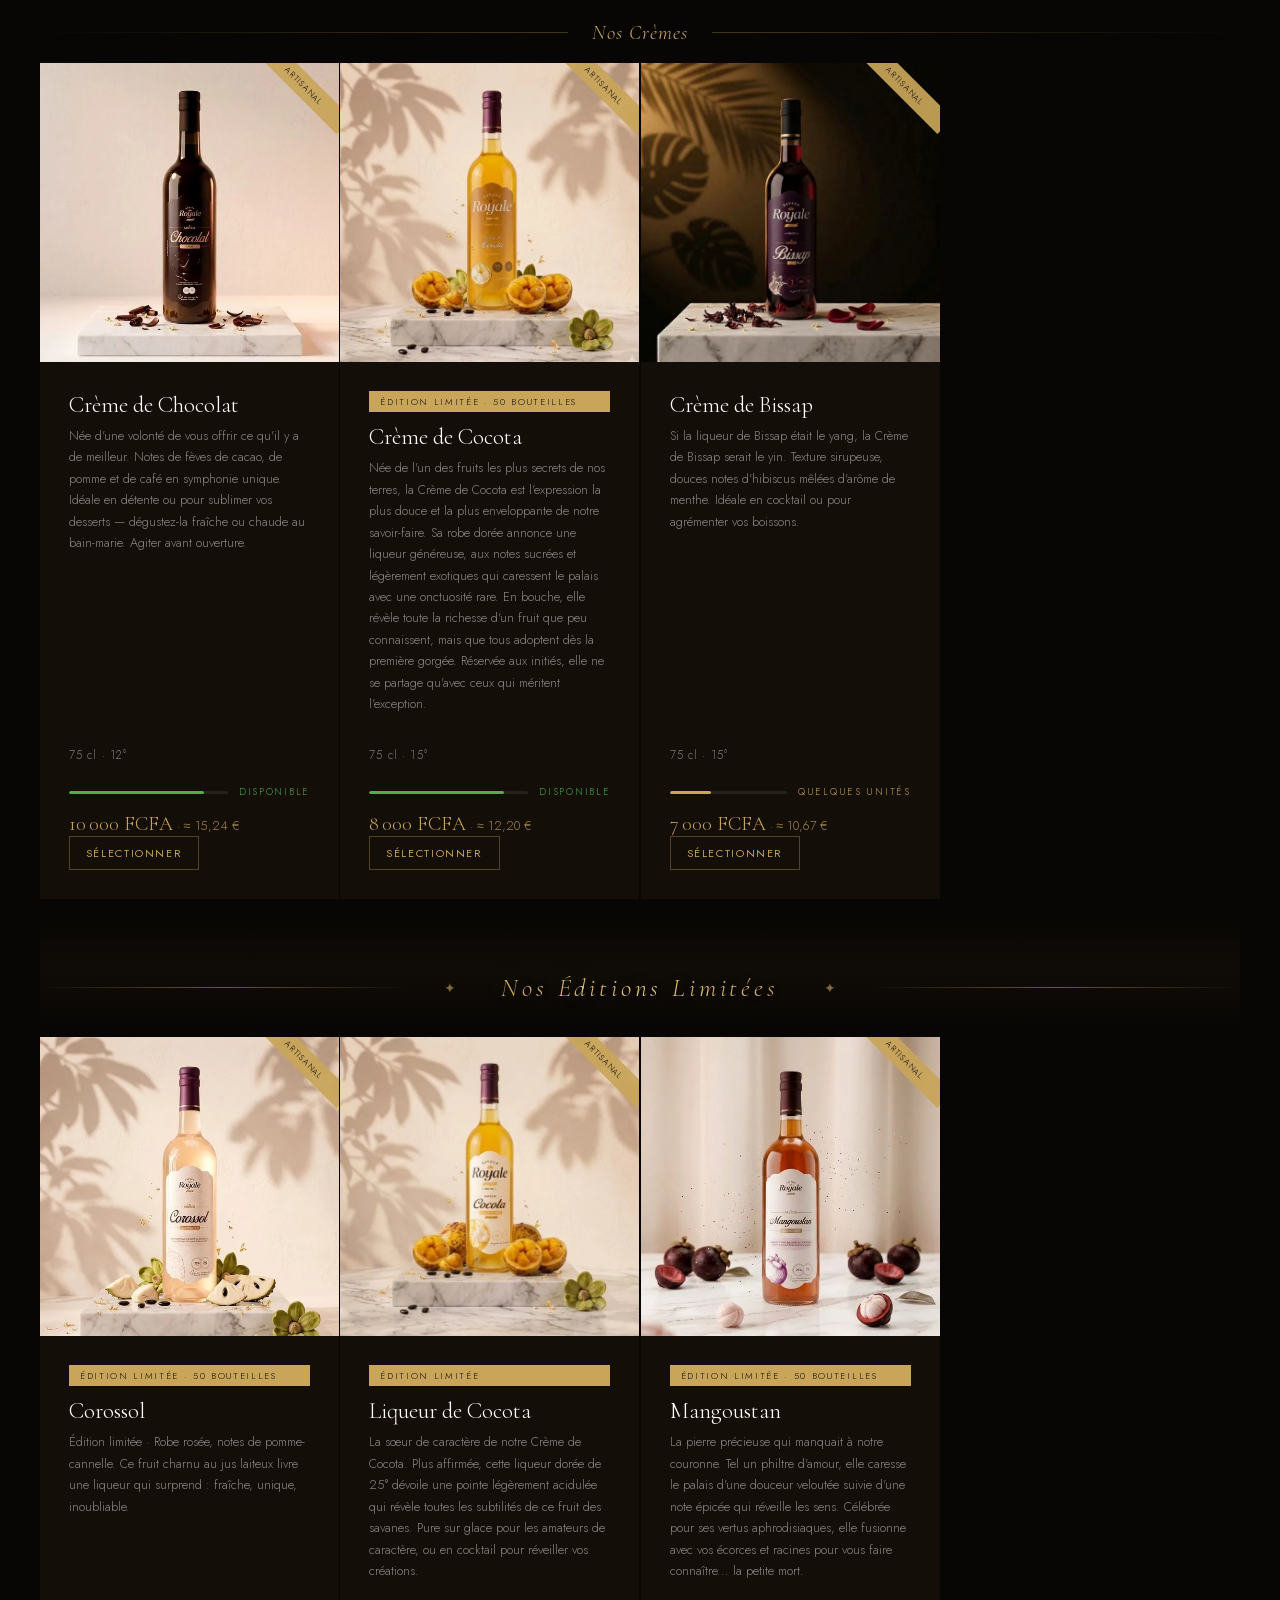
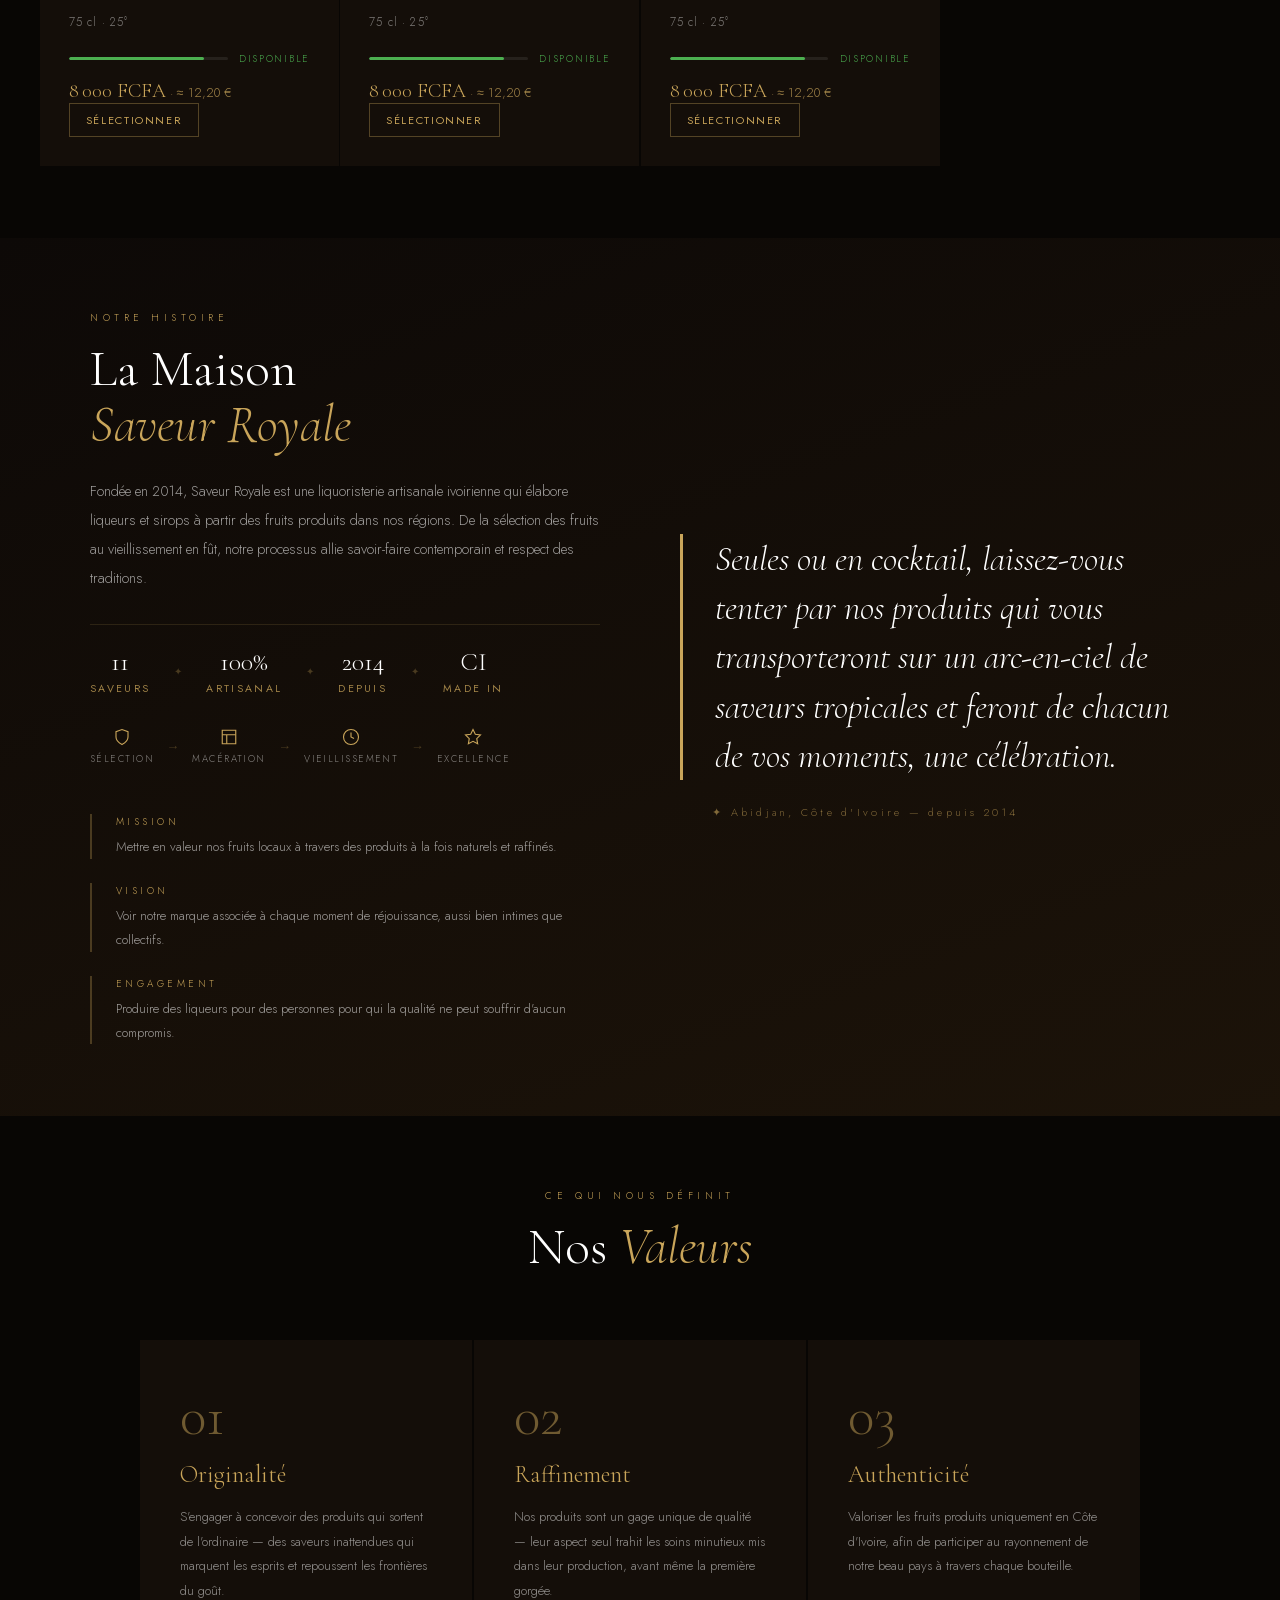
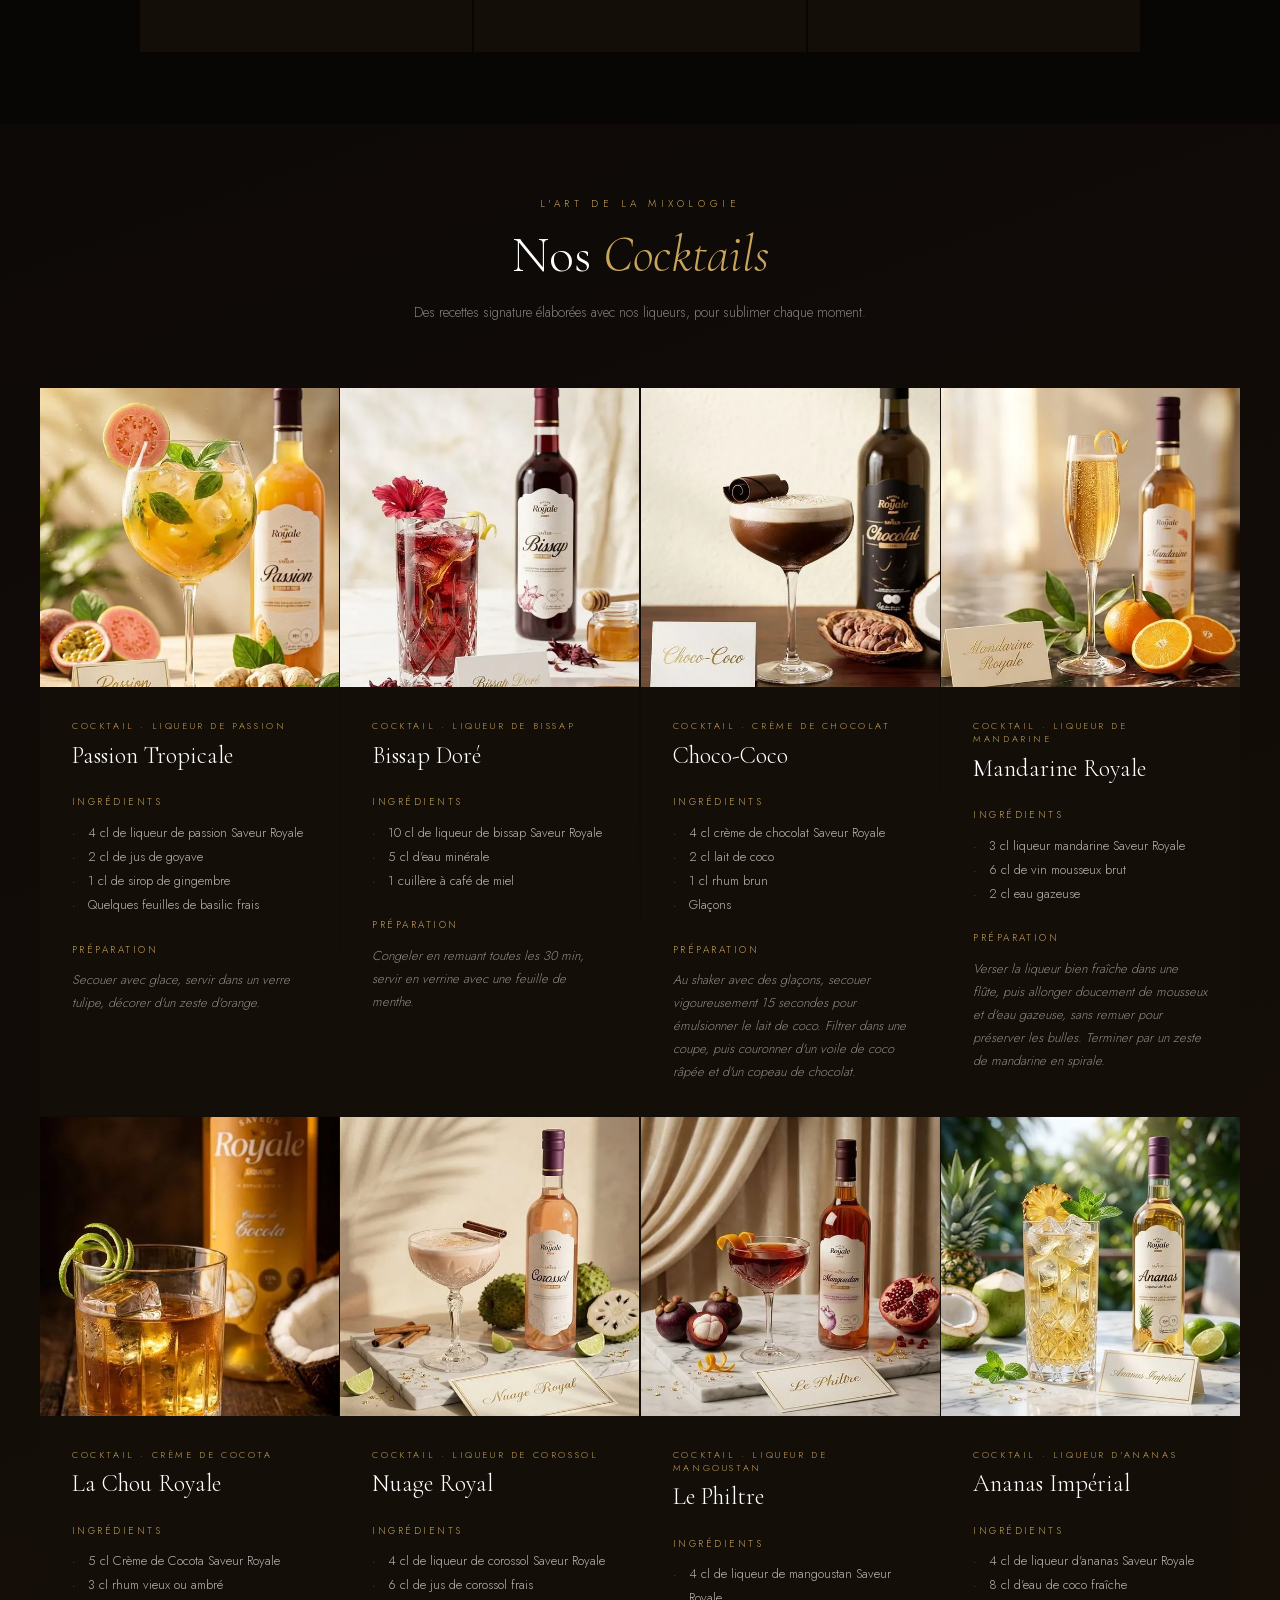
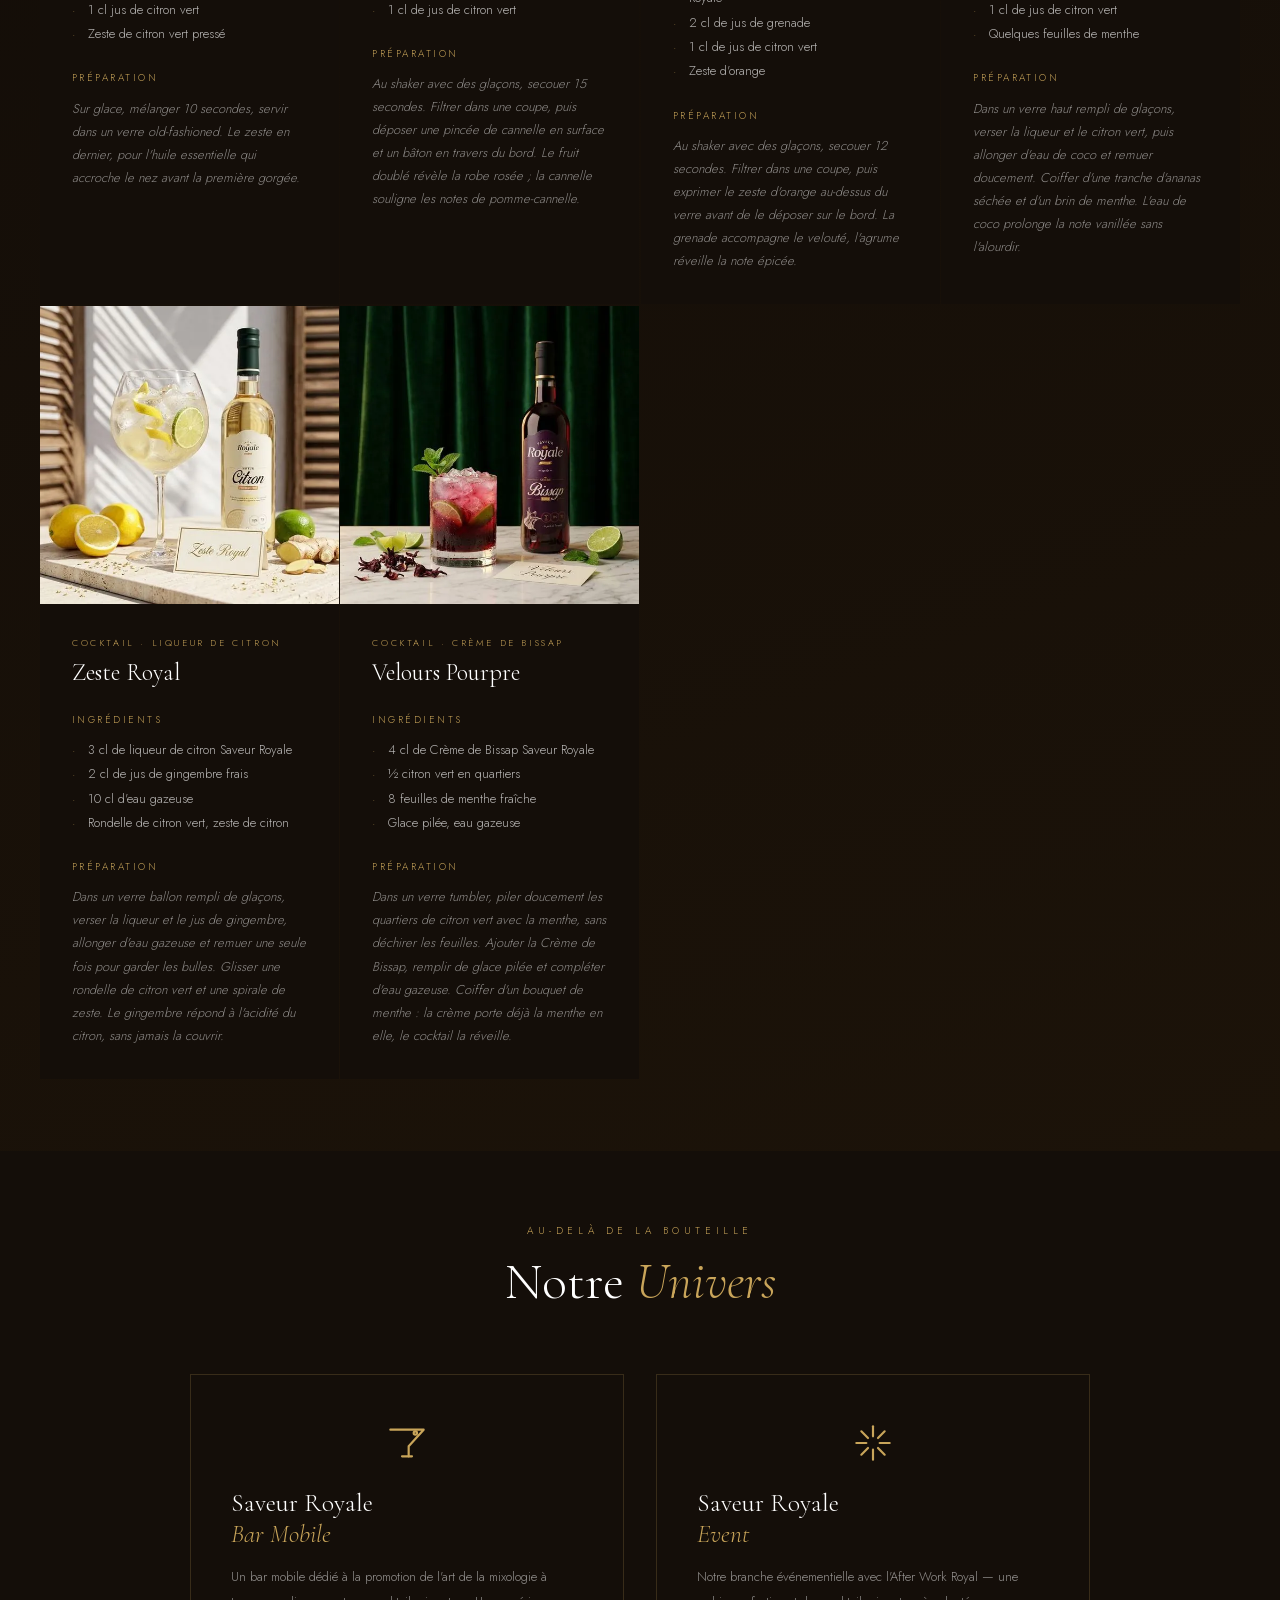
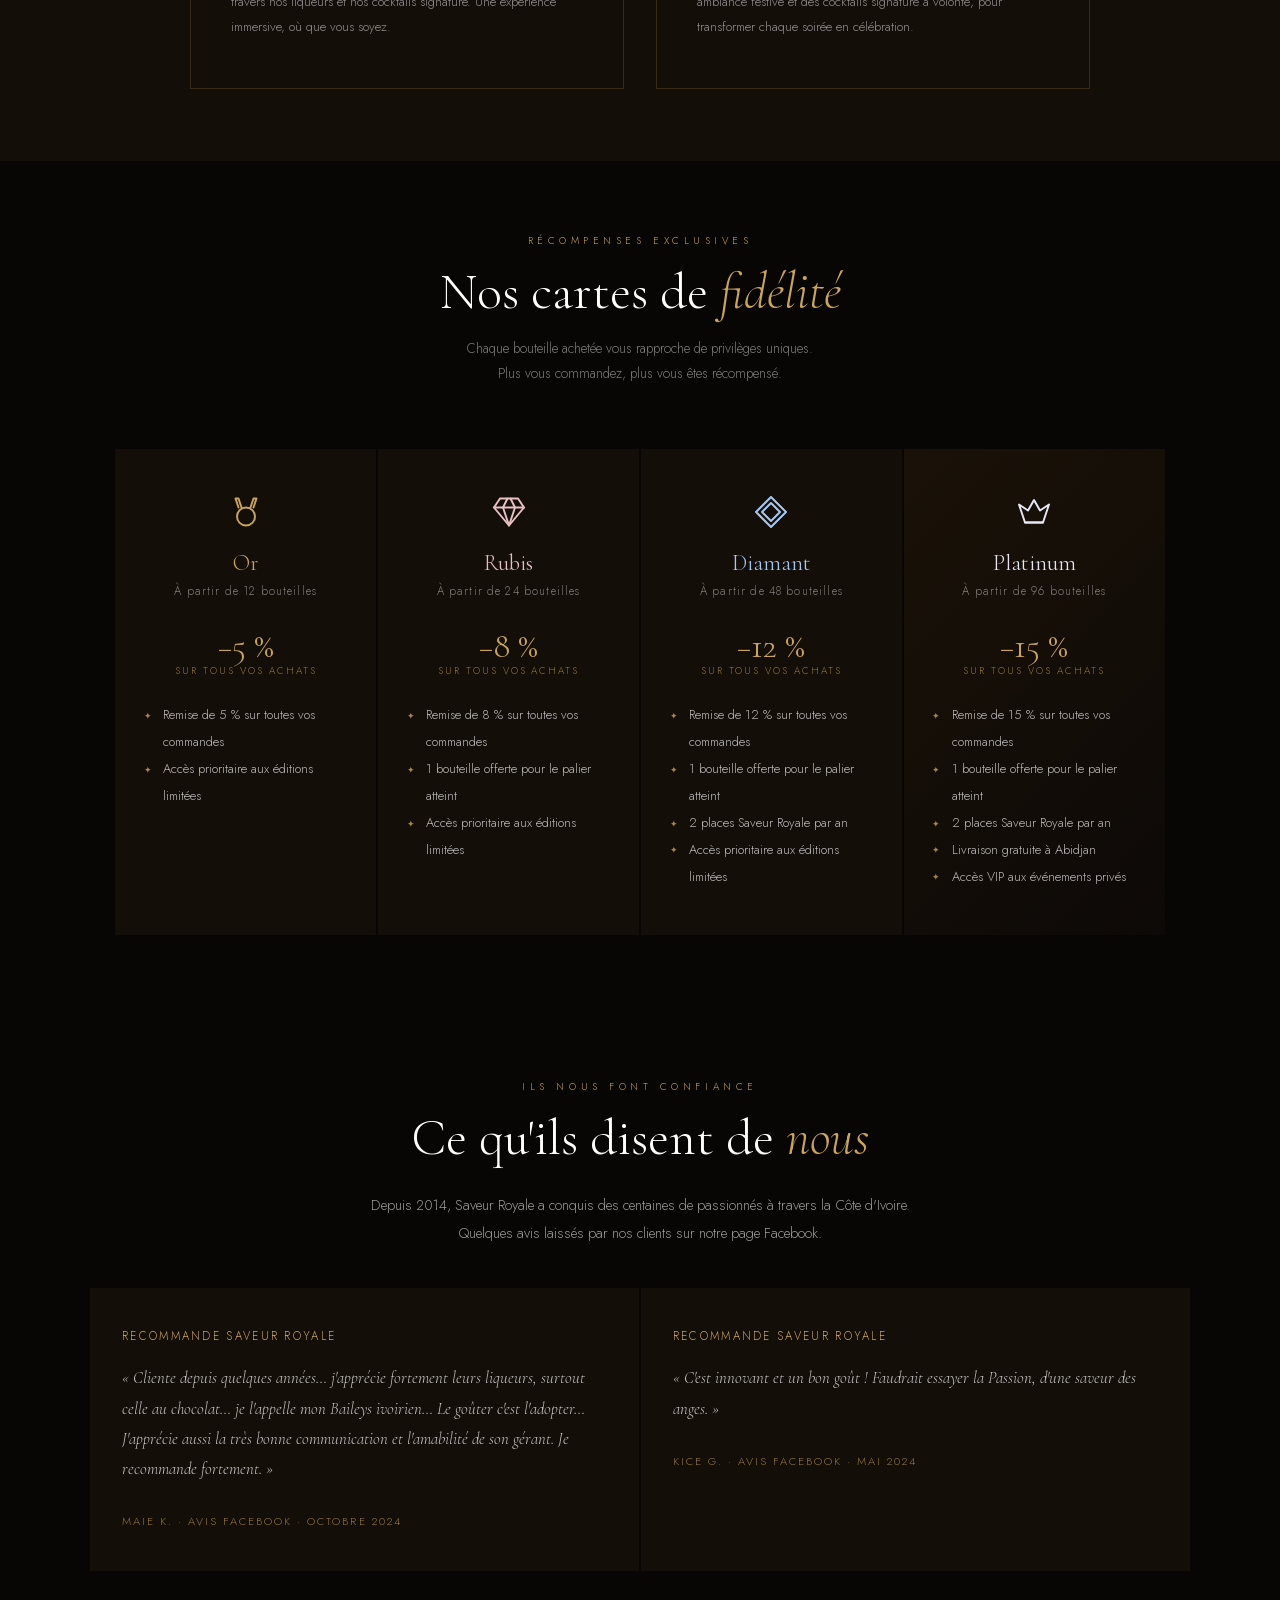
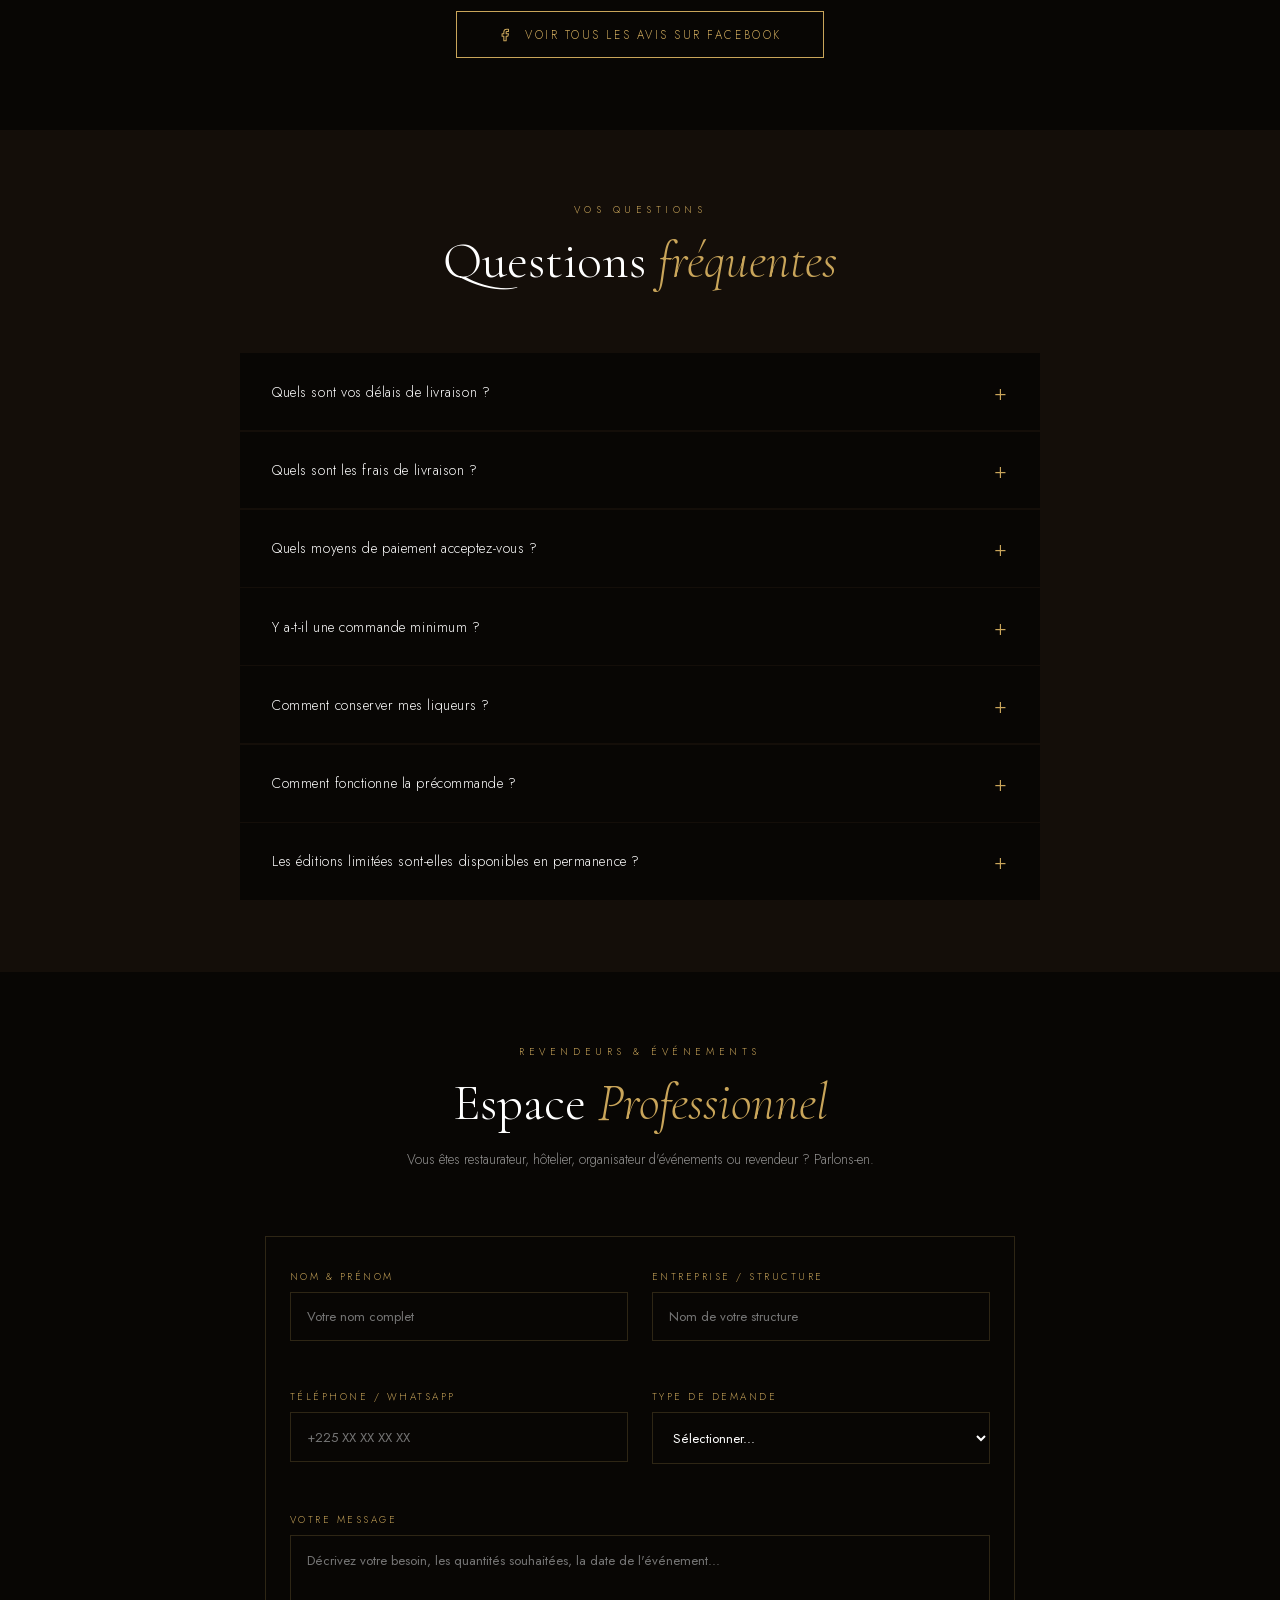
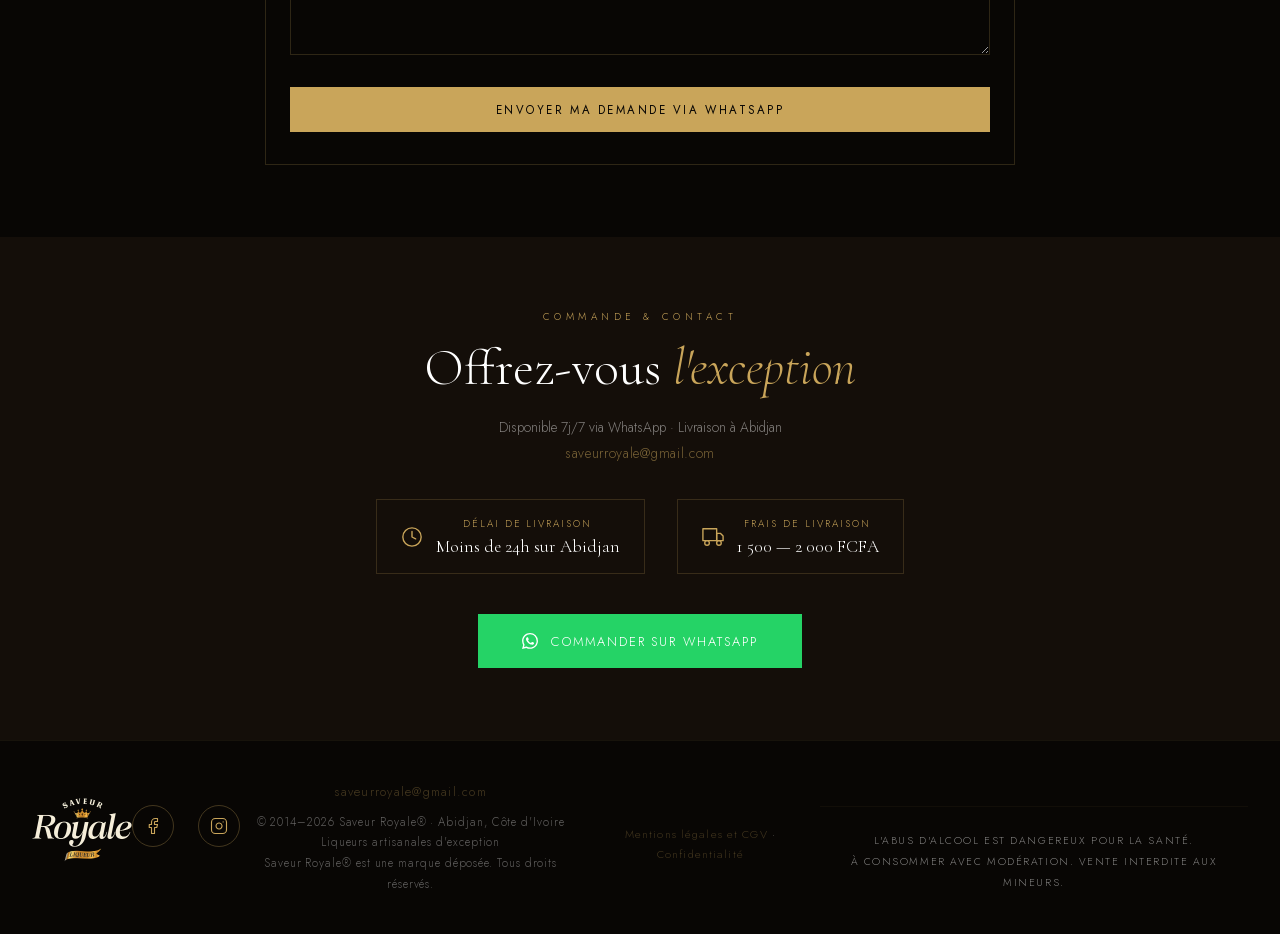
==== commit 601c746b: "Accueil : le quiz en première position (bandeau déplacé, lien « Découvrir directement nos liqueurs »" ====
--- a/index.html
+++ b/index.html
@@ -1132,7 +1132,11 @@
 .cocktails-grid:focus-visible{outline:1px solid var(--or);outline-offset:4px;}
 .prix-euro{font-family:'Jost',sans-serif;font-size:0.62em;opacity:0.75;white-space:nowrap;}
 /* Bandeau d'accès au quiz */
-.quiz-invite{background:var(--espresso);text-align:center;padding:4.5rem 1.5rem;border-top:1px solid rgba(201,165,90,0.2);border-bottom:1px solid rgba(201,165,90,0.2);}
+.quiz-invite{background:var(--espresso);text-align:center;padding:calc(88px + 4rem) 1.5rem 4.5rem;min-height:72vh;display:flex;flex-direction:column;align-items:center;justify-content:center;border-bottom:1px solid rgba(201,165,90,0.2);}
+.quiz-invite::before{content:'';display:block;width:64px;height:1px;background:rgba(201,165,90,0.45);margin-bottom:2rem;}
+.quiz-invite-passer{display:inline-block;margin-top:1.4rem;padding:0.6rem 0.2rem;min-height:44px;color:var(--or);font-size:0.68rem;letter-spacing:0.18em;text-transform:uppercase;text-decoration:none;border-bottom:1px solid rgba(201,165,90,0.3);}
+.quiz-invite-passer:hover{border-bottom-color:var(--or);}
+@media(max-width:768px){.quiz-invite{padding:calc(76px + 2.2rem) 1.3rem 2.6rem;min-height:auto;}.quiz-invite::before{margin-bottom:1.4rem;}}
 .quiz-invite-texte{max-width:460px;margin:1rem auto 2rem;opacity:0.85;line-height:1.8;}
 /* Bouton WhatsApp flottant */
 .wa-float{position:fixed;right:16px;bottom:20px;z-index:150;width:56px;height:56px;border-radius:50%;background:#25D366;color:#fff;display:flex;align-items:center;justify-content:center;box-shadow:0 4px 14px rgba(0,0,0,0.45);opacity:0;transform:translateY(20px);pointer-events:none;transition:opacity 0.3s,transform 0.3s;}
@@ -1202,6 +1206,15 @@
   <a href="/quiz/">Découvrir mon royaume</a>
 </div>
 
+<!-- QUIZ -->
+<section class="quiz-invite" aria-labelledby="quiz-invite-titre">
+  <span class="section-label">Le quiz Saveur Royale</span>
+  <h2 id="quiz-invite-titre" class="section-title">Quel est votre <em>royaume</em>&nbsp;?</h2>
+  <p class="quiz-invite-texte">Sept questions pour découvrir l'univers de saveurs et la liqueur qui vous correspondent.</p>
+  <a href="/quiz/" class="btn-outline">Explorer mon royaume</a>
+  <a href="#produits" class="quiz-invite-passer" onclick="goTo('produits');return false;">Découvrir directement nos liqueurs</a>
+</section>
+
 <section class="hero">
   <h1 class="hero-h1"><img data-logo alt="" class="hero-logo"><span class="sr-only">Saveur Royale — liqueurs et crèmes artisanales de Côte d'Ivoire</span></h1>
   <span class="hero-eyebrow">Côte d'Ivoire<br>Liquoristerie artisanale</span>
@@ -1221,14 +1234,6 @@
   <div class="products-grid" id="products-grid"></div>
 </section>
 
-
-<!-- QUIZ -->
-<section class="quiz-invite" aria-labelledby="quiz-invite-titre">
-  <span class="section-label">Le quiz Saveur Royale</span>
-  <h2 id="quiz-invite-titre" class="section-title">Quel est votre <em>royaume</em>&nbsp;?</h2>
-  <p class="quiz-invite-texte">Sept questions pour découvrir l'univers de saveurs et la liqueur qui vous correspondent.</p>
-  <a href="/quiz/" class="btn-outline">Explorer mon royaume</a>
-</section>
 
 <!-- À PROPOS -->
 <section id="maison">
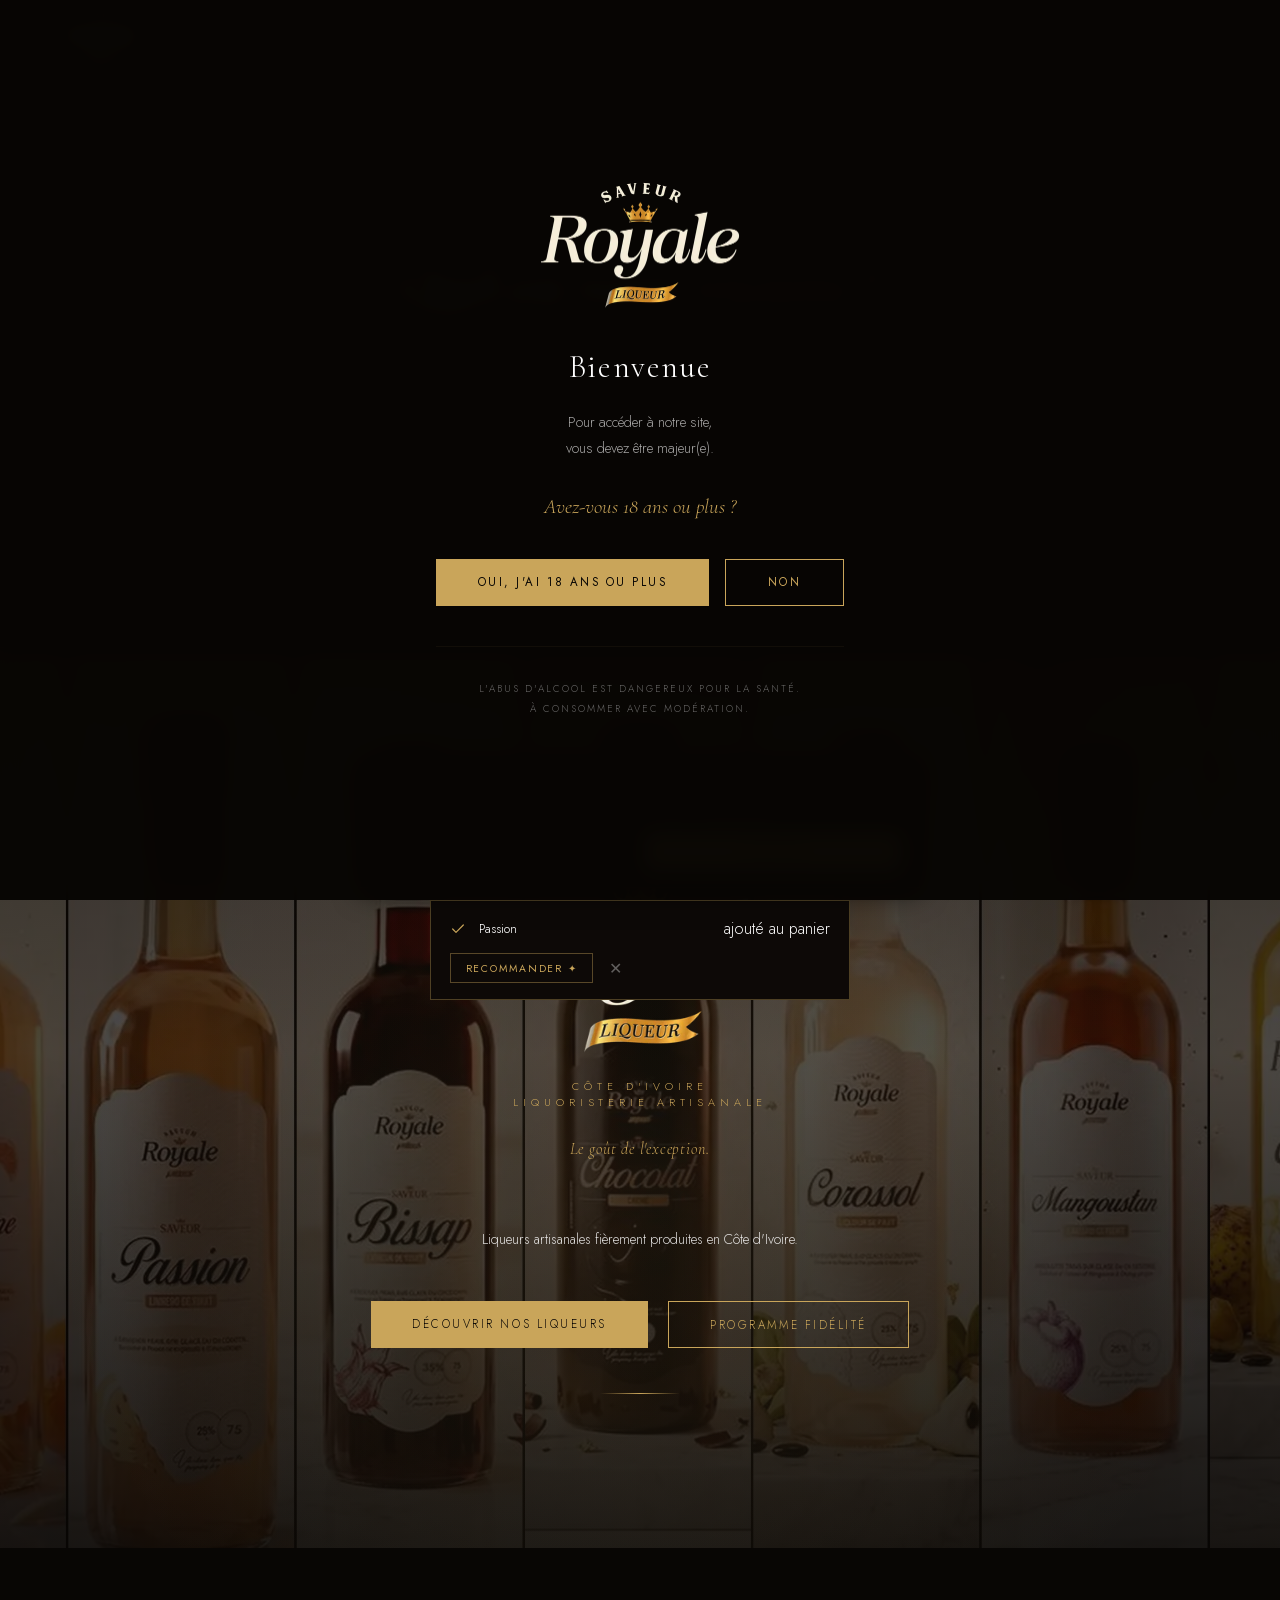
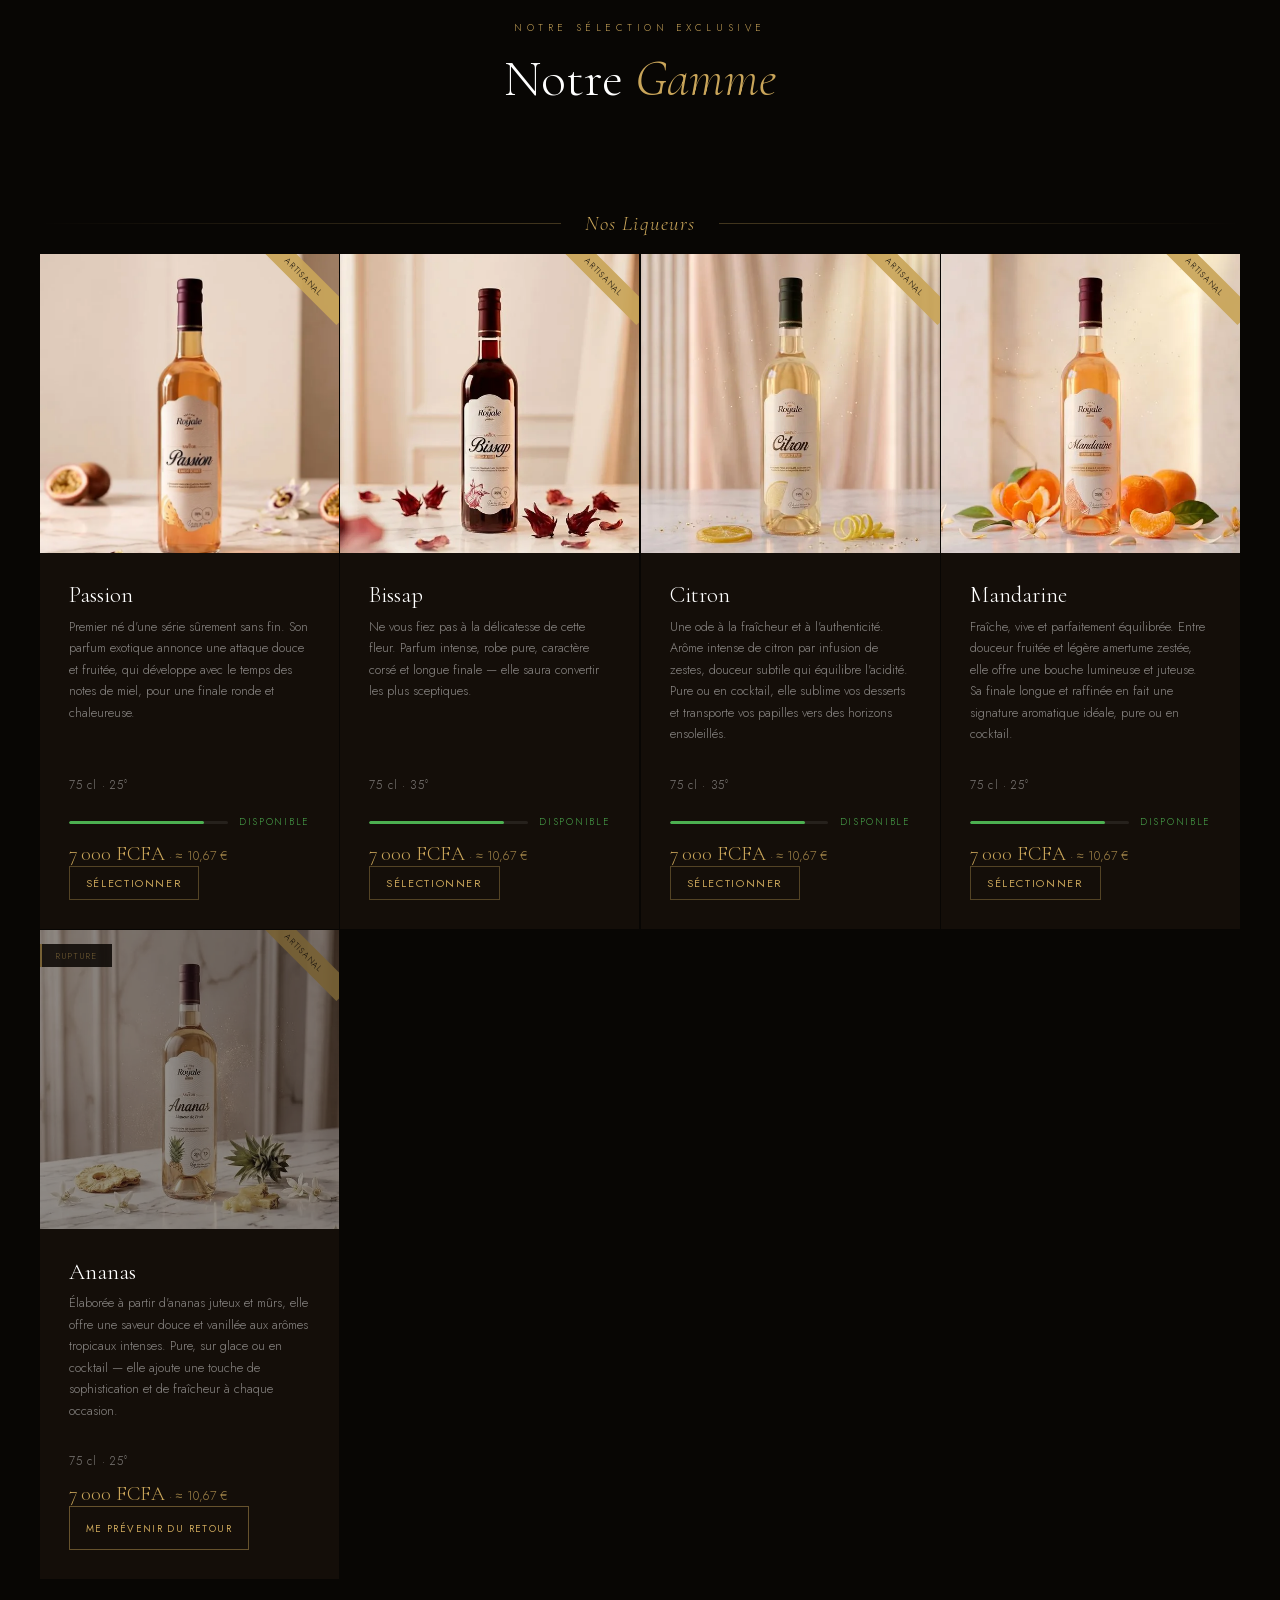
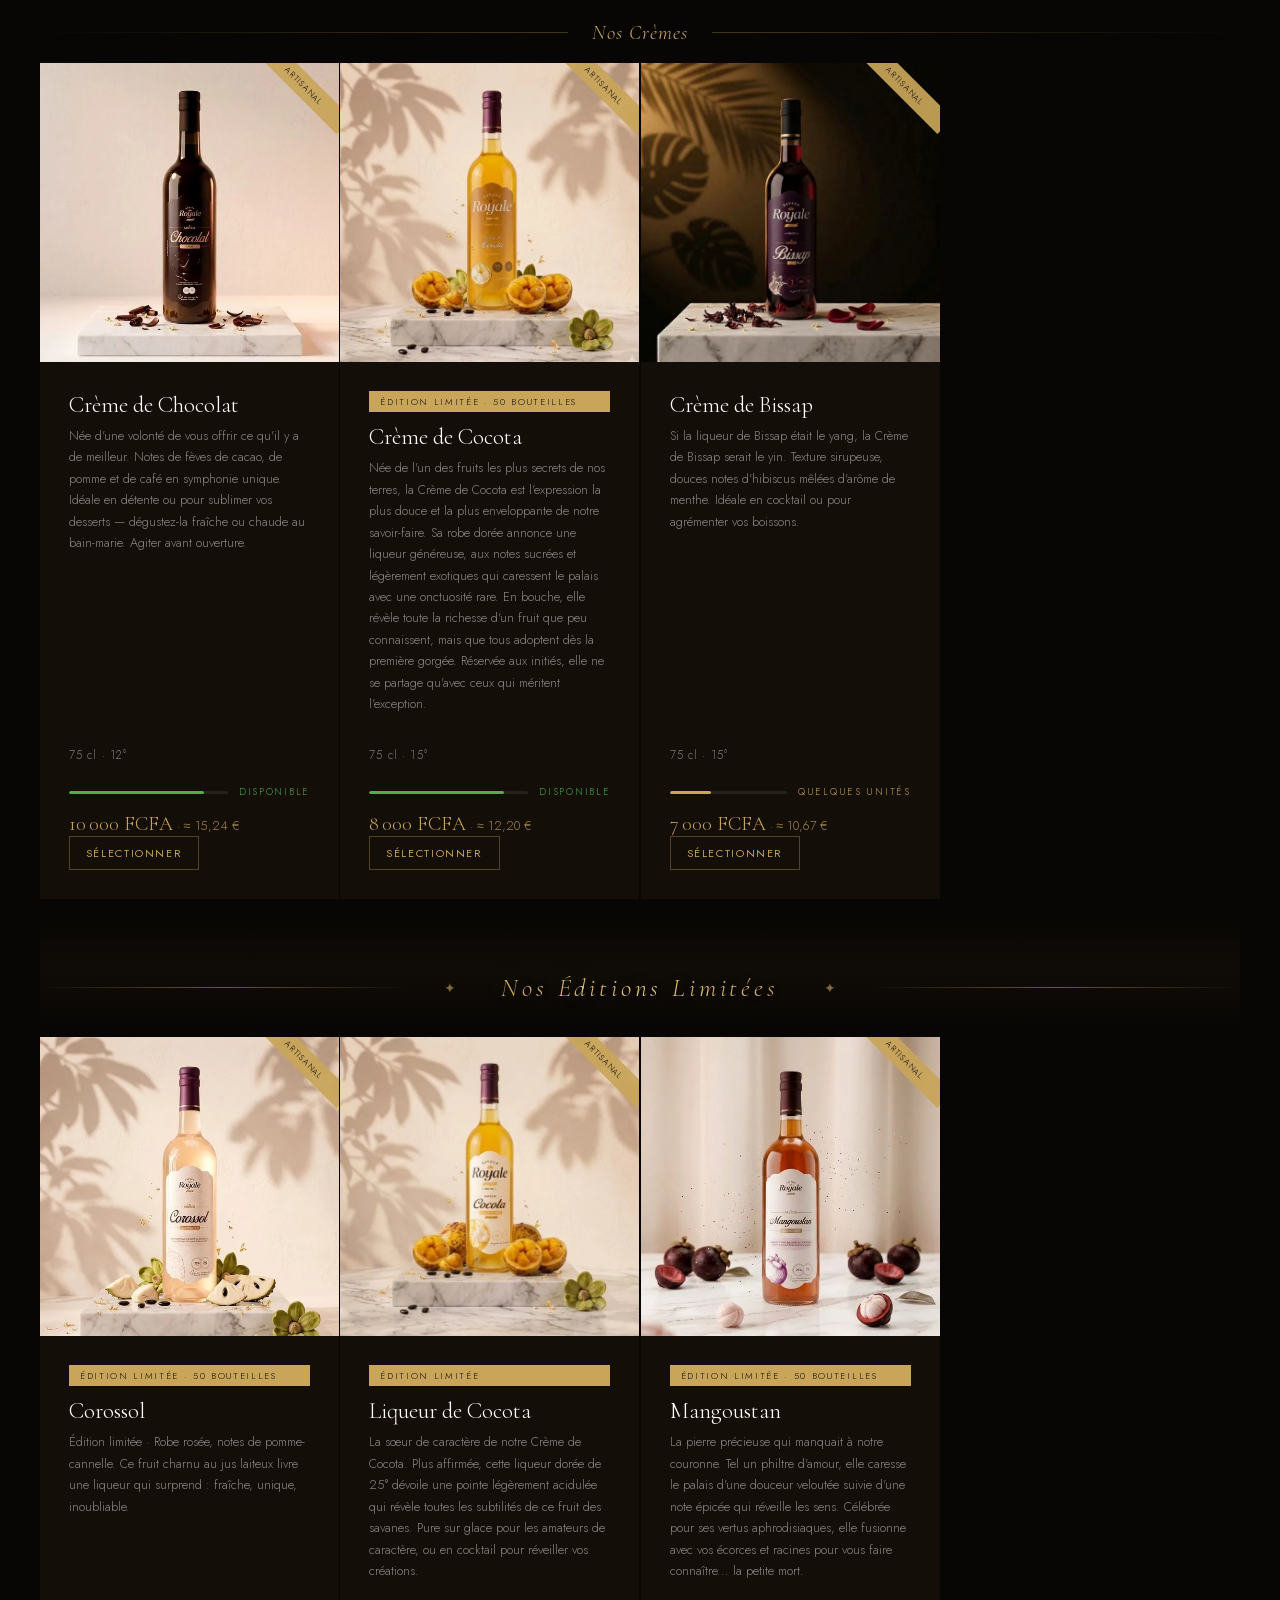
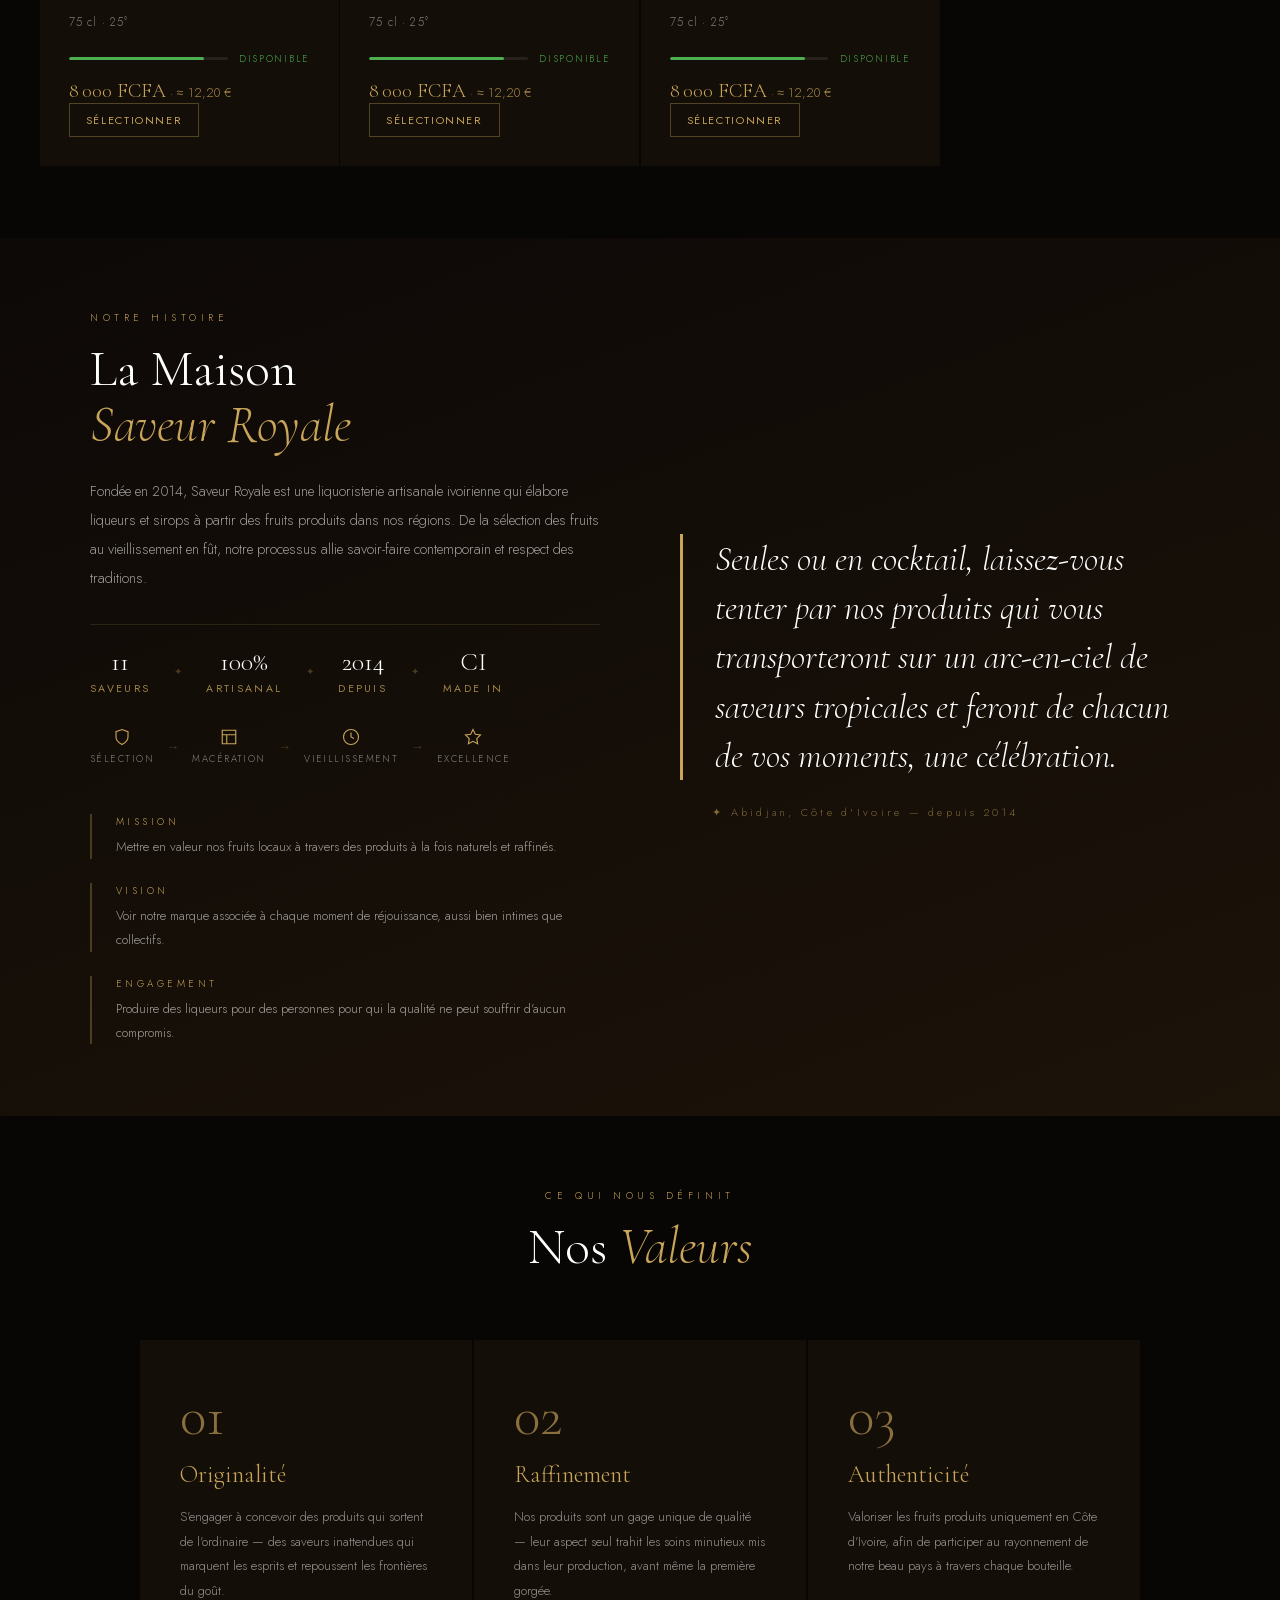
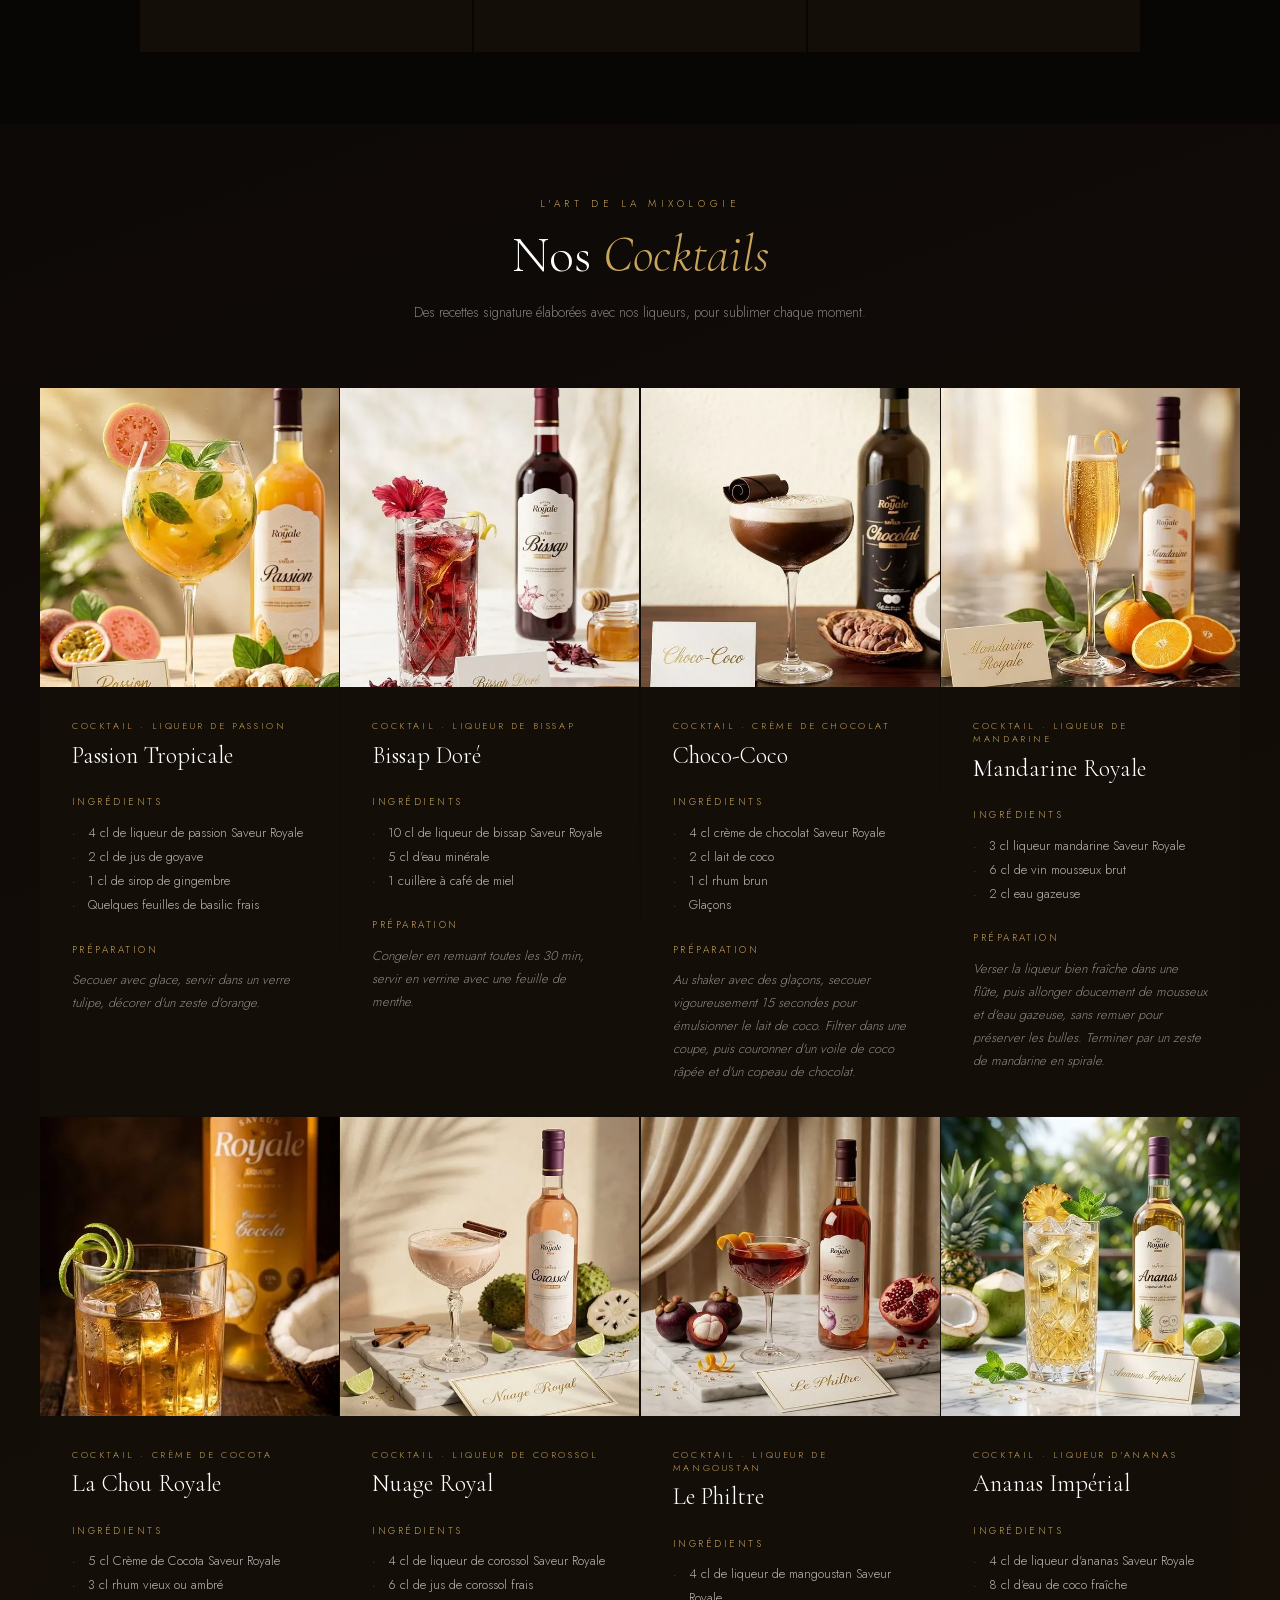
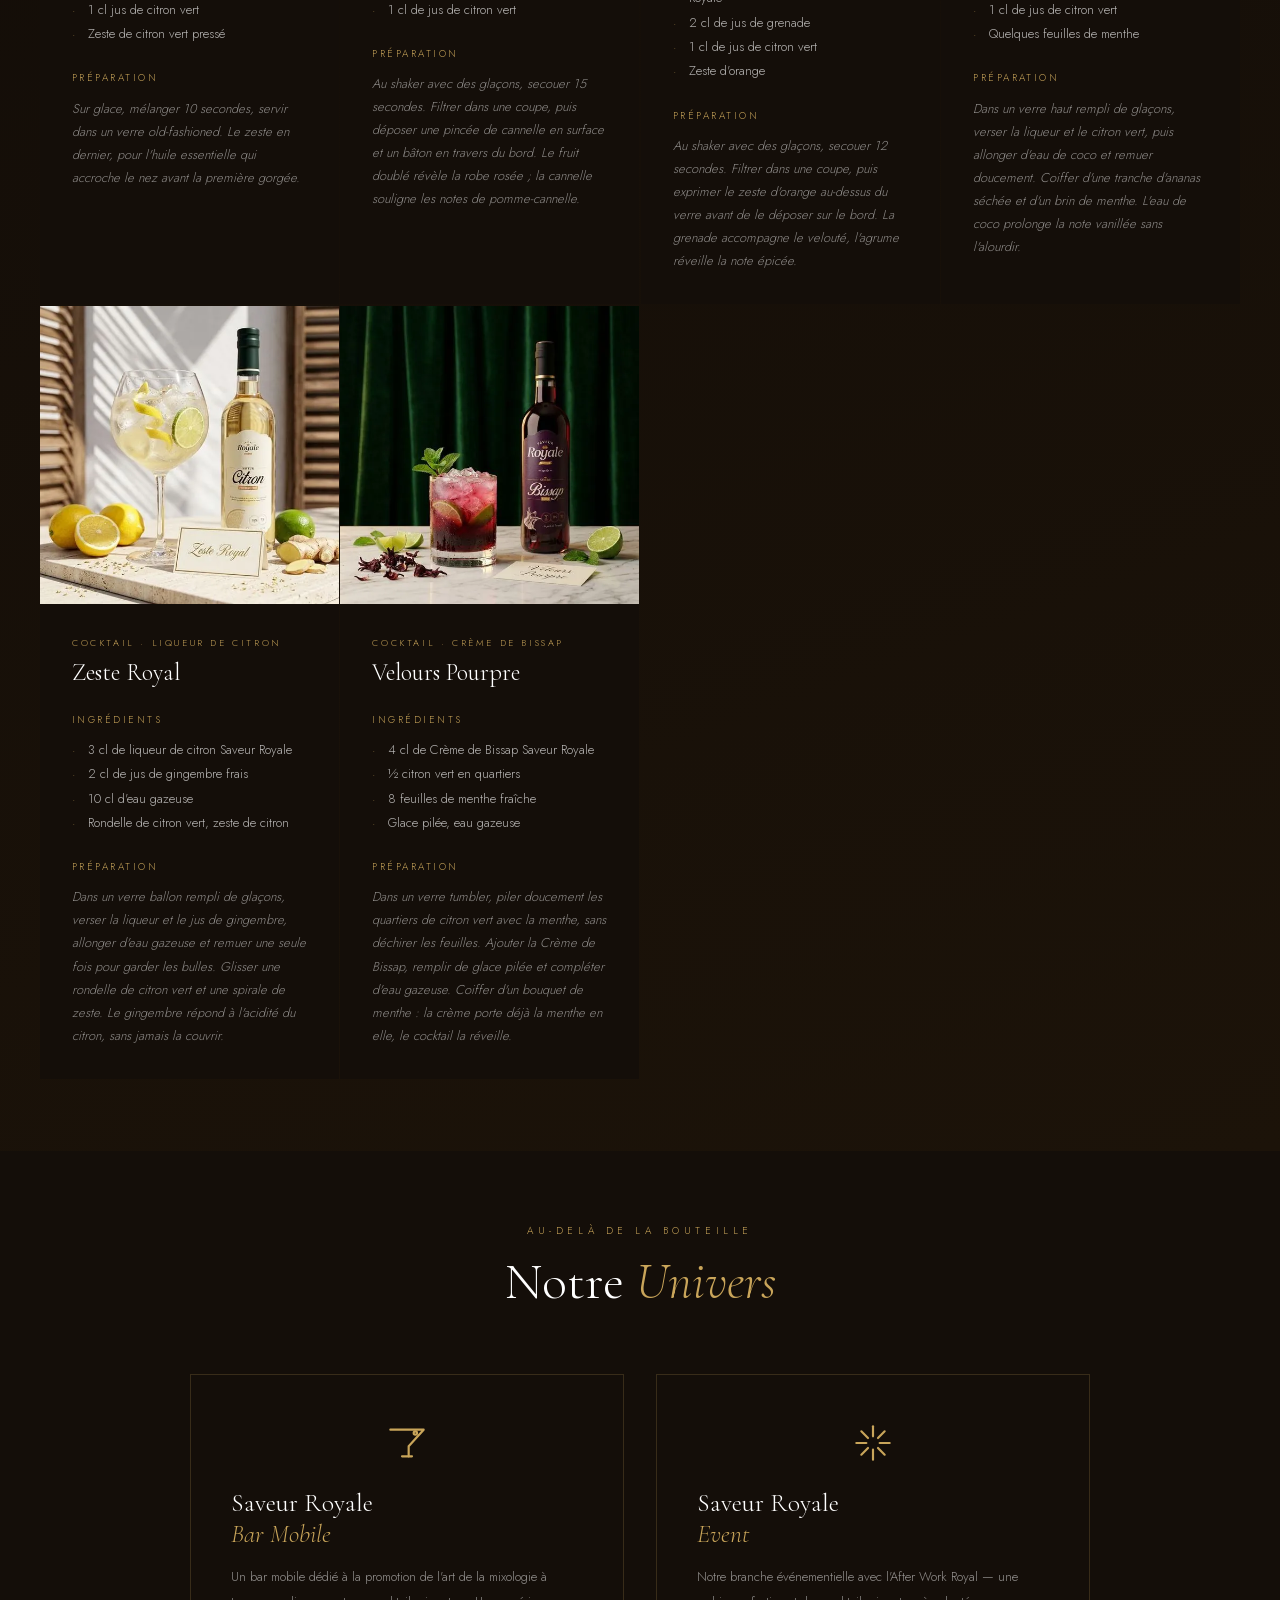
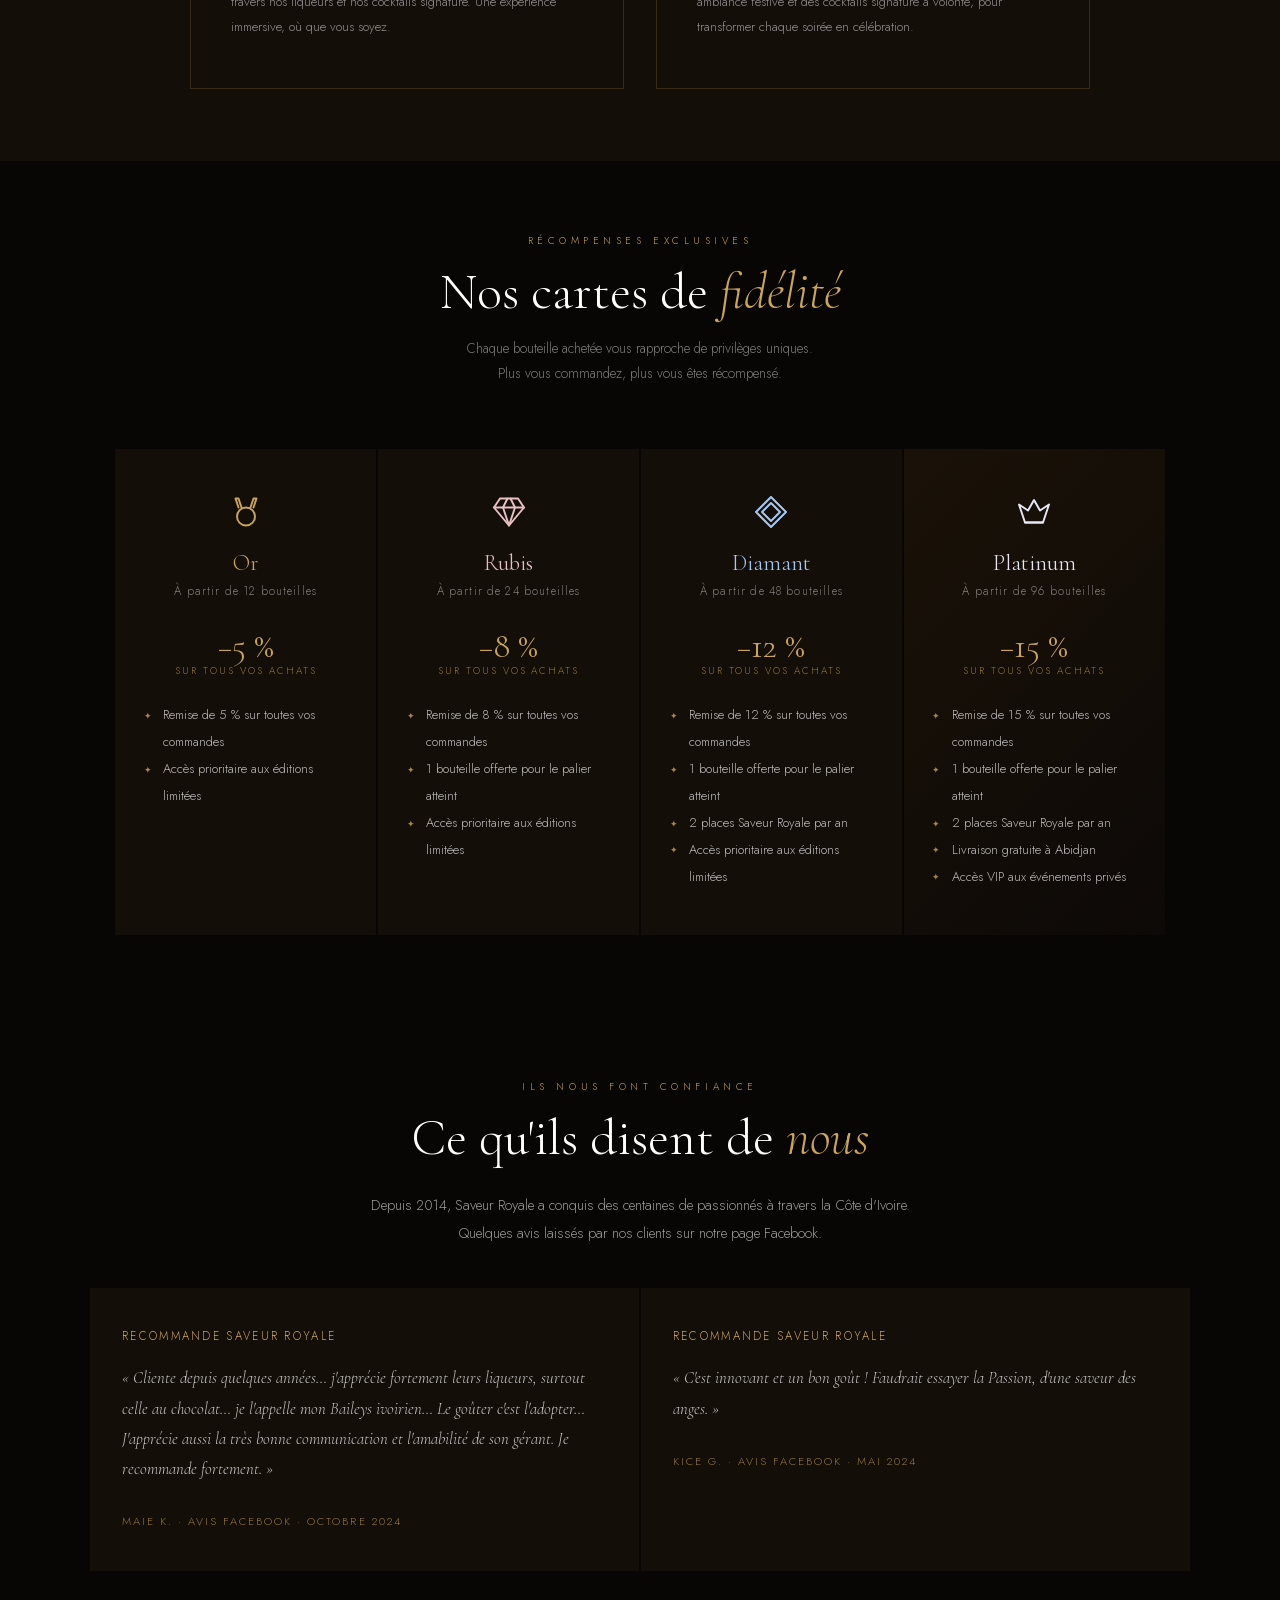
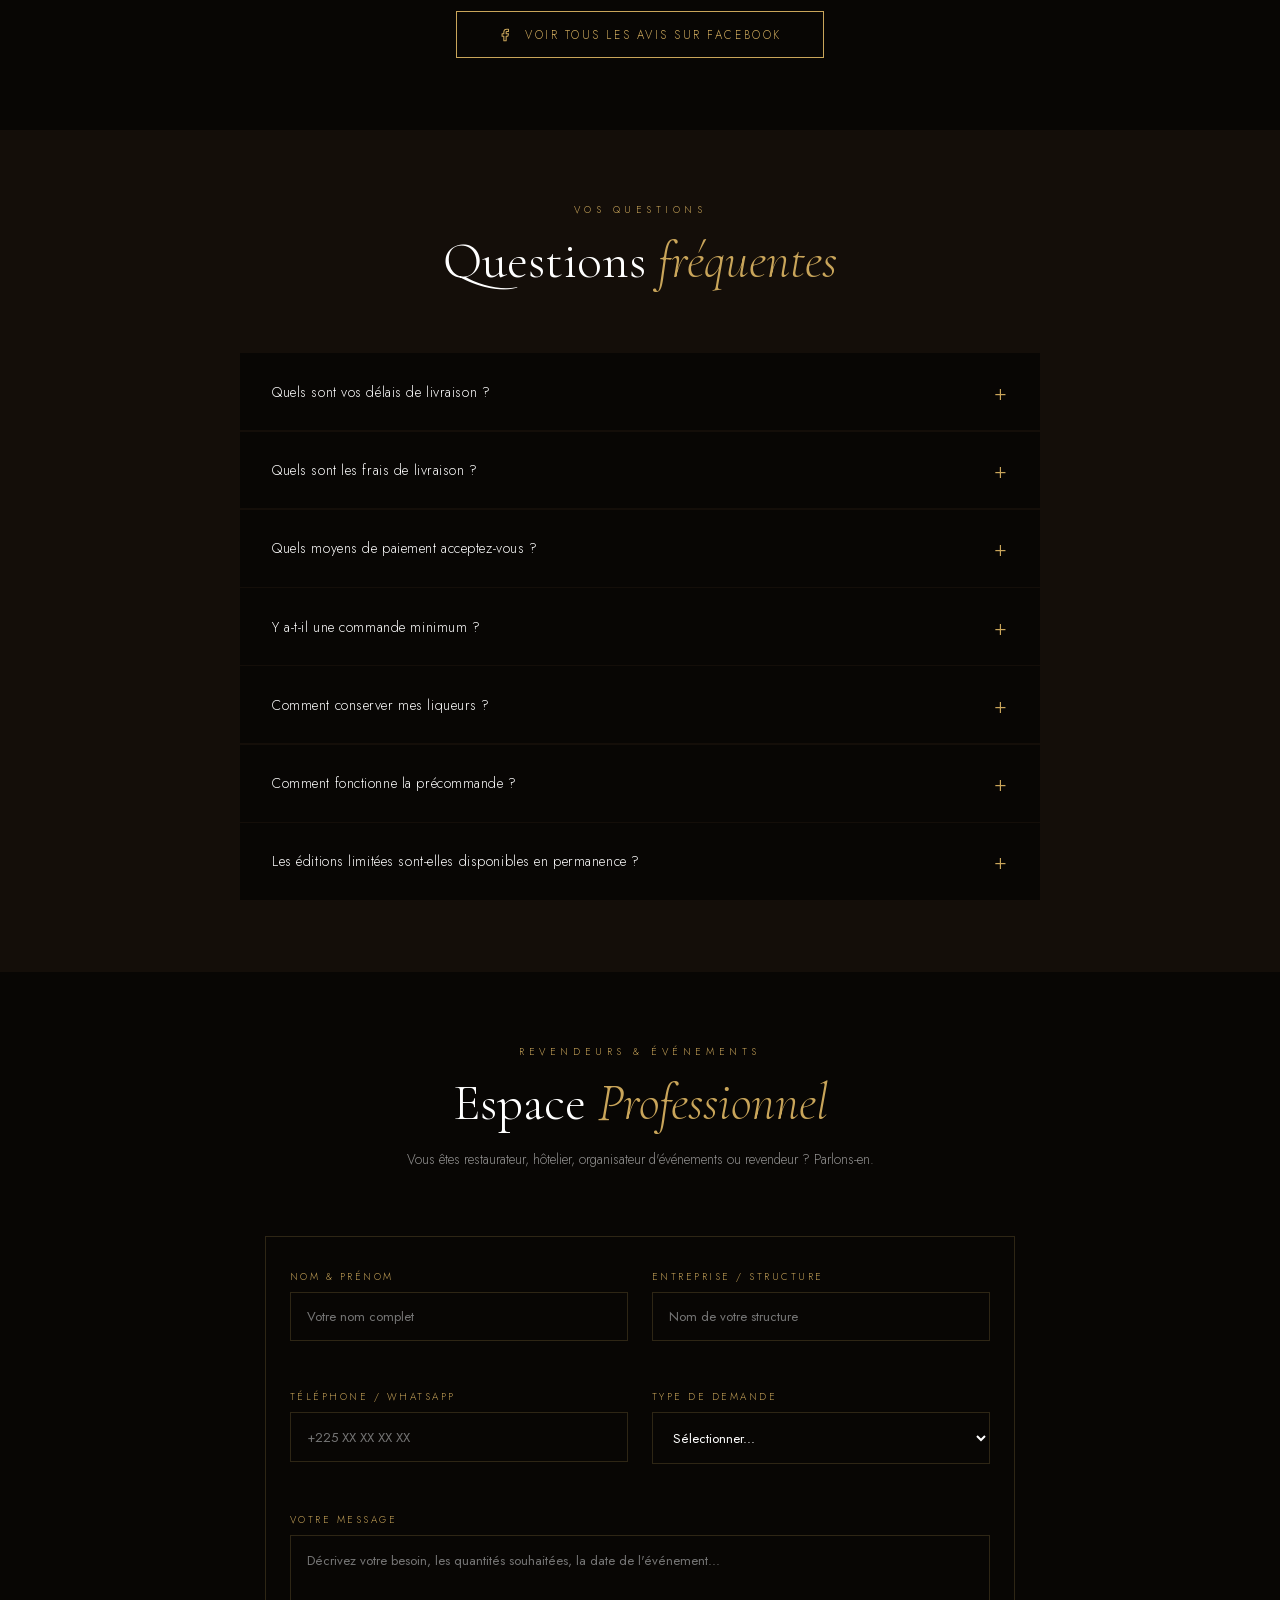
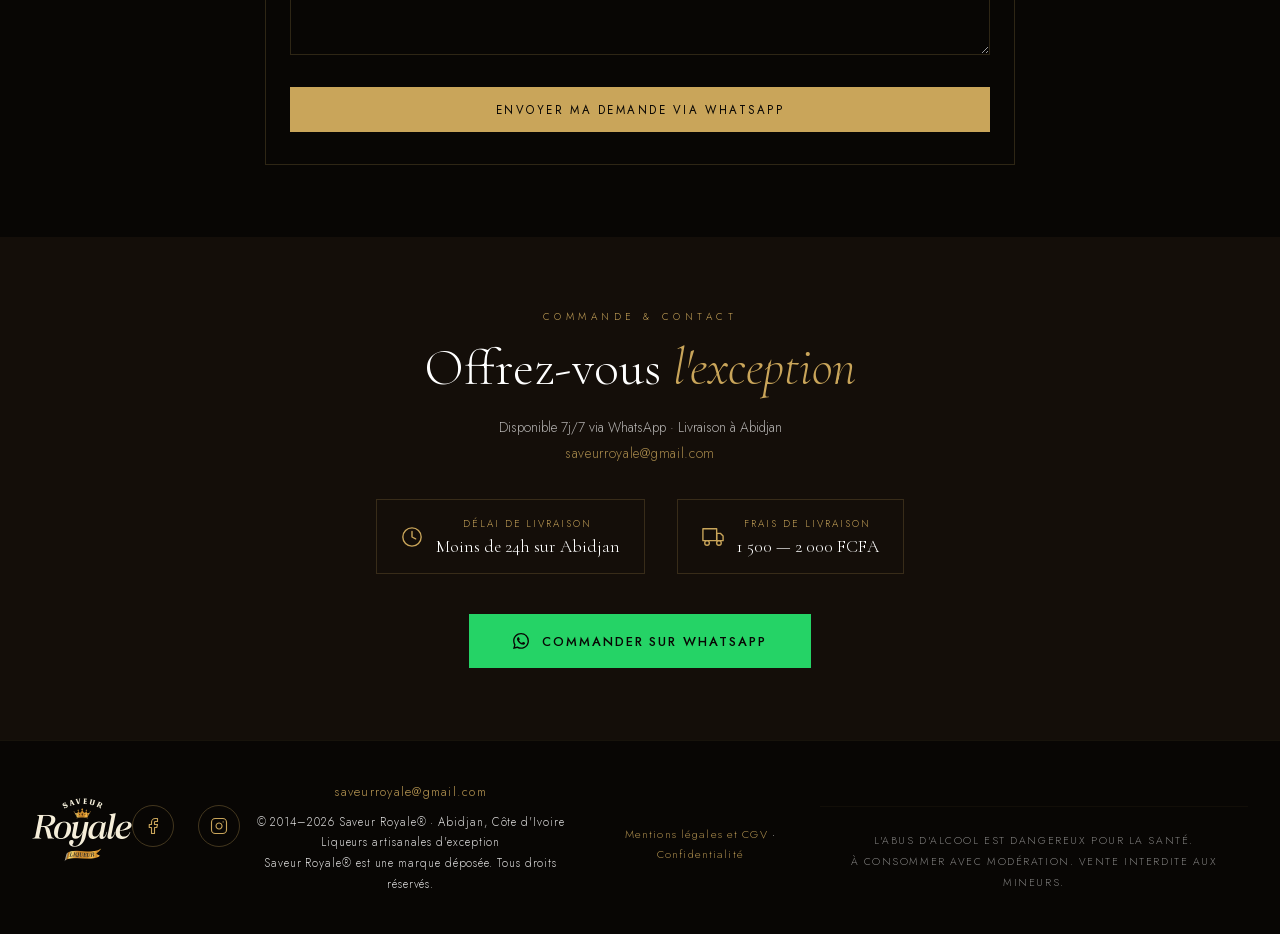
==== commit e0e25e56: "Accueil : contrastes lisibles (chiffres des valeurs, contact, bouton WhatsApp, bas de page) Co-Autho" ====
--- a/index.html
+++ b/index.html
@@ -298,7 +298,7 @@
 .tier-perks li{padding-left:1.2rem;position:relative;}.tier-perks li::before{content:'✦';color:var(--or);font-size:0.55rem;position:absolute;left:0;top:0.3rem;}
 #contact{background:var(--espresso);text-align:center;}
 .contact-inner{max-width:600px;margin:0 auto;}
-.contact-inner p{margin-top:1.2rem;opacity:0.55;font-size:0.85rem;line-height:1.9;}
+.contact-inner p{margin-top:1.2rem;opacity:0.8;font-size:0.85rem;line-height:1.9;}
 
 .livraison-info{display:flex;gap:2rem;justify-content:center;flex-wrap:wrap;margin-top:2rem;}
 .livraison-item{display:flex;align-items:center;gap:0.8rem;border:1px solid rgba(201,165,90,0.2);padding:1rem 1.5rem;transition:border-color 0.3s;}
@@ -306,7 +306,7 @@
 .livraison-icon{font-size:1.4rem;}
 .livraison-label{display:block;font-size:0.62rem;letter-spacing:0.2em;text-transform:uppercase;color:var(--or);margin-bottom:0.3rem;}
 .livraison-val{display:block;font-family:'Cormorant Garamond',serif;font-size:1.1rem;color:var(--creme);}
-.whatsapp-btn{display:inline-flex;align-items:center;gap:0.8rem;background:#25D366;color:white;padding:1.1rem 2.8rem;margin-top:2.5rem;font-family:'Jost',sans-serif;font-size:0.8rem;letter-spacing:0.15em;text-decoration:none;transition:all 0.3s;text-transform:uppercase;}
+.whatsapp-btn{display:inline-flex;align-items:center;gap:0.8rem;background:#25D366;color:var(--noir);font-weight:500;padding:1.1rem 2.8rem;margin-top:2.5rem;font-family:'Jost',sans-serif;font-size:0.8rem;letter-spacing:0.15em;text-decoration:none;transition:all 0.3s;text-transform:uppercase;}
 .whatsapp-btn:hover{background:#128C7E;transform:translateY(-2px);}
 
 .social-links{display:flex;justify-content:center;gap:1.5rem;margin-bottom:1.5rem;}
@@ -316,7 +316,7 @@
 footer{background:var(--noir);text-align:center;padding:2.5rem 2rem;border-top:1px solid rgba(201,165,90,0.08);}
 .footer-logo{height:64px;width:auto;margin-bottom:1rem;}
 .mention-legale{margin-top:1.5rem;padding-top:1.5rem;border-top:1px solid rgba(201,165,90,0.1);font-size:0.65rem !important;letter-spacing:0.15em;text-transform:uppercase;opacity:0.5 !important;line-height:2 !important;}
-footer p{font-size:0.72rem;opacity:0.35;letter-spacing:0.08em;line-height:1.8;}
+footer p{font-size:0.72rem;opacity:0.85;letter-spacing:0.08em;line-height:1.8;}
 .cart-overlay{position:fixed;inset:0;background:rgba(0,0,0,0.75);z-index:200;opacity:0;pointer-events:none;transition:opacity 0.3s;}
 .cart-overlay.open{opacity:1;pointer-events:all;}
 .cart-panel{position:fixed;top:0;right:0;bottom:0;width:390px;background:#0D0907;z-index:201;transform:translateX(100%);transition:transform 0.4s cubic-bezier(.4,0,.2,1);display:flex;flex-direction:column;border-left:1px solid rgba(201,165,90,0.2);}
@@ -364,7 +364,7 @@
 .valeur-card:hover{transform:translateY(-5px);}
 .valeur-card::after{content:'';position:absolute;bottom:0;left:0;right:0;height:2px;background:linear-gradient(90deg,transparent,var(--or),transparent);transform:scaleX(0);transition:transform 0.4s;}
 .valeur-card:hover::after{transform:scaleX(1);}
-.valeur-num{font-family:'Cormorant Garamond',serif;font-size:3.5rem;color:rgba(201,165,90,0.5);font-weight:300;line-height:1;margin-bottom:1rem;}
+.valeur-num{font-family:'Cormorant Garamond',serif;font-size:3.5rem;color:rgba(201,165,90,0.65);font-weight:300;line-height:1;margin-bottom:1rem;}
 .valeur-name{font-family:'Cormorant Garamond',serif;font-size:1.5rem;color:var(--or);margin-bottom:1rem;}
 .valeur-desc{font-size:0.82rem;line-height:1.9;opacity:0.6;}
 
@@ -1141,7 +1141,7 @@
 /* Bouton WhatsApp flottant */
 .wa-float{position:fixed;right:16px;bottom:20px;z-index:150;width:56px;height:56px;border-radius:50%;background:#25D366;color:#fff;display:flex;align-items:center;justify-content:center;box-shadow:0 4px 14px rgba(0,0,0,0.45);opacity:0;transform:translateY(20px);pointer-events:none;transition:opacity 0.3s,transform 0.3s;}
 .wa-float.visible{opacity:1;transform:none;pointer-events:auto;}
-.footer-links{margin-top:0.8rem;font-size:0.7rem;letter-spacing:0.1em;}.footer-links a{color:rgba(201,165,90,0.85);text-decoration:none;}
+.footer-links{margin-top:0.8rem;font-size:0.7rem;letter-spacing:0.1em;}.footer-links a{color:var(--or);text-decoration:none;}
 /* Téléphones : rien ne dépasse de l'écran (sinon la page entière est dézoomée) */
 @media(max-width:768px){footer{flex-direction:column;}}
 @media(max-width:480px){.products-grid{grid-template-columns:repeat(2,minmax(0,1fr));}.pro-form-row{grid-template-columns:1fr;gap:0;margin-bottom:0;}.univers-grid{grid-template-columns:minmax(0,1fr) !important;}}
@@ -1745,7 +1745,7 @@
       <svg width="20" height="20" viewBox="0 0 24 24" fill="none" stroke="currentColor" stroke-width="1.5" stroke-linecap="round" stroke-linejoin="round"><rect x="2" y="2" width="20" height="20" rx="5" ry="5"/><path d="M16 11.37A4 4 0 1 1 12.63 8 4 4 0 0 1 16 11.37z"/><line x1="17.5" y1="6.5" x2="17.51" y2="6.5"/></svg>
     </a>
   </div>
-  <p><a href="mailto:saveurroyale@gmail.com" style="color:rgba(201,165,90,0.85);text-decoration:none;font-size:0.78rem;letter-spacing:0.1em;display:block;margin-bottom:0.5rem;">saveurroyale@gmail.com</a>
+  <p><a href="mailto:saveurroyale@gmail.com" style="color:var(--or);text-decoration:none;font-size:0.78rem;letter-spacing:0.1em;display:block;margin-bottom:0.5rem;">saveurroyale@gmail.com</a>
   © 2014–2026 Saveur Royale® · Abidjan, Côte d'Ivoire<br>Liqueurs artisanales d'exception<br>Saveur Royale® est une marque déposée. Tous droits réservés.</p>
   <p class="footer-links"><a href="mentions-legales.html">Mentions légales et CGV</a> · <a href="confidentialite.html">Confidentialité</a></p>
   <p class="mention-legale">L'abus d'alcool est dangereux pour la santé.<br>À consommer avec modération. Vente interdite aux mineurs.</p>
